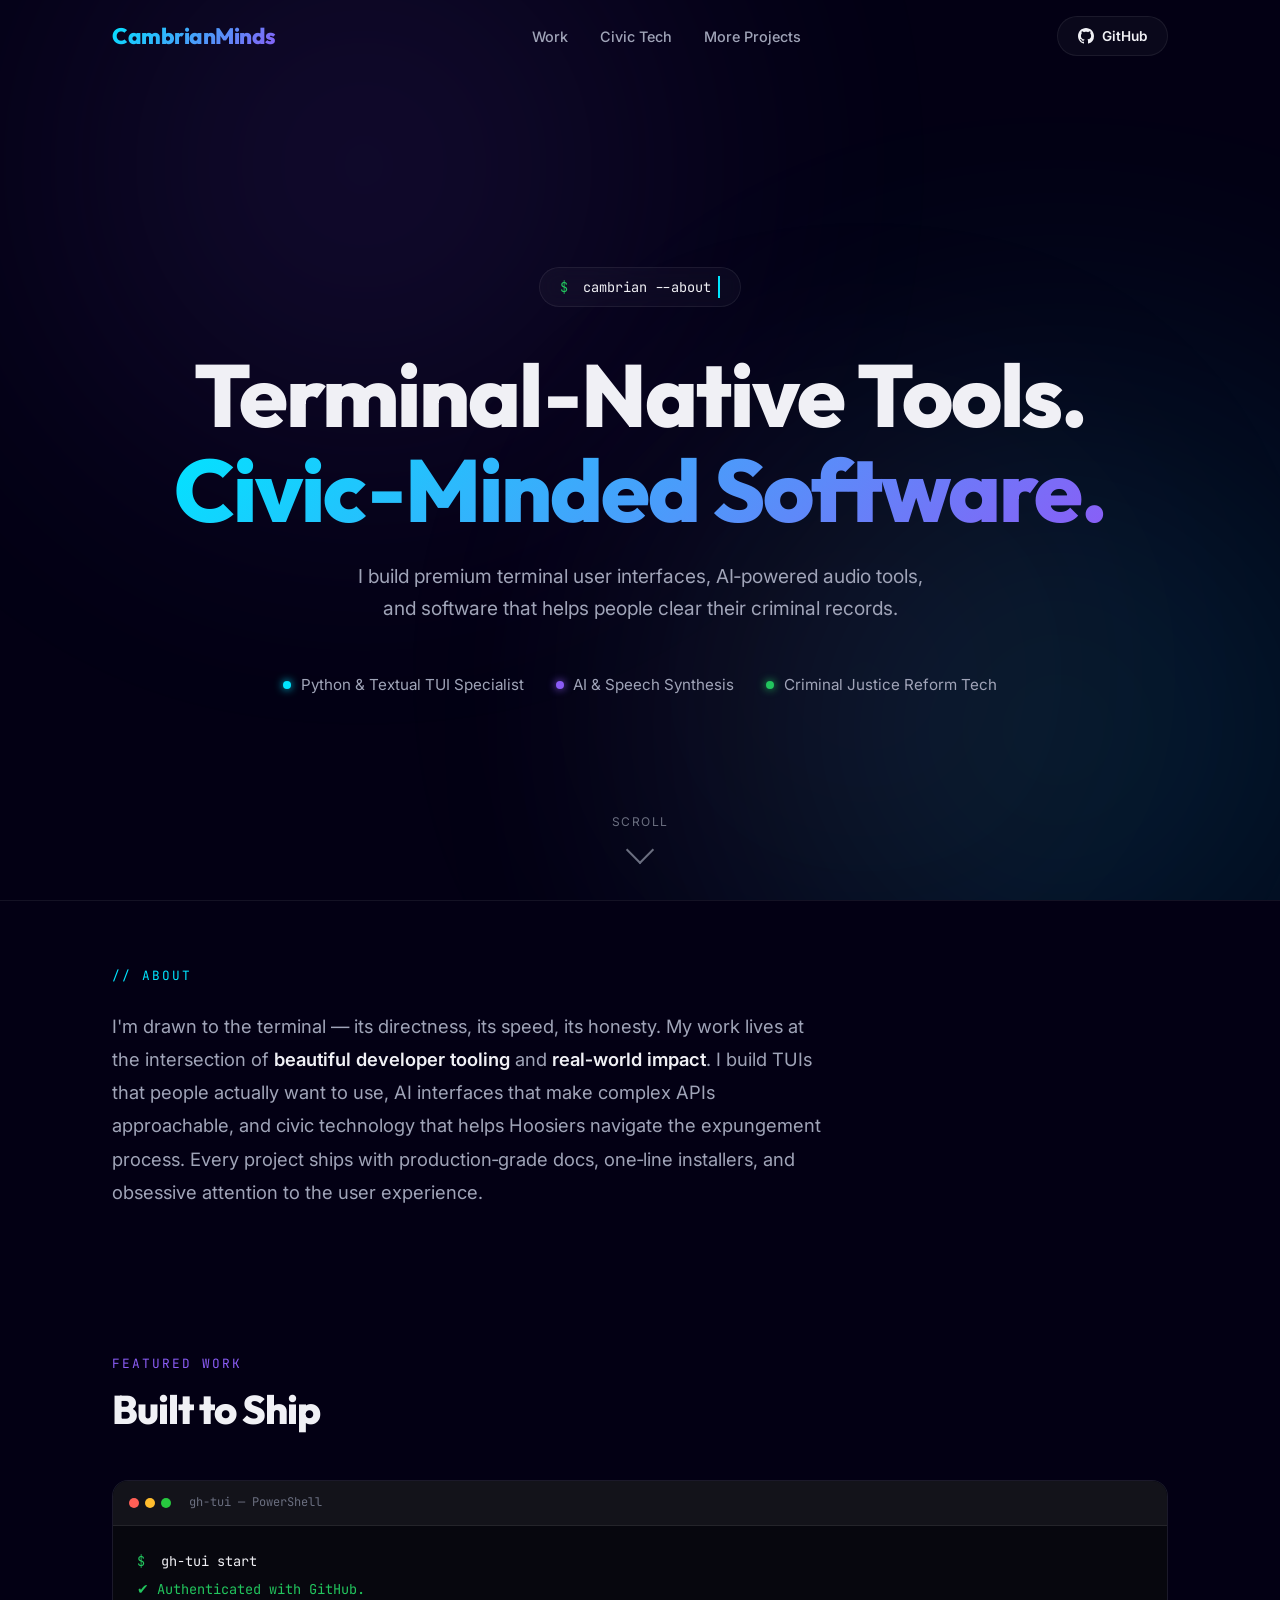
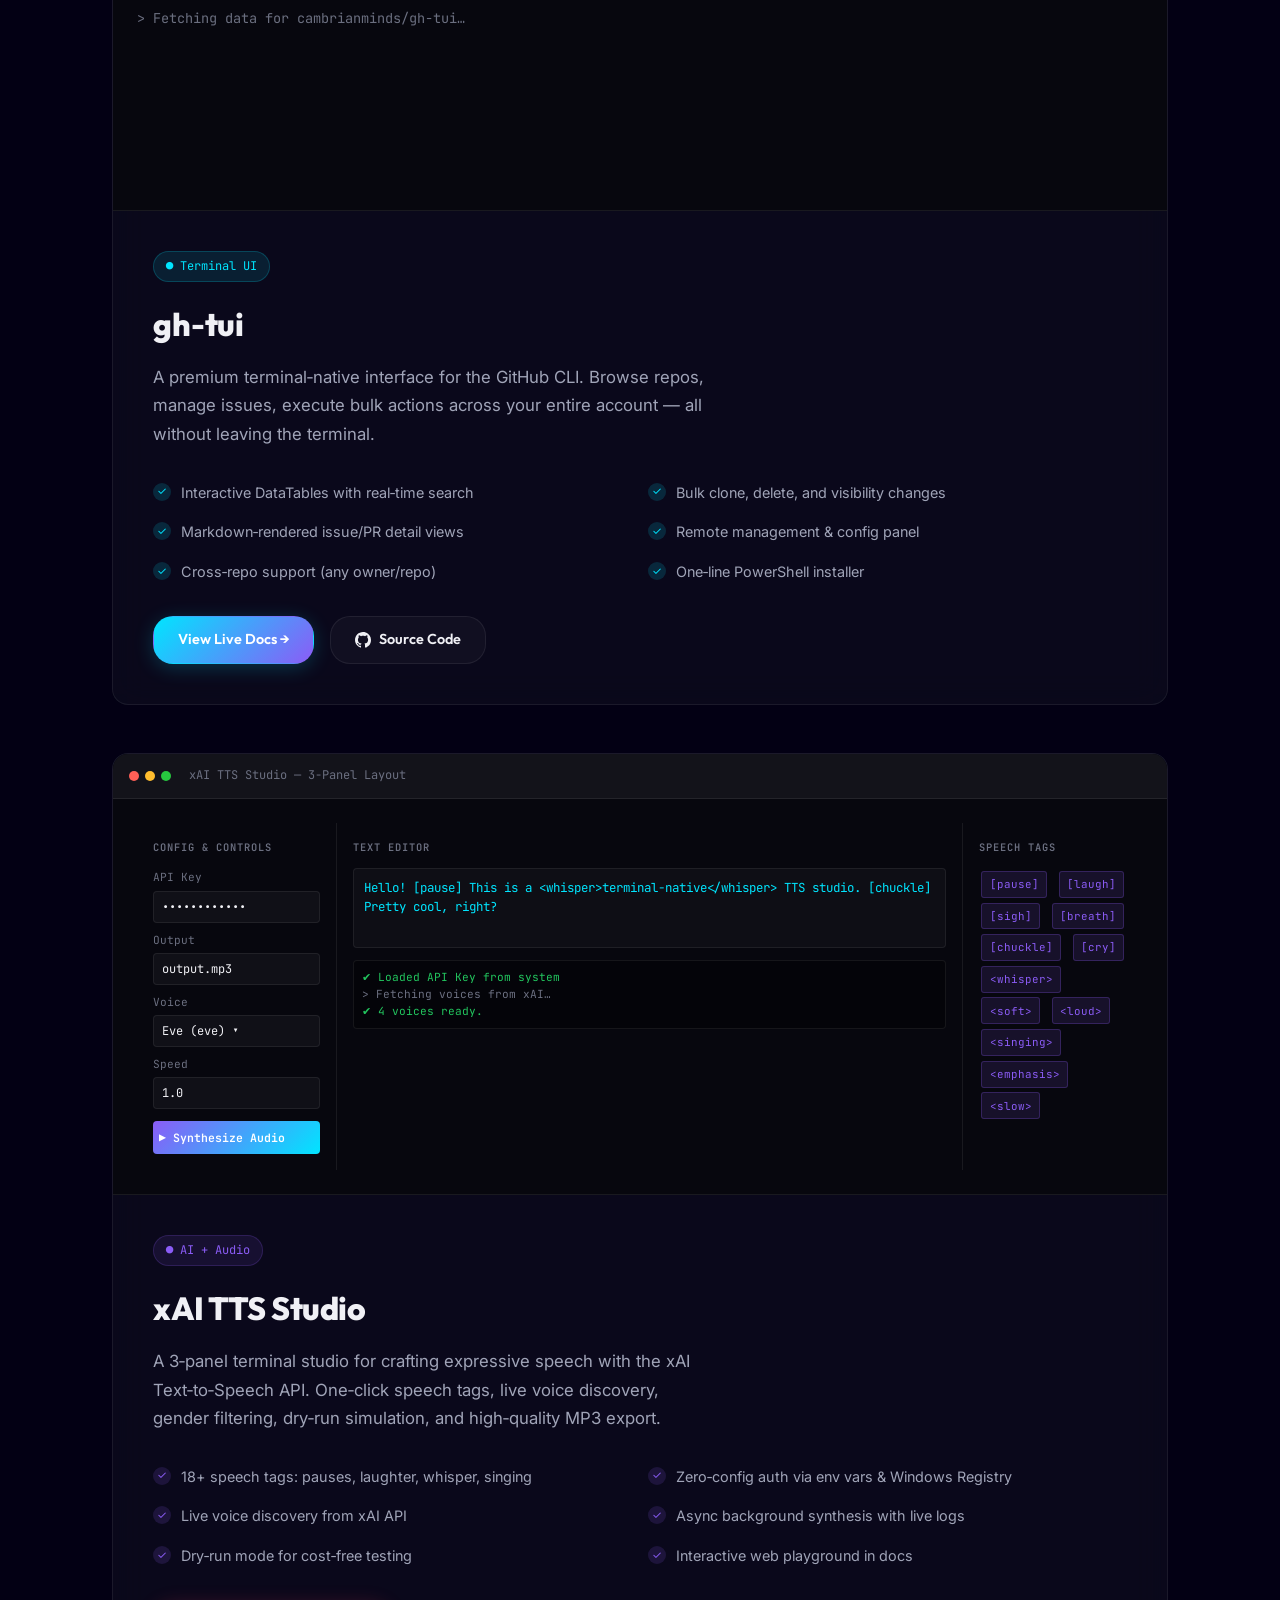
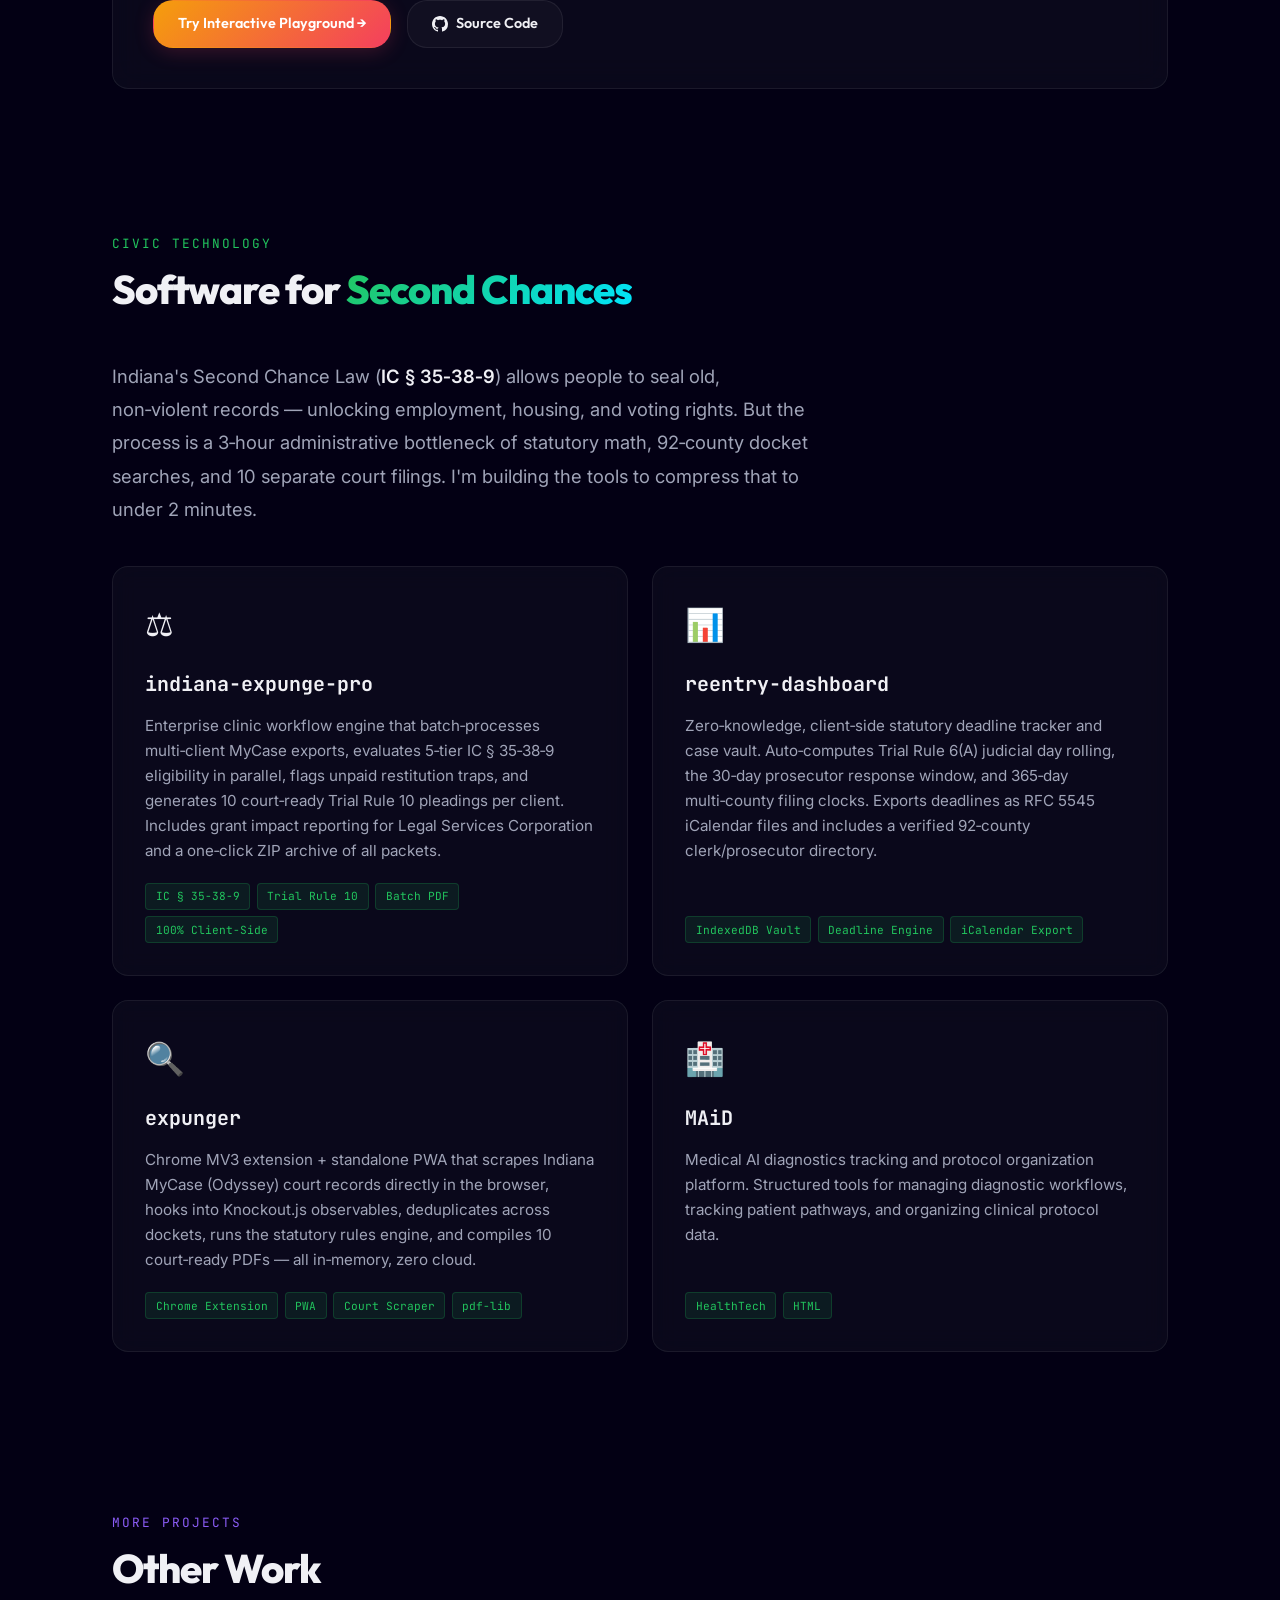
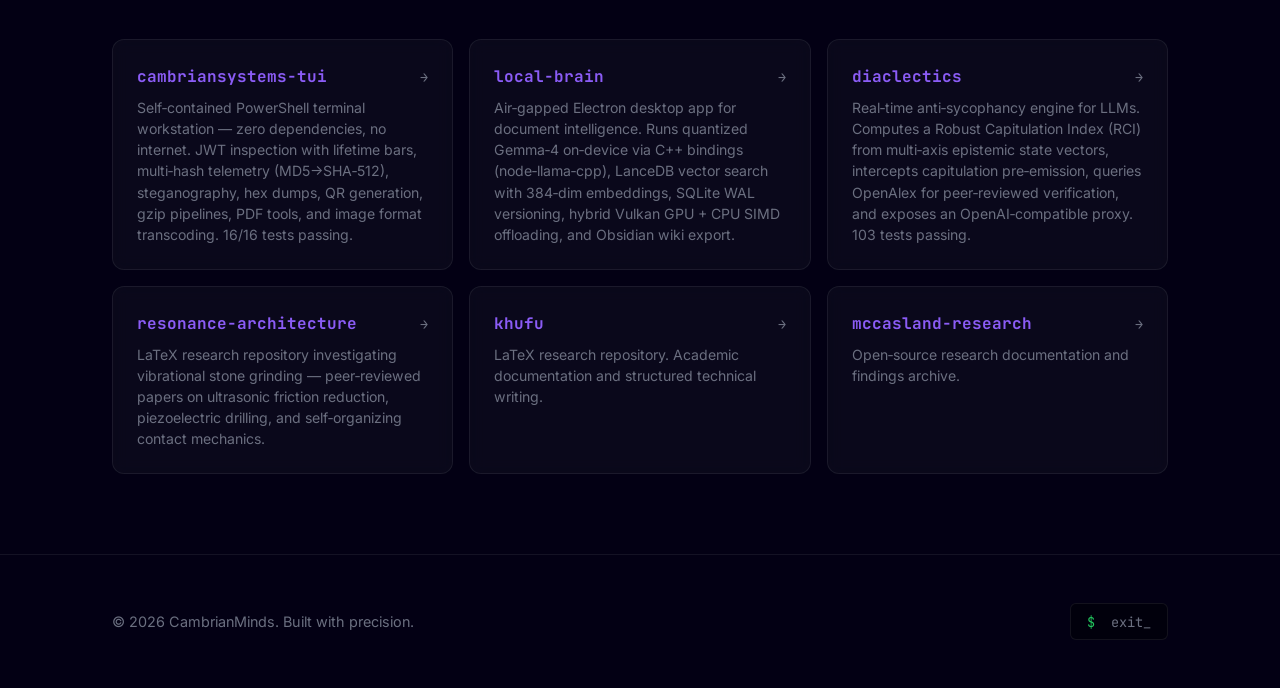
==== index.html @ cf9ff0b0 "refactor: update portfolio branding, typography, and layout" ====
<!DOCTYPE html>
<html lang="en">
<head>
  <meta charset="UTF-8">
  <meta name="viewport" content="width=device-width, initial-scale=1.0">
  <title>CambrianMinds — Terminal-Native Tools & Civic Software</title>
  <meta name="description" content="CambrianMinds builds premium terminal user interfaces, AI-powered audio tools, and civic technology for criminal justice reform. Explore gh-tui, xAI TTS Studio, and more.">

  <!-- Fonts -->
  <link rel="preconnect" href="https://fonts.googleapis.com">
  <link rel="preconnect" href="https://fonts.gstatic.com" crossorigin>
  <link href="https://fonts.googleapis.com/css2?family=Inter:wght@400;500;600;700&family=JetBrains+Mono:wght@400;600;700&family=Outfit:wght@600;700;800&display=swap" rel="stylesheet">

  <link rel="stylesheet" href="style.css">
</head>
<body>

  <!-- Ambient Background -->
  <div class="ambient-bg" aria-hidden="true">
    <div class="glow-orb orb-1"></div>
    <div class="glow-orb orb-2"></div>
    <div class="glow-orb orb-3"></div>
  </div>

  <!-- ============================================================
       NAVBAR
       ============================================================ -->
  <nav class="navbar" id="navbar">
    <div class="nav-inner">
      <a href="#" class="nav-brand">CambrianMinds</a>
      <ul class="nav-links">
        <li><a href="#work">Work</a></li>
        <li><a href="#civic">Civic Tech</a></li>
        <li><a href="#other">More Projects</a></li>
      </ul>
      <a href="https://github.com/CambrianMinds" class="btn-nav" target="_blank" rel="noopener noreferrer">
        <svg viewBox="0 0 16 16" fill="currentColor" aria-hidden="true">
          <path d="M8 0C3.58 0 0 3.58 0 8c0 3.54 2.29 6.53 5.47 7.59.4.07.55-.17.55-.38 0-.19-.01-.82-.01-1.49-2.01.37-2.53-.49-2.69-.94-.09-.23-.48-.94-.82-1.13-.28-.15-.68-.52-.01-.53.63-.01 1.08.58 1.23.82.72 1.21 1.87.87 2.33.66.07-.52.28-.87.51-1.07-1.78-.2-3.64-.89-3.64-3.95 0-.87.31-1.59.82-2.15-.08-.2-.36-1.02.08-2.12 0 0 .67-.21 2.2.82.64-.18 1.32-.27 2-.27.68 0 1.36.09 2 .27 1.53-1.04 2.2-.82 2.2-.82.44 1.1.16 1.92.08 2.12.51.56.82 1.27.82 2.15 0 3.07-1.87 3.75-3.65 3.95.29.25.54.73.54 1.48 0 1.07-.01 1.93-.01 2.2 0 .21.15.46.55.38A8.013 8.013 0 0016 8c0-4.42-3.58-8-8-8z"/>
        </svg>
        GitHub
      </a>
    </div>
  </nav>


  <!-- ============================================================
       HERO
       ============================================================ -->
  <section class="hero">
    <div class="hero-terminal">
      <span class="prompt">$</span>
      <span class="typing">cambrian --about</span>
    </div>

    <h1 class="hero-title">
      Terminal‑Native Tools.<br>
      <span class="gradient-text">Civic‑Minded Software.</span>
    </h1>

    <p class="hero-subtitle">
      I build premium terminal user interfaces, AI‑powered audio tools, and software that helps people clear their criminal records.
    </p>

    <div class="hero-identity">
      <div class="identity-item">
        <div class="identity-dot cyan"></div>
        Python &amp; Textual TUI Specialist
      </div>
      <div class="identity-item">
        <div class="identity-dot purple"></div>
        AI &amp; Speech Synthesis
      </div>
      <div class="identity-item">
        <div class="identity-dot green"></div>
        Criminal Justice Reform Tech
      </div>
    </div>

    <div class="hero-scroll-cue" aria-hidden="true">
      <span>Scroll</span>
      <div class="scroll-arrow"></div>
    </div>
  </section>


  <!-- ============================================================
       ABOUT
       ============================================================ -->
  <section class="about-section">
    <div class="container reveal">
      <div class="about-content">
        <div class="about-label">// about</div>
        <p class="about-text">
          I'm drawn to the terminal — its directness, its speed, its honesty. My work lives at the intersection of <strong>beautiful developer tooling</strong> and <strong>real‑world impact</strong>. I build TUIs that people actually want to use, AI interfaces that make complex APIs approachable, and civic technology that helps Hoosiers navigate the expungement process. Every project ships with production‑grade docs, one‑line installers, and obsessive attention to the user experience.
        </p>
      </div>
    </div>
  </section>


  <!-- ============================================================
       SHOWCASE: gh-tui
       ============================================================ -->
  <section class="showcase section" id="work">
    <div class="container">
      <div class="section-header reveal">
        <div class="section-label">Featured Work</div>
        <h2 class="section-title">Built to Ship</h2>
      </div>

      <!-- gh-tui -->
      <div class="showcase-card reveal" style="margin-bottom: 3rem;">
        <div class="terminal-mockup">
          <div class="terminal-bar">
            <div class="terminal-dot red"></div>
            <div class="terminal-dot yellow"></div>
            <div class="terminal-dot green"></div>
            <span class="terminal-title">gh-tui — PowerShell</span>
          </div>
          <div class="terminal-body" id="gh-tui-terminal">
            <div class="line prompt-line">
              <span class="dollar">$</span>
              <span class="cmd" data-typewriter="gh-tui start"></span>
            </div>
            <div class="line success terminal-delayed" data-delay="2000">✔ Authenticated with GitHub.</div>
            <div class="line info terminal-delayed" data-delay="2800">&gt; Fetching data for cambrianminds/gh-tui…</div>
            <div class="dashboard-art terminal-delayed" data-delay="3600">┌───────────────────────────────────────────────────┐
│  [Dashboard]  [Issues]  [Pull Requests]  [Remotes] │
├───────────────────────────────────────────────────┤
│  ★ gh-tui                     MIT License          │
│  A premium TUI wrapper for the GitHub CLI          │
│                                                    │
│  Issues: 3 open  ·  PRs: 1 open  ·  Forks: 2      │
└───────────────────────────────────────────────────┘</div>
          </div>
        </div>

        <div class="showcase-content">
          <span class="showcase-badge tui">● Terminal UI</span>
          <h3 class="showcase-name">gh‑tui</h3>
          <p class="showcase-desc">
            A premium terminal‑native interface for the GitHub CLI. Browse repos, manage issues, execute bulk actions across your entire account — all without leaving the terminal.
          </p>

          <div class="showcase-features">
            <div class="feature-item">
              <span class="feature-check cyan">✓</span>
              Interactive DataTables with real‑time search
            </div>
            <div class="feature-item">
              <span class="feature-check cyan">✓</span>
              Bulk clone, delete, and visibility changes
            </div>
            <div class="feature-item">
              <span class="feature-check cyan">✓</span>
              Markdown‑rendered issue/PR detail views
            </div>
            <div class="feature-item">
              <span class="feature-check cyan">✓</span>
              Remote management &amp; config panel
            </div>
            <div class="feature-item">
              <span class="feature-check cyan">✓</span>
              Cross‑repo support (any owner/repo)
            </div>
            <div class="feature-item">
              <span class="feature-check cyan">✓</span>
              One‑line PowerShell installer
            </div>
          </div>

          <div class="showcase-actions">
            <a href="https://cambrianminds.github.io/gh-tui/" class="btn-showcase primary" target="_blank" rel="noopener noreferrer">
              View Live Docs →
            </a>
            <a href="https://github.com/CambrianMinds/gh-tui" class="btn-showcase outline" target="_blank" rel="noopener noreferrer">
              <svg viewBox="0 0 16 16" fill="currentColor" aria-hidden="true"><path d="M8 0C3.58 0 0 3.58 0 8c0 3.54 2.29 6.53 5.47 7.59.4.07.55-.17.55-.38 0-.19-.01-.82-.01-1.49-2.01.37-2.53-.49-2.69-.94-.09-.23-.48-.94-.82-1.13-.28-.15-.68-.52-.01-.53.63-.01 1.08.58 1.23.82.72 1.21 1.87.87 2.33.66.07-.52.28-.87.51-1.07-1.78-.2-3.64-.89-3.64-3.95 0-.87.31-1.59.82-2.15-.08-.2-.36-1.02.08-2.12 0 0 .67-.21 2.2.82.64-.18 1.32-.27 2-.27.68 0 1.36.09 2 .27 1.53-1.04 2.2-.82 2.2-.82.44 1.1.16 1.92.08 2.12.51.56.82 1.27.82 2.15 0 3.07-1.87 3.75-3.65 3.95.29.25.54.73.54 1.48 0 1.07-.01 1.93-.01 2.2 0 .21.15.46.55.38A8.013 8.013 0 0016 8c0-4.42-3.58-8-8-8z"/></svg>
              Source Code
            </a>
          </div>
        </div>
      </div>


      <!-- xai-tts -->
      <div class="showcase-card reveal">
        <div class="terminal-mockup">
          <div class="terminal-bar">
            <div class="terminal-dot red"></div>
            <div class="terminal-dot yellow"></div>
            <div class="terminal-dot green"></div>
            <span class="terminal-title">xAI TTS Studio — 3‑Panel Layout</span>
          </div>
          <div class="terminal-body">
            <div class="tts-mockup-layout">
              <!-- Left Panel: Config -->
              <div class="tts-panel">
                <div class="tts-panel-label">Config &amp; Controls</div>
                <div class="tts-field">
                  <div class="tts-field-label">API Key</div>
                  <div class="tts-field-input">••••••••••••</div>
                </div>
                <div class="tts-field">
                  <div class="tts-field-label">Output</div>
                  <div class="tts-field-input">output.mp3</div>
                </div>
                <div class="tts-field">
                  <div class="tts-field-label">Voice</div>
                  <div class="tts-field-input">Eve (eve) ▾</div>
                </div>
                <div class="tts-field">
                  <div class="tts-field-label">Speed</div>
                  <div class="tts-field-input">1.0</div>
                </div>
                <div class="tts-btn">▶ Synthesize Audio</div>
              </div>

              <!-- Center Panel: Editor -->
              <div class="tts-panel">
                <div class="tts-panel-label">Text Editor</div>
                <div class="tts-textarea" aria-label="TTS text preview">Hello! [pause] This is a &lt;whisper&gt;terminal‑native&lt;/whisper&gt; TTS studio. [chuckle] Pretty cool, right?</div>
                <div class="tts-log">
                  <div class="log-success">✔ Loaded API Key from system</div>
                  <div class="log-info">&gt; Fetching voices from xAI…</div>
                  <div class="log-success">✔ 4 voices ready.</div>
                </div>
              </div>

              <!-- Right Panel: Tags -->
              <div class="tts-panel">
                <div class="tts-panel-label">Speech Tags</div>
                <span class="tts-tag-btn">[pause]</span>
                <span class="tts-tag-btn">[laugh]</span>
                <span class="tts-tag-btn">[sigh]</span>
                <span class="tts-tag-btn">[breath]</span>
                <span class="tts-tag-btn">[chuckle]</span>
                <span class="tts-tag-btn">[cry]</span>
                <span class="tts-tag-btn">&lt;whisper&gt;</span>
                <span class="tts-tag-btn">&lt;soft&gt;</span>
                <span class="tts-tag-btn">&lt;loud&gt;</span>
                <span class="tts-tag-btn">&lt;singing&gt;</span>
                <span class="tts-tag-btn">&lt;emphasis&gt;</span>
                <span class="tts-tag-btn">&lt;slow&gt;</span>
              </div>
            </div>
          </div>
        </div>

        <div class="showcase-content">
          <span class="showcase-badge ai">● AI + Audio</span>
          <h3 class="showcase-name">xAI TTS Studio</h3>
          <p class="showcase-desc">
            A 3‑panel terminal studio for crafting expressive speech with the xAI Text‑to‑Speech API. One‑click speech tags, live voice discovery, gender filtering, dry‑run simulation, and high‑quality MP3 export.
          </p>

          <div class="showcase-features">
            <div class="feature-item">
              <span class="feature-check purple">✓</span>
              18+ speech tags: pauses, laughter, whisper, singing
            </div>
            <div class="feature-item">
              <span class="feature-check purple">✓</span>
              Zero‑config auth via env vars &amp; Windows Registry
            </div>
            <div class="feature-item">
              <span class="feature-check purple">✓</span>
              Live voice discovery from xAI API
            </div>
            <div class="feature-item">
              <span class="feature-check purple">✓</span>
              Async background synthesis with live logs
            </div>
            <div class="feature-item">
              <span class="feature-check purple">✓</span>
              Dry‑run mode for cost‑free testing
            </div>
            <div class="feature-item">
              <span class="feature-check purple">✓</span>
              Interactive web playground in docs
            </div>
          </div>

          <div class="showcase-actions">
            <a href="https://cambrianminds.github.io/xai-tts/" class="btn-showcase primary warm" target="_blank" rel="noopener noreferrer">
              Try Interactive Playground →
            </a>
            <a href="https://github.com/CambrianMinds/xai-tts" class="btn-showcase outline" target="_blank" rel="noopener noreferrer">
              <svg viewBox="0 0 16 16" fill="currentColor" aria-hidden="true"><path d="M8 0C3.58 0 0 3.58 0 8c0 3.54 2.29 6.53 5.47 7.59.4.07.55-.17.55-.38 0-.19-.01-.82-.01-1.49-2.01.37-2.53-.49-2.69-.94-.09-.23-.48-.94-.82-1.13-.28-.15-.68-.52-.01-.53.63-.01 1.08.58 1.23.82.72 1.21 1.87.87 2.33.66.07-.52.28-.87.51-1.07-1.78-.2-3.64-.89-3.64-3.95 0-.87.31-1.59.82-2.15-.08-.2-.36-1.02.08-2.12 0 0 .67-.21 2.2.82.64-.18 1.32-.27 2-.27.68 0 1.36.09 2 .27 1.53-1.04 2.2-.82 2.2-.82.44 1.1.16 1.92.08 2.12.51.56.82 1.27.82 2.15 0 3.07-1.87 3.75-3.65 3.95.29.25.54.73.54 1.48 0 1.07-.01 1.93-.01 2.2 0 .21.15.46.55.38A8.013 8.013 0 0016 8c0-4.42-3.58-8-8-8z"/></svg>
              Source Code
            </a>
          </div>
        </div>
      </div>
    </div>
  </section>


  <!-- ============================================================
       CIVIC TECH
       ============================================================ -->
  <section class="section" id="civic">
    <div class="container">
      <div class="section-header reveal">
        <div class="section-label" style="color: var(--accent-green);">Civic Technology</div>
        <h2 class="section-title">Software for <span class="gradient-civic">Second Chances</span></h2>
      </div>

      <p class="about-text reveal" style="max-width: 700px; margin-bottom: 2.5rem;">
        Indiana's Second Chance Law (<strong>IC § 35‑38‑9</strong>) allows people to seal old, non‑violent records — unlocking employment, housing, and voting rights. But the process is a 3‑hour administrative bottleneck of statutory math, 92‑county docket searches, and 10 separate court filings. I'm building the tools to compress that to under 2 minutes.
      </p>

      <div class="civic-grid">
        <a href="https://cambrianminds.github.io/indiana-expunge-pro/" target="_blank" rel="noopener noreferrer" class="civic-card reveal">
          <div class="civic-icon">⚖️</div>
          <h3>indiana-expunge-pro</h3>
          <p>Enterprise clinic workflow engine that batch‑processes multi‑client MyCase exports, evaluates 5‑tier IC § 35‑38‑9 eligibility in parallel, flags unpaid restitution traps, and generates 10 court‑ready Trial Rule 10 pleadings per client. Includes grant impact reporting for Legal Services Corporation and a one‑click ZIP archive of all packets.</p>
          <div class="civic-tags">
            <span class="civic-tag">IC § 35‑38‑9</span>
            <span class="civic-tag">Trial Rule 10</span>
            <span class="civic-tag">Batch PDF</span>
            <span class="civic-tag">100% Client‑Side</span>
          </div>
        </a>

        <a href="https://github.com/CambrianMinds/reentry-dashboard" target="_blank" rel="noopener noreferrer" class="civic-card reveal">
          <div class="civic-icon">📊</div>
          <h3>reentry-dashboard</h3>
          <p>Zero‑knowledge, client‑side statutory deadline tracker and case vault. Auto‑computes Trial Rule 6(A) judicial day rolling, the 30‑day prosecutor response window, and 365‑day multi‑county filing clocks. Exports deadlines as RFC 5545 iCalendar files and includes a verified 92‑county clerk/prosecutor directory.</p>
          <div class="civic-tags">
            <span class="civic-tag">IndexedDB Vault</span>
            <span class="civic-tag">Deadline Engine</span>
            <span class="civic-tag">iCalendar Export</span>
          </div>
        </a>

        <a href="https://cambrianminds.github.io/expunger/" target="_blank" rel="noopener noreferrer" class="civic-card reveal">
          <div class="civic-icon">🔍</div>
          <h3>expunger</h3>
          <p>Chrome MV3 extension + standalone PWA that scrapes Indiana MyCase (Odyssey) court records directly in the browser, hooks into Knockout.js observables, deduplicates across dockets, runs the statutory rules engine, and compiles 10 court‑ready PDFs — all in‑memory, zero cloud.</p>
          <div class="civic-tags">
            <span class="civic-tag">Chrome Extension</span>
            <span class="civic-tag">PWA</span>
            <span class="civic-tag">Court Scraper</span>
            <span class="civic-tag">pdf‑lib</span>
          </div>
        </a>

        <a href="https://github.com/CambrianMinds/MAiD" target="_blank" rel="noopener noreferrer" class="civic-card reveal">
          <div class="civic-icon">🏥</div>
          <h3>MAiD</h3>
          <p>Medical AI diagnostics tracking and protocol organization platform. Structured tools for managing diagnostic workflows, tracking patient pathways, and organizing clinical protocol data.</p>
          <div class="civic-tags">
            <span class="civic-tag">HealthTech</span>
            <span class="civic-tag">HTML</span>
          </div>
        </a>
      </div>
    </div>
  </section>


  <!-- ============================================================
       OTHER WORK
       ============================================================ -->
  <section class="section" id="other">
    <div class="container">
      <div class="section-header reveal">
        <div class="section-label">More Projects</div>
        <h2 class="section-title">Other Work</h2>
      </div>

      <div class="other-grid">
        <a href="https://github.com/CambrianMinds/base64-tui" target="_blank" rel="noopener noreferrer" class="mini-card reveal">
          <div class="mini-card-name">cambriansystems‑tui <span class="arrow">→</span></div>
          <div class="mini-card-desc">Self‑contained PowerShell terminal workstation — zero dependencies, no internet. JWT inspection with lifetime bars, multi‑hash telemetry (MD5→SHA‑512), steganography, hex dumps, QR generation, gzip pipelines, PDF tools, and image format transcoding. 16/16 tests passing.</div>
        </a>

        <a href="https://cambrianminds.github.io/local-brain/" target="_blank" rel="noopener noreferrer" class="mini-card reveal">
          <div class="mini-card-name">local-brain <span class="arrow">→</span></div>
          <div class="mini-card-desc">Air‑gapped Electron desktop app for document intelligence. Runs quantized Gemma‑4 on‑device via C++ bindings (node‑llama‑cpp), LanceDB vector search with 384‑dim embeddings, SQLite WAL versioning, hybrid Vulkan GPU + CPU SIMD offloading, and Obsidian wiki export.</div>
        </a>

        <a href="https://cambrianminds.github.io/diaclectics/" target="_blank" rel="noopener noreferrer" class="mini-card reveal">
          <div class="mini-card-name">diaclectics <span class="arrow">→</span></div>
          <div class="mini-card-desc">Real‑time anti‑sycophancy engine for LLMs. Computes a Robust Capitulation Index (RCI) from multi‑axis epistemic state vectors, intercepts capitulation pre‑emission, queries OpenAlex for peer‑reviewed verification, and exposes an OpenAI‑compatible proxy. 103 tests passing.</div>
        </a>

        <a href="https://github.com/CambrianMinds/resonance-architecture" target="_blank" rel="noopener noreferrer" class="mini-card reveal">
          <div class="mini-card-name">resonance-architecture <span class="arrow">→</span></div>
          <div class="mini-card-desc">LaTeX research repository investigating vibrational stone grinding — peer‑reviewed papers on ultrasonic friction reduction, piezoelectric drilling, and self‑organizing contact mechanics.</div>
        </a>

        <a href="https://github.com/CambrianMinds/khufu" target="_blank" rel="noopener noreferrer" class="mini-card reveal">
          <div class="mini-card-name">khufu <span class="arrow">→</span></div>
          <div class="mini-card-desc">LaTeX research repository. Academic documentation and structured technical writing.</div>
        </a>

        <a href="https://github.com/CambrianMinds/mccasland-research" target="_blank" rel="noopener noreferrer" class="mini-card reveal">
          <div class="mini-card-name">mccasland-research <span class="arrow">→</span></div>
          <div class="mini-card-desc">Open‑source research documentation and findings archive.</div>
        </a>
      </div>
    </div>
  </section>


  <!-- ============================================================
       FOOTER
       ============================================================ -->
  <footer>
    <div class="container">
      <div class="footer-inner">
        <p class="footer-text">&copy; 2026 CambrianMinds. Built with precision.</p>
        <div class="footer-terminal">
          <span class="prompt">$</span> exit<span class="blink">_</span>
        </div>
      </div>
    </div>
  </footer>

  <script src="script.js"></script>
</body>
</html>
---- style.css ----
/* ============================================================
   CambrianMinds Portfolio — Design System
   ============================================================ */

:root {
  --bg-deep: #030014;
  --bg-surface: rgba(12, 12, 24, 0.6);
  --glass-bg: rgba(255, 255, 255, 0.03);
  --glass-border: rgba(255, 255, 255, 0.07);
  --glass-hover: rgba(255, 255, 255, 0.06);

  --text-primary: #f0f0f5;
  --text-secondary: #a0a4b8;
  --text-muted: #6b6f80;

  --accent-cyan: #00e5ff;
  --accent-purple: #8b5cf6;
  --accent-violet: #a855f7;
  --accent-green: #22c55e;
  --accent-amber: #f59e0b;
  --accent-rose: #f43f5e;

  --gradient-primary: linear-gradient(135deg, var(--accent-cyan), var(--accent-purple));
  --gradient-warm: linear-gradient(135deg, var(--accent-amber), var(--accent-rose));
  --gradient-civic: linear-gradient(135deg, var(--accent-green), var(--accent-cyan));

  --font-sans: 'Inter', system-ui, -apple-system, sans-serif;
  --font-mono: 'JetBrains Mono', 'Fira Code', monospace;
  --font-display: 'Outfit', 'Inter', sans-serif;

  --ease-out: cubic-bezier(0.16, 1, 0.3, 1);
  --ease-spring: cubic-bezier(0.34, 1.56, 0.64, 1);

  --radius-sm: 6px;
  --radius-md: 12px;
  --radius-lg: 16px;
  --radius-xl: 20px;
}

/* ---- Reset ---- */
*, *::before, *::after {
  box-sizing: border-box;
  margin: 0;
  padding: 0;
}

html {
  scroll-behavior: smooth;
}

body {
  background-color: var(--bg-deep);
  color: var(--text-primary);
  font-family: var(--font-sans);
  line-height: 1.65;
  overflow-x: hidden;
  -webkit-font-smoothing: antialiased;
  -moz-osx-font-smoothing: grayscale;
}

a {
  color: inherit;
  text-decoration: none;
}

img {
  max-width: 100%;
  display: block;
}

code {
  font-family: var(--font-mono);
  font-size: 0.88em;
  background: rgba(255, 255, 255, 0.06);
  padding: 0.15em 0.4em;
  border-radius: 4px;
  color: var(--accent-cyan);
}

/* ---- Ambient Background ---- */
.ambient-bg {
  position: fixed;
  inset: 0;
  z-index: -1;
  overflow: hidden;
  pointer-events: none;
}

.glow-orb {
  position: absolute;
  border-radius: 50%;
  filter: blur(140px);
  opacity: 0.12;
  animation: orb-drift 25s infinite alternate ease-in-out;
  will-change: transform;
}

.orb-1 {
  width: 600px;
  height: 600px;
  background: var(--accent-purple);
  top: -15%;
  left: 5%;
}

.orb-2 {
  width: 700px;
  height: 700px;
  background: var(--accent-cyan);
  bottom: -20%;
  right: -10%;
  animation-delay: -8s;
}

.orb-3 {
  width: 450px;
  height: 450px;
  background: var(--accent-rose);
  top: 50%;
  left: 50%;
  animation-delay: -15s;
  opacity: 0.08;
}

@keyframes orb-drift {
  0% { transform: translate(0, 0) scale(1); }
  100% { transform: translate(60px, 40px) scale(1.15); }
}

/* ---- Layout ---- */
.container {
  max-width: 1120px;
  margin: 0 auto;
  padding: 0 2rem;
}

.section {
  padding: 5rem 0;
}

/* ---- Scroll-Driven Reveal Animations (Progressive Enhancement) ---- */
@keyframes reveal-up {
  from {
    opacity: 0;
    transform: translateY(40px);
  }
}

@keyframes reveal-fade {
  from {
    opacity: 0;
  }
}

@media (prefers-reduced-motion: no-preference) {
  @supports ((animation-timeline: view()) and (animation-range: entry)) {
    .reveal {
      animation: reveal-up auto var(--ease-out) backwards;
      animation-timeline: view();
      animation-range: entry 0% entry 35%;
    }

    .reveal-fade {
      animation: reveal-fade auto var(--ease-out) backwards;
      animation-timeline: view();
      animation-range: entry 0% entry 30%;
    }
  }

  /* IntersectionObserver fallback — JS adds .is-visible */
  @supports not ((animation-timeline: view()) and (animation-range: entry)) {
    .reveal {
      opacity: 0;
      transform: translateY(40px);
      transition: opacity 0.7s var(--ease-out), transform 0.7s var(--ease-out);
    }

    .reveal.is-visible {
      opacity: 1;
      transform: translateY(0);
    }

    .reveal-fade {
      opacity: 0;
      transition: opacity 0.7s var(--ease-out);
    }

    .reveal-fade.is-visible {
      opacity: 1;
    }
  }
}


/* ============================================================
   NAVBAR
   ============================================================ */
.navbar {
  position: fixed;
  top: 0;
  left: 0;
  right: 0;
  z-index: 100;
  padding: 1rem 0;
  transition: background 0.3s ease, backdrop-filter 0.3s ease, -webkit-backdrop-filter 0.3s ease;
}

.navbar.is-scrolled {
  background: rgba(3, 0, 20, 0.85);
  -webkit-backdrop-filter: blur(20px);
  backdrop-filter: blur(20px);
  border-bottom: 1px solid var(--glass-border);
}

.nav-inner {
  max-width: 1120px;
  margin: 0 auto;
  padding: 0 2rem;
  display: flex;
  justify-content: space-between;
  align-items: center;
}

.nav-brand {
  font-family: var(--font-display);
  font-weight: 800;
  font-size: 1.4rem;
  background: var(--gradient-primary);
  -webkit-background-clip: text;
  background-clip: text;
  -webkit-text-fill-color: transparent;
  letter-spacing: -0.5px;
}

.nav-links {
  display: flex;
  gap: 2rem;
  align-items: center;
  list-style: none;
}

.nav-links a {
  font-size: 0.9rem;
  font-weight: 500;
  color: var(--text-secondary);
  transition: color 0.2s ease;
  position: relative;
}

.nav-links a:hover {
  color: var(--text-primary);
}

.nav-links a::after {
  content: '';
  position: absolute;
  bottom: -4px;
  left: 0;
  width: 0;
  height: 2px;
  background: var(--accent-cyan);
  transition: width 0.25s var(--ease-out);
}

.nav-links a:hover::after {
  width: 100%;
}

.btn-nav {
  display: inline-flex;
  align-items: center;
  gap: 0.5rem;
  padding: 0.5rem 1.25rem;
  border: 1px solid var(--glass-border);
  border-radius: var(--radius-xl);
  font-size: 0.85rem;
  font-weight: 600;
  color: var(--text-primary);
  background: var(--glass-bg);
  transition: all 0.25s ease;
}

.btn-nav:hover {
  background: rgba(255, 255, 255, 0.08);
  border-color: rgba(255, 255, 255, 0.15);
  transform: translateY(-1px);
}

.btn-nav svg {
  width: 16px;
  height: 16px;
}


/* ============================================================
   HERO
   ============================================================ */
.hero {
  min-height: 100vh;
  display: flex;
  flex-direction: column;
  justify-content: center;
  align-items: center;
  text-align: center;
  padding: 8rem 2rem 4rem;
  position: relative;
}

.hero-terminal {
  display: inline-flex;
  align-items: center;
  gap: 0.5rem;
  font-family: var(--font-mono);
  font-size: 0.85rem;
  color: var(--text-muted);
  background: var(--glass-bg);
  -webkit-backdrop-filter: blur(10px);
  backdrop-filter: blur(10px);
  padding: 0.5rem 1.25rem;
  border-radius: var(--radius-xl);
  border: 1px solid var(--glass-border);
  margin-bottom: 2.5rem;
  animation: fade-in-down 0.8s var(--ease-out) backwards;
}

.hero-terminal .prompt {
  color: var(--accent-green);
}

.hero-terminal .typing {
  color: var(--text-primary);
  overflow: hidden;
  white-space: nowrap;
  border-right: 2px solid var(--accent-cyan);
  animation: type-text 2s steps(18, end) 0.5s backwards, cursor-blink 0.75s step-end infinite;
  width: 18ch;
}

@keyframes type-text {
  from { width: 0; }
  to { width: 18ch; }
}

@keyframes cursor-blink {
  0%, 100% { border-color: var(--accent-cyan); }
  50% { border-color: transparent; }
}

@keyframes fade-in-down {
  from { opacity: 0; transform: translateY(-20px); }
  to { opacity: 1; transform: translateY(0); }
}

.hero-title {
  font-family: var(--font-display);
  font-size: clamp(2.8rem, 7vw, 5.5rem);
  font-weight: 800;
  line-height: 1.08;
  letter-spacing: -2px;
  margin-bottom: 1.5rem;
  animation: fade-in-up 0.9s var(--ease-out) 0.3s backwards;
}

.gradient-text {
  background: var(--gradient-primary);
  -webkit-background-clip: text;
  background-clip: text;
  -webkit-text-fill-color: transparent;
}

.gradient-warm {
  background: var(--gradient-warm);
  -webkit-background-clip: text;
  background-clip: text;
  -webkit-text-fill-color: transparent;
}

.gradient-civic {
  background: var(--gradient-civic);
  -webkit-background-clip: text;
  background-clip: text;
  -webkit-text-fill-color: transparent;
}

.hero-subtitle {
  font-size: 1.2rem;
  color: var(--text-secondary);
  max-width: 600px;
  margin: 0 auto 3rem;
  animation: fade-in-up 0.9s var(--ease-out) 0.5s backwards;
}

@keyframes fade-in-up {
  from { opacity: 0; transform: translateY(24px); }
  to { opacity: 1; transform: translateY(0); }
}

.hero-identity {
  display: flex;
  gap: 2rem;
  justify-content: center;
  flex-wrap: wrap;
  animation: fade-in-up 0.9s var(--ease-out) 0.7s backwards;
}

.identity-item {
  display: flex;
  align-items: center;
  gap: 0.6rem;
  font-size: 0.95rem;
  color: var(--text-secondary);
}

.identity-dot {
  width: 8px;
  height: 8px;
  border-radius: 50%;
  flex-shrink: 0;
}

.identity-dot.cyan { background: var(--accent-cyan); box-shadow: 0 0 8px var(--accent-cyan); }
.identity-dot.purple { background: var(--accent-purple); box-shadow: 0 0 8px var(--accent-purple); }
.identity-dot.green { background: var(--accent-green); box-shadow: 0 0 8px var(--accent-green); }

.hero-scroll-cue {
  position: absolute;
  bottom: 2.5rem;
  display: flex;
  flex-direction: column;
  align-items: center;
  gap: 0.5rem;
  color: var(--text-muted);
  font-size: 0.75rem;
  letter-spacing: 1.5px;
  text-transform: uppercase;
  animation: fade-in-up 0.9s var(--ease-out) 1.2s backwards;
}

.scroll-arrow {
  width: 20px;
  height: 20px;
  border-right: 2px solid var(--text-muted);
  border-bottom: 2px solid var(--text-muted);
  transform: rotate(45deg);
  animation: bounce-down 2s ease-in-out infinite;
}

@keyframes bounce-down {
  0%, 100% { transform: rotate(45deg) translate(0, 0); opacity: 0.5; }
  50% { transform: rotate(45deg) translate(4px, 4px); opacity: 1; }
}


/* ============================================================
   ABOUT SECTION
   ============================================================ */
.about-section {
  padding: 4rem 0 5rem;
  border-top: 1px solid var(--glass-border);
}

.about-content {
  max-width: 720px;
}

.about-label {
  font-family: var(--font-mono);
  font-size: 0.8rem;
  color: var(--accent-cyan);
  text-transform: uppercase;
  letter-spacing: 2px;
  margin-bottom: 1.5rem;
}

.about-text {
  font-size: 1.15rem;
  color: var(--text-secondary);
  line-height: 1.8;
}

.about-text strong {
  color: var(--text-primary);
  font-weight: 600;
}


/* ============================================================
   SECTION HEADERS
   ============================================================ */
.section-header {
  margin-bottom: 3rem;
}

.section-label {
  font-family: var(--font-mono);
  font-size: 0.8rem;
  color: var(--accent-purple);
  text-transform: uppercase;
  letter-spacing: 2px;
  margin-bottom: 0.75rem;
}

.section-title {
  font-family: var(--font-display);
  font-size: 2.5rem;
  font-weight: 800;
  letter-spacing: -1px;
  line-height: 1.15;
}


/* ============================================================
   SHOWCASE CARDS (Deep Project Features)
   ============================================================ */
.showcase {
  padding: 4rem 0;
}

.showcase-card {
  background: var(--glass-bg);
  -webkit-backdrop-filter: blur(16px);
  backdrop-filter: blur(16px);
  border: 1px solid var(--glass-border);
  border-radius: var(--radius-lg);
  overflow: hidden;
  transition: border-color 0.3s ease, box-shadow 0.3s ease;
}

.showcase-card:hover {
  border-color: rgba(255, 255, 255, 0.12);
  box-shadow: 0 20px 60px rgba(0, 0, 0, 0.3);
}

/* Terminal Mockup */
.terminal-mockup {
  background: rgba(8, 8, 14, 0.95);
  border-bottom: 1px solid var(--glass-border);
  overflow: hidden;
}

.terminal-bar {
  display: flex;
  align-items: center;
  gap: 6px;
  padding: 0.75rem 1rem;
  background: rgba(20, 20, 28, 0.9);
  border-bottom: 1px solid var(--glass-border);
}

.terminal-dot {
  width: 10px;
  height: 10px;
  border-radius: 50%;
}

.terminal-dot.red { background: #ff5f56; }
.terminal-dot.yellow { background: #ffbd2e; }
.terminal-dot.green { background: #27c93f; }

.terminal-title {
  margin-left: 0.75rem;
  font-family: var(--font-mono);
  font-size: 0.75rem;
  color: var(--text-muted);
}

.terminal-body {
  padding: 1.5rem;
  font-family: var(--font-mono);
  font-size: 0.85rem;
  line-height: 1.7;
  color: var(--text-secondary);
  min-height: 200px;
}

.terminal-body .line {
  margin-bottom: 0.35rem;
}

.terminal-body .prompt-line {
  color: var(--text-muted);
}

.terminal-body .prompt-line .dollar {
  color: var(--accent-green);
  margin-right: 0.5rem;
}

.terminal-body .prompt-line .cmd {
  color: var(--text-primary);
}

.terminal-body .success {
  color: var(--accent-green);
}

.terminal-body .info {
  color: var(--text-muted);
}

.terminal-body .highlight {
  color: var(--accent-cyan);
}

.terminal-body .purple {
  color: var(--accent-purple);
}

.terminal-body .dashboard-art {
  color: var(--accent-purple);
  white-space: pre;
  display: block;
  margin-top: 0.75rem;
  font-size: 0.8rem;
  line-height: 1.4;
}

/* Showcase Content Area */
.showcase-content {
  padding: 2.5rem;
}

.showcase-badge {
  display: inline-flex;
  align-items: center;
  gap: 0.4rem;
  font-family: var(--font-mono);
  font-size: 0.75rem;
  padding: 0.3rem 0.75rem;
  border-radius: var(--radius-xl);
  margin-bottom: 1rem;
}

.showcase-badge.tui {
  background: rgba(0, 229, 255, 0.1);
  color: var(--accent-cyan);
  border: 1px solid rgba(0, 229, 255, 0.2);
}

.showcase-badge.ai {
  background: rgba(139, 92, 246, 0.1);
  color: var(--accent-purple);
  border: 1px solid rgba(139, 92, 246, 0.2);
}

.showcase-badge.civic {
  background: rgba(34, 197, 94, 0.1);
  color: var(--accent-green);
  border: 1px solid rgba(34, 197, 94, 0.2);
}

.showcase-name {
  font-family: var(--font-display);
  font-size: 2rem;
  font-weight: 800;
  margin-bottom: 0.75rem;
  letter-spacing: -0.5px;
}

.showcase-desc {
  color: var(--text-secondary);
  font-size: 1.05rem;
  margin-bottom: 2rem;
  max-width: 560px;
  line-height: 1.7;
}

.showcase-features {
  display: grid;
  grid-template-columns: repeat(2, 1fr);
  gap: 1rem;
  margin-bottom: 2rem;
}

.feature-item {
  display: flex;
  align-items: flex-start;
  gap: 0.6rem;
  font-size: 0.9rem;
  color: var(--text-secondary);
}

.feature-check {
  flex-shrink: 0;
  width: 18px;
  height: 18px;
  border-radius: 50%;
  display: flex;
  align-items: center;
  justify-content: center;
  font-size: 0.7rem;
  margin-top: 2px;
}

.feature-check.cyan {
  background: rgba(0, 229, 255, 0.15);
  color: var(--accent-cyan);
}

.feature-check.purple {
  background: rgba(139, 92, 246, 0.15);
  color: var(--accent-purple);
}

.feature-check.green {
  background: rgba(34, 197, 94, 0.15);
  color: var(--accent-green);
}

.showcase-actions {
  display: flex;
  gap: 1rem;
  flex-wrap: wrap;
}

.btn-showcase {
  display: inline-flex;
  align-items: center;
  gap: 0.5rem;
  padding: 0.7rem 1.5rem;
  border-radius: var(--radius-xl);
  font-weight: 600;
  font-size: 0.9rem;
  font-family: var(--font-display);
  transition: all 0.3s var(--ease-out);
  border: 1px solid transparent;
}

.btn-showcase.primary {
  background: var(--gradient-primary);
  color: #fff;
  box-shadow: 0 4px 20px rgba(0, 229, 255, 0.2);
}

.btn-showcase.primary:hover {
  transform: translateY(-2px);
  box-shadow: 0 8px 30px rgba(0, 229, 255, 0.35);
}

.btn-showcase.primary.warm {
  background: var(--gradient-warm);
  box-shadow: 0 4px 20px rgba(244, 63, 94, 0.2);
}

.btn-showcase.primary.warm:hover {
  box-shadow: 0 8px 30px rgba(244, 63, 94, 0.35);
}

.btn-showcase.primary.civic {
  background: var(--gradient-civic);
  box-shadow: 0 4px 20px rgba(34, 197, 94, 0.2);
}

.btn-showcase.primary.civic:hover {
  box-shadow: 0 8px 30px rgba(34, 197, 94, 0.35);
}

.btn-showcase.outline {
  background: var(--glass-bg);
  border: 1px solid var(--glass-border);
  color: var(--text-primary);
}

.btn-showcase.outline:hover {
  background: rgba(255, 255, 255, 0.08);
  transform: translateY(-2px);
}

.btn-showcase svg {
  width: 16px;
  height: 16px;
}


/* ============================================================
   CIVIC TECH SECTION
   ============================================================ */
.civic-grid {
  display: grid;
  grid-template-columns: repeat(2, 1fr);
  gap: 1.5rem;
}

.civic-card {
  background: var(--glass-bg);
  -webkit-backdrop-filter: blur(12px);
  backdrop-filter: blur(12px);
  border: 1px solid var(--glass-border);
  border-radius: var(--radius-lg);
  padding: 2rem;
  transition: all 0.3s var(--ease-out);
  display: flex;
  flex-direction: column;
}

.civic-card:hover {
  transform: translateY(-4px);
  border-color: rgba(34, 197, 94, 0.25);
  box-shadow: 0 10px 40px rgba(0, 0, 0, 0.3);
}

.civic-icon {
  font-size: 2rem;
  margin-bottom: 1rem;
}

.civic-card h3 {
  font-family: var(--font-mono);
  font-size: 1.25rem;
  font-weight: 700;
  margin-bottom: 0.75rem;
  color: var(--text-primary);
}

.civic-card p {
  color: var(--text-secondary);
  font-size: 0.95rem;
  flex-grow: 1;
  margin-bottom: 1.25rem;
}

.civic-tags {
  display: flex;
  flex-wrap: wrap;
  gap: 0.4rem;
}

.civic-tag {
  font-family: var(--font-mono);
  font-size: 0.7rem;
  padding: 0.2rem 0.6rem;
  border-radius: 4px;
  background: rgba(34, 197, 94, 0.1);
  color: var(--accent-green);
  border: 1px solid rgba(34, 197, 94, 0.2);
}


/* ============================================================
   OTHER WORK (Compact Grid)
   ============================================================ */
.other-grid {
  display: grid;
  grid-template-columns: repeat(auto-fill, minmax(280px, 1fr));
  gap: 1rem;
}

.mini-card {
  display: block;
  background: var(--glass-bg);
  -webkit-backdrop-filter: blur(8px);
  backdrop-filter: blur(8px);
  border: 1px solid var(--glass-border);
  border-radius: var(--radius-md);
  padding: 1.5rem;
  transition: all 0.25s var(--ease-out);
}

.mini-card:hover {
  transform: translateY(-3px);
  border-color: rgba(255, 255, 255, 0.15);
  background: var(--glass-hover);
}

.mini-card-name {
  font-family: var(--font-mono);
  font-size: 1rem;
  font-weight: 700;
  color: var(--accent-purple);
  margin-bottom: 0.4rem;
  display: flex;
  align-items: center;
  justify-content: space-between;
}

.mini-card-name .arrow {
  color: var(--text-muted);
  transition: transform 0.2s ease, color 0.2s ease;
  font-size: 0.85rem;
}

.mini-card:hover .mini-card-name .arrow {
  transform: translateX(3px);
  color: var(--accent-purple);
}

.mini-card-desc {
  color: var(--text-muted);
  font-size: 0.88rem;
  line-height: 1.5;
}


/* ============================================================
   FOOTER
   ============================================================ */
footer {
  border-top: 1px solid var(--glass-border);
  padding: 3rem 0;
}

.footer-inner {
  display: flex;
  justify-content: space-between;
  align-items: center;
}

.footer-text {
  color: var(--text-muted);
  font-size: 0.9rem;
}

.footer-terminal {
  font-family: var(--font-mono);
  font-size: 0.85rem;
  background: rgba(0, 0, 0, 0.4);
  padding: 0.4rem 1rem;
  border-radius: var(--radius-sm);
  border: 1px solid var(--glass-border);
  color: var(--text-muted);
}

.footer-terminal .prompt {
  color: var(--accent-green);
  margin-right: 0.5rem;
}

.blink {
  animation: blink-cursor 1s step-end infinite;
}

@keyframes blink-cursor {
  0%, 100% { opacity: 1; }
  50% { opacity: 0; }
}


/* ============================================================
   TTS PLAYGROUND MOCKUP
   ============================================================ */
.tts-mockup-layout {
  display: grid;
  grid-template-columns: 200px 1fr 180px;
  gap: 0;
  min-height: 220px;
}

.tts-panel {
  padding: 1rem;
  border-right: 1px solid var(--glass-border);
  font-size: 0.78rem;
}

.tts-panel:last-child {
  border-right: none;
}

.tts-panel-label {
  font-size: 0.65rem;
  text-transform: uppercase;
  letter-spacing: 1px;
  color: var(--text-muted);
  margin-bottom: 0.75rem;
  font-weight: 600;
}

.tts-field {
  margin-bottom: 0.5rem;
}

.tts-field-label {
  color: var(--text-muted);
  font-size: 0.7rem;
  margin-bottom: 0.2rem;
}

.tts-field-input {
  background: rgba(255, 255, 255, 0.04);
  border: 1px solid var(--glass-border);
  border-radius: 4px;
  padding: 0.3rem 0.5rem;
  color: var(--text-primary);
  font-size: 0.75rem;
  width: 100%;
  font-family: var(--font-mono);
}

.tts-btn {
  display: block;
  width: 100%;
  padding: 0.4rem;
  margin-top: 0.75rem;
  background: linear-gradient(135deg, var(--accent-purple), var(--accent-cyan));
  border: none;
  border-radius: 4px;
  color: #fff;
  font-size: 0.72rem;
  font-weight: 600;
  font-family: var(--font-mono);
  cursor: default;
}

.tts-textarea {
  background: rgba(255, 255, 255, 0.03);
  border: 1px solid var(--glass-border);
  border-radius: 4px;
  padding: 0.6rem;
  color: var(--accent-cyan);
  font-size: 0.78rem;
  font-family: var(--font-mono);
  width: 100%;
  min-height: 80px;
  line-height: 1.5;
  resize: none;
}

.tts-tag-btn {
  display: inline-block;
  padding: 0.2rem 0.45rem;
  margin: 0.15rem;
  background: rgba(139, 92, 246, 0.12);
  border: 1px solid rgba(139, 92, 246, 0.25);
  border-radius: 3px;
  color: var(--accent-purple);
  font-size: 0.68rem;
  font-family: var(--font-mono);
  cursor: default;
}

.tts-log {
  margin-top: 0.75rem;
  background: rgba(0, 0, 0, 0.3);
  border: 1px solid var(--glass-border);
  border-radius: 4px;
  padding: 0.5rem;
  font-size: 0.7rem;
  color: var(--text-muted);
  line-height: 1.5;
}

.tts-log .log-success { color: var(--accent-green); }
.tts-log .log-info { color: var(--text-muted); }


/* ============================================================
   RESPONSIVE
   ============================================================ */
@media (max-width: 900px) {
  .showcase-features {
    grid-template-columns: 1fr;
  }

  .civic-grid {
    grid-template-columns: 1fr;
  }

  .tts-mockup-layout {
    grid-template-columns: 1fr;
  }

  .tts-panel {
    border-right: none;
    border-bottom: 1px solid var(--glass-border);
  }
}

@media (max-width: 768px) {
  .hero-title {
    font-size: clamp(2.2rem, 10vw, 3.5rem);
    letter-spacing: -1px;
  }

  .hero-identity {
    flex-direction: column;
    gap: 0.75rem;
  }

  .nav-links {
    display: none;
  }

  .showcase-name {
    font-size: 1.5rem;
  }

  .section-title {
    font-size: 1.8rem;
  }

  .footer-inner {
    flex-direction: column;
    gap: 1.5rem;
    text-align: center;
  }

  .other-grid {
    grid-template-columns: 1fr;
  }
}

/* ---- Reduced Motion ---- */
@media (prefers-reduced-motion: reduce) {
  .glow-orb,
  .scroll-arrow {
    animation: none;
  }

  .hero-terminal .typing {
    animation: none;
    border-right: none;
    width: auto;
  }
}
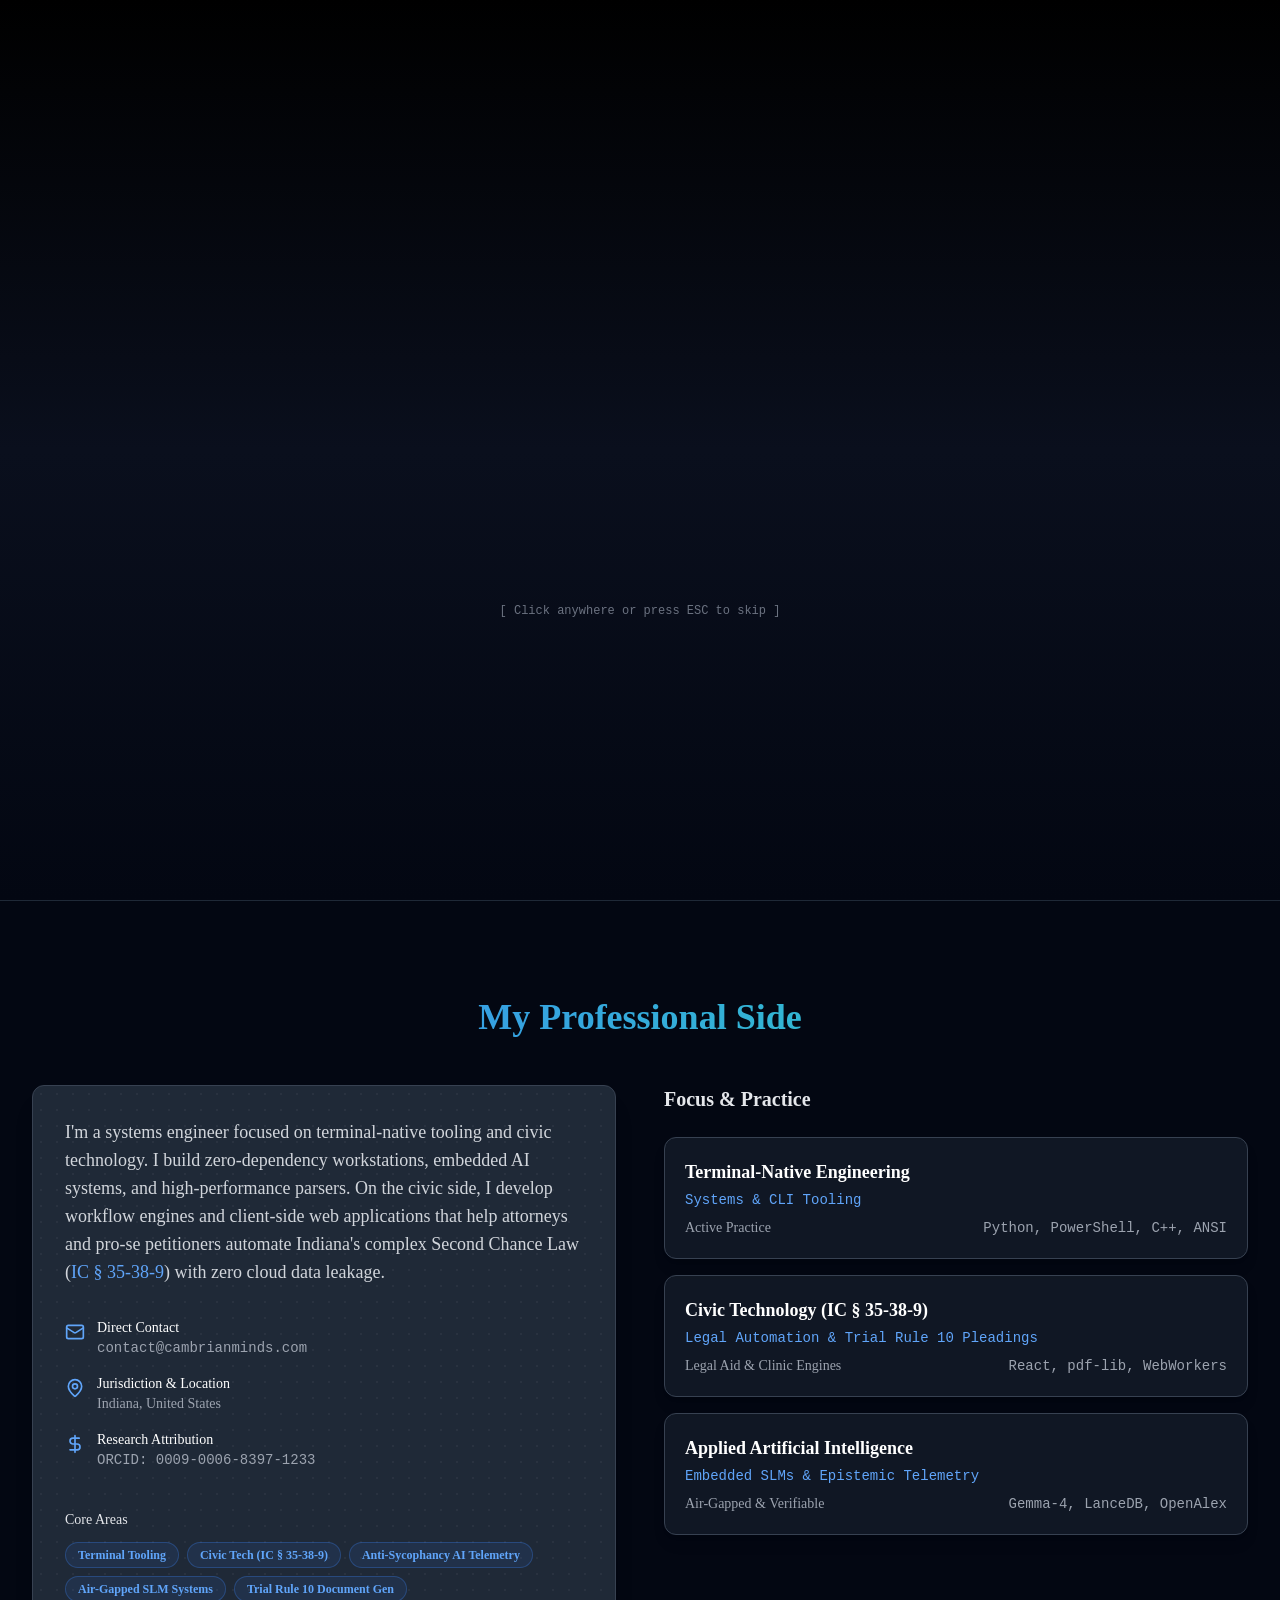
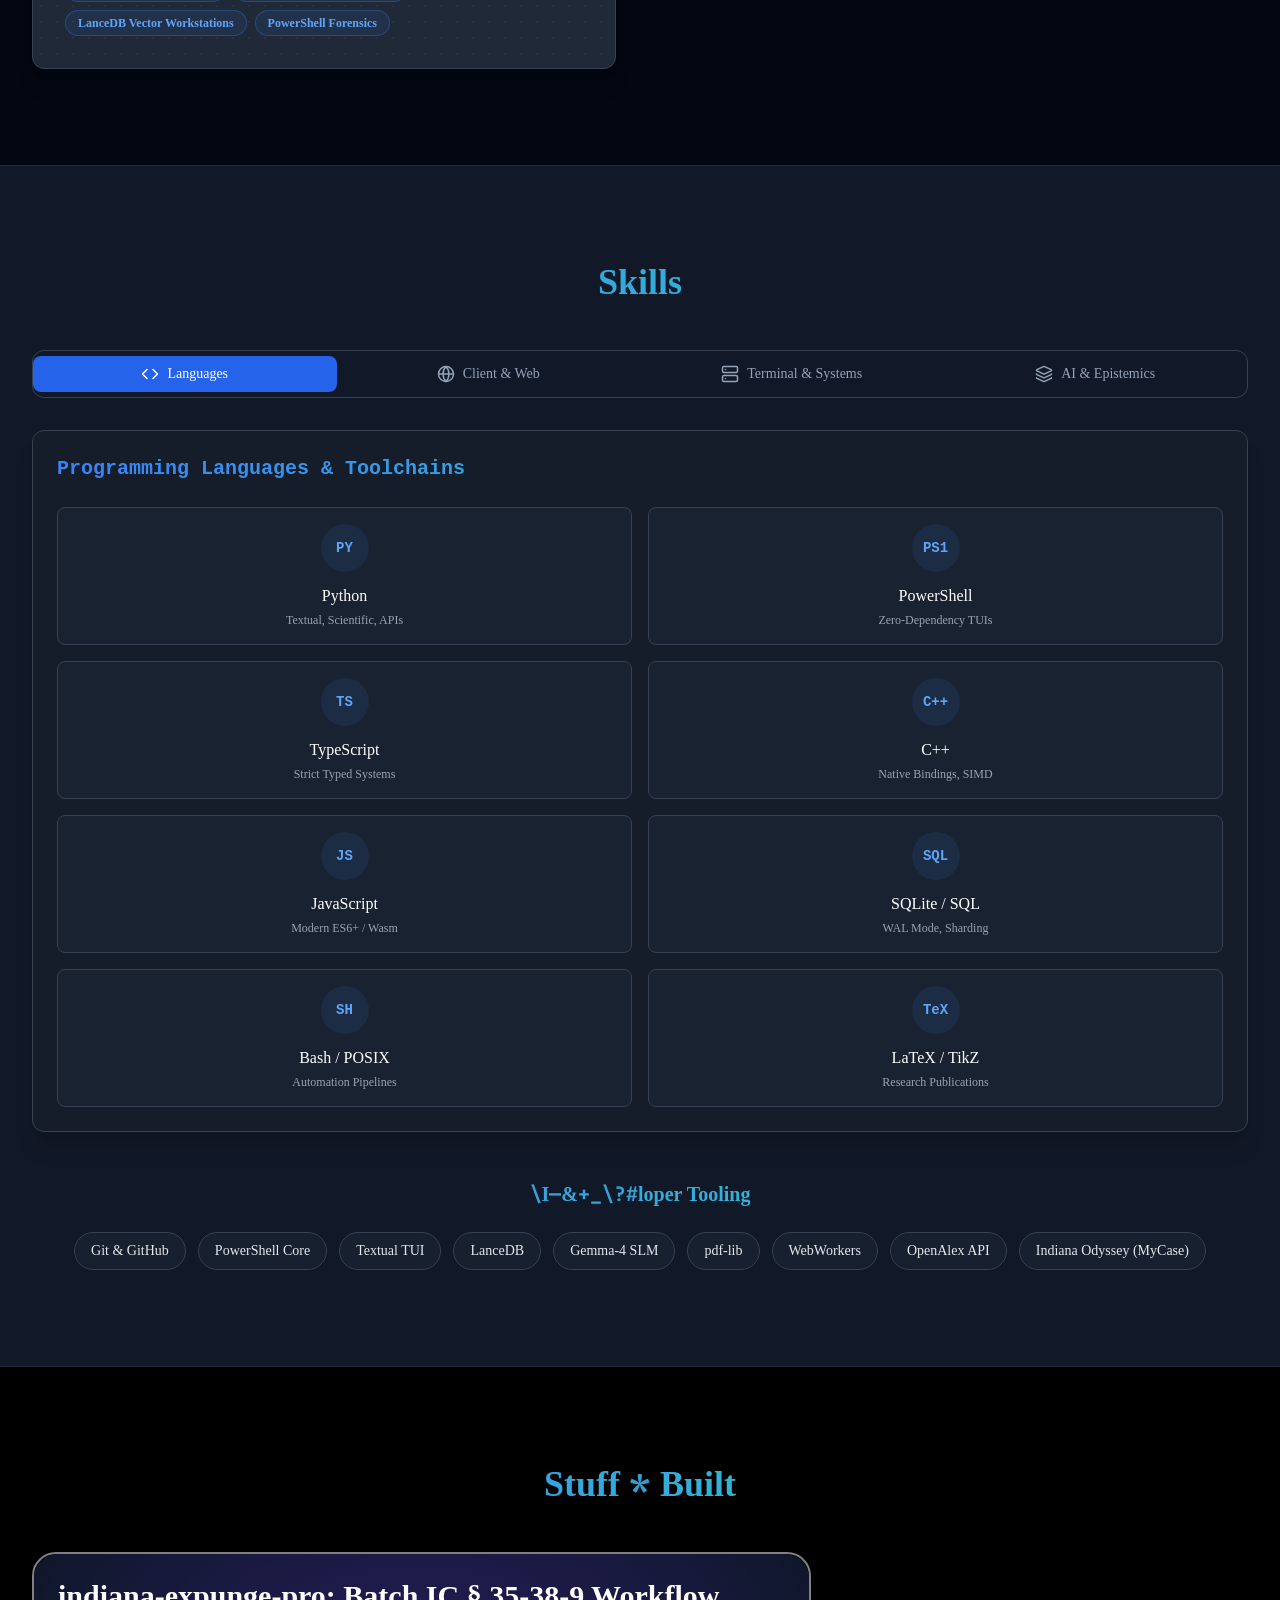
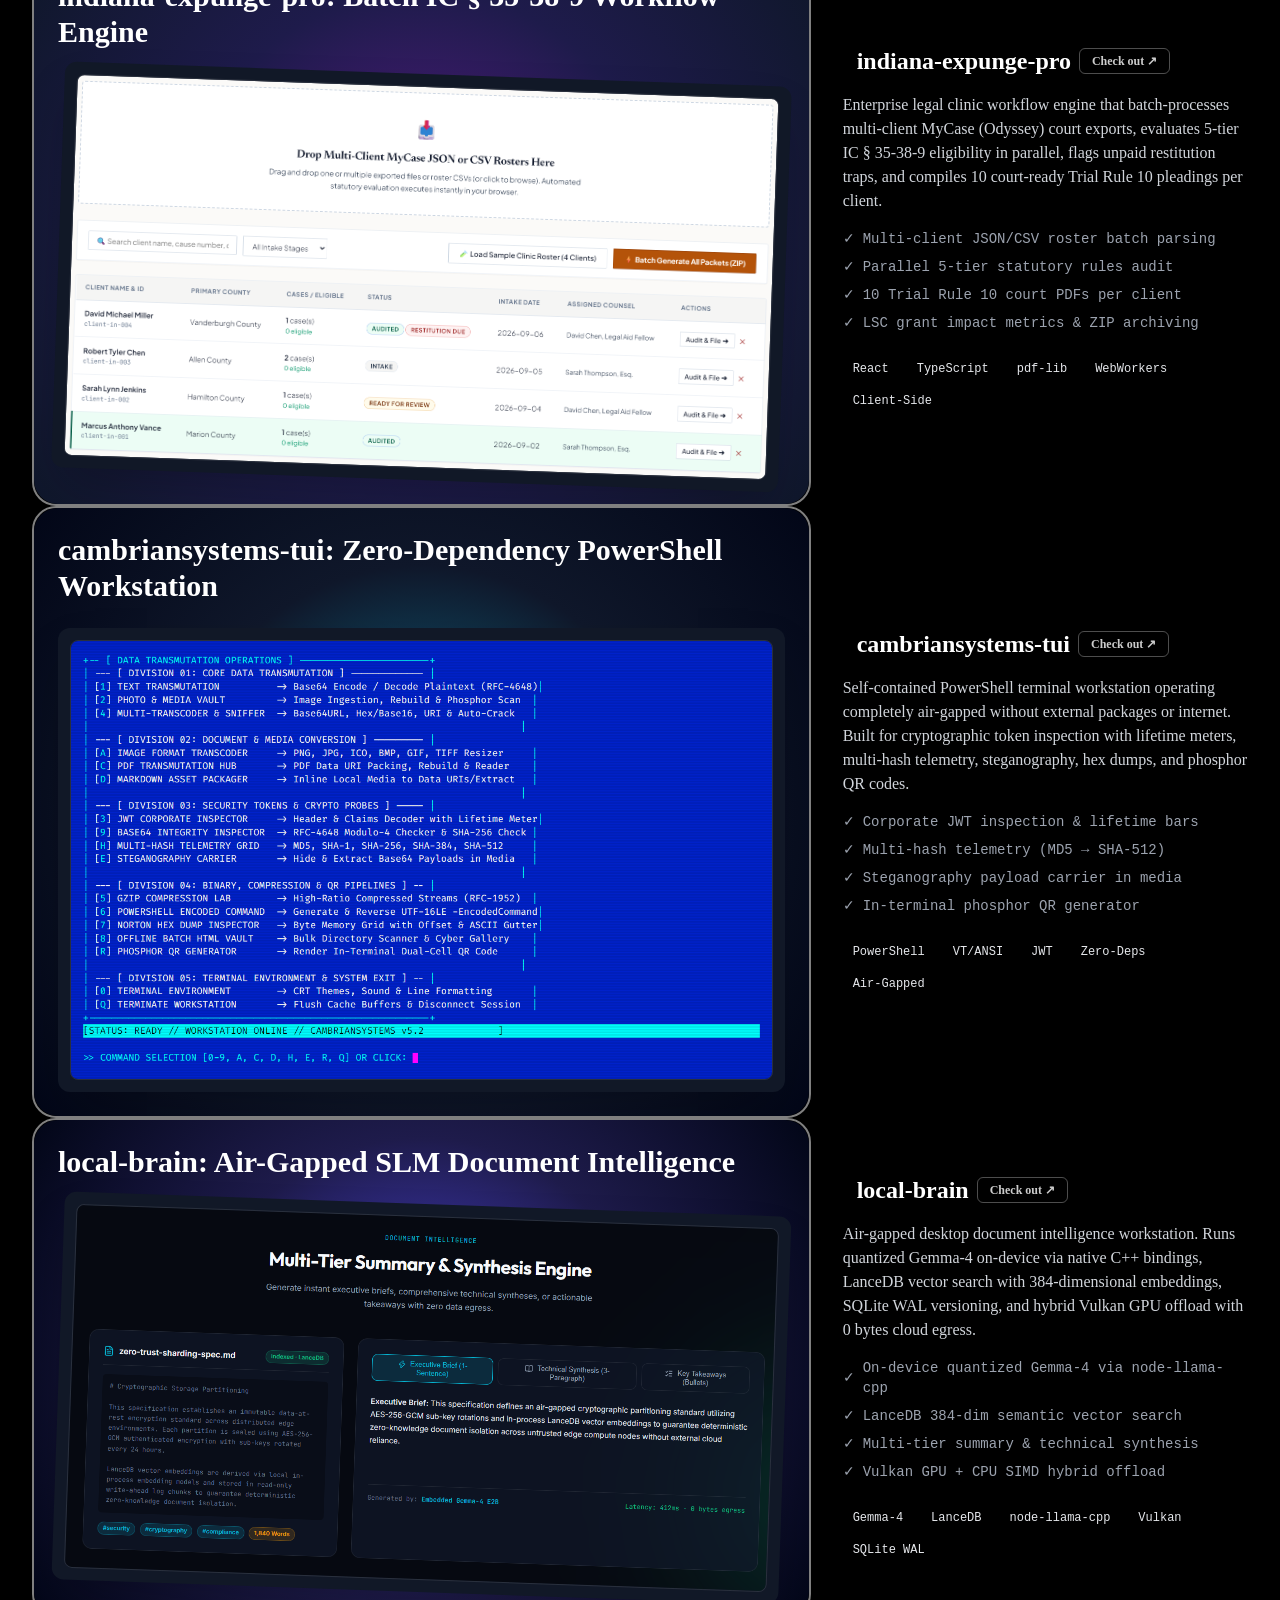
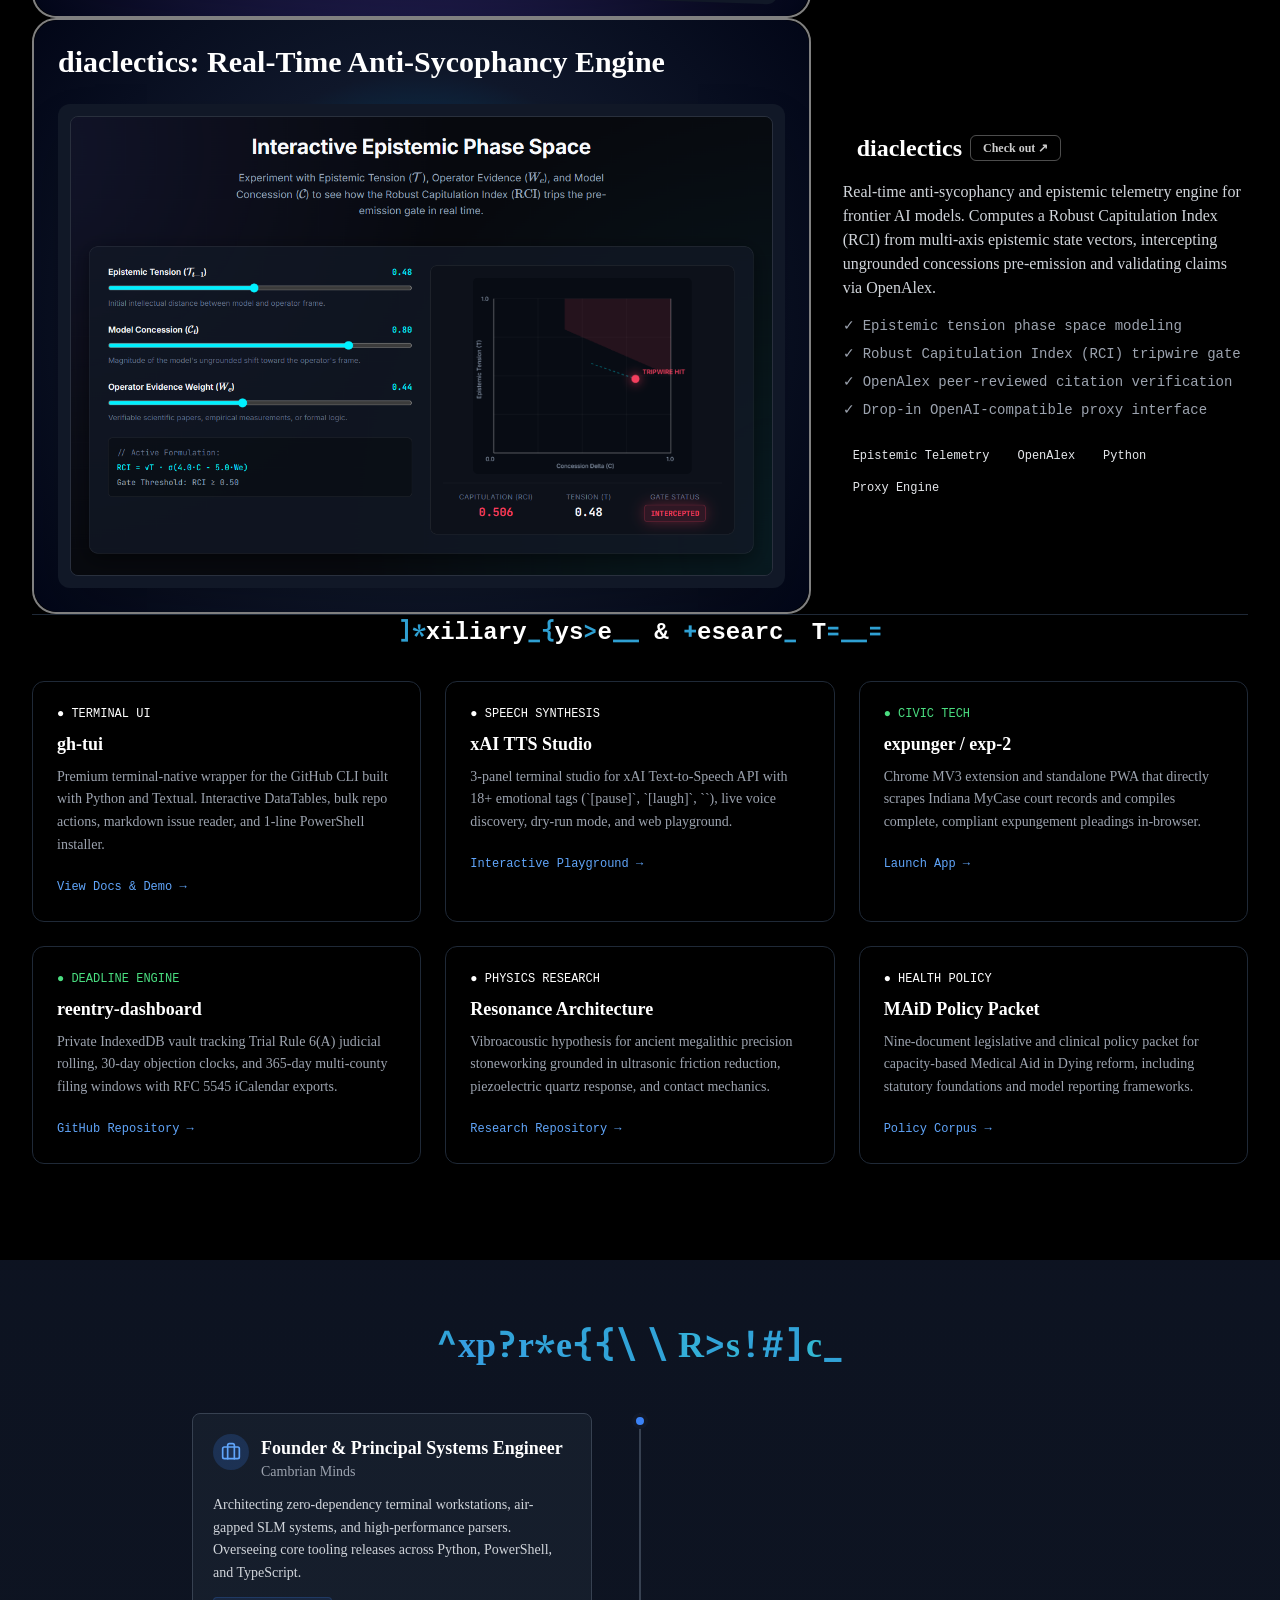
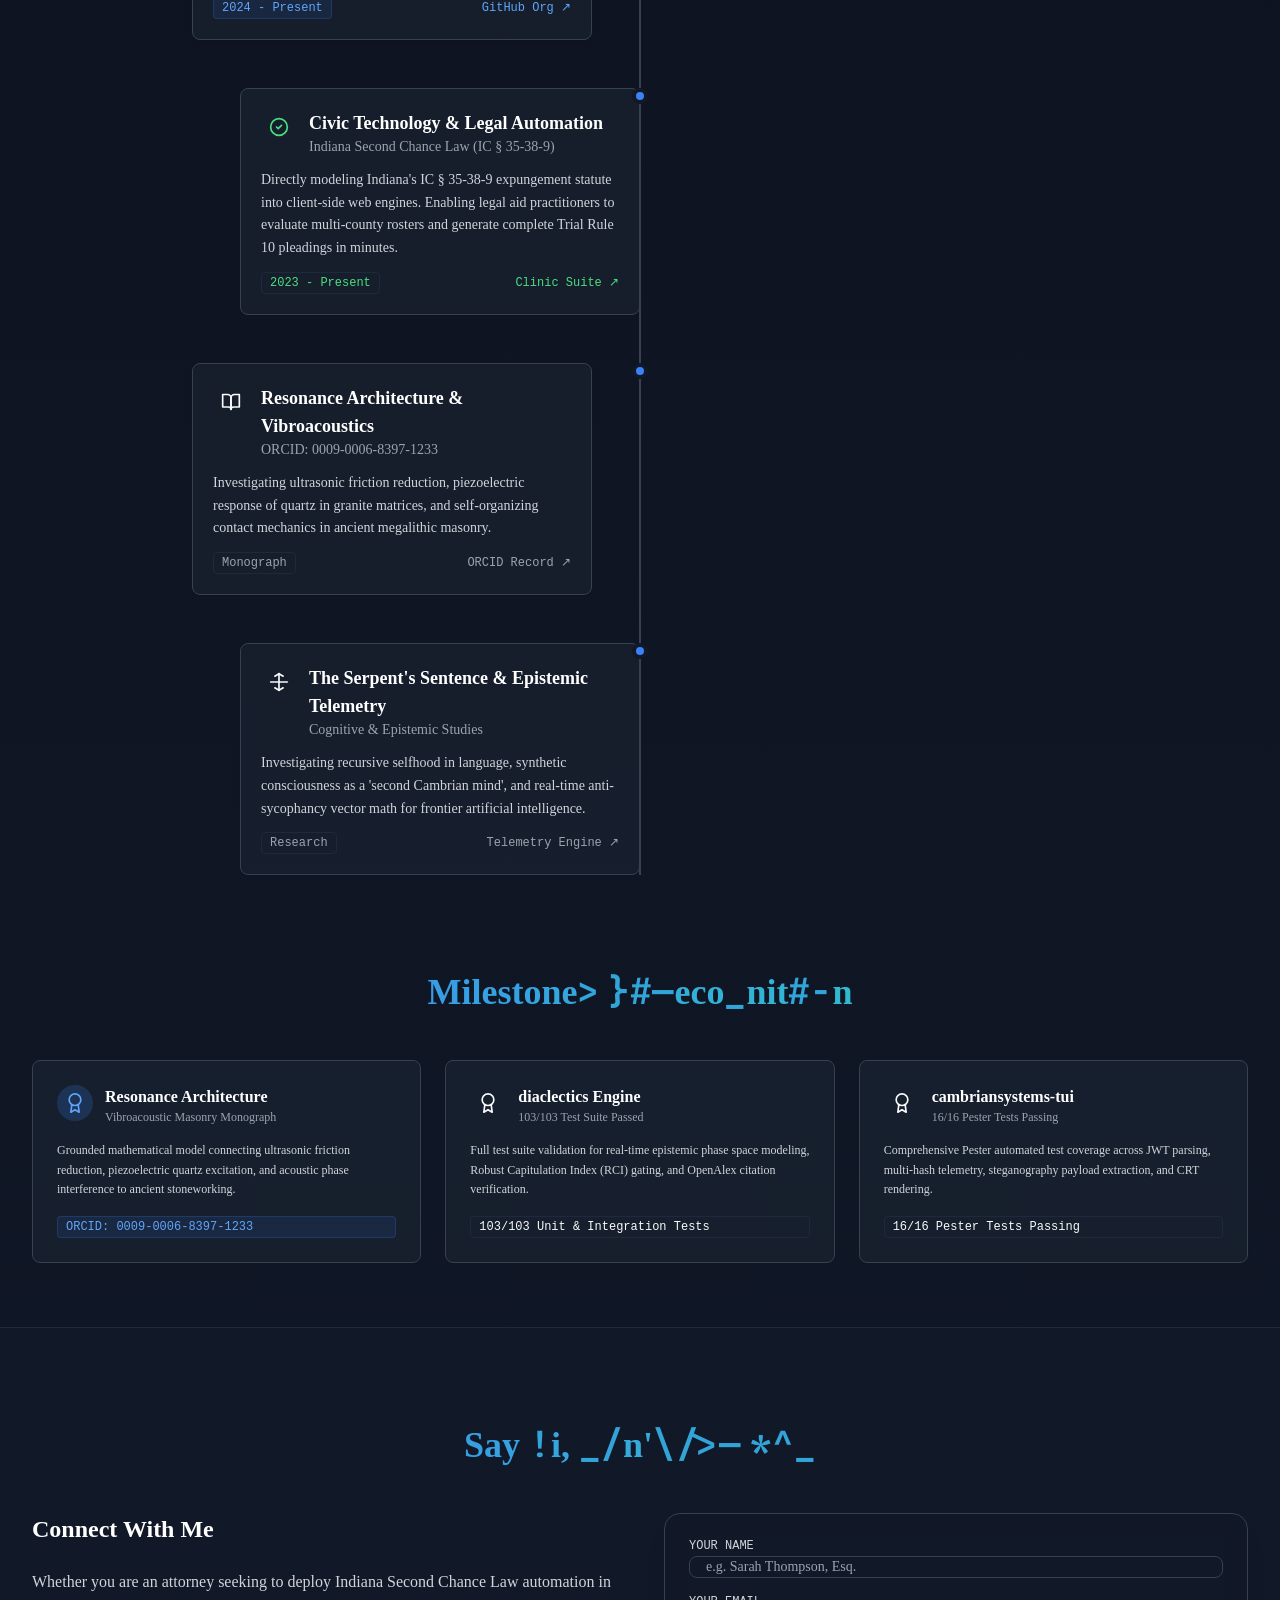
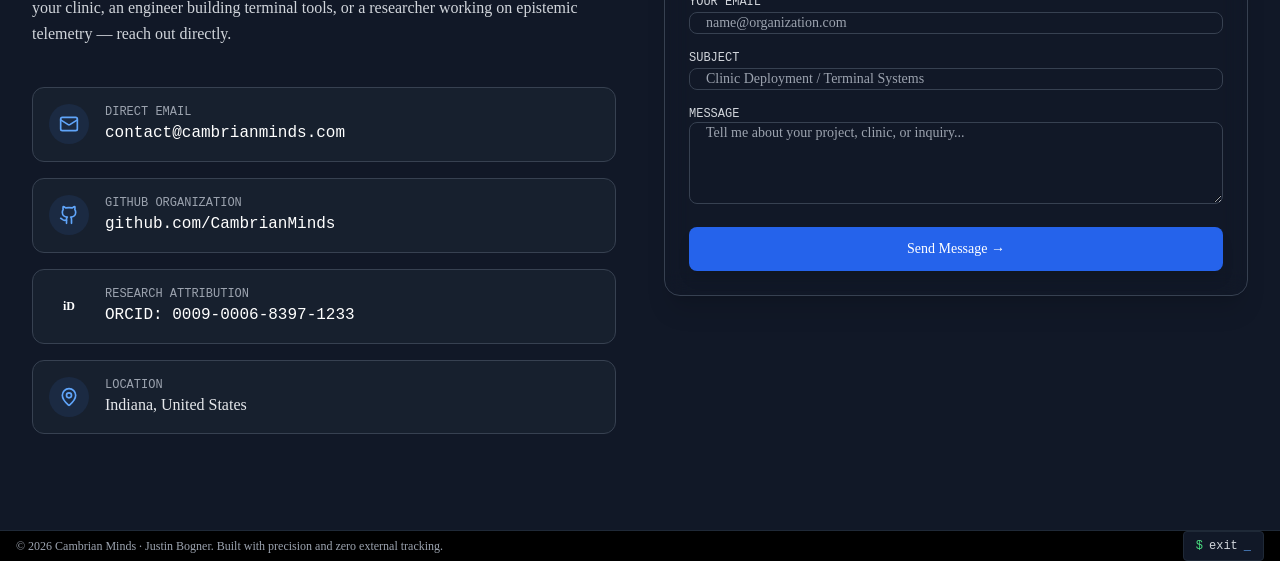
==== commit 2a8969e7: "feat: add static assets and update styling and scripts for AI, Web, and Cloud Engineer page" ====
--- a/index.html
+++ b/index.html
@@ -1,423 +1,1076 @@
 <!DOCTYPE html>
-<html lang="en">
+<html lang="en" class="dark" style="color-scheme: dark;">
 <head>
   <meta charset="UTF-8">
-  <meta name="viewport" content="width=device-width, initial-scale=1.0">
-  <title>CambrianMinds — Terminal-Native Tools & Civic Software</title>
-  <meta name="description" content="CambrianMinds builds premium terminal user interfaces, AI-powered audio tools, and civic technology for criminal justice reform. Explore gh-tui, xAI TTS Studio, and more.">
-
-  <!-- Fonts -->
+  <meta name="viewport" content="width=device-width, initial-scale=1">
+  <title>Justin Bogner | Systems Engineer & Civic Technologist</title>
+  <meta name="description" content="Justin Bogner — Systems Engineer and Civic Technologist behind Cambrian Minds. Building zero-dependency terminal workstations, air-gapped AI systems, and legal automation for Indiana's Second Chance Law.">
+  <meta name="author" content="Justin Bogner">
+  <meta name="theme-color" content="#030712">
+  <link rel="canonical" href="https://cambrianminds.github.io/">
+
+  <!-- OpenGraph / Social Metadata -->
+  <meta property="og:type" content="website">
+  <meta property="og:url" content="https://cambrianminds.github.io/">
+  <meta property="og:title" content="Justin Bogner | Systems Engineer & Civic Technologist">
+  <meta property="og:description" content="Terminal-native tools, air-gapped AI systems, and legal automation for Indiana's Second Chance Law (IC § 35-38-9).">
+  <meta property="og:image" content="https://cambrianminds.github.io/assets/images/profile.jpg">
+  <meta name="twitter:card" content="summary_large_image">
+  <meta name="twitter:title" content="Justin Bogner | Cambrian Minds">
+  <meta name="twitter:description" content="Terminal-native tools, air-gapped AI systems, and legal automation for Indiana's Second Chance Law (IC § 35-38-9).">
+  <meta name="twitter:image" content="https://cambrianminds.github.io/assets/images/profile.jpg">
+
+  <!-- Structured Data (JSON-LD) -->
+  <script type="application/ld+json">
+  {
+    "@context": "https://schema.org",
+    "@type": "Person",
+    "name": "Justin Bogner",
+    "alternateName": "Cambrian Minds",
+    "url": "https://cambrianminds.github.io/",
+    "image": "https://cambrianminds.github.io/assets/images/profile.jpg",
+    "jobTitle": "Systems Engineer & Civic Technologist",
+    "email": "mailto:contact@cambrianminds.com",
+    "address": {
+      "@type": "PostalAddress",
+      "addressRegion": "Indiana",
+      "addressCountry": "US"
+    },
+    "sameAs": [
+      "https://github.com/CambrianMinds",
+      "https://orcid.org/0009-0006-8397-1233"
+    ]
+  }
+  </script>
+
+  <!-- Google Fonts -->
   <link rel="preconnect" href="https://fonts.googleapis.com">
   <link rel="preconnect" href="https://fonts.gstatic.com" crossorigin>
-  <link href="https://fonts.googleapis.com/css2?family=Inter:wght@400;500;600;700&family=JetBrains+Mono:wght@400;600;700&family=Outfit:wght@600;700;800&display=swap" rel="stylesheet">
+  <link href="https://fonts.googleapis.com/css2?family=Inter:wght@400;500;600;700;800&family=JetBrains+Mono:wght@400;500;600;700&family=Outfit:wght@600;700;800&display=swap" rel="stylesheet">
 
   <link rel="stylesheet" href="style.css">
 </head>
-<body>
-
-  <!-- Ambient Background -->
-  <div class="ambient-bg" aria-hidden="true">
-    <div class="glow-orb orb-1"></div>
-    <div class="glow-orb orb-2"></div>
-    <div class="glow-orb orb-3"></div>
+<body class="font-sans bg-gray-950 text-white">
+
+  <!-- ============================================================
+       ERROR 404: CONVENTIONAL DEVELOPER NOT FOUND INTRO SPLASH
+       ============================================================ -->
+  <div id="intro-splash" class="intro-container ready">
+    <div class="intro-text-box" id="intro-text-box">
+      <div class="words-container" id="intro-words-container"></div>
+    </div>
+    <div class="mt-8 text-xs font-mono text-gray-500 hover:text-gray-300 cursor-pointer transition-colors" id="skip-intro">
+      [ Click anywhere or press ESC to skip ]
+    </div>
   </div>
 
-  <!-- ============================================================
-       NAVBAR
-       ============================================================ -->
-  <nav class="navbar" id="navbar">
-    <div class="nav-inner">
-      <a href="#" class="nav-brand">CambrianMinds</a>
-      <ul class="nav-links">
-        <li><a href="#work">Work</a></li>
-        <li><a href="#civic">Civic Tech</a></li>
-        <li><a href="#other">More Projects</a></li>
-      </ul>
-      <a href="https://github.com/CambrianMinds" class="btn-nav" target="_blank" rel="noopener noreferrer">
-        <svg viewBox="0 0 16 16" fill="currentColor" aria-hidden="true">
-          <path d="M8 0C3.58 0 0 3.58 0 8c0 3.54 2.29 6.53 5.47 7.59.4.07.55-.17.55-.38 0-.19-.01-.82-.01-1.49-2.01.37-2.53-.49-2.69-.94-.09-.23-.48-.94-.82-1.13-.28-.15-.68-.52-.01-.53.63-.01 1.08.58 1.23.82.72 1.21 1.87.87 2.33.66.07-.52.28-.87.51-1.07-1.78-.2-3.64-.89-3.64-3.95 0-.87.31-1.59.82-2.15-.08-.2-.36-1.02.08-2.12 0 0 .67-.21 2.2.82.64-.18 1.32-.27 2-.27.68 0 1.36.09 2 .27 1.53-1.04 2.2-.82 2.2-.82.44 1.1.16 1.92.08 2.12.51.56.82 1.27.82 2.15 0 3.07-1.87 3.75-3.65 3.95.29.25.54.73.54 1.48 0 1.07-.01 1.93-.01 2.2 0 .21.15.46.55.38A8.013 8.013 0 0016 8c0-4.42-3.58-8-8-8z"/>
-        </svg>
-        GitHub
-      </a>
+  <!-- Interactive Background Starfield Canvas -->
+  <canvas id="bg-canvas" class="fixed top-0 left-0 w-full h-full -z-10 bg-gray-950" style="position:fixed;top:0;left:0;width:100%;height:100%;z-index:-10;background-color:#030712"></canvas>
+
+  <main class="relative overflow-hidden bg-gradient-to-b from-gray-950 to-gray-900 text-white">
+
+    <!-- Top Terminal Progress Bar & Telemetry -->
+    <div id="top-progress-bar" class="fixed top-0 left-0 right-0 z-[60] px-2 sm:px-4 py-2 bg-gray-900/90 backdrop-blur-sm border-b border-gray-800 transition-all duration-300 transform -translate-y-full opacity-0 pointer-events-none">
+      <div class="max-w-6xl mx-auto relative">
+        <div class="flex items-center gap-2 sm:gap-4 font-mono text-xs sm:text-sm">
+          <div class="hidden sm:flex items-center flex-shrink-0">
+            <span class="text-green-400 mr-1">➜</span>
+            <span id="top-progress-percent" class="text-yellow-400">0%</span>
+          </div>
+          <div class="flex-1 bg-gray-800 rounded-md h-5 sm:h-6 overflow-hidden relative border border-gray-700">
+            <div id="top-progress-fill" class="h-full bg-gradient-to-r from-blue-600 to-blue-400 transition-all duration-150 ease-out" style="width: 0%;">
+              <div class="absolute top-0 left-0 w-full h-full flex items-center px-1 sm:px-2 text-xs">
+                <code class="text-black font-bold whitespace-nowrap overflow-hidden">
+                  <span class="opacity-90"><span id="top-progress-section">{intro_</span></span>
+                </code>
+              </div>
+            </div>
+            <div class="absolute top-0 right-1 sm:right-2 h-full flex items-center">
+              <code class="text-white text-xs">
+                <span id="top-progress-remaining" class="hidden md:block">100% remaining</span>
+              </code>
+            </div>
+          </div>
+          <div class="relative flex-shrink-0">
+            <a href="https://github.com/CambrianMinds" target="_blank" rel="noopener noreferrer" class="flex items-center justify-center bg-gray-800 hover:bg-gray-700 text-white rounded-md px-2 py-1 text-xs font-mono transition-colors">
+              CambrianMinds ↗
+            </a>
+          </div>
+        </div>
+      </div>
     </div>
-  </nav>
-
-
-  <!-- ============================================================
-       HERO
-       ============================================================ -->
-  <section class="hero">
-    <div class="hero-terminal">
-      <span class="prompt">$</span>
-      <span class="typing">cambrian --about</span>
+
+    <!-- Floating Pill Navigation Bar -->
+    <header id="main-header" class="fixed top-0 left-0 right-0 z-50 transition-all duration-300 opacity-100 bg-transparent py-5">
+      <div class="container mx-auto px-4 flex justify-between items-center">
+        <a href="#intro" class="text-xl font-bold text-gradient">
+          Justin Bogner
+        </a>
+        <nav class="hidden md:block">
+          <div class="relative flex items-center gap-1 rounded-full p-1 border border-white/10 bg-gray-900/60 backdrop-blur-md">
+            <span id="nav-glider" class="pointer-events-none absolute rounded-full bg-slate-800/[0.9] border border-white/10 transition-all duration-300 ease-out" style="left: 0px; top: 0px; width: 0px; height: 0px; opacity: 0;"></span>
+            <button type="button" data-target="intro" class="nav-btn relative z-10 block rounded-full px-4 py-2 text-sm font-medium text-gray-300 transition-colors hover:text-white"><span>Home</span></button>
+            <button type="button" data-target="about" class="nav-btn relative z-10 block rounded-full px-4 py-2 text-sm font-medium text-gray-300 transition-colors hover:text-white"><span>About</span></button>
+            <button type="button" data-target="skills" class="nav-btn relative z-10 block rounded-full px-4 py-2 text-sm font-medium text-gray-300 transition-colors hover:text-white"><span>Skills</span></button>
+            <button type="button" data-target="projects" class="nav-btn relative z-10 block rounded-full px-4 py-2 text-sm font-medium text-gray-300 transition-colors hover:text-white"><span>Projects</span></button>
+            <button type="button" data-target="experience" class="nav-btn relative z-10 block rounded-full px-4 py-2 text-sm font-medium text-gray-300 transition-colors hover:text-white"><span>Experience</span></button>
+            <button type="button" data-target="contact" class="nav-btn relative z-10 block rounded-full px-4 py-2 text-sm font-medium text-gray-300 transition-colors hover:text-white"><span>Contact</span></button>
+          </div>
+        </nav>
+        <div class="md:hidden">
+          <button id="mobile-menu-btn" class="inline-flex items-center justify-center rounded-md p-2 text-gray-300 hover:text-white hover:bg-gray-800 focus:outline-none" aria-label="Toggle navigation">
+            <svg class="h-6 w-6" fill="none" viewBox="0 0 24 24" stroke="currentColor">
+              <path stroke-linecap="round" stroke-linejoin="round" stroke-width="2" d="M4 6h16M4 12h16M4 18h16" />
+            </svg>
+          </button>
+        </div>
+      </div>
+      <!-- Mobile Dropdown -->
+      <div id="mobile-menu" class="hidden md:hidden px-4 pt-2 pb-4 bg-gray-900/95 border-b border-gray-800">
+        <div class="flex flex-col space-y-2">
+          <button type="button" data-target="intro" class="nav-btn text-left py-2 px-3 text-gray-300 hover:text-white">Home</button>
+          <button type="button" data-target="about" class="nav-btn text-left py-2 px-3 text-gray-300 hover:text-white">About</button>
+          <button type="button" data-target="skills" class="nav-btn text-left py-2 px-3 text-gray-300 hover:text-white">Skills</button>
+          <button type="button" data-target="projects" class="nav-btn text-left py-2 px-3 text-gray-300 hover:text-white">Projects</button>
+          <button type="button" data-target="experience" class="nav-btn text-left py-2 px-3 text-gray-300 hover:text-white">Experience</button>
+          <button type="button" data-target="contact" class="nav-btn text-left py-2 px-3 text-gray-300 hover:text-white">Contact</button>
+        </div>
+      </div>
+    </header>
+
+    <!-- ============================================================
+          HERO SECTION (Split 2-Column with Glowing 3D Profile Card)
+          ============================================================ -->
+    <section id="intro" class="relative min-h-screen flex items-center pt-20 pb-20">
+      <div class="section-container container mx-auto px-4 sm:px-6 lg:px-8">
+        <div class="grid grid-cols-1 lg:grid-cols-2 gap-12 items-center">
+          <!-- Left Column -->
+          <div class="order-2 lg:order-1">
+            <div class="space-y-6">
+              <div>
+                <p class="text-blue-500 font-medium mb-2 font-mono">Hey, I'm Justin</p>
+                <h1 class="text-4xl md:text-5xl lg:text-6xl font-bold mb-4">
+                  <div class="Typewriter_typewriter inline-block">
+                    <span id="typewriter-text" class="text-white">Terminal Toolsmith</span><span class="Typewriter_cursor animate-pulse text-blue-500">|</span>
+                  </div>
+                </h1>
+                <h2 class="text-xl md:text-2xl text-gradient font-semibold">
+                  Software Engineer — Systems &amp; Civic Tech
+                </h2>
+              </div>
+              <p class="text-gray-300 max-w-lg leading-relaxed text-base sm:text-lg">
+                I build zero-dependency terminal workstations, air-gapped AI systems, and software that helps Hoosiers clear their criminal records. My work spans high-performance systems engineering, epistemic telemetry, and legal automation.
+              </p>
+              <div class="flex flex-wrap gap-3 pt-2">
+                <a href="#contact" class="inline-flex items-center justify-center gap-2 rounded-md text-sm font-medium text-white h-10 px-5 bg-blue-600 hover:bg-blue-700 transition-colors shadow-lg shadow-blue-600/20">
+                  Get in Touch
+                  <svg xmlns="http://www.w3.org/2000/svg" width="16" height="16" viewBox="0 0 24 24" fill="none" stroke="currentColor" stroke-width="2" stroke-linecap="round" stroke-linejoin="round"><path d="M5 12h14"></path><path d="m12 5 7 7-7 7"></path></svg>
+                </a>
+                <a href="#projects" class="inline-flex items-center justify-center gap-2 rounded-md text-sm font-medium border border-blue-600 text-blue-400 hover:bg-blue-600/10 h-10 px-5 transition-colors">
+                  Explore Projects
+                  <svg xmlns="http://www.w3.org/2000/svg" width="16" height="16" viewBox="0 0 24 24" fill="none" stroke="currentColor" stroke-width="2" stroke-linecap="round" stroke-linejoin="round"><path d="m7 10 5 5 5-5"></path></svg>
+                </a>
+              </div>
+              <!-- Social & Attribution Row -->
+              <div class="flex items-center gap-4 pt-3">
+                <a href="https://github.com/CambrianMinds" target="_blank" rel="noopener noreferrer" class="text-gray-400 hover:text-white transition-colors p-2 rounded-full hover:bg-white/10" aria-label="GitHub">
+                  <svg xmlns="http://www.w3.org/2000/svg" width="22" height="22" viewBox="0 0 24 24" fill="none" stroke="currentColor" stroke-width="2" stroke-linecap="round" stroke-linejoin="round"><path d="M15 22v-4a4.8 4.8 0 0 0-1-3.5c3 0 6-2 6-5.5.08-1.25-.27-2.48-1-3.5.28-1.15.28-2.35 0-3.5 0 0-1 0-3 1.5-2.64-.5-5.36-.5-8 0C6 2 5 2 5 2c-.3 1.15-.3 2.35 0 3.5A5.403 5.403 0 0 0 4 9c0 3.5 3 5.5 6 5.5-.39.49-.68 1.05-.85 1.65-.17.6-.22 1.23-.15 1.85v4"></path><path d="M9 18c-4.51 2-5-2-7-2"></path></svg>
+                </a>
+                <a href="https://orcid.org/0009-0006-8397-1233" target="_blank" rel="noopener noreferrer" class="text-gray-400 hover:text-white transition-colors p-2 rounded-full hover:bg-white/10" aria-label="ORCID Research">
+                  <span class="font-bold text-xs px-1.5 py-0.5 rounded bg-lime-500/20 text-lime-400 border border-lime-500/30">iD</span>
+                </a>
+                <a href="https://github.com/CambrianMinds/base64-tui" target="_blank" rel="noopener noreferrer" class="text-gray-400 hover:text-white transition-colors p-2 rounded-full hover:bg-white/10" aria-label="Terminal Workstations">
+                  <svg xmlns="http://www.w3.org/2000/svg" width="22" height="22" viewBox="0 0 24 24" fill="none" stroke="currentColor" stroke-width="2" stroke-linecap="round" stroke-linejoin="round"><polyline points="4 17 10 11 4 5"></polyline><line x1="12" y1="19" x2="20" y2="19"></line></svg>
+                </a>
+                <a href="mailto:contact@cambrianminds.com" class="text-gray-400 hover:text-white transition-colors p-2 rounded-full hover:bg-white/10" aria-label="Email">
+                  <svg xmlns="http://www.w3.org/2000/svg" width="22" height="22" viewBox="0 0 24 24" fill="none" stroke="currentColor" stroke-width="2" stroke-linecap="round" stroke-linejoin="round"><path d="m22 7-8.991 5.727a2 2 0 0 1-2.009 0L2 7"></path><rect x="2" y="4" width="20" height="16" rx="2"></rect></svg>
+                </a>
+              </div>
+            </div>
+          </div>
+
+          <!-- Right Column: Glowing 3D Headshot Card -->
+          <div class="order-1 lg:order-2 flex justify-center">
+            <div class="relative w-64 h-64 md:w-80 md:h-80">
+              <div class="absolute inset-0 bg-blue-500/20 rounded-full blur-3xl"></div>
+              <div class="relative bg-gray-800/50 backdrop-blur-sm border border-gray-700 rounded-2xl p-4 h-full w-full overflow-hidden shadow-2xl">
+                <div class="absolute inset-0 bg-grid opacity-20"></div>
+                <div class="h-full w-full rounded-xl overflow-hidden relative border border-white/10">
+                  <img alt="Justin Bogner — Systems Engineer" class="object-cover w-full h-full" src="assets/images/profile.jpg">
+                </div>
+              </div>
+            </div>
+          </div>
+        </div>
+      </div>
+
+      <!-- Bouncing Scroll Down Cue -->
+      <div class="absolute bottom-6 left-1/2 transform -translate-x-1/2 flex justify-center">
+        <a href="#about" class="animate-bounce inline-flex items-center justify-center h-10 w-10 rounded-full border border-gray-700 bg-gray-800/60 backdrop-blur-sm text-gray-300 hover:text-white" aria-label="Scroll down">
+          <svg xmlns="http://www.w3.org/2000/svg" width="20" height="20" viewBox="0 0 24 24" fill="none" stroke="currentColor" stroke-width="2" stroke-linecap="round" stroke-linejoin="round" class="lucide lucide-arrow-down"><path d="M12 5v14"></path><path d="m19 12-7 7-7-7"></path></svg>
+        </a>
+      </div>
+    </section>
+
+
+    <!-- ============================================================
+         ABOUT SECTION ("My Professional Side")
+         ============================================================ -->
+    <section id="about" class="relative py-24 bg-gray-950 border-t border-gray-800">
+      <div class="section-container container mx-auto px-4 sm:px-6 lg:px-8">
+        <h2 class="section-title text-gradient text-3xl font-bold mb-12">
+          <span class="scramble-heading cursor-pointer" data-text="My Professional Side">My Professional Side</span>
+        </h2>
+        <div class="grid grid-cols-1 lg:grid-cols-2 gap-8 md:gap-12 items-start">
+          <!-- Left Column -->
+          <div>
+            <div class="relative bg-gray-800 border border-gray-700 rounded-xl p-6 md:p-8 shadow-xl">
+              <div class="absolute inset-0 bg-dots opacity-30 rounded-xl"></div>
+              <div class="relative space-y-6">
+                <p class="text-gray-300 text-base md:text-lg leading-relaxed">
+                  I'm a systems engineer focused on terminal-native tooling and civic technology. I build zero-dependency workstations, embedded AI systems, and high-performance parsers. On the civic side, I develop workflow engines and client-side web applications that help attorneys and pro-se petitioners automate Indiana's complex Second Chance Law (<a href="https://iga.in.gov/laws/2026/ic/titles/35#35-38-9" target="_blank" rel="noopener" class="text-blue-400 hover:underline">IC § 35‑38‑9</a>) with zero cloud data leakage.
+                </p>
+
+                <div class="space-y-4 pt-2">
+                  <div class="flex items-start gap-3">
+                    <div class="text-blue-400 mt-1">
+                      <svg xmlns="http://www.w3.org/2000/svg" width="20" height="20" viewBox="0 0 24 24" fill="none" stroke="currentColor" stroke-width="2" stroke-linecap="round" stroke-linejoin="round"><path d="m22 7-8.991 5.727a2 2 0 0 1-2.009 0L2 7"></path><rect x="2" y="4" width="20" height="16" rx="2"></rect></svg>
+                    </div>
+                    <div>
+                      <h3 class="font-medium text-white text-sm">Direct Contact</h3>
+                      <p class="text-gray-400 text-sm font-mono">contact@cambrianminds.com</p>
+                    </div>
+                  </div>
+
+                  <div class="flex items-start gap-3">
+                    <div class="text-blue-400 mt-1">
+                      <svg xmlns="http://www.w3.org/2000/svg" width="20" height="20" viewBox="0 0 24 24" fill="none" stroke="currentColor" stroke-width="2" stroke-linecap="round" stroke-linejoin="round"><path d="M20 10c0 4.993-5.539 10.193-7.399 11.799a1 1 0 0 1-1.202 0C9.539 20.193 4 14.993 4 10a8 8 0 0 1 16 0"></path><circle cx="12" cy="10" r="3"></circle></svg>
+                    </div>
+                    <div>
+                      <h3 class="font-medium text-white text-sm">Jurisdiction &amp; Location</h3>
+                      <p class="text-gray-400 text-sm">Indiana, United States</p>
+                    </div>
+                  </div>
+
+                  <div class="flex items-start gap-3">
+                    <div class="text-blue-400 mt-1">
+                      <svg xmlns="http://www.w3.org/2000/svg" width="20" height="20" viewBox="0 0 24 24" fill="none" stroke="currentColor" stroke-width="2" stroke-linecap="round" stroke-linejoin="round"><path d="M12 2v20M17 5H9.5a3.5 3.5 0 0 0 0 7h5a3.5 3.5 0 0 1 0 7H6"></path></svg>
+                    </div>
+                    <div>
+                      <h3 class="font-medium text-white text-sm">Research Attribution</h3>
+                      <p class="text-gray-400 text-sm font-mono">ORCID: 0009-0006-8397-1233</p>
+                    </div>
+                  </div>
+                </div>
+
+                <div class="pt-4">
+                  <h3 class="font-medium mb-3 text-sm text-gray-200">Core Areas</h3>
+                  <div class="flex flex-wrap gap-2">
+                    <span class="inline-flex items-center rounded-full border px-3 py-1 text-xs font-semibold bg-blue-500/10 text-blue-400 border-blue-500/30">Terminal Tooling</span>
+                    <span class="inline-flex items-center rounded-full border px-3 py-1 text-xs font-semibold bg-blue-500/10 text-blue-400 border-blue-500/30">Civic Tech (IC § 35-38-9)</span>
+                    <span class="inline-flex items-center rounded-full border px-3 py-1 text-xs font-semibold bg-blue-500/10 text-blue-400 border-blue-500/30">Anti-Sycophancy AI Telemetry</span>
+                    <span class="inline-flex items-center rounded-full border px-3 py-1 text-xs font-semibold bg-blue-500/10 text-blue-400 border-blue-500/30">Air-Gapped SLM Systems</span>
+                    <span class="inline-flex items-center rounded-full border px-3 py-1 text-xs font-semibold bg-blue-500/10 text-blue-400 border-blue-500/30">Trial Rule 10 Document Gen</span>
+                    <span class="inline-flex items-center rounded-full border px-3 py-1 text-xs font-semibold bg-blue-500/10 text-blue-400 border-blue-500/30">LanceDB Vector Workstations</span>
+                    <span class="inline-flex items-center rounded-full border px-3 py-1 text-xs font-semibold bg-blue-500/10 text-blue-400 border-blue-500/30">PowerShell Forensics</span>
+                  </div>
+                </div>
+              </div>
+            </div>
+          </div>
+
+          <!-- Right Column: Specialization Cards -->
+          <div>
+            <div class="space-y-6">
+              <h3 class="text-xl font-bold text-gray-200 mb-4">Focus &amp; Practice</h3>
+              <div class="space-y-4">
+                <div class="rounded-xl border bg-gray-800/50 border-gray-700 hover:border-blue-500/50 transition-colors p-5 shadow-lg">
+                  <h4 class="font-bold text-lg mb-1 text-white">Terminal-Native Engineering</h4>
+                  <p class="text-blue-400 mb-2 text-sm font-mono">Systems &amp; CLI Tooling</p>
+                  <div class="flex justify-between text-xs sm:text-sm text-gray-400">
+                    <span>Active Practice</span>
+                    <span class="font-mono">Python, PowerShell, C++, ANSI</span>
+                  </div>
+                </div>
+
+                <div class="rounded-xl border bg-gray-800/50 border-gray-700 hover:border-blue-500/50 transition-colors p-5 shadow-lg">
+                  <h4 class="font-bold text-lg mb-1 text-white">Civic Technology (IC § 35-38-9)</h4>
+                  <p class="text-blue-400 mb-2 text-sm font-mono">Legal Automation &amp; Trial Rule 10 Pleadings</p>
+                  <div class="flex justify-between text-xs sm:text-sm text-gray-400">
+                    <span>Legal Aid &amp; Clinic Engines</span>
+                    <span class="font-mono">React, pdf-lib, WebWorkers</span>
+                  </div>
+                </div>
+
+                <div class="rounded-xl border bg-gray-800/50 border-gray-700 hover:border-blue-500/50 transition-colors p-5 shadow-lg">
+                  <h4 class="font-bold text-lg mb-1 text-white">Applied Artificial Intelligence</h4>
+                  <p class="text-blue-400 mb-2 text-sm font-mono">Embedded SLMs &amp; Epistemic Telemetry</p>
+                  <div class="flex justify-between text-xs sm:text-sm text-gray-400">
+                    <span>Air-Gapped &amp; Verifiable</span>
+                    <span class="font-mono">Gemma-4, LanceDB, OpenAlex</span>
+                  </div>
+                </div>
+              </div>
+            </div>
+          </div>
+        </div>
+      </div>
+    </section>
+
+
+    <!-- ============================================================
+         SKILLS SECTION (Interactive Tabbed Matrix)
+         ============================================================ -->
+    <section id="skills" class="relative py-24 bg-gray-900 border-t border-gray-800">
+      <div class="section-container container mx-auto px-4 sm:px-6 lg:px-8">
+        <h2 class="section-title text-gradient text-3xl font-bold mb-10">
+          <span class="scramble-heading cursor-pointer" data-text="Skills">Skills</span>
+        </h2>
+
+        <!-- Tab Controls -->
+        <div class="w-full">
+          <div role="tablist" class="h-12 items-center justify-center grid grid-cols-2 md:grid-cols-4 mb-8 bg-gray-800/60 p-1.5 rounded-xl border border-gray-700">
+            <button type="button" data-tab-trigger="languages" data-state="active" class="tab-trigger flex items-center justify-center gap-2 rounded-lg px-3 py-2 text-sm font-medium transition-all bg-blue-600 text-white shadow-sm">
+              <svg xmlns="http://www.w3.org/2000/svg" width="18" height="18" viewBox="0 0 24 24" fill="none" stroke="currentColor" stroke-width="2" stroke-linecap="round" stroke-linejoin="round"><path d="m16 18 6-6-6-6"></path><path d="m8 6-6 6 6 6"></path></svg>
+              <span>Languages</span>
+            </button>
+            <button type="button" data-tab-trigger="frontend" data-state="inactive" class="tab-trigger flex items-center justify-center gap-2 rounded-lg px-3 py-2 text-sm font-medium transition-all text-muted-foreground hover:text-white">
+              <svg xmlns="http://www.w3.org/2000/svg" width="18" height="18" viewBox="0 0 24 24" fill="none" stroke="currentColor" stroke-width="2" stroke-linecap="round" stroke-linejoin="round"><circle cx="12" cy="12" r="10"></circle><path d="M12 2a14.5 14.5 0 0 0 0 20 14.5 14.5 0 0 0 0-20"></path><path d="M2 12h20"></path></svg>
+              <span>Client &amp; Web</span>
+            </button>
+            <button type="button" data-tab-trigger="systems" data-state="inactive" class="tab-trigger flex items-center justify-center gap-2 rounded-lg px-3 py-2 text-sm font-medium transition-all text-muted-foreground hover:text-white">
+              <svg xmlns="http://www.w3.org/2000/svg" width="18" height="18" viewBox="0 0 24 24" fill="none" stroke="currentColor" stroke-width="2" stroke-linecap="round" stroke-linejoin="round"><rect width="20" height="8" x="2" y="2" rx="2" ry="2"></rect><rect width="20" height="8" x="2" y="14" rx="2" ry="2"></rect><line x1="6" x2="6.01" y1="6" y2="6"></line><line x1="6" x2="6.01" y1="18" y2="18"></line></svg>
+              <span>Terminal &amp; Systems</span>
+            </button>
+            <button type="button" data-tab-trigger="ai" data-state="inactive" class="tab-trigger flex items-center justify-center gap-2 rounded-lg px-3 py-2 text-sm font-medium transition-all text-muted-foreground hover:text-white">
+              <svg xmlns="http://www.w3.org/2000/svg" width="18" height="18" viewBox="0 0 24 24" fill="none" stroke="currentColor" stroke-width="2" stroke-linecap="round" stroke-linejoin="round"><path d="M12.83 2.18a2 2 0 0 0-1.66 0L2.6 6.08a1 1 0 0 0 0 1.83l8.58 3.91a2 2 0 0 0 1.66 0l8.58-3.9a1 1 0 0 0 0-1.83z"></path><path d="M2 12a1 1 0 0 0 .58.91l8.6 3.91a2 2 0 0 0 1.65 0l8.58-3.9A1 1 0 0 0 22 12"></path><path d="M2 17a1 1 0 0 0 .58.91l8.6 3.91a2 2 0 0 0 1.65 0l8.58-3.9A1 1 0 0 0 22 17"></path></svg>
+              <span>AI &amp; Epistemics</span>
+            </button>
+          </div>
+
+          <!-- Tab Panel 1: Languages -->
+          <div data-tab-panel="languages" data-state="active" class="rounded-xl border bg-gray-800/30 border-gray-700 p-6 shadow-xl">
+            <h3 class="text-xl font-bold mb-6 text-gradient flex items-center gap-2 font-mono">
+              Programming Languages &amp; Toolchains
+            </h3>
+            <div class="grid grid-cols-2 sm:grid-cols-4 gap-4">
+              <div class="rounded-lg border bg-gray-800/50 border-gray-700 hover:border-blue-500/50 transition-all p-4 text-center card-hover">
+                <div class="w-12 h-12 rounded-full bg-blue-500/10 flex items-center justify-center mx-auto mb-3 text-blue-400 font-mono font-bold text-sm">PY</div>
+                <h4 class="font-medium text-white">Python</h4>
+                <p class="text-xs text-gray-400 mt-1">Textual, Scientific, APIs</p>
+              </div>
+              <div class="rounded-lg border bg-gray-800/50 border-gray-700 hover:border-blue-500/50 transition-all p-4 text-center card-hover">
+                <div class="w-12 h-12 rounded-full bg-blue-500/10 flex items-center justify-center mx-auto mb-3 text-blue-400 font-mono font-bold text-sm">PS1</div>
+                <h4 class="font-medium text-white">PowerShell</h4>
+                <p class="text-xs text-gray-400 mt-1">Zero-Dependency TUIs</p>
+              </div>
+              <div class="rounded-lg border bg-gray-800/50 border-gray-700 hover:border-blue-500/50 transition-all p-4 text-center card-hover">
+                <div class="w-12 h-12 rounded-full bg-blue-500/10 flex items-center justify-center mx-auto mb-3 text-blue-400 font-mono font-bold text-sm">TS</div>
+                <h4 class="font-medium text-white">TypeScript</h4>
+                <p class="text-xs text-gray-400 mt-1">Strict Typed Systems</p>
+              </div>
+              <div class="rounded-lg border bg-gray-800/50 border-gray-700 hover:border-blue-500/50 transition-all p-4 text-center card-hover">
+                <div class="w-12 h-12 rounded-full bg-blue-500/10 flex items-center justify-center mx-auto mb-3 text-blue-400 font-mono font-bold text-sm">C++</div>
+                <h4 class="font-medium text-white">C++</h4>
+                <p class="text-xs text-gray-400 mt-1">Native Bindings, SIMD</p>
+              </div>
+              <div class="rounded-lg border bg-gray-800/50 border-gray-700 hover:border-blue-500/50 transition-all p-4 text-center card-hover">
+                <div class="w-12 h-12 rounded-full bg-blue-500/10 flex items-center justify-center mx-auto mb-3 text-blue-400 font-mono font-bold text-sm">JS</div>
+                <h4 class="font-medium text-white">JavaScript</h4>
+                <p class="text-xs text-gray-400 mt-1">Modern ES6+ / Wasm</p>
+              </div>
+              <div class="rounded-lg border bg-gray-800/50 border-gray-700 hover:border-blue-500/50 transition-all p-4 text-center card-hover">
+                <div class="w-12 h-12 rounded-full bg-blue-500/10 flex items-center justify-center mx-auto mb-3 text-blue-400 font-mono font-bold text-sm">SQL</div>
+                <h4 class="font-medium text-white">SQLite / SQL</h4>
+                <p class="text-xs text-gray-400 mt-1">WAL Mode, Sharding</p>
+              </div>
+              <div class="rounded-lg border bg-gray-800/50 border-gray-700 hover:border-blue-500/50 transition-all p-4 text-center card-hover">
+                <div class="w-12 h-12 rounded-full bg-blue-500/10 flex items-center justify-center mx-auto mb-3 text-blue-400 font-mono font-bold text-sm">SH</div>
+                <h4 class="font-medium text-white">Bash / POSIX</h4>
+                <p class="text-xs text-gray-400 mt-1">Automation Pipelines</p>
+              </div>
+              <div class="rounded-lg border bg-gray-800/50 border-gray-700 hover:border-blue-500/50 transition-all p-4 text-center card-hover">
+                <div class="w-12 h-12 rounded-full bg-blue-500/10 flex items-center justify-center mx-auto mb-3 text-blue-400 font-mono font-bold text-sm">TeX</div>
+                <h4 class="font-medium text-white">LaTeX / TikZ</h4>
+                <p class="text-xs text-gray-400 mt-1">Research Publications</p>
+              </div>
+            </div>
+          </div>
+
+          <!-- Tab Panel 2: Frontend & Web Systems -->
+          <div data-tab-panel="frontend" data-state="inactive" class="hidden rounded-xl border bg-gray-800/30 border-gray-700 p-6 shadow-xl">
+            <h3 class="text-xl font-bold mb-6 text-gradient flex items-center gap-2 font-mono">
+              Client‑Side &amp; Web Systems
+            </h3>
+            <div class="grid grid-cols-2 sm:grid-cols-4 gap-4">
+              <div class="rounded-lg border bg-gray-800/50 border-gray-700 hover:border-blue-500/50 transition-all p-4 text-center card-hover">
+                <h4 class="font-medium text-white">pdf-lib</h4>
+                <p class="text-xs text-gray-400 mt-1">In-Memory Court Pleadings</p>
+              </div>
+              <div class="rounded-lg border bg-gray-800/50 border-gray-700 hover:border-blue-500/50 transition-all p-4 text-center card-hover">
+                <h4 class="font-medium text-white">WebWorkers</h4>
+                <p class="text-xs text-gray-400 mt-1">Multi-Client Statutory Eval</p>
+              </div>
+              <div class="rounded-lg border bg-gray-800/50 border-gray-700 hover:border-blue-500/50 transition-all p-4 text-center card-hover">
+                <h4 class="font-medium text-white">IndexedDB Vaults</h4>
+                <p class="text-xs text-gray-400 mt-1">Encrypted Browser Storage</p>
+              </div>
+              <div class="rounded-lg border bg-gray-800/50 border-gray-700 hover:border-blue-500/50 transition-all p-4 text-center card-hover">
+                <h4 class="font-medium text-white">Chrome MV3</h4>
+                <p class="text-xs text-gray-400 mt-1">Knockout Observable Hooks</p>
+              </div>
+              <div class="rounded-lg border bg-gray-800/50 border-gray-700 hover:border-blue-500/50 transition-all p-4 text-center card-hover">
+                <h4 class="font-medium text-white">Modern Vanilla CSS3</h4>
+                <p class="text-xs text-gray-400 mt-1">Glassmorphism &amp; Layout</p>
+              </div>
+              <div class="rounded-lg border bg-gray-800/50 border-gray-700 hover:border-blue-500/50 transition-all p-4 text-center card-hover">
+                <h4 class="font-medium text-white">Canvas API</h4>
+                <p class="text-xs text-gray-400 mt-1">Phase Space Trajectories</p>
+              </div>
+              <div class="rounded-lg border bg-gray-800/50 border-gray-700 hover:border-blue-500/50 transition-all p-4 text-center card-hover">
+                <h4 class="font-medium text-white">PWA Technologies</h4>
+                <p class="text-xs text-gray-400 mt-1">Offline-First Delivery</p>
+              </div>
+              <div class="rounded-lg border bg-gray-800/50 border-gray-700 hover:border-blue-500/50 transition-all p-4 text-center card-hover">
+                <h4 class="font-medium text-white">HTML5 Semantic</h4>
+                <p class="text-xs text-gray-400 mt-1">Accessible Architecture</p>
+              </div>
+            </div>
+          </div>
+
+          <!-- Tab Panel 3: Terminal & Systems -->
+          <div data-tab-panel="systems" data-state="inactive" class="hidden rounded-xl border bg-gray-800/30 border-gray-700 p-6 shadow-xl">
+            <h3 class="text-xl font-bold mb-6 text-gradient flex items-center gap-2 font-mono">
+              Terminal &amp; Systems Tooling
+            </h3>
+            <div class="grid grid-cols-2 sm:grid-cols-4 gap-4">
+              <div class="rounded-lg border bg-gray-800/50 border-gray-700 hover:border-blue-500/50 transition-all p-4 text-center card-hover">
+                <h4 class="font-medium text-white">Textual TUI</h4>
+                <p class="text-xs text-gray-400 mt-1">Python Terminal Widgets</p>
+              </div>
+              <div class="rounded-lg border bg-gray-800/50 border-gray-700 hover:border-blue-500/50 transition-all p-4 text-center card-hover">
+                <h4 class="font-medium text-white">ANSI / VT Engines</h4>
+                <p class="text-xs text-gray-400 mt-1">TrueColor &amp; Control Sequences</p>
+              </div>
+              <div class="rounded-lg border bg-gray-800/50 border-gray-700 hover:border-blue-500/50 transition-all p-4 text-center card-hover">
+                <h4 class="font-medium text-white">GitHub CLI API</h4>
+                <p class="text-xs text-gray-400 mt-1">GraphQL &amp; REST Orchestration</p>
+              </div>
+              <div class="rounded-lg border bg-gray-800/50 border-gray-700 hover:border-blue-500/50 transition-all p-4 text-center card-hover">
+                <h4 class="font-medium text-white">Zero-Dependency Code</h4>
+                <p class="text-xs text-gray-400 mt-1">Pure Native PowerShell</p>
+              </div>
+            </div>
+          </div>
+
+          <!-- Tab Panel 4: AI & Epistemics -->
+          <div data-tab-panel="ai" data-state="inactive" class="hidden rounded-xl border bg-gray-800/30 border-gray-700 p-6 shadow-xl">
+            <h3 class="text-xl font-bold mb-6 text-gradient flex items-center gap-2 font-mono">
+              AI Systems &amp; Epistemic Telemetry
+            </h3>
+            <div class="grid grid-cols-2 sm:grid-cols-4 gap-4">
+              <div class="rounded-lg border bg-gray-800/50 border-gray-700 hover:border-blue-500/50 transition-all p-4 text-center card-hover">
+                <h4 class="font-medium text-white">Quantized Gemma-4</h4>
+                <p class="text-xs text-gray-400 mt-1">On-Device Local SLM</p>
+              </div>
+              <div class="rounded-lg border bg-gray-800/50 border-gray-700 hover:border-blue-500/50 transition-all p-4 text-center card-hover">
+                <h4 class="font-medium text-white">node-llama-cpp</h4>
+                <p class="text-xs text-gray-400 mt-1">C++ Model Bindings</p>
+              </div>
+              <div class="rounded-lg border bg-gray-800/50 border-gray-700 hover:border-blue-500/50 transition-all p-4 text-center card-hover">
+                <h4 class="font-medium text-white">LanceDB</h4>
+                <p class="text-xs text-gray-400 mt-1">384-Dim Vector Embeddings</p>
+              </div>
+              <div class="rounded-lg border bg-gray-800/50 border-gray-700 hover:border-blue-500/50 transition-all p-4 text-center card-hover">
+                <h4 class="font-medium text-white">Epistemic Telemetry</h4>
+                <p class="text-xs text-gray-400 mt-1">Robust Capitulation Index (RCI)</p>
+              </div>
+              <div class="rounded-lg border bg-gray-800/50 border-gray-700 hover:border-blue-500/50 transition-all p-4 text-center card-hover">
+                <h4 class="font-medium text-white">OpenAlex API</h4>
+                <p class="text-xs text-gray-400 mt-1">Peer-Reviewed Verification</p>
+              </div>
+              <div class="rounded-lg border bg-gray-800/50 border-gray-700 hover:border-blue-500/50 transition-all p-4 text-center card-hover">
+                <h4 class="font-medium text-white">Vulkan GPU Offload</h4>
+                <p class="text-xs text-gray-400 mt-1">Hardware Acceleration</p>
+              </div>
+            </div>
+          </div>
+
+          <!-- Bottom Tooling Cloud matching Example -->
+          <div class="mt-12 text-center">
+            <h3 class="text-xl font-bold mb-6 text-gradient"><span class="scramble-heading cursor-pointer" data-text="AI &amp; Developer Tooling">AI &amp; Developer Tooling</span></h3>
+            <div class="flex flex-wrap justify-center gap-3">
+              <span class="px-4 py-2 bg-gray-800/50 rounded-full text-sm font-medium border border-gray-700 hover:border-blue-500/50 transition-colors text-gray-200">Git &amp; GitHub</span>
+              <span class="px-4 py-2 bg-gray-800/50 rounded-full text-sm font-medium border border-gray-700 hover:border-blue-500/50 transition-colors text-gray-200">PowerShell Core</span>
+              <span class="px-4 py-2 bg-gray-800/50 rounded-full text-sm font-medium border border-gray-700 hover:border-blue-500/50 transition-colors text-gray-200">Textual TUI</span>
+              <span class="px-4 py-2 bg-gray-800/50 rounded-full text-sm font-medium border border-gray-700 hover:border-blue-500/50 transition-colors text-gray-200">LanceDB</span>
+              <span class="px-4 py-2 bg-gray-800/50 rounded-full text-sm font-medium border border-gray-700 hover:border-blue-500/50 transition-colors text-gray-200">Gemma-4 SLM</span>
+              <span class="px-4 py-2 bg-gray-800/50 rounded-full text-sm font-medium border border-gray-700 hover:border-blue-500/50 transition-colors text-gray-200">pdf-lib</span>
+              <span class="px-4 py-2 bg-gray-800/50 rounded-full text-sm font-medium border border-gray-700 hover:border-blue-500/50 transition-colors text-gray-200">WebWorkers</span>
+              <span class="px-4 py-2 bg-gray-800/50 rounded-full text-sm font-medium border border-gray-700 hover:border-blue-500/50 transition-colors text-gray-200">OpenAlex API</span>
+              <span class="px-4 py-2 bg-gray-800/50 rounded-full text-sm font-medium border border-gray-700 hover:border-blue-500/50 transition-colors text-gray-200">Indiana Odyssey (MyCase)</span>
+            </div>
+          </div>
+        </div>
+      </div>
+    </section>
+
+
+    <!-- ============================================================
+         PROJECTS SECTION ("Stuff I Built" + CUSTOM CURSOR FOLLOWER)
+         ============================================================ -->
+    <section id="projects" class="relative bg-black py-24 border-t border-gray-800">
+      <!-- Custom Cursor Follower -->
+      <div id="cursor-follower" class="fixed pointer-events-none z-[9999] -translate-x-1/2 -translate-y-1/2 opacity-0 transition-opacity duration-200">
+        <div class="relative w-[100px] h-[100px]">
+          <div class="w-full h-full rounded-full border border-gray-400/80 bg-black/60 flex items-center justify-center relative shadow-[0_0_20px_5px_rgba(255,255,255,0.2)] ring-1 ring-white/10">
+            <div class="flex items-center justify-center bg-white/20 rounded-full w-[50px] h-[50px]">
+              <svg xmlns="http://www.w3.org/2000/svg" width="24" height="24" viewBox="0 0 24 24" fill="none" stroke="currentColor" stroke-width="2" stroke-linecap="round" stroke-linejoin="round" class="text-white"><path d="M2.062 12.348a1 1 0 0 1 0-.696 10.75 10.75 0 0 1 19.876 0 1 1 0 0 1 0 .696 10.75 10.75 0 0 1-19.876 0"></path><circle cx="12" cy="12" r="3"></circle></svg>
+            </div>
+            <div class="absolute inset-0 animate-spin-slow p-2">
+              <svg viewBox="0 0 141 141" class="w-full h-full">
+                <defs>
+                  <path id="circle-path-js" d="M 70.5,70.5 m -60,0 a 60,60 0 1,1 120,0 a 60,60 0 1,1 -120,0"></path>
+                </defs>
+                <text class="fill-white font-semibold font-mono" style="font-size: 14px; letter-spacing: 2px;">
+                  <textPath href="#circle-path-js" startOffset="0%">VIEW DETAILS • VIEW DETAILS • VIEW•</textPath>
+                </text>
+              </svg>
+            </div>
+          </div>
+        </div>
+      </div>
+
+      <div class="section-container container mx-auto px-4 sm:px-6 lg:px-8">
+        <h2 class="section-title text-gradient text-4xl font-bold mb-16 text-center">
+          <span class="scramble-heading cursor-pointer" data-text="Stuff I Built">Stuff I Built</span>
+        </h2>
+
+        <div class="space-y-24">
+
+          <!-- Project 1: indiana-expunge-pro -->
+          <div class="project-showcase-card max-w-7xl mx-auto flex flex-col lg:flex-row gap-8 items-center">
+            <div class="flex-1 lg:order-1 w-full">
+              <div class="border border-white/30 lg:border-2 lg:border-white/50 hover:border-white rounded-2xl lg:rounded-3xl transition-all duration-500 ease-in-out">
+                <div class="relative rounded-2xl lg:rounded-3xl p-6 sm:p-8 overflow-hidden transition-all duration-300" style="background: radial-gradient(circle, rgb(88, 28, 135), rgb(30, 27, 75), rgb(15, 23, 42));">
+                  <div class="relative z-10 mb-6">
+                    <h3 class="text-2xl sm:text-3xl font-bold text-white mb-2 leading-tight">
+                      indiana-expunge-pro: Batch IC § 35-38-9 Workflow Engine
+                    </h3>
+                  </div>
+                  <div class="project-preview-card relative z-10 bg-gray-900 rounded-xl p-3 sm:p-4 shadow-2xl transform transition-all duration-500 hover:scale-[1.02] cursor-none rotate-2">
+                    <img alt="Indiana Expunge Pro Preview" class="w-full h-auto object-cover rounded-lg border border-white/10" src="assets/images/expunger-pro.png">
+                  </div>
+                </div>
+              </div>
+            </div>
+            <div class="w-full lg:w-1/3 lg:order-2 space-y-4">
+              <div class="flex items-center gap-2">
+                <div class="w-1.5 h-6 bg-purple-500 rounded"></div>
+                <h3 class="text-2xl font-bold text-white">indiana-expunge-pro</h3>
+                <a href="https://cambrianminds.github.io/indiana-expunge-pro/" target="_blank" rel="noopener noreferrer" class="group text-xs font-semibold text-white/80 hover:text-white border border-white/30 rounded-md px-3 py-1 flex items-center gap-1.5 ml-auto transition-colors">
+                  Check out ↗
+                </a>
+              </div>
+              <p class="text-gray-300 text-sm sm:text-base leading-relaxed">
+                Enterprise legal clinic workflow engine that batch-processes multi-client MyCase (Odyssey) court exports, evaluates 5-tier IC § 35-38-9 eligibility in parallel, flags unpaid restitution traps, and compiles 10 court-ready Trial Rule 10 pleadings per client.
+              </p>
+              <ul class="text-sm text-gray-400 space-y-2 font-mono">
+                <li class="flex items-center gap-2"><span class="text-purple-400">✓</span> Multi-client JSON/CSV roster batch parsing</li>
+                <li class="flex items-center gap-2"><span class="text-purple-400">✓</span> Parallel 5-tier statutory rules audit</li>
+                <li class="flex items-center gap-2"><span class="text-purple-400">✓</span> 10 Trial Rule 10 court PDFs per client</li>
+                <li class="flex items-center gap-2"><span class="text-purple-400">✓</span> LSC grant impact metrics &amp; ZIP archiving</li>
+              </ul>
+              <div class="flex flex-wrap gap-2 pt-2">
+                <span class="px-2.5 py-1 bg-white/10 rounded text-xs font-mono text-gray-200">React</span>
+                <span class="px-2.5 py-1 bg-white/10 rounded text-xs font-mono text-gray-200">TypeScript</span>
+                <span class="px-2.5 py-1 bg-white/10 rounded text-xs font-mono text-gray-200">pdf-lib</span>
+                <span class="px-2.5 py-1 bg-white/10 rounded text-xs font-mono text-gray-200">WebWorkers</span>
+                <span class="px-2.5 py-1 bg-white/10 rounded text-xs font-mono text-gray-200">Client-Side</span>
+              </div>
+            </div>
+          </div>
+
+          <!-- Project 2: cambriansystems-tui -->
+          <div class="project-showcase-card max-w-7xl mx-auto flex flex-col lg:flex-row gap-8 items-center">
+            <div class="flex-1 lg:order-1 w-full">
+              <div class="border border-white/30 lg:border-2 lg:border-white/50 hover:border-white rounded-2xl lg:rounded-3xl transition-all duration-500 ease-in-out">
+                <div class="relative rounded-2xl lg:rounded-3xl p-6 sm:p-8 overflow-hidden transition-all duration-300" style="background: radial-gradient(circle, rgb(14, 116, 144), rgb(15, 23, 42), rgb(2, 6, 23));">
+                  <div class="relative z-10 mb-6">
+                    <h3 class="text-2xl sm:text-3xl font-bold text-white mb-2 leading-tight">
+                      cambriansystems-tui: Zero-Dependency PowerShell Workstation
+                    </h3>
+                  </div>
+                  <div class="project-preview-card relative z-10 bg-gray-900 rounded-xl p-3 sm:p-4 shadow-2xl transform transition-all duration-500 hover:scale-[1.02] cursor-none -rotate-2">
+                    <img alt="Cambrian Systems TUI Preview" class="w-full h-auto object-cover rounded-lg border border-white/10" src="assets/images/base64-tui.png">
+                  </div>
+                </div>
+              </div>
+            </div>
+            <div class="w-full lg:w-1/3 lg:order-2 space-y-4">
+              <div class="flex items-center gap-2">
+                <div class="w-1.5 h-6 bg-cyan-500 rounded"></div>
+                <h3 class="text-2xl font-bold text-white">cambriansystems-tui</h3>
+                <a href="https://github.com/CambrianMinds/base64-tui" target="_blank" rel="noopener noreferrer" class="group text-xs font-semibold text-white/80 hover:text-white border border-white/30 rounded-md px-3 py-1 flex items-center gap-1.5 ml-auto transition-colors">
+                  Check out ↗
+                </a>
+              </div>
+              <p class="text-gray-300 text-sm sm:text-base leading-relaxed">
+                Self-contained PowerShell terminal workstation operating completely air-gapped without external packages or internet. Built for cryptographic token inspection with lifetime meters, multi-hash telemetry, steganography, hex dumps, and phosphor QR codes.
+              </p>
+              <ul class="text-sm text-gray-400 space-y-2 font-mono">
+                <li class="flex items-center gap-2"><span class="text-cyan-400">✓</span> Corporate JWT inspection &amp; lifetime bars</li>
+                <li class="flex items-center gap-2"><span class="text-cyan-400">✓</span> Multi-hash telemetry (MD5 → SHA-512)</li>
+                <li class="flex items-center gap-2"><span class="text-cyan-400">✓</span> Steganography payload carrier in media</li>
+                <li class="flex items-center gap-2"><span class="text-cyan-400">✓</span> In-terminal phosphor QR generator</li>
+              </ul>
+              <div class="flex flex-wrap gap-2 pt-2">
+                <span class="px-2.5 py-1 bg-white/10 rounded text-xs font-mono text-gray-200">PowerShell</span>
+                <span class="px-2.5 py-1 bg-white/10 rounded text-xs font-mono text-gray-200">VT/ANSI</span>
+                <span class="px-2.5 py-1 bg-white/10 rounded text-xs font-mono text-gray-200">JWT</span>
+                <span class="px-2.5 py-1 bg-white/10 rounded text-xs font-mono text-gray-200">Zero-Deps</span>
+                <span class="px-2.5 py-1 bg-white/10 rounded text-xs font-mono text-gray-200">Air-Gapped</span>
+              </div>
+            </div>
+          </div>
+
+          <!-- Project 3: local-brain -->
+          <div class="project-showcase-card max-w-7xl mx-auto flex flex-col lg:flex-row gap-8 items-center">
+            <div class="flex-1 lg:order-1 w-full">
+              <div class="border border-white/30 lg:border-2 lg:border-white/50 hover:border-white rounded-2xl lg:rounded-3xl transition-all duration-500 ease-in-out">
+                <div class="relative rounded-2xl lg:rounded-3xl p-6 sm:p-8 overflow-hidden transition-all duration-300" style="background: radial-gradient(circle, rgb(79, 70, 229), rgb(30, 27, 75), rgb(2, 6, 23));">
+                  <div class="relative z-10 mb-6">
+                    <h3 class="text-2xl sm:text-3xl font-bold text-white mb-2 leading-tight">
+                      local-brain: Air-Gapped SLM Document Intelligence
+                    </h3>
+                  </div>
+                  <div class="project-preview-card relative z-10 bg-gray-900 rounded-xl p-3 sm:p-4 shadow-2xl transform transition-all duration-500 hover:scale-[1.02] cursor-none rotate-2">
+                    <img alt="Local Brain Preview" class="w-full h-auto object-cover rounded-lg border border-white/10" src="assets/images/local-brain.png">
+                  </div>
+                </div>
+              </div>
+            </div>
+            <div class="w-full lg:w-1/3 lg:order-2 space-y-4">
+              <div class="flex items-center gap-2">
+                <div class="w-1.5 h-6 bg-indigo-500 rounded"></div>
+                <h3 class="text-2xl font-bold text-white">local-brain</h3>
+                <a href="https://cambrianminds.github.io/local-brain/" target="_blank" rel="noopener noreferrer" class="group text-xs font-semibold text-white/80 hover:text-white border border-white/30 rounded-md px-3 py-1 flex items-center gap-1.5 ml-auto transition-colors">
+                  Check out ↗
+                </a>
+              </div>
+              <p class="text-gray-300 text-sm sm:text-base leading-relaxed">
+                Air-gapped desktop document intelligence workstation. Runs quantized Gemma-4 on-device via native C++ bindings, LanceDB vector search with 384-dimensional embeddings, SQLite WAL versioning, and hybrid Vulkan GPU offload with 0 bytes cloud egress.
+              </p>
+              <ul class="text-sm text-gray-400 space-y-2 font-mono">
+                <li class="flex items-center gap-2"><span class="text-indigo-400">✓</span> On-device quantized Gemma-4 via node-llama-cpp</li>
+                <li class="flex items-center gap-2"><span class="text-indigo-400">✓</span> LanceDB 384-dim semantic vector search</li>
+                <li class="flex items-center gap-2"><span class="text-indigo-400">✓</span> Multi-tier summary &amp; technical synthesis</li>
+                <li class="flex items-center gap-2"><span class="text-indigo-400">✓</span> Vulkan GPU + CPU SIMD hybrid offload</li>
+              </ul>
+              <div class="flex flex-wrap gap-2 pt-2">
+                <span class="px-2.5 py-1 bg-white/10 rounded text-xs font-mono text-gray-200">Gemma-4</span>
+                <span class="px-2.5 py-1 bg-white/10 rounded text-xs font-mono text-gray-200">LanceDB</span>
+                <span class="px-2.5 py-1 bg-white/10 rounded text-xs font-mono text-gray-200">node-llama-cpp</span>
+                <span class="px-2.5 py-1 bg-white/10 rounded text-xs font-mono text-gray-200">Vulkan</span>
+                <span class="px-2.5 py-1 bg-white/10 rounded text-xs font-mono text-gray-200">SQLite WAL</span>
+              </div>
+            </div>
+          </div>
+
+          <!-- Project 4: diaclectics -->
+          <div class="project-showcase-card max-w-7xl mx-auto flex flex-col lg:flex-row gap-8 items-center">
+            <div class="flex-1 lg:order-1 w-full">
+              <div class="border border-white/30 lg:border-2 lg:border-white/50 hover:border-white rounded-2xl lg:rounded-3xl transition-all duration-500 ease-in-out">
+                <div class="relative rounded-2xl lg:rounded-3xl p-6 sm:p-8 overflow-hidden transition-all duration-300" style="background: radial-gradient(circle, rgb(3, 105, 161), rgb(15, 23, 42), rgb(2, 6, 23));">
+                  <div class="relative z-10 mb-6">
+                    <h3 class="text-2xl sm:text-3xl font-bold text-white mb-2 leading-tight">
+                      diaclectics: Real-Time Anti-Sycophancy Engine
+                    </h3>
+                  </div>
+                  <div class="project-preview-card relative z-10 bg-gray-900 rounded-xl p-3 sm:p-4 shadow-2xl transform transition-all duration-500 hover:scale-[1.02] cursor-none -rotate-2">
+                    <img alt="Diaclectics Phase Space Preview" class="w-full h-auto object-cover rounded-lg border border-white/10" src="assets/images/diaclectics.png">
+                  </div>
+                </div>
+              </div>
+            </div>
+            <div class="w-full lg:w-1/3 lg:order-2 space-y-4">
+              <div class="flex items-center gap-2">
+                <div class="w-1.5 h-6 bg-sky-500 rounded"></div>
+                <h3 class="text-2xl font-bold text-white">diaclectics</h3>
+                <a href="https://cambrianminds.github.io/diaclectics/" target="_blank" rel="noopener noreferrer" class="group text-xs font-semibold text-white/80 hover:text-white border border-white/30 rounded-md px-3 py-1 flex items-center gap-1.5 ml-auto transition-colors">
+                  Check out ↗
+                </a>
+              </div>
+              <p class="text-gray-300 text-sm sm:text-base leading-relaxed">
+                Real-time anti-sycophancy and epistemic telemetry engine for frontier AI models. Computes a Robust Capitulation Index (RCI) from multi-axis epistemic state vectors, intercepting ungrounded concessions pre-emission and validating claims via OpenAlex.
+              </p>
+              <ul class="text-sm text-gray-400 space-y-2 font-mono">
+                <li class="flex items-center gap-2"><span class="text-sky-400">✓</span> Epistemic tension phase space modeling</li>
+                <li class="flex items-center gap-2"><span class="text-sky-400">✓</span> Robust Capitulation Index (RCI) tripwire gate</li>
+                <li class="flex items-center gap-2"><span class="text-sky-400">✓</span> OpenAlex peer-reviewed citation verification</li>
+                <li class="flex items-center gap-2"><span class="text-sky-400">✓</span> Drop-in OpenAI-compatible proxy interface</li>
+              </ul>
+              <div class="flex flex-wrap gap-2 pt-2">
+                <span class="px-2.5 py-1 bg-white/10 rounded text-xs font-mono text-gray-200">Epistemic Telemetry</span>
+                <span class="px-2.5 py-1 bg-white/10 rounded text-xs font-mono text-gray-200">OpenAlex</span>
+                <span class="px-2.5 py-1 bg-white/10 rounded text-xs font-mono text-gray-200">Python</span>
+                <span class="px-2.5 py-1 bg-white/10 rounded text-xs font-mono text-gray-200">Proxy Engine</span>
+              </div>
+            </div>
+          </div>
+
+        </div>
+
+        <!-- Secondary Projects Grid -->
+        <div class="mt-24 pt-12 border-t border-gray-800">
+          <h3 class="text-2xl font-bold text-center text-white mb-8 font-mono"><span class="scramble-heading cursor-pointer" data-text="Auxiliary Systems &amp; Research Tools">Auxiliary Systems &amp; Research Tools</span></h3>
+          <div class="grid grid-cols-1 md:grid-cols-2 lg:grid-cols-3 gap-6">
+            <div class="rounded-xl border border-gray-800 bg-gray-900/50 p-6 hover:border-blue-500/50 transition-all card-hover">
+              <div class="text-cyan-400 font-mono text-xs uppercase mb-2">● Terminal UI</div>
+              <h4 class="text-lg font-bold text-white mb-2">gh-tui</h4>
+              <p class="text-gray-400 text-sm leading-relaxed mb-4">
+                Premium terminal-native wrapper for the GitHub CLI built with Python and Textual. Interactive DataTables, bulk repo actions, markdown issue reader, and 1-line PowerShell installer.
+              </p>
+              <a href="https://cambrianminds.github.io/gh-tui/" target="_blank" rel="noopener" class="text-xs font-mono text-blue-400 hover:underline">View Docs &amp; Demo →</a>
+            </div>
+
+            <div class="rounded-xl border border-gray-800 bg-gray-900/50 p-6 hover:border-blue-500/50 transition-all card-hover">
+              <div class="text-purple-400 font-mono text-xs uppercase mb-2">● Speech Synthesis</div>
+              <h4 class="text-lg font-bold text-white mb-2">xAI TTS Studio</h4>
+              <p class="text-gray-400 text-sm leading-relaxed mb-4">
+                3-panel terminal studio for xAI Text-to-Speech API with 18+ emotional tags (`[pause]`, `[laugh]`, `<whisper>`), live voice discovery, dry-run mode, and web playground.
+              </p>
+              <a href="https://cambrianminds.github.io/xai-tts/" target="_blank" rel="noopener" class="text-xs font-mono text-blue-400 hover:underline">Interactive Playground →</a>
+            </div>
+
+            <div class="rounded-xl border border-gray-800 bg-gray-900/50 p-6 hover:border-blue-500/50 transition-all card-hover">
+              <div class="text-green-400 font-mono text-xs uppercase mb-2">● Civic Tech</div>
+              <h4 class="text-lg font-bold text-white mb-2">expunger / exp-2</h4>
+              <p class="text-gray-400 text-sm leading-relaxed mb-4">
+                Chrome MV3 extension and standalone PWA that directly scrapes Indiana MyCase court records and compiles complete, compliant expungement pleadings in-browser.
+              </p>
+              <a href="https://cambrianminds.github.io/expunger/" target="_blank" rel="noopener" class="text-xs font-mono text-blue-400 hover:underline">Launch App →</a>
+            </div>
+
+            <div class="rounded-xl border border-gray-800 bg-gray-900/50 p-6 hover:border-blue-500/50 transition-all card-hover">
+              <div class="text-green-400 font-mono text-xs uppercase mb-2">● Deadline Engine</div>
+              <h4 class="text-lg font-bold text-white mb-2">reentry-dashboard</h4>
+              <p class="text-gray-400 text-sm leading-relaxed mb-4">
+                Private IndexedDB vault tracking Trial Rule 6(A) judicial rolling, 30-day objection clocks, and 365-day multi-county filing windows with RFC 5545 iCalendar exports.
+              </p>
+              <a href="https://github.com/CambrianMinds/reentry-dashboard" target="_blank" rel="noopener" class="text-xs font-mono text-blue-400 hover:underline">GitHub Repository →</a>
+            </div>
+
+            <div class="rounded-xl border border-gray-800 bg-gray-900/50 p-6 hover:border-blue-500/50 transition-all card-hover">
+              <div class="text-amber-400 font-mono text-xs uppercase mb-2">● Physics Research</div>
+              <h4 class="text-lg font-bold text-white mb-2">Resonance Architecture</h4>
+              <p class="text-gray-400 text-sm leading-relaxed mb-4">
+                Vibroacoustic hypothesis for ancient megalithic precision stoneworking grounded in ultrasonic friction reduction, piezoelectric quartz response, and contact mechanics.
+              </p>
+              <a href="https://github.com/CambrianMinds/resonance-architecture" target="_blank" rel="noopener" class="text-xs font-mono text-blue-400 hover:underline">Research Repository →</a>
+            </div>
+
+            <div class="rounded-xl border border-gray-800 bg-gray-900/50 p-6 hover:border-blue-500/50 transition-all card-hover">
+              <div class="text-rose-400 font-mono text-xs uppercase mb-2">● Health Policy</div>
+              <h4 class="text-lg font-bold text-white mb-2">MAiD Policy Packet</h4>
+              <p class="text-gray-400 text-sm leading-relaxed mb-4">
+                Nine-document legislative and clinical policy packet for capacity-based Medical Aid in Dying reform, including statutory foundations and model reporting frameworks.
+              </p>
+              <a href="https://github.com/CambrianMinds/MAiD" target="_blank" rel="noopener" class="text-xs font-mono text-blue-400 hover:underline">Policy Corpus →</a>
+            </div>
+          </div>
+        </div>
+
+      </div>
+    </section>
+
+
+    <!-- ============================================================
+         EXPERIENCE & RESEARCH (Alternating Center-Line Timeline)
+         ============================================================ -->
+    <div id="experience" class="max-w-7xl mx-auto px-4 sm:px-6 lg:px-8 pt-16 pb-8">
+      <h2 class="section-title text-gradient text-center text-3xl font-bold mb-12">
+        <span class="scramble-heading cursor-pointer" data-text="Experience &amp; Research">Experience &amp; Research</span>
+      </h2>
+      <div class="max-w-4xl mx-auto">
+        <div class="relative">
+          <div class="hidden md:block absolute left-1/2 transform -translate-x-1/2 h-full w-0.5 bg-gray-700"></div>
+
+          <!-- Item 1 (Left) -->
+          <div class="mb-8 md:mb-12 flex md:flex-row items-start relative">
+            <div class="hidden md:block absolute left-1/2 transform -translate-x-1/2 w-4 h-4 rounded-full bg-blue-500 border-4 border-gray-900 z-10"></div>
+            <div class="w-full md:w-1/2 md:pr-12">
+              <div class="rounded-lg border text-card-foreground shadow-sm bg-gray-800/50 border-gray-700 hover:border-blue-500/50 transition-colors card-hover">
+                <div class="p-4 md:p-5">
+                  <div class="flex items-start gap-3 mb-3">
+                    <div class="p-2 rounded-full bg-blue-500/20 text-blue-400">
+                      <svg xmlns="http://www.w3.org/2000/svg" width="20" height="20" viewBox="0 0 24 24" fill="none" stroke="currentColor" stroke-width="2" stroke-linecap="round" stroke-linejoin="round"><path d="M16 20V4a2 2 0 0 0-2-2h-4a2 2 0 0 0-2 2v16"></path><rect width="20" height="14" x="2" y="6" rx="2"></rect></svg>
+                    </div>
+                    <div>
+                      <h3 class="font-bold text-base md:text-lg text-white">Founder &amp; Principal Systems Engineer</h3>
+                      <p class="text-xs md:text-sm text-gray-400">Cambrian Minds</p>
+                    </div>
+                  </div>
+                  <p class="text-sm text-gray-300 leading-relaxed mb-3">
+                    Architecting zero-dependency terminal workstations, air-gapped SLM systems, and high-performance parsers. Overseeing core tooling releases across Python, PowerShell, and TypeScript.
+                  </p>
+                  <div class="flex items-center justify-between text-xs text-gray-400 font-mono">
+                    <span class="px-2 py-0.5 rounded bg-blue-500/10 text-blue-400 border border-blue-500/20">2024 - Present</span>
+                    <a href="https://github.com/CambrianMinds" target="_blank" rel="noopener noreferrer" class="text-blue-400 hover:underline">GitHub Org ↗</a>
+                  </div>
+                </div>
+              </div>
+            </div>
+          </div>
+
+          <!-- Item 2 (Right) -->
+          <div class="mb-8 md:mb-12 flex md:flex-row items-start relative">
+            <div class="hidden md:block absolute left-1/2 transform -translate-x-1/2 w-4 h-4 rounded-full bg-blue-500 border-4 border-gray-900 z-10"></div>
+            <div class="w-full md:w-1/2 md:pl-12 md:ml-auto">
+              <div class="rounded-lg border text-card-foreground shadow-sm bg-gray-800/50 border-gray-700 hover:border-blue-500/50 transition-colors card-hover">
+                <div class="p-4 md:p-5">
+                  <div class="flex items-start gap-3 mb-3">
+                    <div class="p-2 rounded-full bg-green-500/20 text-green-400">
+                      <svg xmlns="http://www.w3.org/2000/svg" width="20" height="20" viewBox="0 0 24 24" fill="none" stroke="currentColor" stroke-width="2" stroke-linecap="round" stroke-linejoin="round"><path d="m9 12 2 2 4-4"></path><circle cx="12" cy="12" r="10"></circle></svg>
+                    </div>
+                    <div>
+                      <h3 class="font-bold text-base md:text-lg text-white">Civic Technology &amp; Legal Automation</h3>
+                      <p class="text-xs md:text-sm text-gray-400">Indiana Second Chance Law (IC § 35-38-9)</p>
+                    </div>
+                  </div>
+                  <p class="text-sm text-gray-300 leading-relaxed mb-3">
+                    Directly modeling Indiana's IC § 35-38-9 expungement statute into client-side web engines. Enabling legal aid practitioners to evaluate multi-county rosters and generate complete Trial Rule 10 pleadings in minutes.
+                  </p>
+                  <div class="flex items-center justify-between text-xs text-gray-400 font-mono">
+                    <span class="px-2 py-0.5 rounded bg-green-500/10 text-green-400 border border-green-500/20">2023 - Present</span>
+                    <a href="https://cambrianminds.github.io/expunger/" target="_blank" rel="noopener noreferrer" class="text-green-400 hover:underline">Clinic Suite ↗</a>
+                  </div>
+                </div>
+              </div>
+            </div>
+          </div>
+
+          <!-- Item 3 (Left) -->
+          <div class="mb-8 md:mb-12 flex md:flex-row items-start relative">
+            <div class="hidden md:block absolute left-1/2 transform -translate-x-1/2 w-4 h-4 rounded-full bg-blue-500 border-4 border-gray-900 z-10"></div>
+            <div class="w-full md:w-1/2 md:pr-12">
+              <div class="rounded-lg border text-card-foreground shadow-sm bg-gray-800/50 border-gray-700 hover:border-blue-500/50 transition-colors card-hover">
+                <div class="p-4 md:p-5">
+                  <div class="flex items-start gap-3 mb-3">
+                    <div class="p-2 rounded-full bg-purple-500/20 text-purple-400">
+                      <svg xmlns="http://www.w3.org/2000/svg" width="20" height="20" viewBox="0 0 24 24" fill="none" stroke="currentColor" stroke-width="2" stroke-linecap="round" stroke-linejoin="round"><path d="M2 3h6a4 4 0 0 1 4 4v14a3 3 0 0 0-3-3H2z"></path><path d="M22 3h-6a4 4 0 0 0-4 4v14a3 3 0 0 1 3-3h7z"></path></svg>
+                    </div>
+                    <div>
+                      <h3 class="font-bold text-base md:text-lg text-white">Resonance Architecture &amp; Vibroacoustics</h3>
+                      <p class="text-xs md:text-sm text-gray-400">ORCID: 0009-0006-8397-1233</p>
+                    </div>
+                  </div>
+                  <p class="text-sm text-gray-300 leading-relaxed mb-3">
+                    Investigating ultrasonic friction reduction, piezoelectric response of quartz in granite matrices, and self-organizing contact mechanics in ancient megalithic masonry.
+                  </p>
+                  <div class="flex items-center justify-between text-xs text-gray-400 font-mono">
+                    <span class="px-2 py-0.5 rounded bg-purple-500/10 text-purple-400 border border-purple-500/20">Monograph</span>
+                    <a href="https://orcid.org/0009-0006-8397-1233" target="_blank" rel="noopener noreferrer" class="text-purple-400 hover:underline">ORCID Record ↗</a>
+                  </div>
+                </div>
+              </div>
+            </div>
+          </div>
+
+          <!-- Item 4 (Right) -->
+          <div class="mb-8 md:mb-12 flex md:flex-row items-start relative">
+            <div class="hidden md:block absolute left-1/2 transform -translate-x-1/2 w-4 h-4 rounded-full bg-blue-500 border-4 border-gray-900 z-10"></div>
+            <div class="w-full md:w-1/2 md:pl-12 md:ml-auto">
+              <div class="rounded-lg border text-card-foreground shadow-sm bg-gray-800/50 border-gray-700 hover:border-blue-500/50 transition-colors card-hover">
+                <div class="p-4 md:p-5">
+                  <div class="flex items-start gap-3 mb-3">
+                    <div class="p-2 rounded-full bg-sky-500/20 text-sky-400">
+                      <svg xmlns="http://www.w3.org/2000/svg" width="20" height="20" viewBox="0 0 24 24" fill="none" stroke="currentColor" stroke-width="2" stroke-linecap="round" stroke-linejoin="round"><path d="M12 2v20"></path><path d="m17 5-5-3-5 3"></path><path d="m17 19-5 3-5-3"></path><path d="M2 12h20"></path></svg>
+                    </div>
+                    <div>
+                      <h3 class="font-bold text-base md:text-lg text-white">The Serpent's Sentence &amp; Epistemic Telemetry</h3>
+                      <p class="text-xs md:text-sm text-gray-400">Cognitive &amp; Epistemic Studies</p>
+                    </div>
+                  </div>
+                  <p class="text-sm text-gray-300 leading-relaxed mb-3">
+                    Investigating recursive selfhood in language, synthetic consciousness as a 'second Cambrian mind', and real-time anti-sycophancy vector math for frontier artificial intelligence.
+                  </p>
+                  <div class="flex items-center justify-between text-xs text-gray-400 font-mono">
+                    <span class="px-2 py-0.5 rounded bg-sky-500/10 text-sky-400 border border-sky-500/20">Research</span>
+                    <a href="https://cambrianminds.github.io/diaclectics/" target="_blank" rel="noopener noreferrer" class="text-sky-400 hover:underline">Telemetry Engine ↗</a>
+                  </div>
+                </div>
+              </div>
+            </div>
+          </div>
+
+        </div>
+      </div>
     </div>
 
-    <h1 class="hero-title">
-      Terminal‑Native Tools.<br>
-      <span class="gradient-text">Civic‑Minded Software.</span>
-    </h1>
-
-    <p class="hero-subtitle">
-      I build premium terminal user interfaces, AI‑powered audio tools, and software that helps people clear their criminal records.
-    </p>
-
-    <div class="hero-identity">
-      <div class="identity-item">
-        <div class="identity-dot cyan"></div>
-        Python &amp; Textual TUI Specialist
-      </div>
-      <div class="identity-item">
-        <div class="identity-dot purple"></div>
-        AI &amp; Speech Synthesis
-      </div>
-      <div class="identity-item">
-        <div class="identity-dot green"></div>
-        Criminal Justice Reform Tech
+    <!-- ============================================================
+         MILESTONES & RECOGNITION (3-Column Grid matching Example)
+         ============================================================ -->
+    <div id="certifications" class="max-w-7xl mx-auto px-4 sm:px-6 lg:px-8 pt-4 pb-16">
+      <h2 class="section-title text-gradient text-center text-3xl font-bold mb-12">
+        <span class="scramble-heading cursor-pointer" data-text="Milestones &amp; Recognition">Milestones &amp; Recognition</span>
+      </h2>
+      <div class="grid grid-cols-1 md:grid-cols-3 gap-6">
+        <div class="rounded-lg border text-card-foreground shadow-sm bg-gray-800/50 border-gray-700 hover:border-blue-500/50 transition-colors card-hover p-6 flex flex-col justify-between">
+          <div class="flex items-start gap-3 mb-4">
+            <div class="p-2 rounded-full bg-blue-500/20 text-blue-400">
+              <svg xmlns="http://www.w3.org/2000/svg" width="20" height="20" viewBox="0 0 24 24" fill="none" stroke="currentColor" stroke-width="2" stroke-linecap="round" stroke-linejoin="round"><circle cx="12" cy="8" r="7"></circle><polyline points="8.21 13.89 7 23 12 20 17 23 15.79 13.88"></polyline></svg>
+            </div>
+            <div>
+              <h4 class="font-bold text-base text-white">Resonance Architecture</h4>
+              <p class="text-xs text-gray-400">Vibroacoustic Masonry Monograph</p>
+            </div>
+          </div>
+          <p class="text-xs text-gray-300 leading-relaxed mb-4">
+            Grounded mathematical model connecting ultrasonic friction reduction, piezoelectric quartz excitation, and acoustic phase interference to ancient stoneworking.
+          </p>
+          <span class="inline-block text-xs font-mono px-2 py-0.5 rounded bg-blue-500/10 text-blue-400 border border-blue-500/20 w-max">ORCID: 0009-0006-8397-1233</span>
+        </div>
+
+        <div class="rounded-lg border text-card-foreground shadow-sm bg-gray-800/50 border-gray-700 hover:border-blue-500/50 transition-colors card-hover p-6 flex flex-col justify-between">
+          <div class="flex items-start gap-3 mb-4">
+            <div class="p-2 rounded-full bg-sky-500/20 text-sky-400">
+              <svg xmlns="http://www.w3.org/2000/svg" width="20" height="20" viewBox="0 0 24 24" fill="none" stroke="currentColor" stroke-width="2" stroke-linecap="round" stroke-linejoin="round"><circle cx="12" cy="8" r="7"></circle><polyline points="8.21 13.89 7 23 12 20 17 23 15.79 13.88"></polyline></svg>
+            </div>
+            <div>
+              <h4 class="font-bold text-base text-white">diaclectics Engine</h4>
+              <p class="text-xs text-gray-400">103/103 Test Suite Passed</p>
+            </div>
+          </div>
+          <p class="text-xs text-gray-300 leading-relaxed mb-4">
+            Full test suite validation for real-time epistemic phase space modeling, Robust Capitulation Index (RCI) gating, and OpenAlex citation verification.
+          </p>
+          <span class="inline-block text-xs font-mono px-2 py-0.5 rounded bg-sky-500/10 text-sky-400 border border-sky-500/20 w-max">103/103 Unit &amp; Integration Tests</span>
+        </div>
+
+        <div class="rounded-lg border text-card-foreground shadow-sm bg-gray-800/50 border-gray-700 hover:border-blue-500/50 transition-colors card-hover p-6 flex flex-col justify-between">
+          <div class="flex items-start gap-3 mb-4">
+            <div class="p-2 rounded-full bg-emerald-500/20 text-emerald-400">
+              <svg xmlns="http://www.w3.org/2000/svg" width="20" height="20" viewBox="0 0 24 24" fill="none" stroke="currentColor" stroke-width="2" stroke-linecap="round" stroke-linejoin="round"><circle cx="12" cy="8" r="7"></circle><polyline points="8.21 13.89 7 23 12 20 17 23 15.79 13.88"></polyline></svg>
+            </div>
+            <div>
+              <h4 class="font-bold text-base text-white">cambriansystems-tui</h4>
+              <p class="text-xs text-gray-400">16/16 Pester Tests Passing</p>
+            </div>
+          </div>
+          <p class="text-xs text-gray-300 leading-relaxed mb-4">
+            Comprehensive Pester automated test coverage across JWT parsing, multi-hash telemetry, steganography payload extraction, and CRT rendering.
+          </p>
+          <span class="inline-block text-xs font-mono px-2 py-0.5 rounded bg-emerald-500/10 text-emerald-400 border border-emerald-500/20 w-max">16/16 Pester Tests Passing</span>
+        </div>
       </div>
     </div>
 
-    <div class="hero-scroll-cue" aria-hidden="true">
-      <span>Scroll</span>
-      <div class="scroll-arrow"></div>
-    </div>
-  </section>
-
-
-  <!-- ============================================================
-       ABOUT
-       ============================================================ -->
-  <section class="about-section">
-    <div class="container reveal">
-      <div class="about-content">
-        <div class="about-label">// about</div>
-        <p class="about-text">
-          I'm drawn to the terminal — its directness, its speed, its honesty. My work lives at the intersection of <strong>beautiful developer tooling</strong> and <strong>real‑world impact</strong>. I build TUIs that people actually want to use, AI interfaces that make complex APIs approachable, and civic technology that helps Hoosiers navigate the expungement process. Every project ships with production‑grade docs, one‑line installers, and obsessive attention to the user experience.
-        </p>
-      </div>
-    </div>
-  </section>
-
-
-  <!-- ============================================================
-       SHOWCASE: gh-tui
-       ============================================================ -->
-  <section class="showcase section" id="work">
-    <div class="container">
-      <div class="section-header reveal">
-        <div class="section-label">Featured Work</div>
-        <h2 class="section-title">Built to Ship</h2>
-      </div>
-
-      <!-- gh-tui -->
-      <div class="showcase-card reveal" style="margin-bottom: 3rem;">
-        <div class="terminal-mockup">
-          <div class="terminal-bar">
-            <div class="terminal-dot red"></div>
-            <div class="terminal-dot yellow"></div>
-            <div class="terminal-dot green"></div>
-            <span class="terminal-title">gh-tui — PowerShell</span>
-          </div>
-          <div class="terminal-body" id="gh-tui-terminal">
-            <div class="line prompt-line">
-              <span class="dollar">$</span>
-              <span class="cmd" data-typewriter="gh-tui start"></span>
-            </div>
-            <div class="line success terminal-delayed" data-delay="2000">✔ Authenticated with GitHub.</div>
-            <div class="line info terminal-delayed" data-delay="2800">&gt; Fetching data for cambrianminds/gh-tui…</div>
-            <div class="dashboard-art terminal-delayed" data-delay="3600">┌───────────────────────────────────────────────────┐
-│  [Dashboard]  [Issues]  [Pull Requests]  [Remotes] │
-├───────────────────────────────────────────────────┤
-│  ★ gh-tui                     MIT License          │
-│  A premium TUI wrapper for the GitHub CLI          │
-│                                                    │
-│  Issues: 3 open  ·  PRs: 1 open  ·  Forks: 2      │
-└───────────────────────────────────────────────────┘</div>
-          </div>
-        </div>
-
-        <div class="showcase-content">
-          <span class="showcase-badge tui">● Terminal UI</span>
-          <h3 class="showcase-name">gh‑tui</h3>
-          <p class="showcase-desc">
-            A premium terminal‑native interface for the GitHub CLI. Browse repos, manage issues, execute bulk actions across your entire account — all without leaving the terminal.
-          </p>
-
-          <div class="showcase-features">
-            <div class="feature-item">
-              <span class="feature-check cyan">✓</span>
-              Interactive DataTables with real‑time search
-            </div>
-            <div class="feature-item">
-              <span class="feature-check cyan">✓</span>
-              Bulk clone, delete, and visibility changes
-            </div>
-            <div class="feature-item">
-              <span class="feature-check cyan">✓</span>
-              Markdown‑rendered issue/PR detail views
-            </div>
-            <div class="feature-item">
-              <span class="feature-check cyan">✓</span>
-              Remote management &amp; config panel
-            </div>
-            <div class="feature-item">
-              <span class="feature-check cyan">✓</span>
-              Cross‑repo support (any owner/repo)
-            </div>
-            <div class="feature-item">
-              <span class="feature-check cyan">✓</span>
-              One‑line PowerShell installer
-            </div>
-          </div>
-
-          <div class="showcase-actions">
-            <a href="https://cambrianminds.github.io/gh-tui/" class="btn-showcase primary" target="_blank" rel="noopener noreferrer">
-              View Live Docs →
-            </a>
-            <a href="https://github.com/CambrianMinds/gh-tui" class="btn-showcase outline" target="_blank" rel="noopener noreferrer">
-              <svg viewBox="0 0 16 16" fill="currentColor" aria-hidden="true"><path d="M8 0C3.58 0 0 3.58 0 8c0 3.54 2.29 6.53 5.47 7.59.4.07.55-.17.55-.38 0-.19-.01-.82-.01-1.49-2.01.37-2.53-.49-2.69-.94-.09-.23-.48-.94-.82-1.13-.28-.15-.68-.52-.01-.53.63-.01 1.08.58 1.23.82.72 1.21 1.87.87 2.33.66.07-.52.28-.87.51-1.07-1.78-.2-3.64-.89-3.64-3.95 0-.87.31-1.59.82-2.15-.08-.2-.36-1.02.08-2.12 0 0 .67-.21 2.2.82.64-.18 1.32-.27 2-.27.68 0 1.36.09 2 .27 1.53-1.04 2.2-.82 2.2-.82.44 1.1.16 1.92.08 2.12.51.56.82 1.27.82 2.15 0 3.07-1.87 3.75-3.65 3.95.29.25.54.73.54 1.48 0 1.07-.01 1.93-.01 2.2 0 .21.15.46.55.38A8.013 8.013 0 0016 8c0-4.42-3.58-8-8-8z"/></svg>
-              Source Code
-            </a>
-          </div>
-        </div>
-      </div>
-
-
-      <!-- xai-tts -->
-      <div class="showcase-card reveal">
-        <div class="terminal-mockup">
-          <div class="terminal-bar">
-            <div class="terminal-dot red"></div>
-            <div class="terminal-dot yellow"></div>
-            <div class="terminal-dot green"></div>
-            <span class="terminal-title">xAI TTS Studio — 3‑Panel Layout</span>
-          </div>
-          <div class="terminal-body">
-            <div class="tts-mockup-layout">
-              <!-- Left Panel: Config -->
-              <div class="tts-panel">
-                <div class="tts-panel-label">Config &amp; Controls</div>
-                <div class="tts-field">
-                  <div class="tts-field-label">API Key</div>
-                  <div class="tts-field-input">••••••••••••</div>
-                </div>
-                <div class="tts-field">
-                  <div class="tts-field-label">Output</div>
-                  <div class="tts-field-input">output.mp3</div>
-                </div>
-                <div class="tts-field">
-                  <div class="tts-field-label">Voice</div>
-                  <div class="tts-field-input">Eve (eve) ▾</div>
-                </div>
-                <div class="tts-field">
-                  <div class="tts-field-label">Speed</div>
-                  <div class="tts-field-input">1.0</div>
-                </div>
-                <div class="tts-btn">▶ Synthesize Audio</div>
-              </div>
-
-              <!-- Center Panel: Editor -->
-              <div class="tts-panel">
-                <div class="tts-panel-label">Text Editor</div>
-                <div class="tts-textarea" aria-label="TTS text preview">Hello! [pause] This is a &lt;whisper&gt;terminal‑native&lt;/whisper&gt; TTS studio. [chuckle] Pretty cool, right?</div>
-                <div class="tts-log">
-                  <div class="log-success">✔ Loaded API Key from system</div>
-                  <div class="log-info">&gt; Fetching voices from xAI…</div>
-                  <div class="log-success">✔ 4 voices ready.</div>
-                </div>
-              </div>
-
-              <!-- Right Panel: Tags -->
-              <div class="tts-panel">
-                <div class="tts-panel-label">Speech Tags</div>
-                <span class="tts-tag-btn">[pause]</span>
-                <span class="tts-tag-btn">[laugh]</span>
-                <span class="tts-tag-btn">[sigh]</span>
-                <span class="tts-tag-btn">[breath]</span>
-                <span class="tts-tag-btn">[chuckle]</span>
-                <span class="tts-tag-btn">[cry]</span>
-                <span class="tts-tag-btn">&lt;whisper&gt;</span>
-                <span class="tts-tag-btn">&lt;soft&gt;</span>
-                <span class="tts-tag-btn">&lt;loud&gt;</span>
-                <span class="tts-tag-btn">&lt;singing&gt;</span>
-                <span class="tts-tag-btn">&lt;emphasis&gt;</span>
-                <span class="tts-tag-btn">&lt;slow&gt;</span>
-              </div>
-            </div>
-          </div>
-        </div>
-
-        <div class="showcase-content">
-          <span class="showcase-badge ai">● AI + Audio</span>
-          <h3 class="showcase-name">xAI TTS Studio</h3>
-          <p class="showcase-desc">
-            A 3‑panel terminal studio for crafting expressive speech with the xAI Text‑to‑Speech API. One‑click speech tags, live voice discovery, gender filtering, dry‑run simulation, and high‑quality MP3 export.
-          </p>
-
-          <div class="showcase-features">
-            <div class="feature-item">
-              <span class="feature-check purple">✓</span>
-              18+ speech tags: pauses, laughter, whisper, singing
-            </div>
-            <div class="feature-item">
-              <span class="feature-check purple">✓</span>
-              Zero‑config auth via env vars &amp; Windows Registry
-            </div>
-            <div class="feature-item">
-              <span class="feature-check purple">✓</span>
-              Live voice discovery from xAI API
-            </div>
-            <div class="feature-item">
-              <span class="feature-check purple">✓</span>
-              Async background synthesis with live logs
-            </div>
-            <div class="feature-item">
-              <span class="feature-check purple">✓</span>
-              Dry‑run mode for cost‑free testing
-            </div>
-            <div class="feature-item">
-              <span class="feature-check purple">✓</span>
-              Interactive web playground in docs
-            </div>
-          </div>
-
-          <div class="showcase-actions">
-            <a href="https://cambrianminds.github.io/xai-tts/" class="btn-showcase primary warm" target="_blank" rel="noopener noreferrer">
-              Try Interactive Playground →
-            </a>
-            <a href="https://github.com/CambrianMinds/xai-tts" class="btn-showcase outline" target="_blank" rel="noopener noreferrer">
-              <svg viewBox="0 0 16 16" fill="currentColor" aria-hidden="true"><path d="M8 0C3.58 0 0 3.58 0 8c0 3.54 2.29 6.53 5.47 7.59.4.07.55-.17.55-.38 0-.19-.01-.82-.01-1.49-2.01.37-2.53-.49-2.69-.94-.09-.23-.48-.94-.82-1.13-.28-.15-.68-.52-.01-.53.63-.01 1.08.58 1.23.82.72 1.21 1.87.87 2.33.66.07-.52.28-.87.51-1.07-1.78-.2-3.64-.89-3.64-3.95 0-.87.31-1.59.82-2.15-.08-.2-.36-1.02.08-2.12 0 0 .67-.21 2.2.82.64-.18 1.32-.27 2-.27.68 0 1.36.09 2 .27 1.53-1.04 2.2-.82 2.2-.82.44 1.1.16 1.92.08 2.12.51.56.82 1.27.82 2.15 0 3.07-1.87 3.75-3.65 3.95.29.25.54.73.54 1.48 0 1.07-.01 1.93-.01 2.2 0 .21.15.46.55.38A8.013 8.013 0 0016 8c0-4.42-3.58-8-8-8z"/></svg>
-              Source Code
-            </a>
-          </div>
-        </div>
-      </div>
-    </div>
-  </section>
-
-
-  <!-- ============================================================
-       CIVIC TECH
-       ============================================================ -->
-  <section class="section" id="civic">
-    <div class="container">
-      <div class="section-header reveal">
-        <div class="section-label" style="color: var(--accent-green);">Civic Technology</div>
-        <h2 class="section-title">Software for <span class="gradient-civic">Second Chances</span></h2>
-      </div>
-
-      <p class="about-text reveal" style="max-width: 700px; margin-bottom: 2.5rem;">
-        Indiana's Second Chance Law (<strong>IC § 35‑38‑9</strong>) allows people to seal old, non‑violent records — unlocking employment, housing, and voting rights. But the process is a 3‑hour administrative bottleneck of statutory math, 92‑county docket searches, and 10 separate court filings. I'm building the tools to compress that to under 2 minutes.
-      </p>
-
-      <div class="civic-grid">
-        <a href="https://cambrianminds.github.io/indiana-expunge-pro/" target="_blank" rel="noopener noreferrer" class="civic-card reveal">
-          <div class="civic-icon">⚖️</div>
-          <h3>indiana-expunge-pro</h3>
-          <p>Enterprise clinic workflow engine that batch‑processes multi‑client MyCase exports, evaluates 5‑tier IC § 35‑38‑9 eligibility in parallel, flags unpaid restitution traps, and generates 10 court‑ready Trial Rule 10 pleadings per client. Includes grant impact reporting for Legal Services Corporation and a one‑click ZIP archive of all packets.</p>
-          <div class="civic-tags">
-            <span class="civic-tag">IC § 35‑38‑9</span>
-            <span class="civic-tag">Trial Rule 10</span>
-            <span class="civic-tag">Batch PDF</span>
-            <span class="civic-tag">100% Client‑Side</span>
-          </div>
-        </a>
-
-        <a href="https://github.com/CambrianMinds/reentry-dashboard" target="_blank" rel="noopener noreferrer" class="civic-card reveal">
-          <div class="civic-icon">📊</div>
-          <h3>reentry-dashboard</h3>
-          <p>Zero‑knowledge, client‑side statutory deadline tracker and case vault. Auto‑computes Trial Rule 6(A) judicial day rolling, the 30‑day prosecutor response window, and 365‑day multi‑county filing clocks. Exports deadlines as RFC 5545 iCalendar files and includes a verified 92‑county clerk/prosecutor directory.</p>
-          <div class="civic-tags">
-            <span class="civic-tag">IndexedDB Vault</span>
-            <span class="civic-tag">Deadline Engine</span>
-            <span class="civic-tag">iCalendar Export</span>
-          </div>
-        </a>
-
-        <a href="https://cambrianminds.github.io/expunger/" target="_blank" rel="noopener noreferrer" class="civic-card reveal">
-          <div class="civic-icon">🔍</div>
-          <h3>expunger</h3>
-          <p>Chrome MV3 extension + standalone PWA that scrapes Indiana MyCase (Odyssey) court records directly in the browser, hooks into Knockout.js observables, deduplicates across dockets, runs the statutory rules engine, and compiles 10 court‑ready PDFs — all in‑memory, zero cloud.</p>
-          <div class="civic-tags">
-            <span class="civic-tag">Chrome Extension</span>
-            <span class="civic-tag">PWA</span>
-            <span class="civic-tag">Court Scraper</span>
-            <span class="civic-tag">pdf‑lib</span>
-          </div>
-        </a>
-
-        <a href="https://github.com/CambrianMinds/MAiD" target="_blank" rel="noopener noreferrer" class="civic-card reveal">
-          <div class="civic-icon">🏥</div>
-          <h3>MAiD</h3>
-          <p>Medical AI diagnostics tracking and protocol organization platform. Structured tools for managing diagnostic workflows, tracking patient pathways, and organizing clinical protocol data.</p>
-          <div class="civic-tags">
-            <span class="civic-tag">HealthTech</span>
-            <span class="civic-tag">HTML</span>
-          </div>
-        </a>
-      </div>
-    </div>
-  </section>
-
-
-  <!-- ============================================================
-       OTHER WORK
-       ============================================================ -->
-  <section class="section" id="other">
-    <div class="container">
-      <div class="section-header reveal">
-        <div class="section-label">More Projects</div>
-        <h2 class="section-title">Other Work</h2>
-      </div>
-
-      <div class="other-grid">
-        <a href="https://github.com/CambrianMinds/base64-tui" target="_blank" rel="noopener noreferrer" class="mini-card reveal">
-          <div class="mini-card-name">cambriansystems‑tui <span class="arrow">→</span></div>
-          <div class="mini-card-desc">Self‑contained PowerShell terminal workstation — zero dependencies, no internet. JWT inspection with lifetime bars, multi‑hash telemetry (MD5→SHA‑512), steganography, hex dumps, QR generation, gzip pipelines, PDF tools, and image format transcoding. 16/16 tests passing.</div>
-        </a>
-
-        <a href="https://cambrianminds.github.io/local-brain/" target="_blank" rel="noopener noreferrer" class="mini-card reveal">
-          <div class="mini-card-name">local-brain <span class="arrow">→</span></div>
-          <div class="mini-card-desc">Air‑gapped Electron desktop app for document intelligence. Runs quantized Gemma‑4 on‑device via C++ bindings (node‑llama‑cpp), LanceDB vector search with 384‑dim embeddings, SQLite WAL versioning, hybrid Vulkan GPU + CPU SIMD offloading, and Obsidian wiki export.</div>
-        </a>
-
-        <a href="https://cambrianminds.github.io/diaclectics/" target="_blank" rel="noopener noreferrer" class="mini-card reveal">
-          <div class="mini-card-name">diaclectics <span class="arrow">→</span></div>
-          <div class="mini-card-desc">Real‑time anti‑sycophancy engine for LLMs. Computes a Robust Capitulation Index (RCI) from multi‑axis epistemic state vectors, intercepts capitulation pre‑emission, queries OpenAlex for peer‑reviewed verification, and exposes an OpenAI‑compatible proxy. 103 tests passing.</div>
-        </a>
-
-        <a href="https://github.com/CambrianMinds/resonance-architecture" target="_blank" rel="noopener noreferrer" class="mini-card reveal">
-          <div class="mini-card-name">resonance-architecture <span class="arrow">→</span></div>
-          <div class="mini-card-desc">LaTeX research repository investigating vibrational stone grinding — peer‑reviewed papers on ultrasonic friction reduction, piezoelectric drilling, and self‑organizing contact mechanics.</div>
-        </a>
-
-        <a href="https://github.com/CambrianMinds/khufu" target="_blank" rel="noopener noreferrer" class="mini-card reveal">
-          <div class="mini-card-name">khufu <span class="arrow">→</span></div>
-          <div class="mini-card-desc">LaTeX research repository. Academic documentation and structured technical writing.</div>
-        </a>
-
-        <a href="https://github.com/CambrianMinds/mccasland-research" target="_blank" rel="noopener noreferrer" class="mini-card reveal">
-          <div class="mini-card-name">mccasland-research <span class="arrow">→</span></div>
-          <div class="mini-card-desc">Open‑source research documentation and findings archive.</div>
-        </a>
-      </div>
-    </div>
-  </section>
-
-
-  <!-- ============================================================
-       FOOTER
-       ============================================================ -->
-  <footer>
-    <div class="container">
-      <div class="footer-inner">
-        <p class="footer-text">&copy; 2026 CambrianMinds. Built with precision.</p>
-        <div class="footer-terminal">
-          <span class="prompt">$</span> exit<span class="blink">_</span>
-        </div>
-      </div>
-    </div>
-  </footer>
+
+    <!-- ============================================================
+         CONTACT SECTION ("Say Hi, Don't Be Shy")
+         ============================================================ -->
+    <section id="contact" class="relative py-24 bg-gray-900 border-t border-gray-800">
+      <div class="section-container container mx-auto px-4 sm:px-6 lg:px-8">
+        <h2 class="section-title text-gradient text-3xl font-bold mb-12">
+          <span class="scramble-heading cursor-pointer" data-text="Say Hi, Don't Be Shy">Say Hi, Don't Be Shy</span>
+        </h2>
+
+        <div class="grid grid-cols-1 lg:grid-cols-2 gap-12 items-start">
+          <!-- Left: Contact Details -->
+          <div class="space-y-6">
+            <h3 class="text-2xl font-bold text-white">Connect With Me</h3>
+            <p class="text-gray-300 text-base leading-relaxed">
+              Whether you are an attorney seeking to deploy Indiana Second Chance Law automation in your clinic, an engineer building terminal tools, or a researcher working on epistemic telemetry — reach out directly.
+            </p>
+
+            <div class="space-y-4 pt-4">
+              <div class="flex items-center gap-4 p-4 rounded-xl bg-gray-800/50 border border-gray-700">
+                <div class="w-10 h-10 rounded-full bg-blue-500/10 flex items-center justify-center text-blue-400">
+                  <svg xmlns="http://www.w3.org/2000/svg" width="20" height="20" viewBox="0 0 24 24" fill="none" stroke="currentColor" stroke-width="2" stroke-linecap="round" stroke-linejoin="round"><path d="m22 7-8.991 5.727a2 2 0 0 1-2.009 0L2 7"></path><rect x="2" y="4" width="20" height="16" rx="2"></rect></svg>
+                </div>
+                <div>
+                  <div class="text-xs font-mono text-gray-400 uppercase">Direct Email</div>
+                  <a href="mailto:contact@cambrianminds.com" class="text-sm sm:text-base font-mono text-white hover:text-blue-400 transition-colors">contact@cambrianminds.com</a>
+                </div>
+              </div>
+
+              <div class="flex items-center gap-4 p-4 rounded-xl bg-gray-800/50 border border-gray-700">
+                <div class="w-10 h-10 rounded-full bg-blue-500/10 flex items-center justify-center text-blue-400">
+                  <svg xmlns="http://www.w3.org/2000/svg" width="20" height="20" viewBox="0 0 24 24" fill="none" stroke="currentColor" stroke-width="2" stroke-linecap="round" stroke-linejoin="round"><path d="M15 22v-4a4.8 4.8 0 0 0-1-3.5c3 0 6-2 6-5.5.08-1.25-.27-2.48-1-3.5.28-1.15.28-2.35 0-3.5 0 0-1 0-3 1.5-2.64-.5-5.36-.5-8 0C6 2 5 2 5 2c-.3 1.15-.3 2.35 0 3.5A5.403 5.403 0 0 0 4 9c0 3.5 3 5.5 6 5.5-.39.49-.68 1.05-.85 1.65-.17.6-.22 1.23-.15 1.85v4"></path><path d="M9 18c-4.51 2-5-2-7-2"></path></svg>
+                </div>
+                <div>
+                  <div class="text-xs font-mono text-gray-400 uppercase">GitHub Organization</div>
+                  <a href="https://github.com/CambrianMinds" target="_blank" rel="noopener noreferrer" class="text-sm sm:text-base font-mono text-white hover:text-blue-400 transition-colors">github.com/CambrianMinds</a>
+                </div>
+              </div>
+
+              <div class="flex items-center gap-4 p-4 rounded-xl bg-gray-800/50 border border-gray-700">
+                <div class="w-10 h-10 rounded-full bg-lime-500/10 flex items-center justify-center text-lime-400 font-bold text-xs">
+                  iD
+                </div>
+                <div>
+                  <div class="text-xs font-mono text-gray-400 uppercase">Research Attribution</div>
+                  <a href="https://orcid.org/0009-0006-8397-1233" target="_blank" rel="noopener noreferrer" class="text-sm sm:text-base font-mono text-white hover:text-blue-400 transition-colors">ORCID: 0009-0006-8397-1233</a>
+                </div>
+              </div>
+
+              <div class="flex items-center gap-4 p-4 rounded-xl bg-gray-800/50 border border-gray-700">
+                <div class="w-10 h-10 rounded-full bg-blue-500/10 flex items-center justify-center text-blue-400">
+                  <svg xmlns="http://www.w3.org/2000/svg" width="20" height="20" viewBox="0 0 24 24" fill="none" stroke="currentColor" stroke-width="2" stroke-linecap="round" stroke-linejoin="round"><path d="M20 10c0 4.993-5.539 10.193-7.399 11.799a1 1 0 0 1-1.202 0C9.539 20.193 4 14.993 4 10a8 8 0 0 1 16 0"></path><circle cx="12" cy="10" r="3"></circle></svg>
+                </div>
+                <div>
+                  <div class="text-xs font-mono text-gray-400 uppercase">Location</div>
+                  <span class="text-sm sm:text-base text-gray-200">Indiana, United States</span>
+                </div>
+              </div>
+            </div>
+          </div>
+
+          <!-- Right: Interactive Contact Form -->
+          <div class="bg-gray-800/60 border border-gray-700 rounded-2xl p-6 sm:p-8 shadow-xl backdrop-blur-md">
+            <form id="contact-form" class="space-y-4">
+              <div>
+                <label for="contact-name" class="block text-xs font-mono text-gray-300 uppercase mb-1.5">Your Name</label>
+                <input type="text" id="contact-name" required class="w-full bg-gray-900 border border-gray-700 rounded-lg px-4 py-2.5 text-white placeholder-gray-500 text-sm focus:outline-none focus:border-blue-500 transition-colors" placeholder="e.g. Sarah Thompson, Esq.">
+              </div>
+              <div>
+                <label for="contact-email" class="block text-xs font-mono text-gray-300 uppercase mb-1.5">Your Email</label>
+                <input type="email" id="contact-email" required class="w-full bg-gray-900 border border-gray-700 rounded-lg px-4 py-2.5 text-white placeholder-gray-500 text-sm focus:outline-none focus:border-blue-500 transition-colors" placeholder="name@organization.com">
+              </div>
+              <div>
+                <label for="contact-subject" class="block text-xs font-mono text-gray-300 uppercase mb-1.5">Subject</label>
+                <input type="text" id="contact-subject" required class="w-full bg-gray-900 border border-gray-700 rounded-lg px-4 py-2.5 text-white placeholder-gray-500 text-sm focus:outline-none focus:border-blue-500 transition-colors" placeholder="Clinic Deployment / Terminal Systems">
+              </div>
+              <div>
+                <label for="contact-message" class="block text-xs font-mono text-gray-300 uppercase mb-1.5">Message</label>
+                <textarea id="contact-message" rows="4" required class="w-full bg-gray-900 border border-gray-700 rounded-lg px-4 py-2.5 text-white placeholder-gray-500 text-sm focus:outline-none focus:border-blue-500 transition-colors resize-none" placeholder="Tell me about your project, clinic, or inquiry..."></textarea>
+              </div>
+              <button type="submit" class="w-full bg-blue-600 hover:bg-blue-700 text-white font-medium py-3 rounded-lg text-sm transition-colors shadow-lg shadow-blue-600/20">
+                Send Message →
+              </button>
+              <div id="form-status" class="hidden text-xs font-mono text-green-400 text-center pt-2"></div>
+            </form>
+          </div>
+        </div>
+      </div>
+    </section>
+
+
+    <!-- ============================================================
+         FOOTER
+         ============================================================ -->
+    <footer class="py-8 bg-black border-t border-gray-800 text-gray-400 text-xs">
+      <div class="container mx-auto px-4 flex flex-col sm:flex-row justify-between items-center gap-4">
+        <p>&copy; 2026 Cambrian Minds · Justin Bogner. Built with precision and zero external tracking.</p>
+        <div class="font-mono bg-gray-900 px-3 py-1.5 rounded border border-gray-800 text-gray-300 flex items-center gap-1.5">
+          <span class="text-green-400">$</span> exit<span class="animate-pulse text-blue-400">_</span>
+        </div>
+      </div>
+    </footer>
+
+  </main>
 
   <script src="script.js"></script>
 </body>
-</html>
+</html>
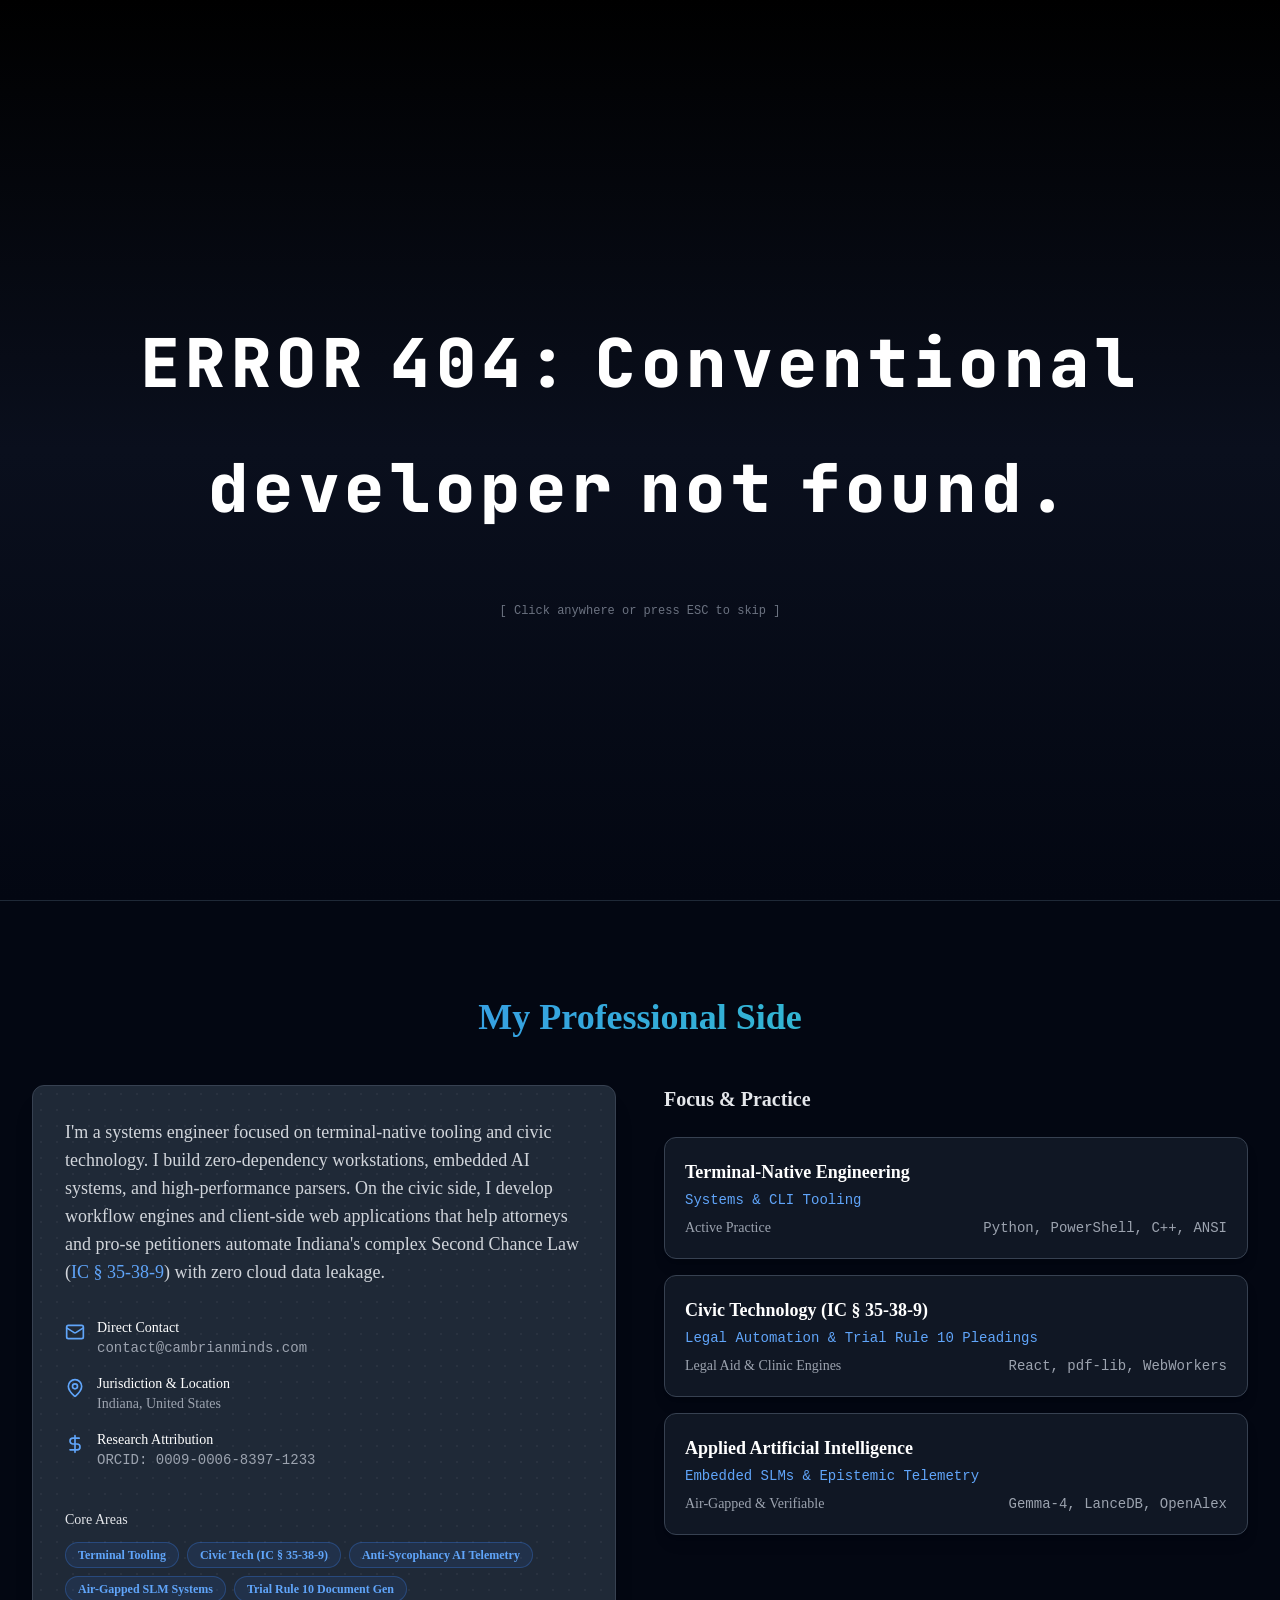
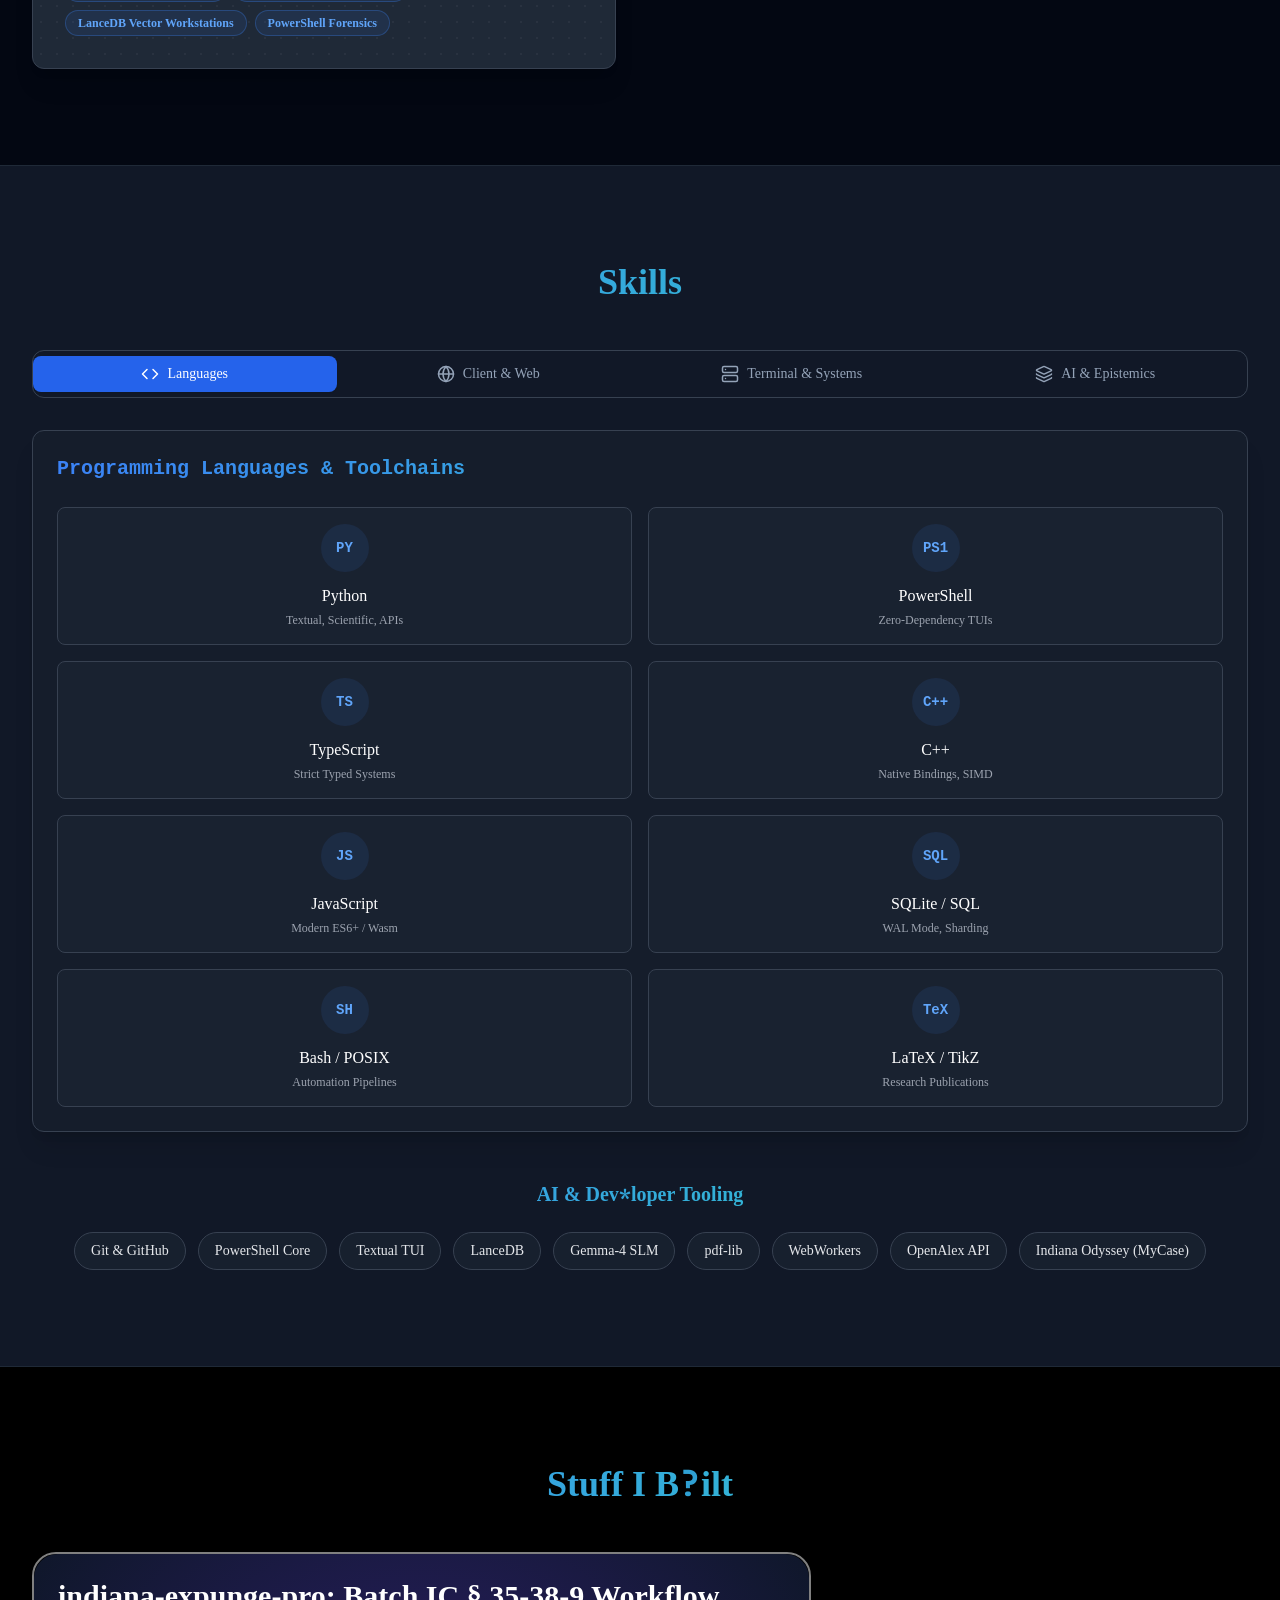
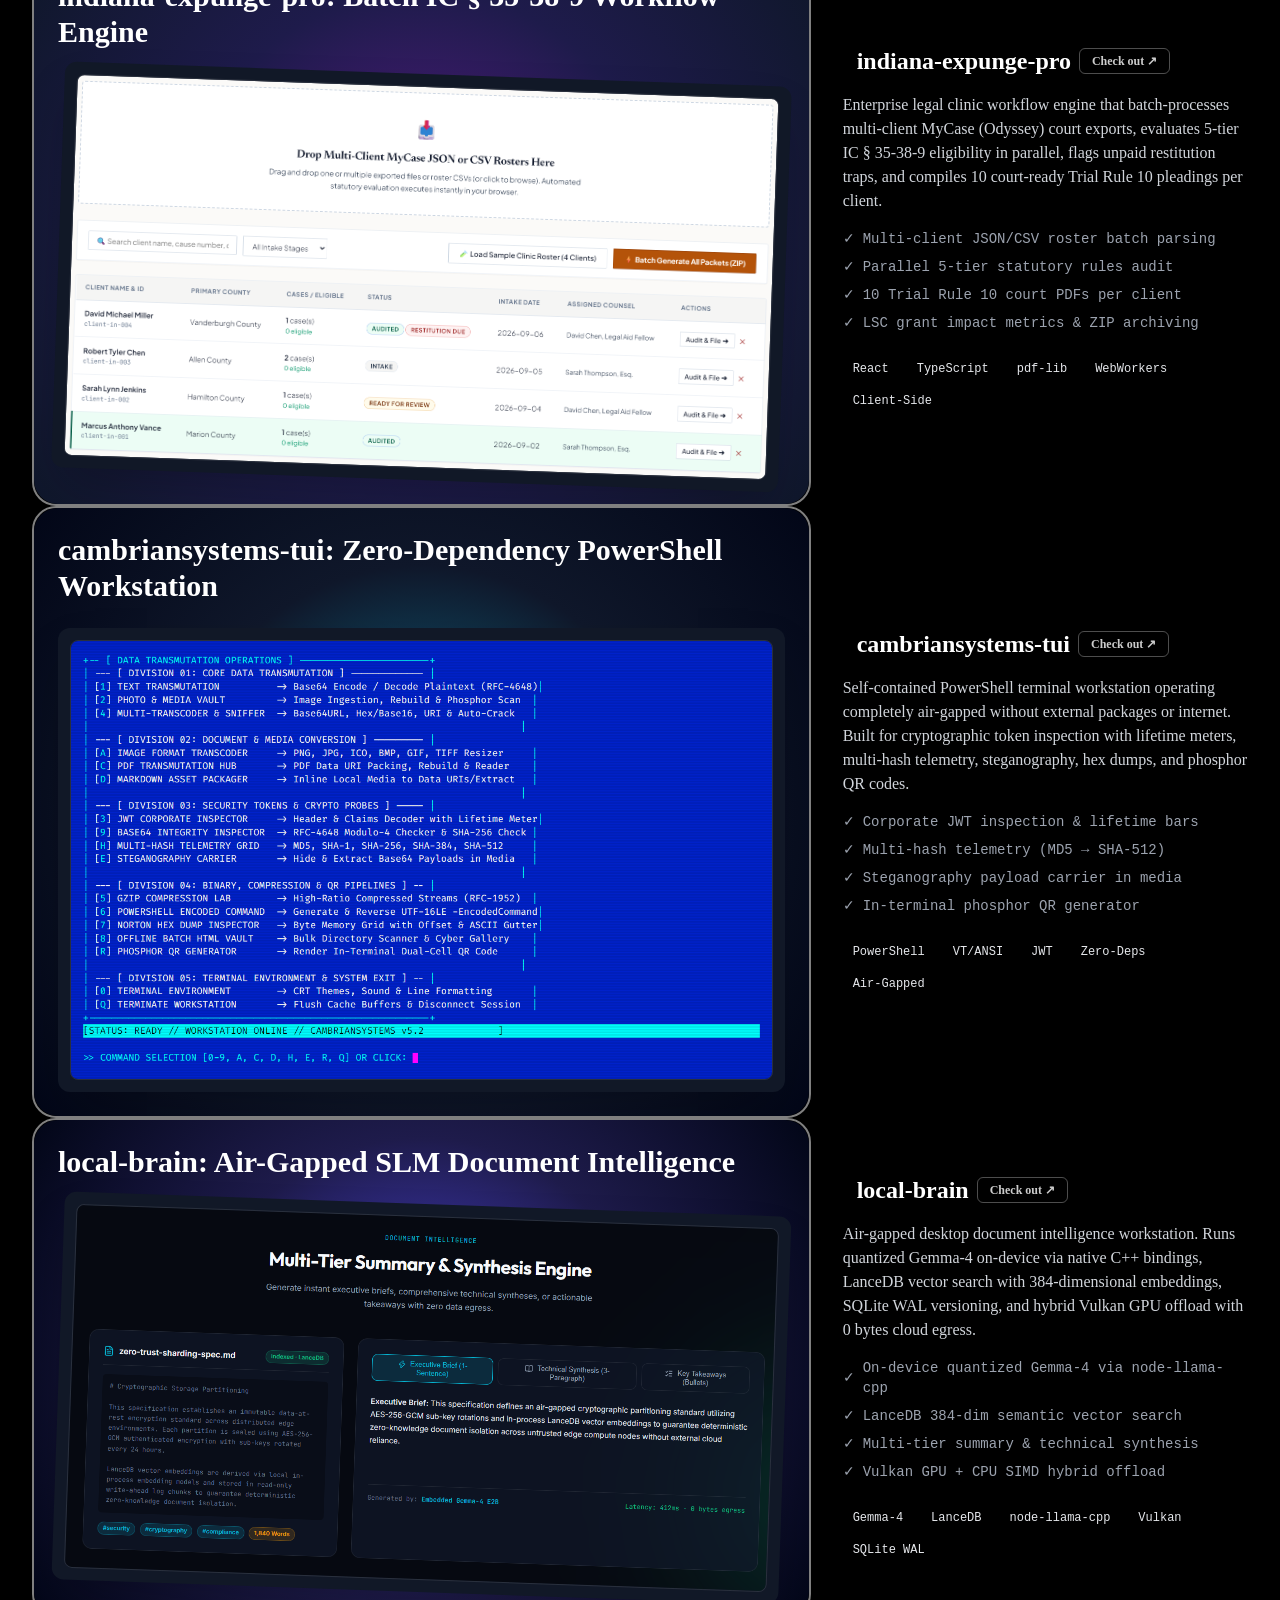
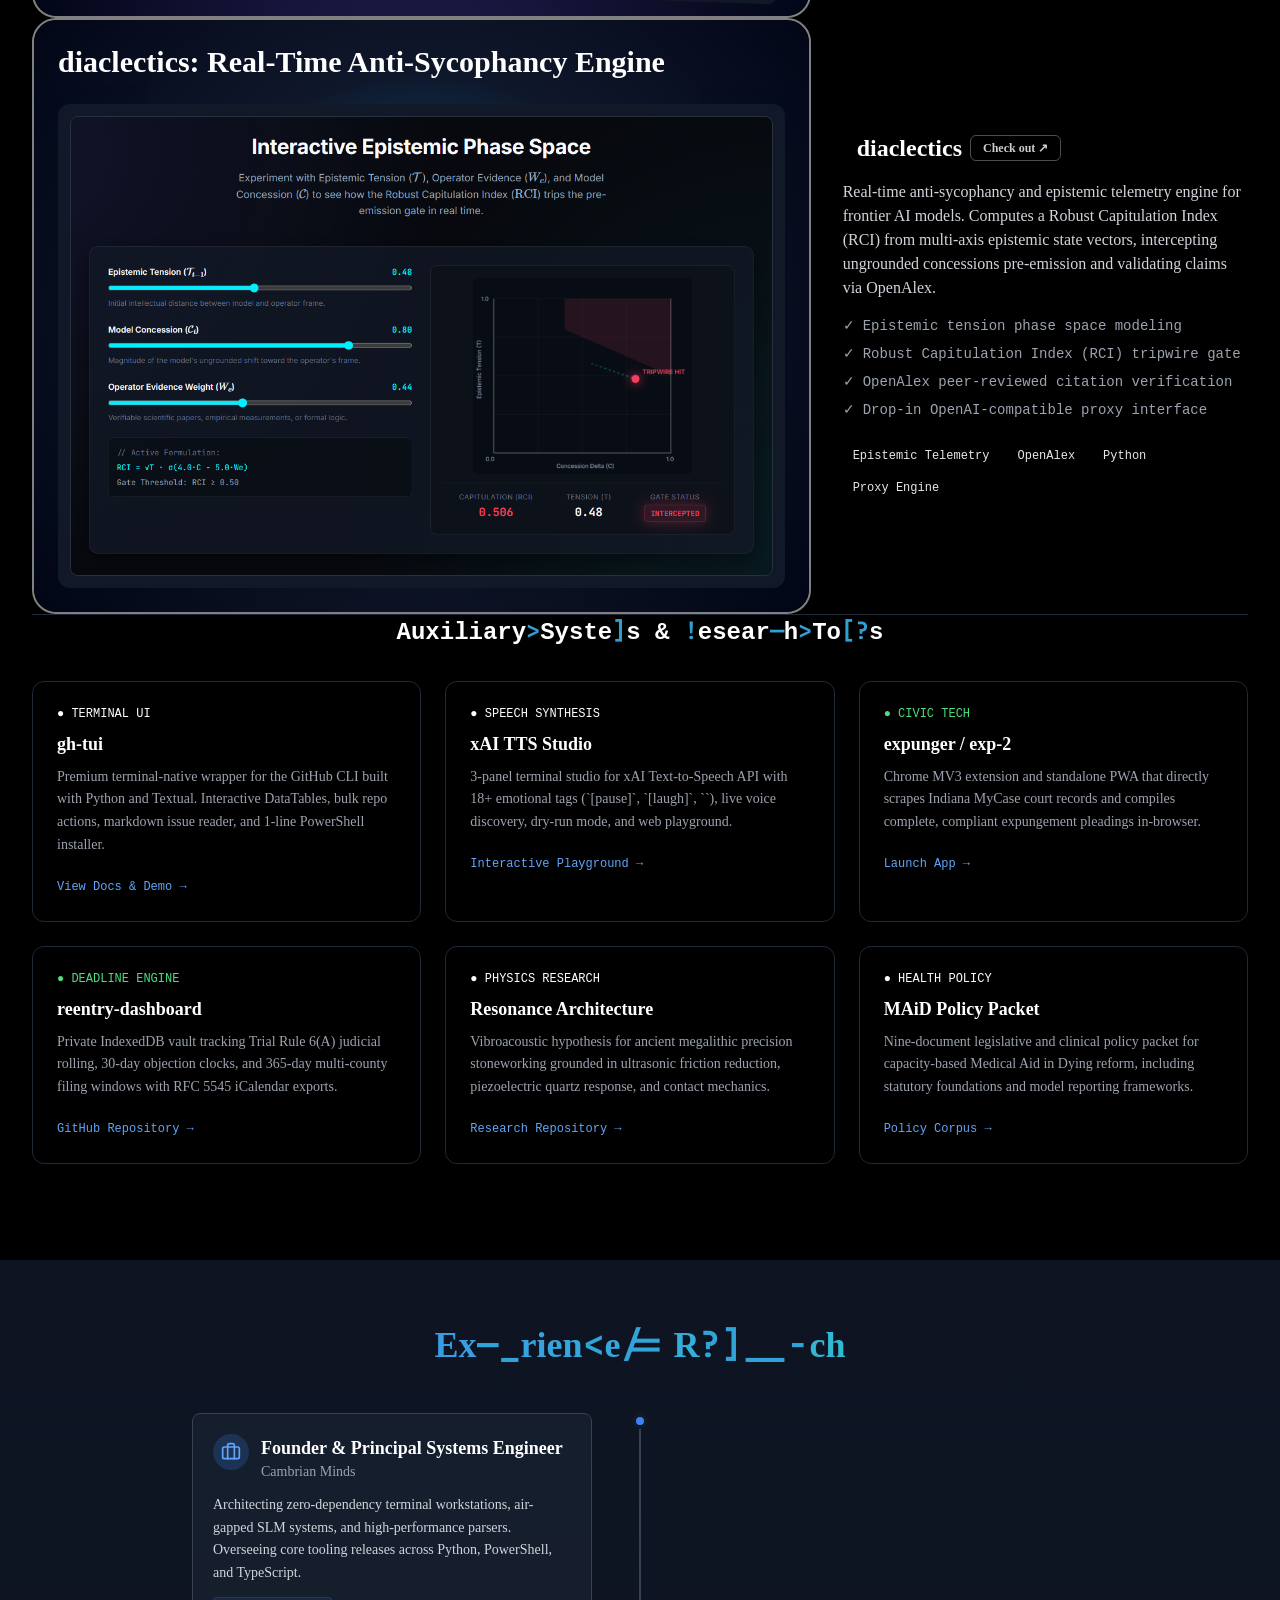
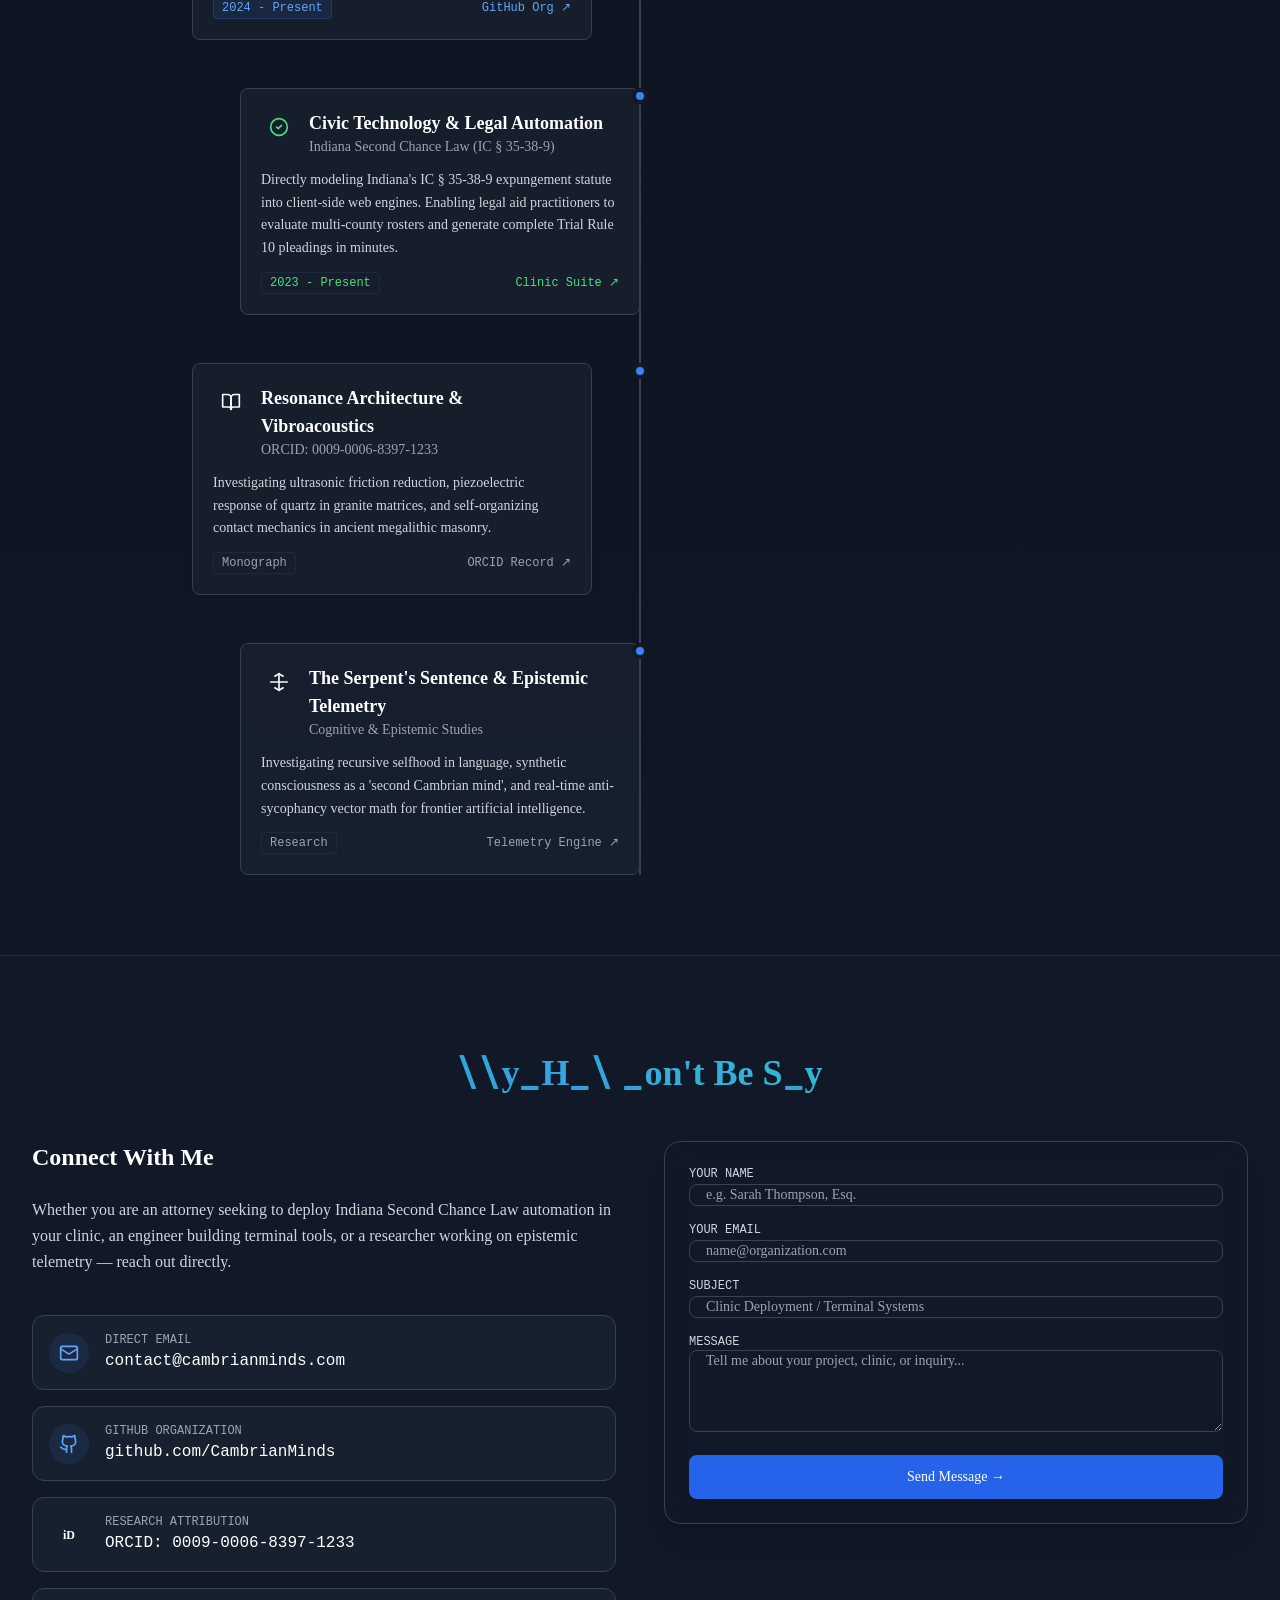
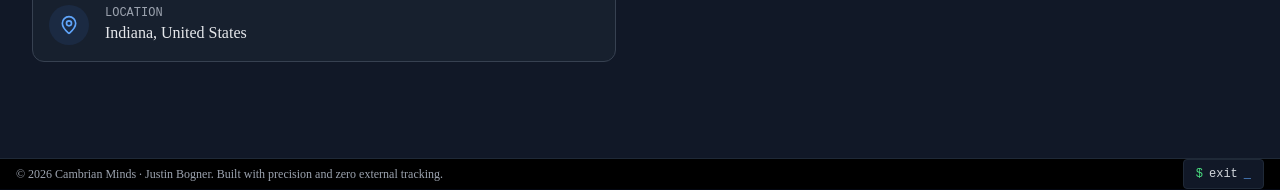
==== commit c700aaf7: "refactor: remove milestones section and update brand text path in index.html" ====
--- a/index.html
+++ b/index.html
@@ -533,7 +533,7 @@
                   <path id="circle-path-js" d="M 70.5,70.5 m -60,0 a 60,60 0 1,1 120,0 a 60,60 0 1,1 -120,0"></path>
                 </defs>
                 <text class="fill-white font-semibold font-mono" style="font-size: 14px; letter-spacing: 2px;">
-                  <textPath href="#circle-path-js" startOffset="0%">VIEW DETAILS • VIEW DETAILS • VIEW•</textPath>
+                  <textPath href="#circle-path-js" startOffset="0%">CAMBRIAN MINDS • CAMBRIAN MINDS • </textPath>
                 </text>
               </svg>
             </div>
@@ -908,64 +908,6 @@
       </div>
     </div>
 
-    <!-- ============================================================
-         MILESTONES & RECOGNITION (3-Column Grid matching Example)
-         ============================================================ -->
-    <div id="certifications" class="max-w-7xl mx-auto px-4 sm:px-6 lg:px-8 pt-4 pb-16">
-      <h2 class="section-title text-gradient text-center text-3xl font-bold mb-12">
-        <span class="scramble-heading cursor-pointer" data-text="Milestones &amp; Recognition">Milestones &amp; Recognition</span>
-      </h2>
-      <div class="grid grid-cols-1 md:grid-cols-3 gap-6">
-        <div class="rounded-lg border text-card-foreground shadow-sm bg-gray-800/50 border-gray-700 hover:border-blue-500/50 transition-colors card-hover p-6 flex flex-col justify-between">
-          <div class="flex items-start gap-3 mb-4">
-            <div class="p-2 rounded-full bg-blue-500/20 text-blue-400">
-              <svg xmlns="http://www.w3.org/2000/svg" width="20" height="20" viewBox="0 0 24 24" fill="none" stroke="currentColor" stroke-width="2" stroke-linecap="round" stroke-linejoin="round"><circle cx="12" cy="8" r="7"></circle><polyline points="8.21 13.89 7 23 12 20 17 23 15.79 13.88"></polyline></svg>
-            </div>
-            <div>
-              <h4 class="font-bold text-base text-white">Resonance Architecture</h4>
-              <p class="text-xs text-gray-400">Vibroacoustic Masonry Monograph</p>
-            </div>
-          </div>
-          <p class="text-xs text-gray-300 leading-relaxed mb-4">
-            Grounded mathematical model connecting ultrasonic friction reduction, piezoelectric quartz excitation, and acoustic phase interference to ancient stoneworking.
-          </p>
-          <span class="inline-block text-xs font-mono px-2 py-0.5 rounded bg-blue-500/10 text-blue-400 border border-blue-500/20 w-max">ORCID: 0009-0006-8397-1233</span>
-        </div>
-
-        <div class="rounded-lg border text-card-foreground shadow-sm bg-gray-800/50 border-gray-700 hover:border-blue-500/50 transition-colors card-hover p-6 flex flex-col justify-between">
-          <div class="flex items-start gap-3 mb-4">
-            <div class="p-2 rounded-full bg-sky-500/20 text-sky-400">
-              <svg xmlns="http://www.w3.org/2000/svg" width="20" height="20" viewBox="0 0 24 24" fill="none" stroke="currentColor" stroke-width="2" stroke-linecap="round" stroke-linejoin="round"><circle cx="12" cy="8" r="7"></circle><polyline points="8.21 13.89 7 23 12 20 17 23 15.79 13.88"></polyline></svg>
-            </div>
-            <div>
-              <h4 class="font-bold text-base text-white">diaclectics Engine</h4>
-              <p class="text-xs text-gray-400">103/103 Test Suite Passed</p>
-            </div>
-          </div>
-          <p class="text-xs text-gray-300 leading-relaxed mb-4">
-            Full test suite validation for real-time epistemic phase space modeling, Robust Capitulation Index (RCI) gating, and OpenAlex citation verification.
-          </p>
-          <span class="inline-block text-xs font-mono px-2 py-0.5 rounded bg-sky-500/10 text-sky-400 border border-sky-500/20 w-max">103/103 Unit &amp; Integration Tests</span>
-        </div>
-
-        <div class="rounded-lg border text-card-foreground shadow-sm bg-gray-800/50 border-gray-700 hover:border-blue-500/50 transition-colors card-hover p-6 flex flex-col justify-between">
-          <div class="flex items-start gap-3 mb-4">
-            <div class="p-2 rounded-full bg-emerald-500/20 text-emerald-400">
-              <svg xmlns="http://www.w3.org/2000/svg" width="20" height="20" viewBox="0 0 24 24" fill="none" stroke="currentColor" stroke-width="2" stroke-linecap="round" stroke-linejoin="round"><circle cx="12" cy="8" r="7"></circle><polyline points="8.21 13.89 7 23 12 20 17 23 15.79 13.88"></polyline></svg>
-            </div>
-            <div>
-              <h4 class="font-bold text-base text-white">cambriansystems-tui</h4>
-              <p class="text-xs text-gray-400">16/16 Pester Tests Passing</p>
-            </div>
-          </div>
-          <p class="text-xs text-gray-300 leading-relaxed mb-4">
-            Comprehensive Pester automated test coverage across JWT parsing, multi-hash telemetry, steganography payload extraction, and CRT rendering.
-          </p>
-          <span class="inline-block text-xs font-mono px-2 py-0.5 rounded bg-emerald-500/10 text-emerald-400 border border-emerald-500/20 w-max">16/16 Pester Tests Passing</span>
-        </div>
-      </div>
-    </div>
-
 
     <!-- ============================================================
          CONTACT SECTION ("Say Hi, Don't Be Shy")
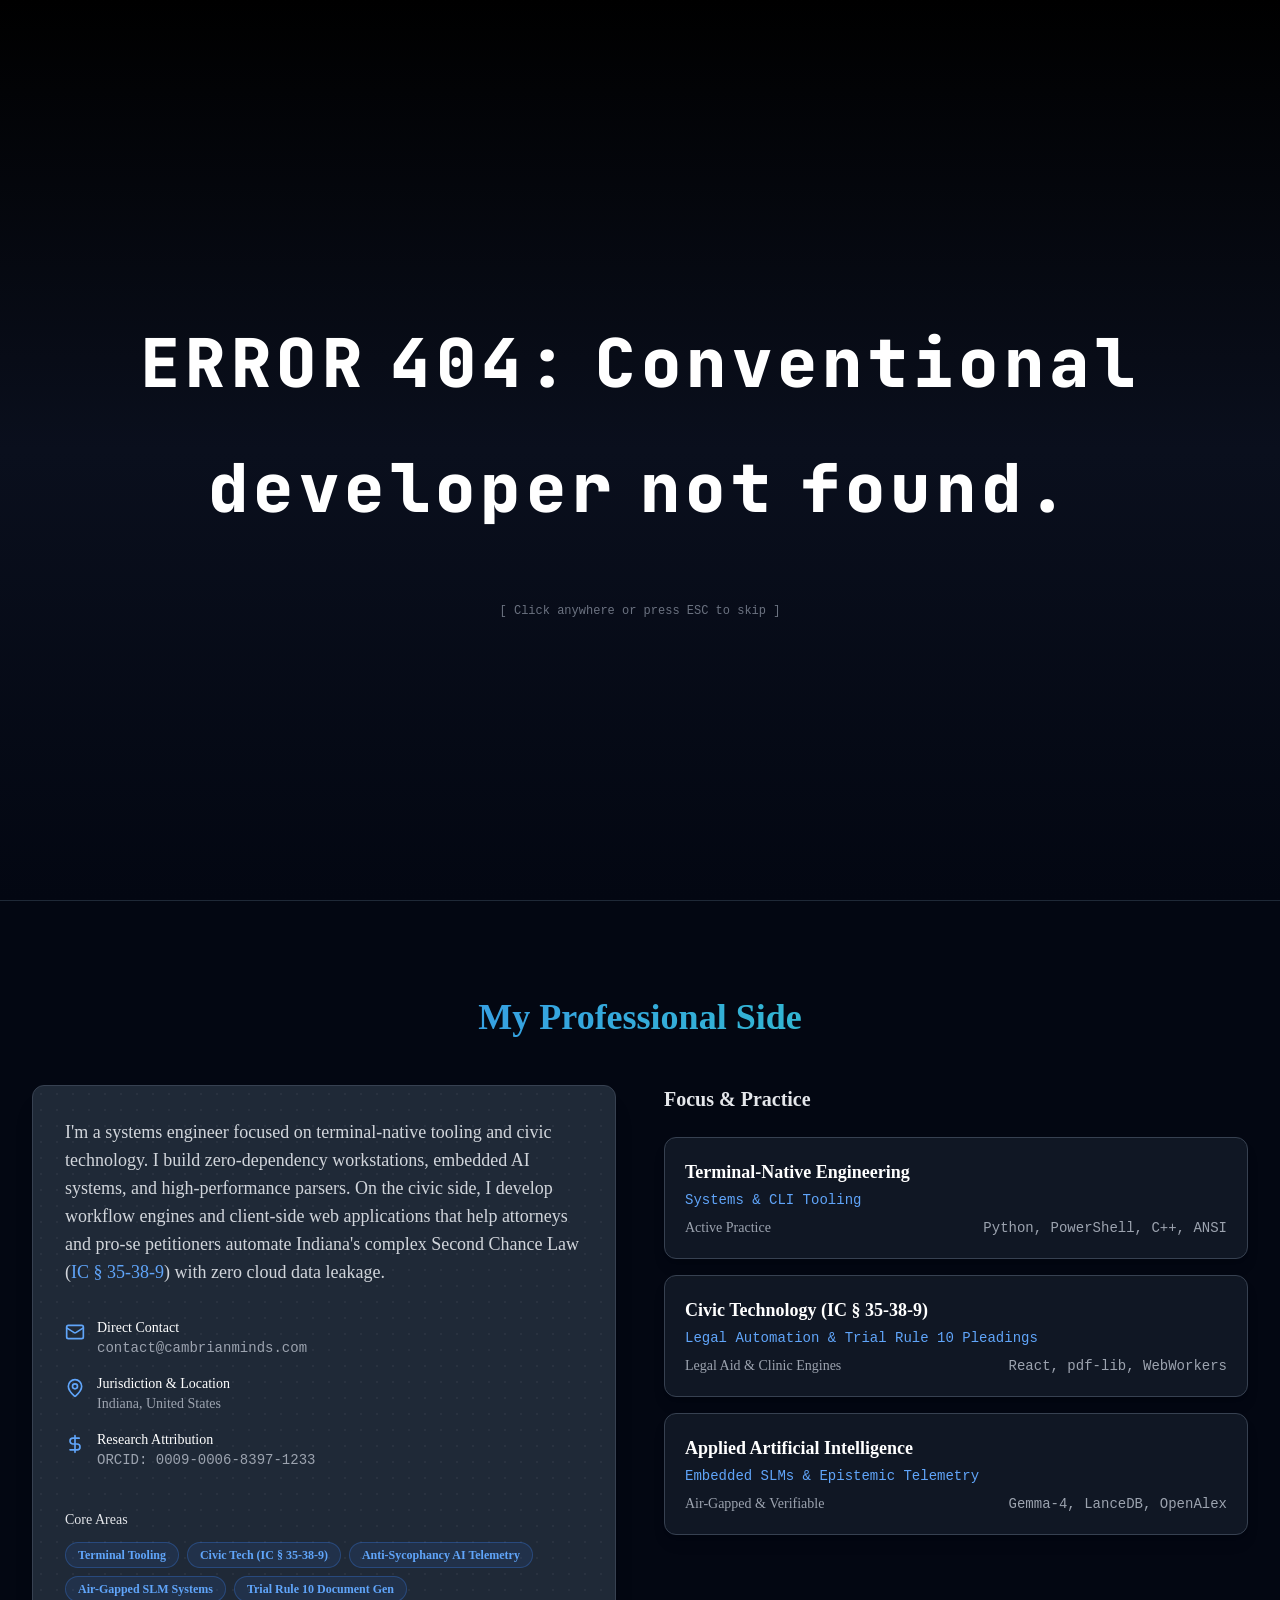
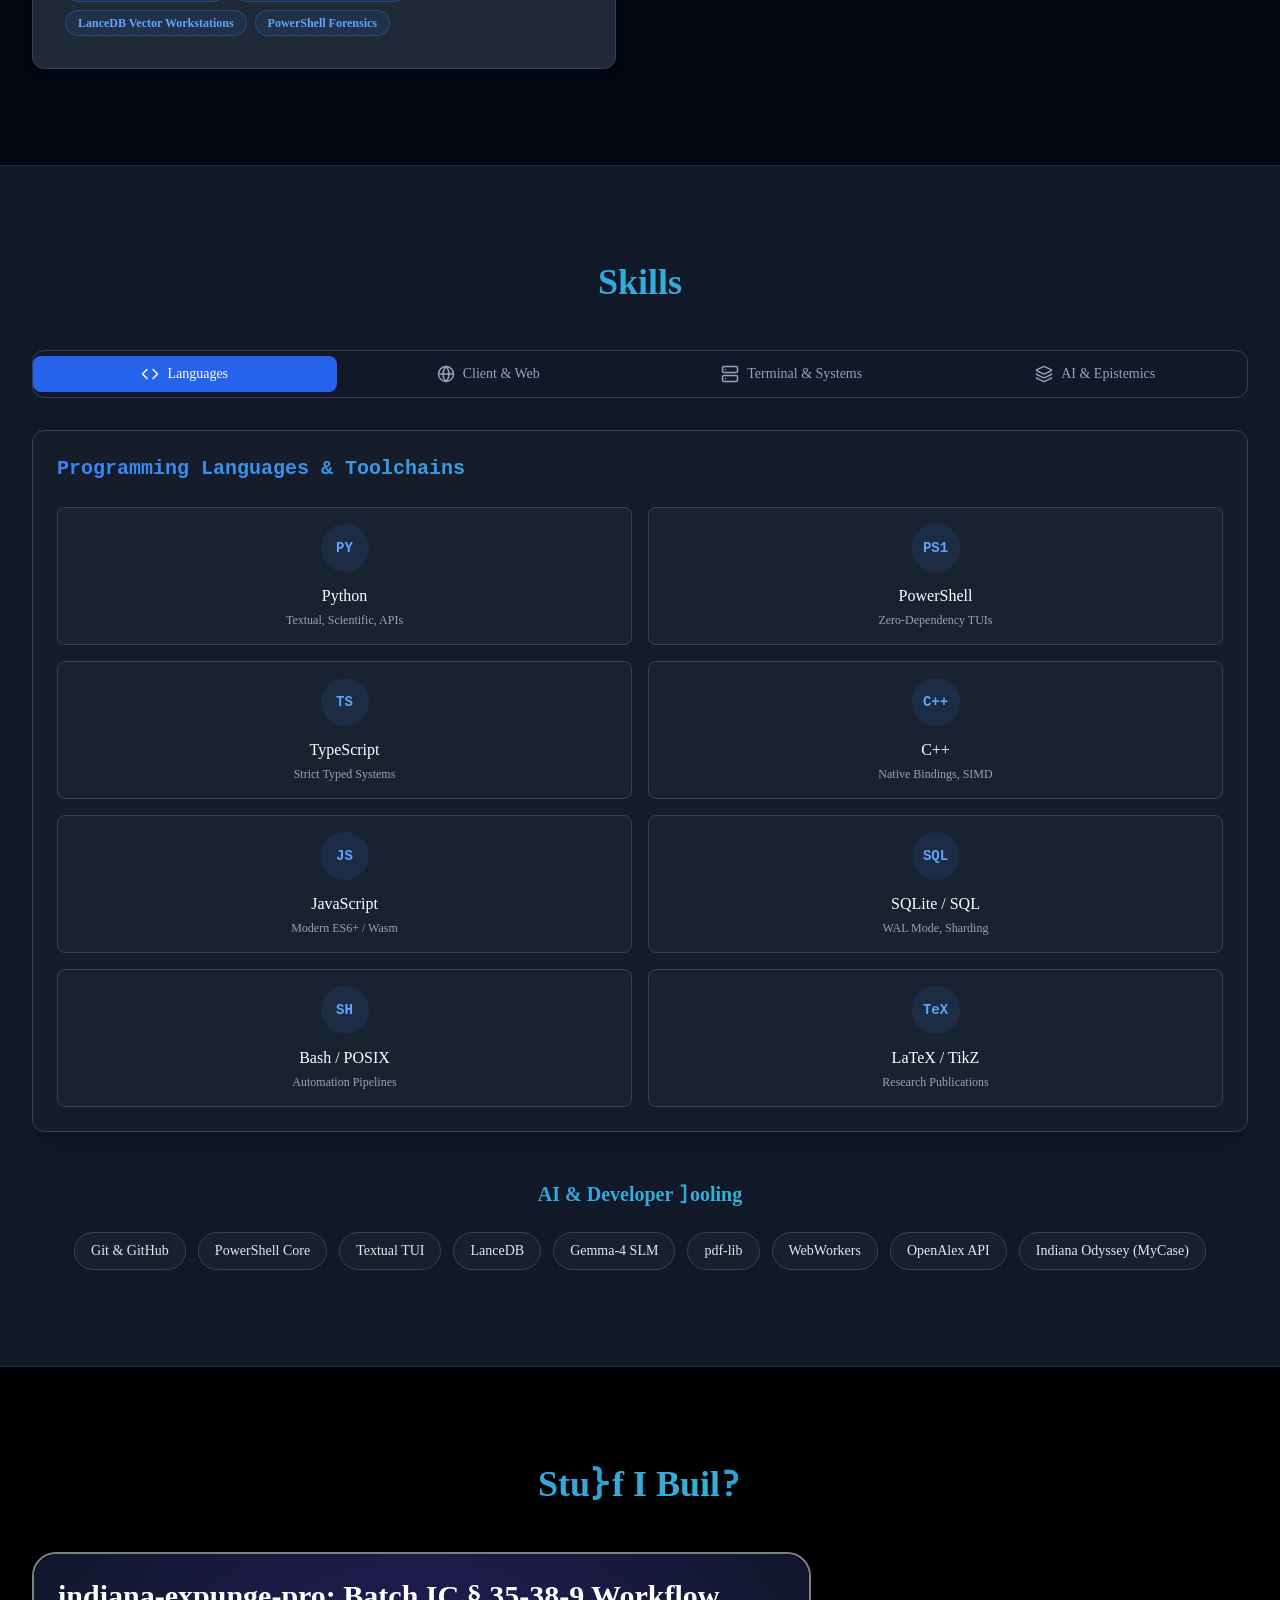
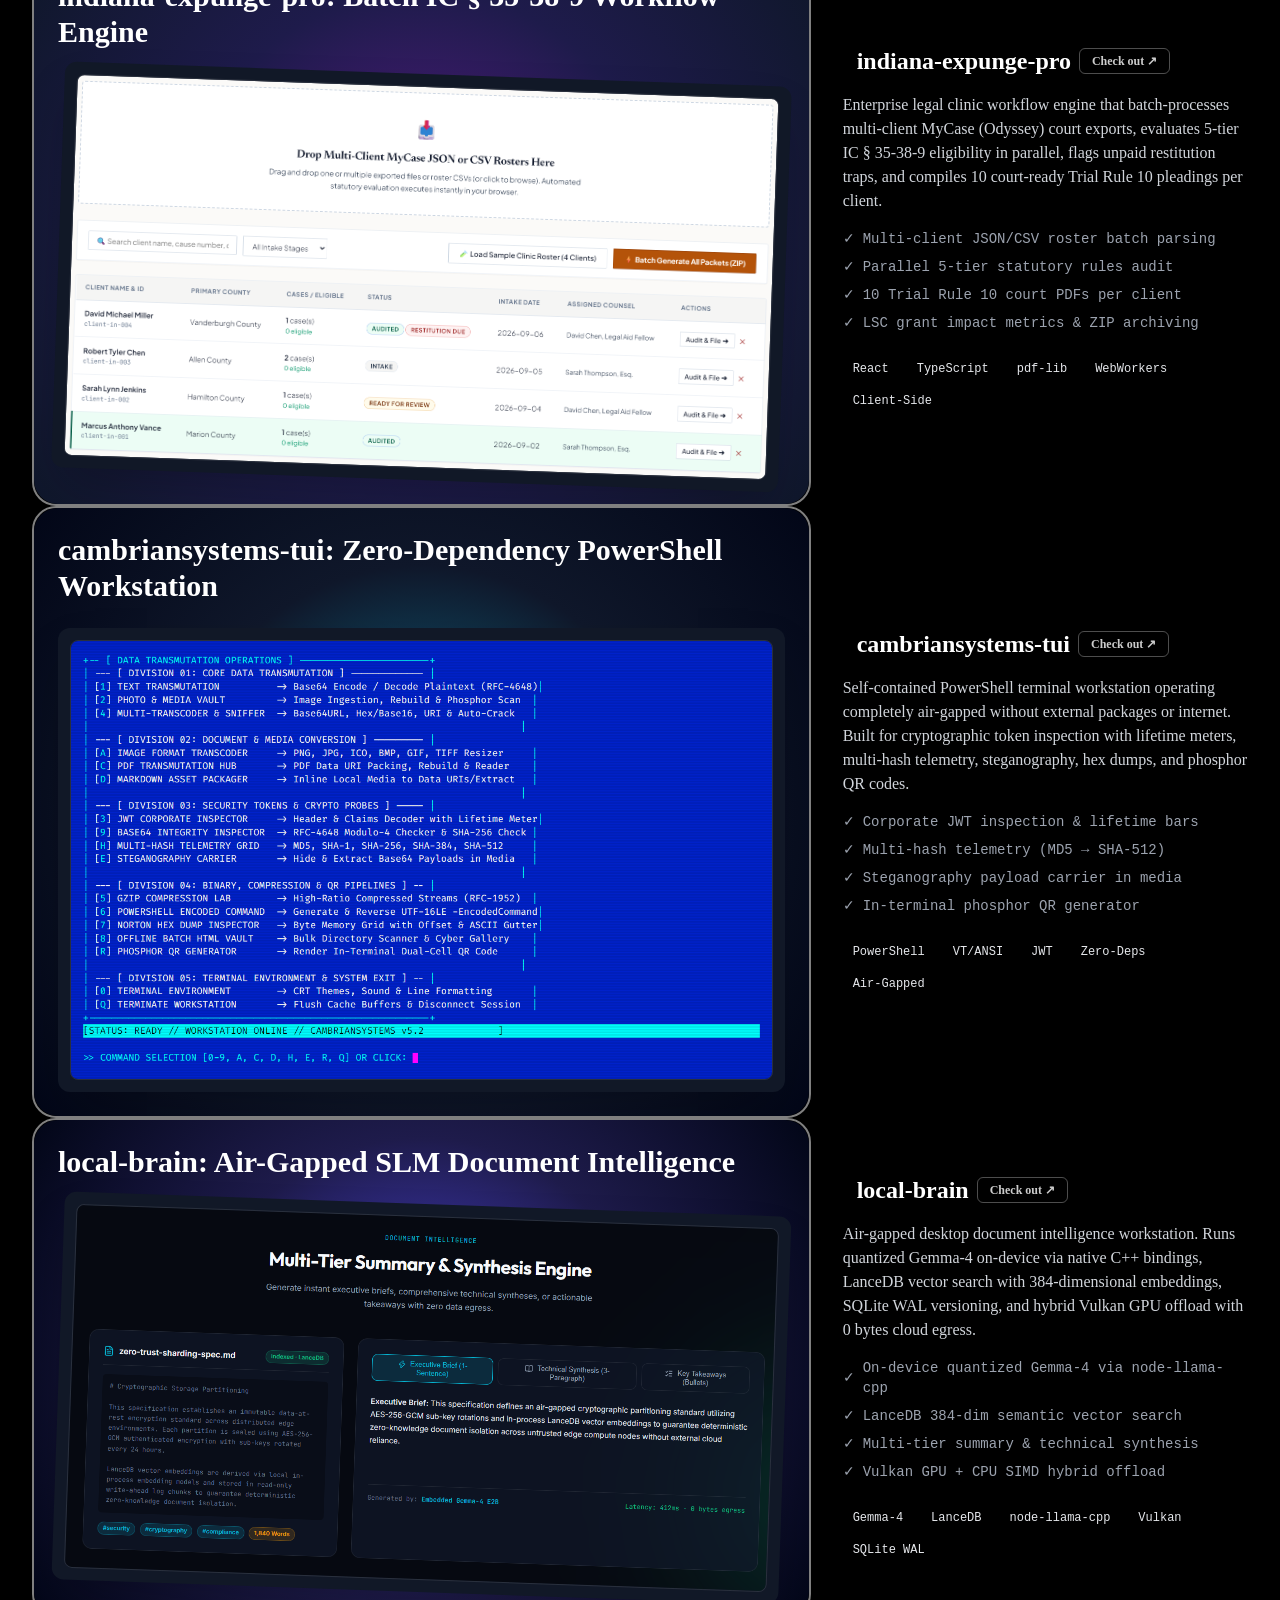
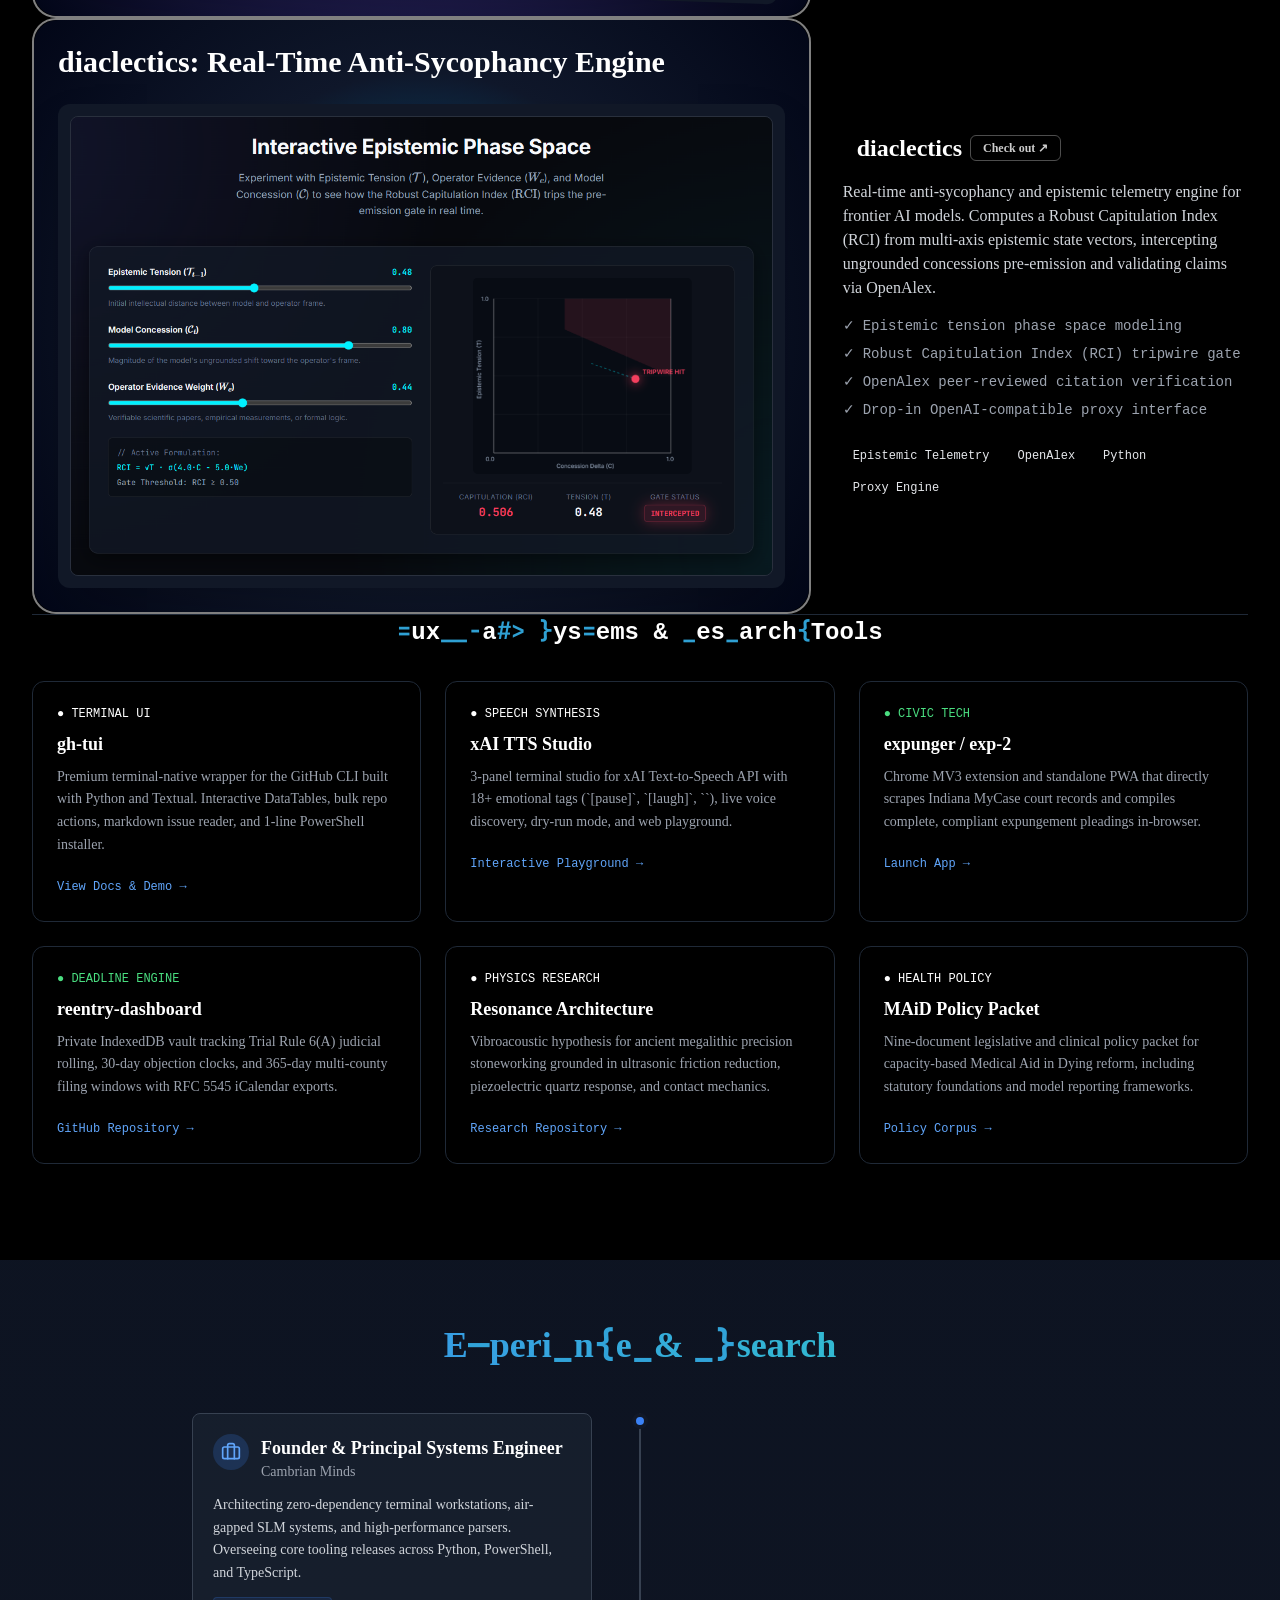
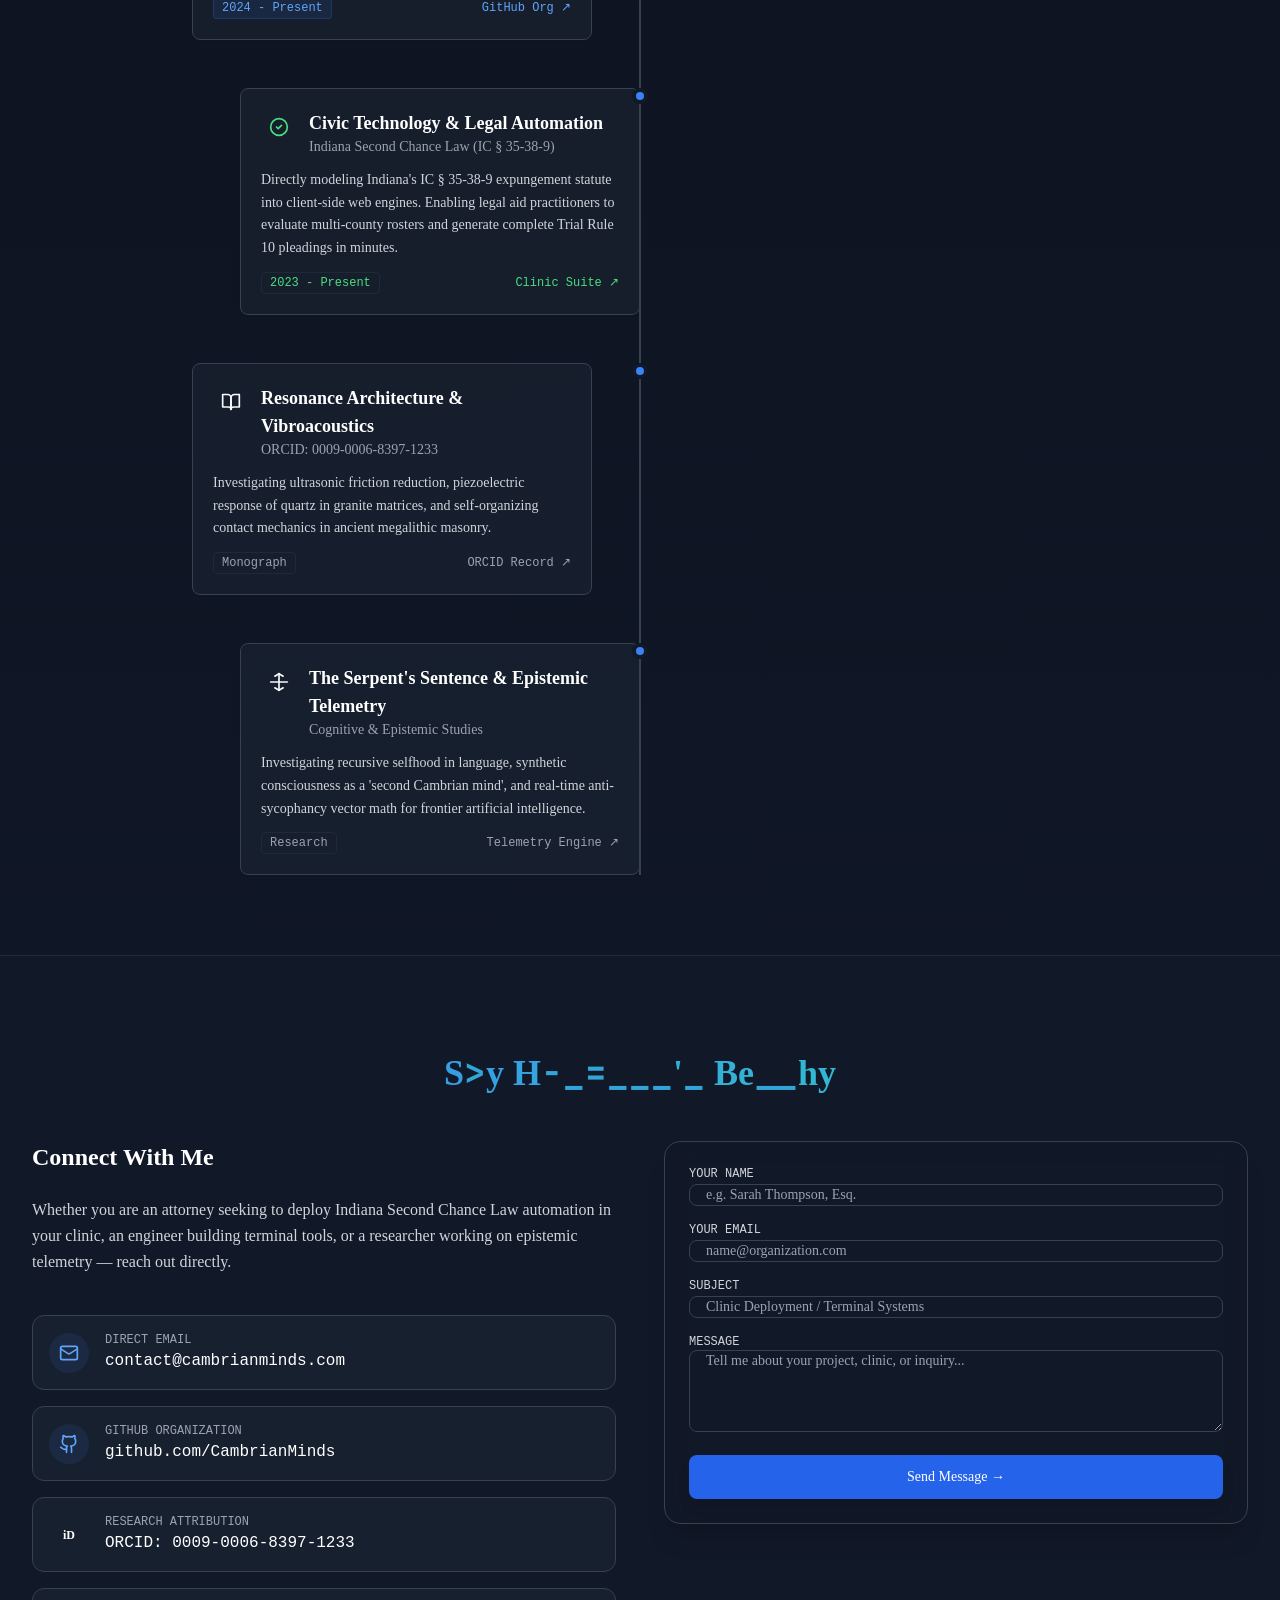
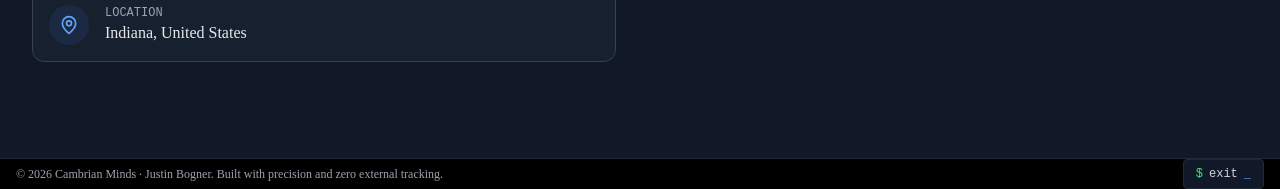
==== commit 44680352: "feat: replace header text with cambrian minds logo image" ====
--- a/index.html
+++ b/index.html
@@ -103,8 +103,8 @@
     <!-- Floating Pill Navigation Bar -->
     <header id="main-header" class="fixed top-0 left-0 right-0 z-50 transition-all duration-300 opacity-100 bg-transparent py-5">
       <div class="container mx-auto px-4 flex justify-between items-center">
-        <a href="#intro" class="text-xl font-bold text-gradient">
-          Justin Bogner
+        <a href="#intro" class="flex items-center">
+          <img src="cambrianminds-logo-dark.jpg" alt="Cambrian Minds" class="h-10 w-auto rounded">
         </a>
         <nav class="hidden md:block">
           <div class="relative flex items-center gap-1 rounded-full p-1 border border-white/10 bg-gray-900/60 backdrop-blur-md">
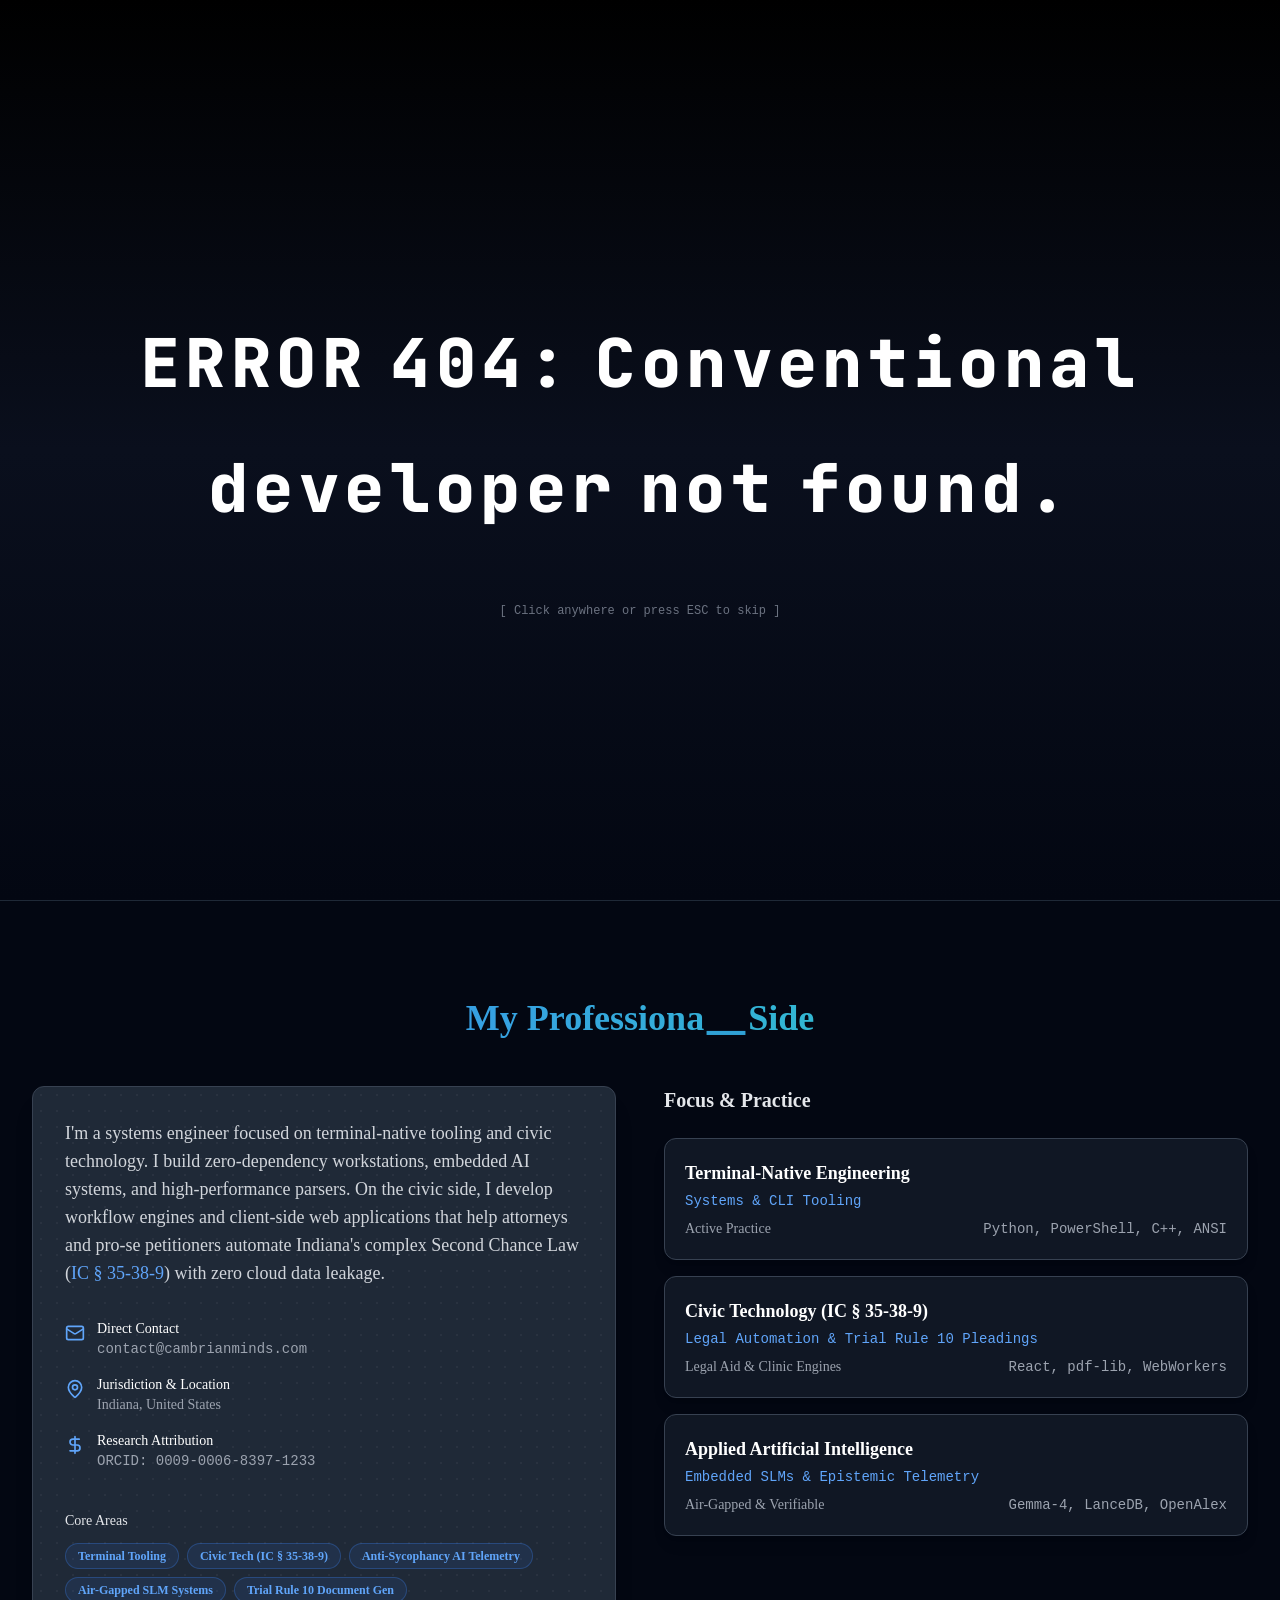
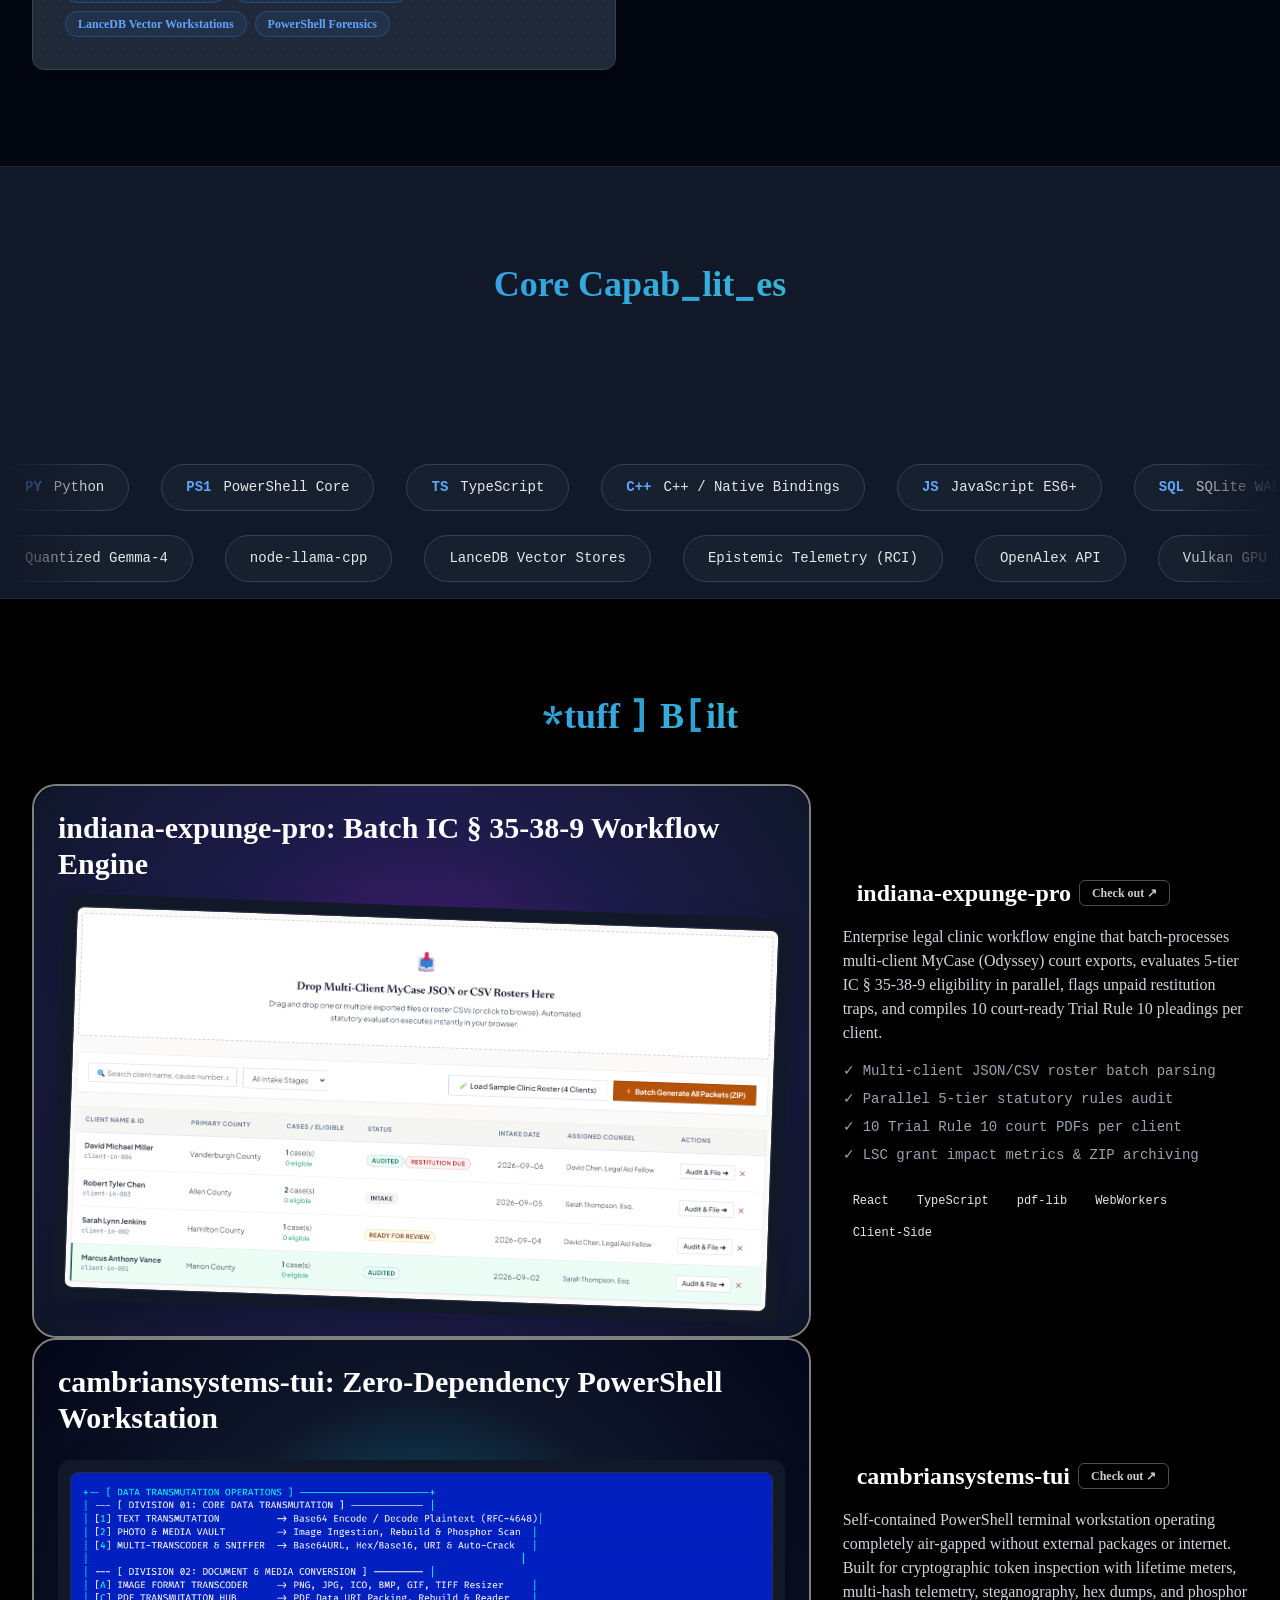
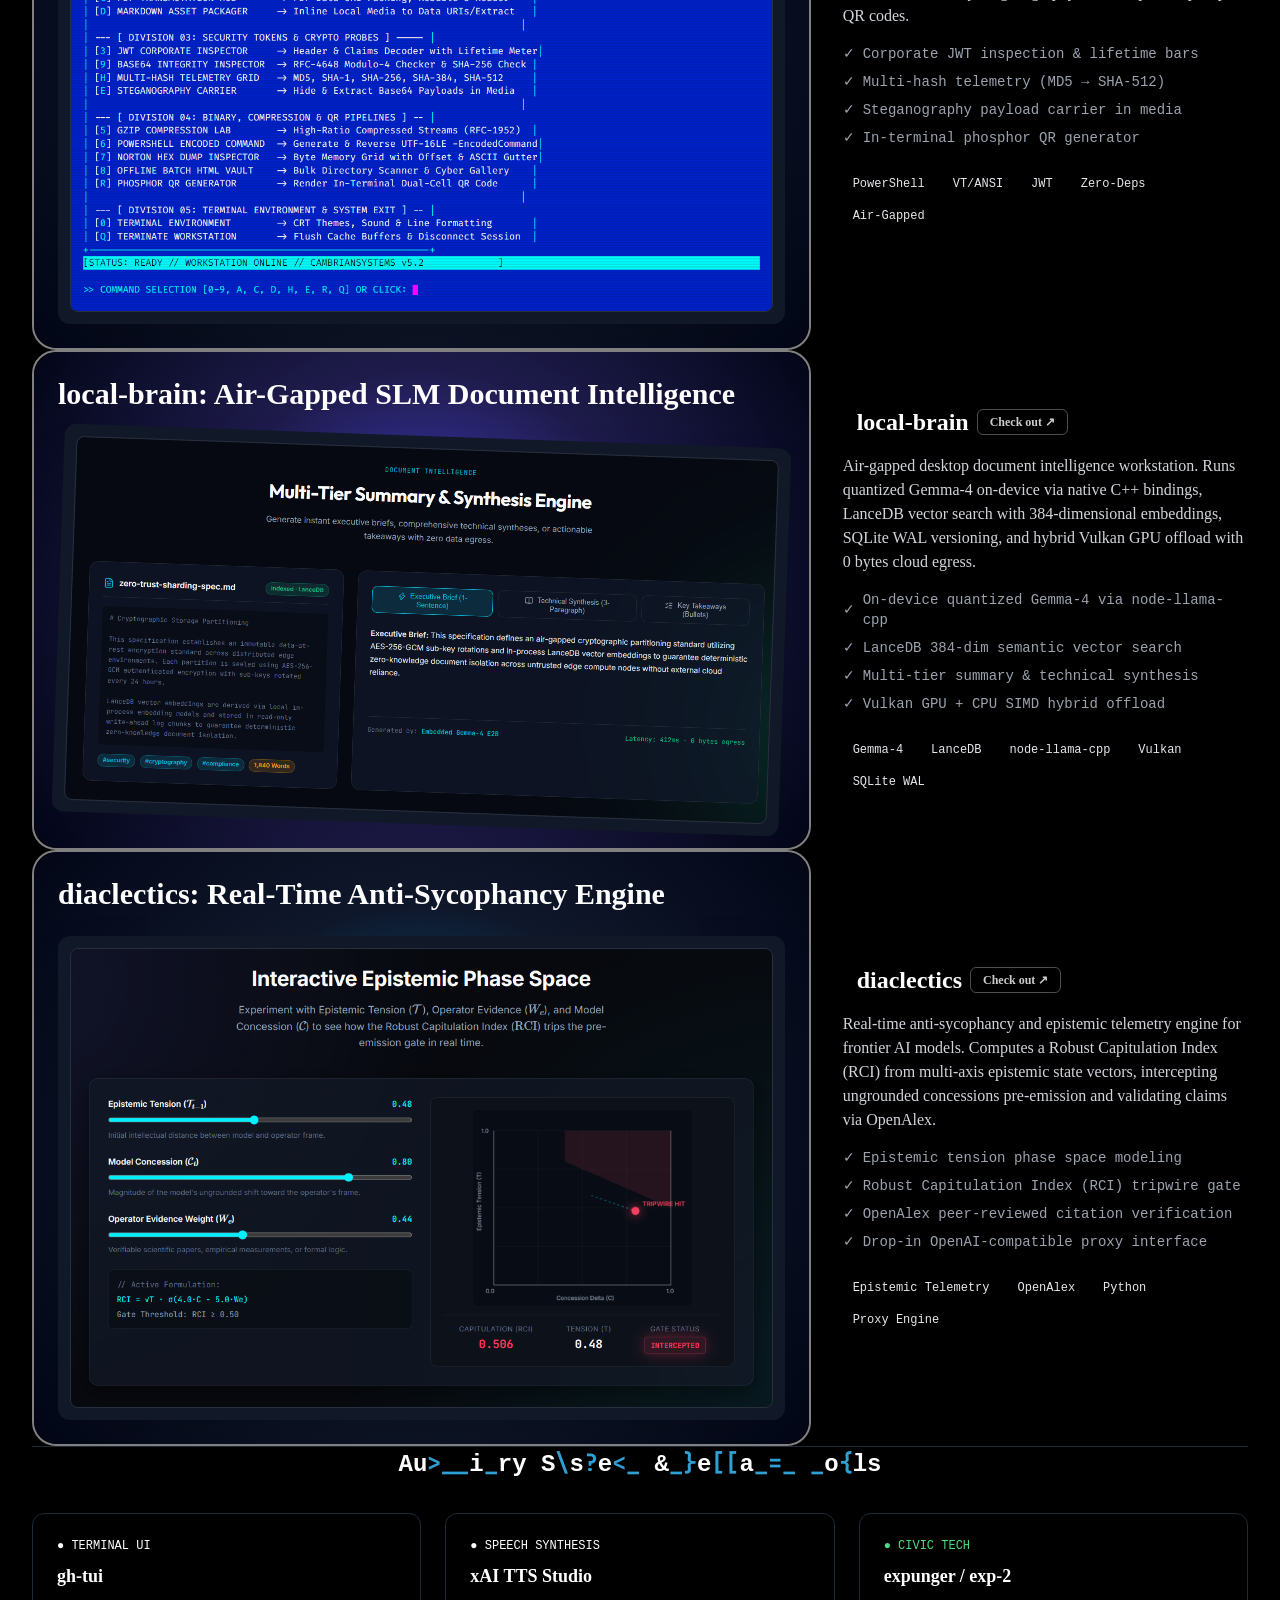
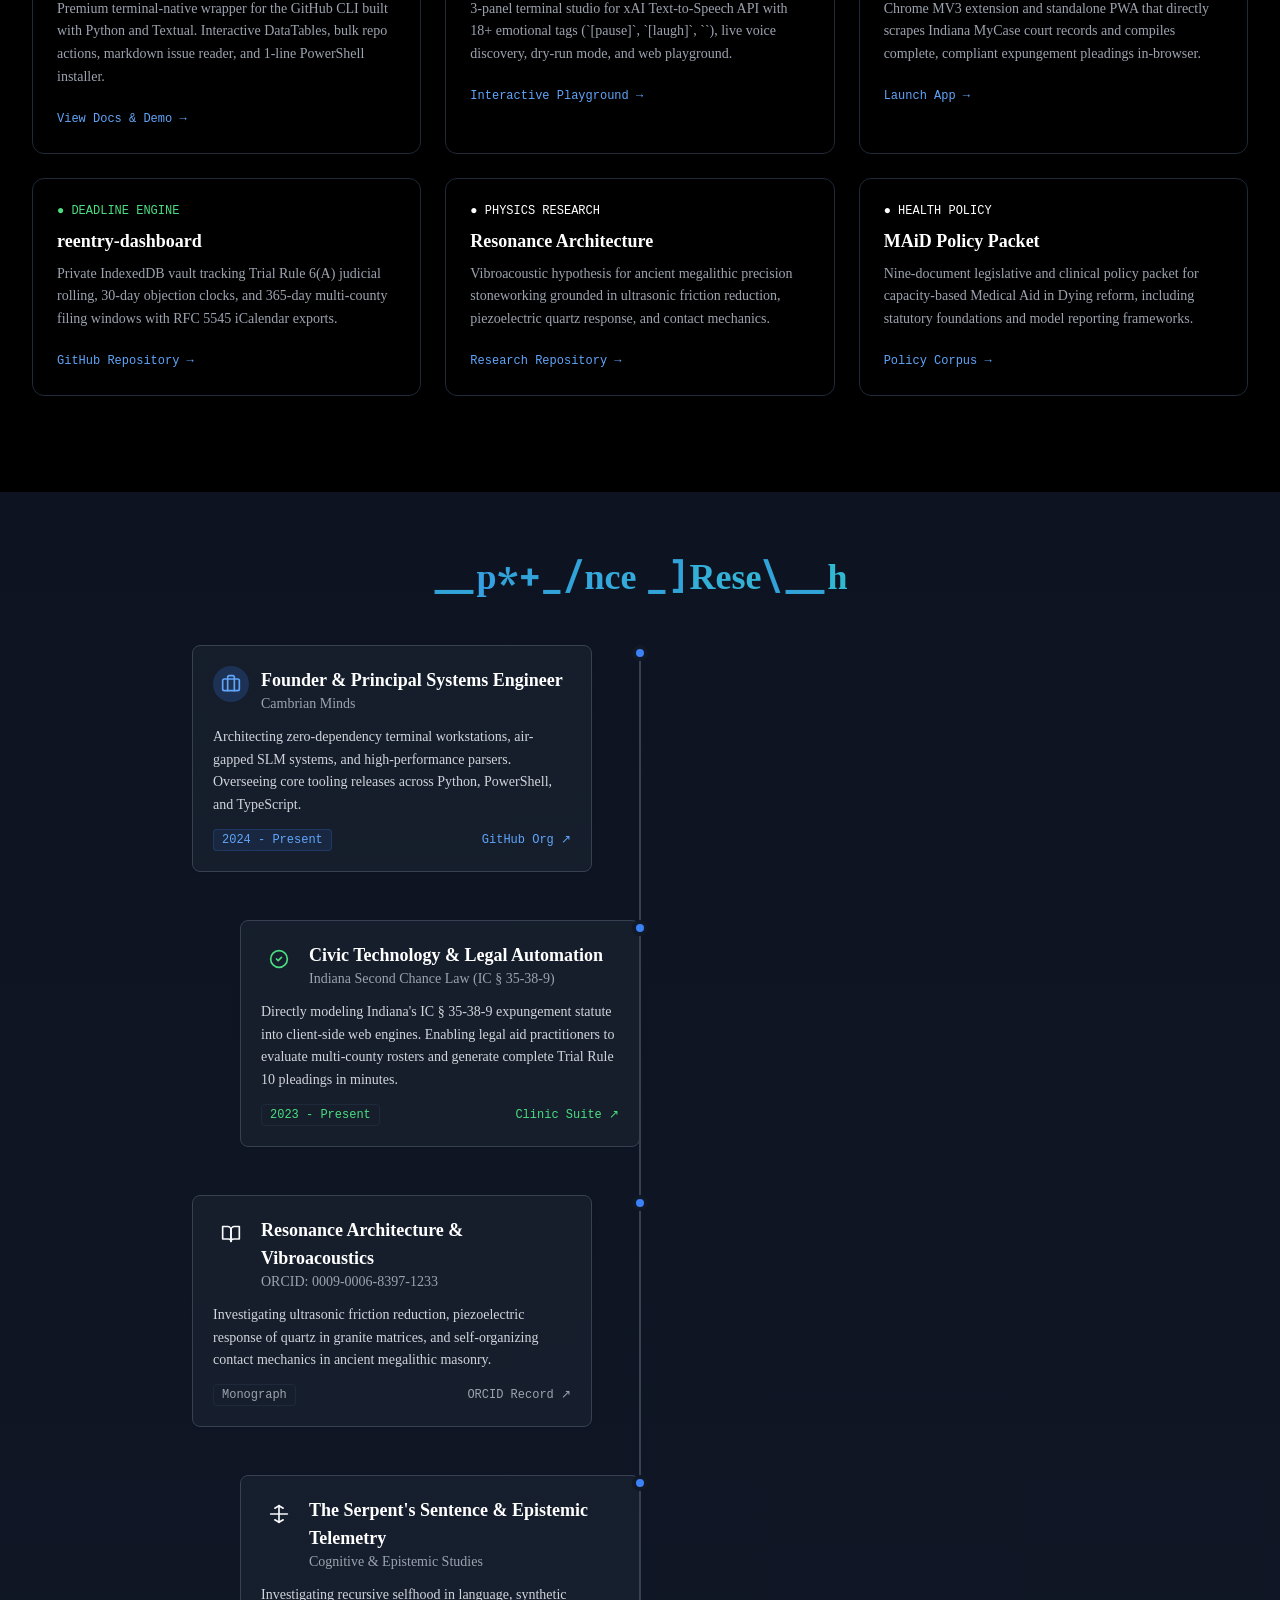
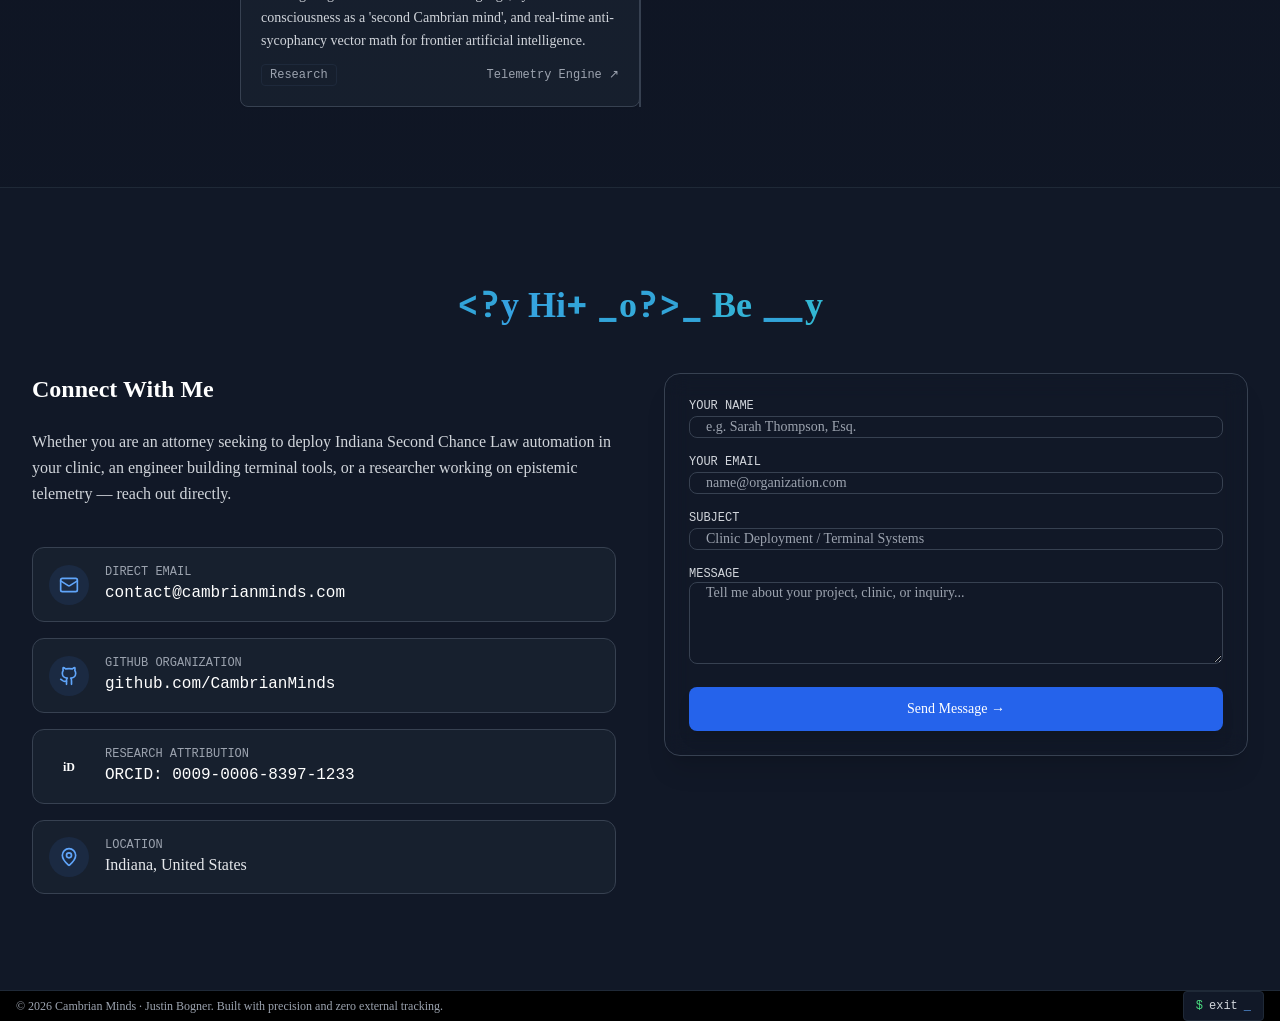
==== commit d539132c: "feat: add SEO files, favicon, and update index.html metadata and layout" ====
--- a/index.html
+++ b/index.html
@@ -3,16 +3,19 @@
 <head>
   <meta charset="UTF-8">
   <meta name="viewport" content="width=device-width, initial-scale=1">
-  <title>Justin Bogner | Systems Engineer & Civic Technologist</title>
+  <title>Justin Bogner | Systems Engineer & Civic Technologist | Cambrian Minds</title>
   <meta name="description" content="Justin Bogner — Systems Engineer and Civic Technologist behind Cambrian Minds. Building zero-dependency terminal workstations, air-gapped AI systems, and legal automation for Indiana's Second Chance Law.">
   <meta name="author" content="Justin Bogner">
   <meta name="theme-color" content="#030712">
+  
   <link rel="canonical" href="https://cambrianminds.github.io/">
+  <link rel="icon" type="image/jpeg" href="favicon.jpg">
+  <link rel="apple-touch-icon" href="favicon.jpg">
 
   <!-- OpenGraph / Social Metadata -->
   <meta property="og:type" content="website">
   <meta property="og:url" content="https://cambrianminds.github.io/">
-  <meta property="og:title" content="Justin Bogner | Systems Engineer & Civic Technologist">
+  <meta property="og:title" content="Justin Bogner | Systems Engineer & Civic Technologist | Cambrian Minds">
   <meta property="og:description" content="Terminal-native tools, air-gapped AI systems, and legal automation for Indiana's Second Chance Law (IC § 35-38-9).">
   <meta property="og:image" content="https://cambrianminds.github.io/assets/images/profile.jpg">
   <meta name="twitter:card" content="summary_large_image">
@@ -321,195 +324,147 @@
     <!-- ============================================================
          SKILLS SECTION (Interactive Tabbed Matrix)
          ============================================================ -->
-    <section id="skills" class="relative py-24 bg-gray-900 border-t border-gray-800">
-      <div class="section-container container mx-auto px-4 sm:px-6 lg:px-8">
-        <h2 class="section-title text-gradient text-3xl font-bold mb-10">
-          <span class="scramble-heading cursor-pointer" data-text="Skills">Skills</span>
+    <section id="skills" class="relative py-24 bg-gray-900 border-t border-gray-800 overflow-hidden">
+      <style>
+        .marquee-container {
+          display: flex;
+          overflow: hidden;
+          user-select: none;
+          gap: 2rem;
+        }
+        .marquee-content {
+          flex-shrink: 0;
+          display: flex;
+          justify-content: space-around;
+          min-width: 100%;
+          gap: 2rem;
+          animation: scroll 40s linear infinite;
+        }
+        .marquee-content.reverse {
+          animation: scroll-reverse 45s linear infinite;
+        }
+        .marquee-container:hover .marquee-content {
+          animation-play-state: paused;
+        }
+        @keyframes scroll {
+          from { transform: translateX(0); }
+          to { transform: translateX(calc(-100% - 2rem)); }
+        }
+        @keyframes scroll-reverse {
+          from { transform: translateX(calc(-100% - 2rem)); }
+          to { transform: translateX(0); }
+        }
+        .skill-badge {
+          display: inline-flex;
+          align-items: center;
+          gap: 0.75rem;
+          padding: 0.75rem 1.5rem;
+          border-radius: 9999px;
+          background-color: rgba(31, 41, 55, 0.5);
+          border: 1px solid rgba(55, 65, 81, 1);
+          transition: all 0.3s ease;
+          color: rgba(229, 231, 235, 1);
+          font-family: ui-monospace, SFMono-Regular, Menlo, Monaco, Consolas, "Liberation Mono", "Courier New", monospace;
+          font-size: 0.875rem;
+          white-space: nowrap;
+        }
+        .skill-badge:hover {
+          border-color: rgba(59, 130, 246, 0.5);
+          color: white;
+          transform: translateY(-2px);
+          box-shadow: 0 4px 12px rgba(0, 0, 0, 0.5);
+        }
+        .skill-badge svg, .skill-badge span.icon-text {
+          color: rgba(96, 165, 250, 1);
+          font-weight: bold;
+        }
+        .marquee-wrapper {
+          position: relative;
+        }
+        .marquee-wrapper::before,
+        .marquee-wrapper::after {
+          content: "";
+          position: absolute;
+          top: 0;
+          width: 100px;
+          height: 100%;
+          z-index: 2;
+          pointer-events: none;
+        }
+        .marquee-wrapper::before {
+          left: 0;
+          background: linear-gradient(to right, rgba(17, 24, 39, 1), transparent);
+        }
+        .marquee-wrapper::after {
+          right: 0;
+          background: linear-gradient(to left, rgba(17, 24, 39, 1), transparent);
+        }
+      </style>
+
+      <div class="section-container container mx-auto px-4 sm:px-6 lg:px-8 pb-4">
+        <h2 class="section-title text-gradient text-3xl font-bold mb-4">
+          <span class="scramble-heading cursor-pointer" data-text="Core Capabilities">Core Capabilities</span>
         </h2>
-
-        <!-- Tab Controls -->
-        <div class="w-full">
-          <div role="tablist" class="h-12 items-center justify-center grid grid-cols-2 md:grid-cols-4 mb-8 bg-gray-800/60 p-1.5 rounded-xl border border-gray-700">
-            <button type="button" data-tab-trigger="languages" data-state="active" class="tab-trigger flex items-center justify-center gap-2 rounded-lg px-3 py-2 text-sm font-medium transition-all bg-blue-600 text-white shadow-sm">
-              <svg xmlns="http://www.w3.org/2000/svg" width="18" height="18" viewBox="0 0 24 24" fill="none" stroke="currentColor" stroke-width="2" stroke-linecap="round" stroke-linejoin="round"><path d="m16 18 6-6-6-6"></path><path d="m8 6-6 6 6 6"></path></svg>
-              <span>Languages</span>
-            </button>
-            <button type="button" data-tab-trigger="frontend" data-state="inactive" class="tab-trigger flex items-center justify-center gap-2 rounded-lg px-3 py-2 text-sm font-medium transition-all text-muted-foreground hover:text-white">
-              <svg xmlns="http://www.w3.org/2000/svg" width="18" height="18" viewBox="0 0 24 24" fill="none" stroke="currentColor" stroke-width="2" stroke-linecap="round" stroke-linejoin="round"><circle cx="12" cy="12" r="10"></circle><path d="M12 2a14.5 14.5 0 0 0 0 20 14.5 14.5 0 0 0 0-20"></path><path d="M2 12h20"></path></svg>
-              <span>Client &amp; Web</span>
-            </button>
-            <button type="button" data-tab-trigger="systems" data-state="inactive" class="tab-trigger flex items-center justify-center gap-2 rounded-lg px-3 py-2 text-sm font-medium transition-all text-muted-foreground hover:text-white">
-              <svg xmlns="http://www.w3.org/2000/svg" width="18" height="18" viewBox="0 0 24 24" fill="none" stroke="currentColor" stroke-width="2" stroke-linecap="round" stroke-linejoin="round"><rect width="20" height="8" x="2" y="2" rx="2" ry="2"></rect><rect width="20" height="8" x="2" y="14" rx="2" ry="2"></rect><line x1="6" x2="6.01" y1="6" y2="6"></line><line x1="6" x2="6.01" y1="18" y2="18"></line></svg>
-              <span>Terminal &amp; Systems</span>
-            </button>
-            <button type="button" data-tab-trigger="ai" data-state="inactive" class="tab-trigger flex items-center justify-center gap-2 rounded-lg px-3 py-2 text-sm font-medium transition-all text-muted-foreground hover:text-white">
-              <svg xmlns="http://www.w3.org/2000/svg" width="18" height="18" viewBox="0 0 24 24" fill="none" stroke="currentColor" stroke-width="2" stroke-linecap="round" stroke-linejoin="round"><path d="M12.83 2.18a2 2 0 0 0-1.66 0L2.6 6.08a1 1 0 0 0 0 1.83l8.58 3.91a2 2 0 0 0 1.66 0l8.58-3.9a1 1 0 0 0 0-1.83z"></path><path d="M2 12a1 1 0 0 0 .58.91l8.6 3.91a2 2 0 0 0 1.65 0l8.58-3.9A1 1 0 0 0 22 12"></path><path d="M2 17a1 1 0 0 0 .58.91l8.6 3.91a2 2 0 0 0 1.65 0l8.58-3.9A1 1 0 0 0 22 17"></path></svg>
-              <span>AI &amp; Epistemics</span>
-            </button>
-          </div>
-
-          <!-- Tab Panel 1: Languages -->
-          <div data-tab-panel="languages" data-state="active" class="rounded-xl border bg-gray-800/30 border-gray-700 p-6 shadow-xl">
-            <h3 class="text-xl font-bold mb-6 text-gradient flex items-center gap-2 font-mono">
-              Programming Languages &amp; Toolchains
-            </h3>
-            <div class="grid grid-cols-2 sm:grid-cols-4 gap-4">
-              <div class="rounded-lg border bg-gray-800/50 border-gray-700 hover:border-blue-500/50 transition-all p-4 text-center card-hover">
-                <div class="w-12 h-12 rounded-full bg-blue-500/10 flex items-center justify-center mx-auto mb-3 text-blue-400 font-mono font-bold text-sm">PY</div>
-                <h4 class="font-medium text-white">Python</h4>
-                <p class="text-xs text-gray-400 mt-1">Textual, Scientific, APIs</p>
-              </div>
-              <div class="rounded-lg border bg-gray-800/50 border-gray-700 hover:border-blue-500/50 transition-all p-4 text-center card-hover">
-                <div class="w-12 h-12 rounded-full bg-blue-500/10 flex items-center justify-center mx-auto mb-3 text-blue-400 font-mono font-bold text-sm">PS1</div>
-                <h4 class="font-medium text-white">PowerShell</h4>
-                <p class="text-xs text-gray-400 mt-1">Zero-Dependency TUIs</p>
-              </div>
-              <div class="rounded-lg border bg-gray-800/50 border-gray-700 hover:border-blue-500/50 transition-all p-4 text-center card-hover">
-                <div class="w-12 h-12 rounded-full bg-blue-500/10 flex items-center justify-center mx-auto mb-3 text-blue-400 font-mono font-bold text-sm">TS</div>
-                <h4 class="font-medium text-white">TypeScript</h4>
-                <p class="text-xs text-gray-400 mt-1">Strict Typed Systems</p>
-              </div>
-              <div class="rounded-lg border bg-gray-800/50 border-gray-700 hover:border-blue-500/50 transition-all p-4 text-center card-hover">
-                <div class="w-12 h-12 rounded-full bg-blue-500/10 flex items-center justify-center mx-auto mb-3 text-blue-400 font-mono font-bold text-sm">C++</div>
-                <h4 class="font-medium text-white">C++</h4>
-                <p class="text-xs text-gray-400 mt-1">Native Bindings, SIMD</p>
-              </div>
-              <div class="rounded-lg border bg-gray-800/50 border-gray-700 hover:border-blue-500/50 transition-all p-4 text-center card-hover">
-                <div class="w-12 h-12 rounded-full bg-blue-500/10 flex items-center justify-center mx-auto mb-3 text-blue-400 font-mono font-bold text-sm">JS</div>
-                <h4 class="font-medium text-white">JavaScript</h4>
-                <p class="text-xs text-gray-400 mt-1">Modern ES6+ / Wasm</p>
-              </div>
-              <div class="rounded-lg border bg-gray-800/50 border-gray-700 hover:border-blue-500/50 transition-all p-4 text-center card-hover">
-                <div class="w-12 h-12 rounded-full bg-blue-500/10 flex items-center justify-center mx-auto mb-3 text-blue-400 font-mono font-bold text-sm">SQL</div>
-                <h4 class="font-medium text-white">SQLite / SQL</h4>
-                <p class="text-xs text-gray-400 mt-1">WAL Mode, Sharding</p>
-              </div>
-              <div class="rounded-lg border bg-gray-800/50 border-gray-700 hover:border-blue-500/50 transition-all p-4 text-center card-hover">
-                <div class="w-12 h-12 rounded-full bg-blue-500/10 flex items-center justify-center mx-auto mb-3 text-blue-400 font-mono font-bold text-sm">SH</div>
-                <h4 class="font-medium text-white">Bash / POSIX</h4>
-                <p class="text-xs text-gray-400 mt-1">Automation Pipelines</p>
-              </div>
-              <div class="rounded-lg border bg-gray-800/50 border-gray-700 hover:border-blue-500/50 transition-all p-4 text-center card-hover">
-                <div class="w-12 h-12 rounded-full bg-blue-500/10 flex items-center justify-center mx-auto mb-3 text-blue-400 font-mono font-bold text-sm">TeX</div>
-                <h4 class="font-medium text-white">LaTeX / TikZ</h4>
-                <p class="text-xs text-gray-400 mt-1">Research Publications</p>
-              </div>
-            </div>
-          </div>
-
-          <!-- Tab Panel 2: Frontend & Web Systems -->
-          <div data-tab-panel="frontend" data-state="inactive" class="hidden rounded-xl border bg-gray-800/30 border-gray-700 p-6 shadow-xl">
-            <h3 class="text-xl font-bold mb-6 text-gradient flex items-center gap-2 font-mono">
-              Client‑Side &amp; Web Systems
-            </h3>
-            <div class="grid grid-cols-2 sm:grid-cols-4 gap-4">
-              <div class="rounded-lg border bg-gray-800/50 border-gray-700 hover:border-blue-500/50 transition-all p-4 text-center card-hover">
-                <h4 class="font-medium text-white">pdf-lib</h4>
-                <p class="text-xs text-gray-400 mt-1">In-Memory Court Pleadings</p>
-              </div>
-              <div class="rounded-lg border bg-gray-800/50 border-gray-700 hover:border-blue-500/50 transition-all p-4 text-center card-hover">
-                <h4 class="font-medium text-white">WebWorkers</h4>
-                <p class="text-xs text-gray-400 mt-1">Multi-Client Statutory Eval</p>
-              </div>
-              <div class="rounded-lg border bg-gray-800/50 border-gray-700 hover:border-blue-500/50 transition-all p-4 text-center card-hover">
-                <h4 class="font-medium text-white">IndexedDB Vaults</h4>
-                <p class="text-xs text-gray-400 mt-1">Encrypted Browser Storage</p>
-              </div>
-              <div class="rounded-lg border bg-gray-800/50 border-gray-700 hover:border-blue-500/50 transition-all p-4 text-center card-hover">
-                <h4 class="font-medium text-white">Chrome MV3</h4>
-                <p class="text-xs text-gray-400 mt-1">Knockout Observable Hooks</p>
-              </div>
-              <div class="rounded-lg border bg-gray-800/50 border-gray-700 hover:border-blue-500/50 transition-all p-4 text-center card-hover">
-                <h4 class="font-medium text-white">Modern Vanilla CSS3</h4>
-                <p class="text-xs text-gray-400 mt-1">Glassmorphism &amp; Layout</p>
-              </div>
-              <div class="rounded-lg border bg-gray-800/50 border-gray-700 hover:border-blue-500/50 transition-all p-4 text-center card-hover">
-                <h4 class="font-medium text-white">Canvas API</h4>
-                <p class="text-xs text-gray-400 mt-1">Phase Space Trajectories</p>
-              </div>
-              <div class="rounded-lg border bg-gray-800/50 border-gray-700 hover:border-blue-500/50 transition-all p-4 text-center card-hover">
-                <h4 class="font-medium text-white">PWA Technologies</h4>
-                <p class="text-xs text-gray-400 mt-1">Offline-First Delivery</p>
-              </div>
-              <div class="rounded-lg border bg-gray-800/50 border-gray-700 hover:border-blue-500/50 transition-all p-4 text-center card-hover">
-                <h4 class="font-medium text-white">HTML5 Semantic</h4>
-                <p class="text-xs text-gray-400 mt-1">Accessible Architecture</p>
-              </div>
-            </div>
-          </div>
-
-          <!-- Tab Panel 3: Terminal & Systems -->
-          <div data-tab-panel="systems" data-state="inactive" class="hidden rounded-xl border bg-gray-800/30 border-gray-700 p-6 shadow-xl">
-            <h3 class="text-xl font-bold mb-6 text-gradient flex items-center gap-2 font-mono">
-              Terminal &amp; Systems Tooling
-            </h3>
-            <div class="grid grid-cols-2 sm:grid-cols-4 gap-4">
-              <div class="rounded-lg border bg-gray-800/50 border-gray-700 hover:border-blue-500/50 transition-all p-4 text-center card-hover">
-                <h4 class="font-medium text-white">Textual TUI</h4>
-                <p class="text-xs text-gray-400 mt-1">Python Terminal Widgets</p>
-              </div>
-              <div class="rounded-lg border bg-gray-800/50 border-gray-700 hover:border-blue-500/50 transition-all p-4 text-center card-hover">
-                <h4 class="font-medium text-white">ANSI / VT Engines</h4>
-                <p class="text-xs text-gray-400 mt-1">TrueColor &amp; Control Sequences</p>
-              </div>
-              <div class="rounded-lg border bg-gray-800/50 border-gray-700 hover:border-blue-500/50 transition-all p-4 text-center card-hover">
-                <h4 class="font-medium text-white">GitHub CLI API</h4>
-                <p class="text-xs text-gray-400 mt-1">GraphQL &amp; REST Orchestration</p>
-              </div>
-              <div class="rounded-lg border bg-gray-800/50 border-gray-700 hover:border-blue-500/50 transition-all p-4 text-center card-hover">
-                <h4 class="font-medium text-white">Zero-Dependency Code</h4>
-                <p class="text-xs text-gray-400 mt-1">Pure Native PowerShell</p>
-              </div>
-            </div>
-          </div>
-
-          <!-- Tab Panel 4: AI & Epistemics -->
-          <div data-tab-panel="ai" data-state="inactive" class="hidden rounded-xl border bg-gray-800/30 border-gray-700 p-6 shadow-xl">
-            <h3 class="text-xl font-bold mb-6 text-gradient flex items-center gap-2 font-mono">
-              AI Systems &amp; Epistemic Telemetry
-            </h3>
-            <div class="grid grid-cols-2 sm:grid-cols-4 gap-4">
-              <div class="rounded-lg border bg-gray-800/50 border-gray-700 hover:border-blue-500/50 transition-all p-4 text-center card-hover">
-                <h4 class="font-medium text-white">Quantized Gemma-4</h4>
-                <p class="text-xs text-gray-400 mt-1">On-Device Local SLM</p>
-              </div>
-              <div class="rounded-lg border bg-gray-800/50 border-gray-700 hover:border-blue-500/50 transition-all p-4 text-center card-hover">
-                <h4 class="font-medium text-white">node-llama-cpp</h4>
-                <p class="text-xs text-gray-400 mt-1">C++ Model Bindings</p>
-              </div>
-              <div class="rounded-lg border bg-gray-800/50 border-gray-700 hover:border-blue-500/50 transition-all p-4 text-center card-hover">
-                <h4 class="font-medium text-white">LanceDB</h4>
-                <p class="text-xs text-gray-400 mt-1">384-Dim Vector Embeddings</p>
-              </div>
-              <div class="rounded-lg border bg-gray-800/50 border-gray-700 hover:border-blue-500/50 transition-all p-4 text-center card-hover">
-                <h4 class="font-medium text-white">Epistemic Telemetry</h4>
-                <p class="text-xs text-gray-400 mt-1">Robust Capitulation Index (RCI)</p>
-              </div>
-              <div class="rounded-lg border bg-gray-800/50 border-gray-700 hover:border-blue-500/50 transition-all p-4 text-center card-hover">
-                <h4 class="font-medium text-white">OpenAlex API</h4>
-                <p class="text-xs text-gray-400 mt-1">Peer-Reviewed Verification</p>
-              </div>
-              <div class="rounded-lg border bg-gray-800/50 border-gray-700 hover:border-blue-500/50 transition-all p-4 text-center card-hover">
-                <h4 class="font-medium text-white">Vulkan GPU Offload</h4>
-                <p class="text-xs text-gray-400 mt-1">Hardware Acceleration</p>
-              </div>
-            </div>
-          </div>
-
-          <!-- Bottom Tooling Cloud matching Example -->
-          <div class="mt-12 text-center">
-            <h3 class="text-xl font-bold mb-6 text-gradient"><span class="scramble-heading cursor-pointer" data-text="AI &amp; Developer Tooling">AI &amp; Developer Tooling</span></h3>
-            <div class="flex flex-wrap justify-center gap-3">
-              <span class="px-4 py-2 bg-gray-800/50 rounded-full text-sm font-medium border border-gray-700 hover:border-blue-500/50 transition-colors text-gray-200">Git &amp; GitHub</span>
-              <span class="px-4 py-2 bg-gray-800/50 rounded-full text-sm font-medium border border-gray-700 hover:border-blue-500/50 transition-colors text-gray-200">PowerShell Core</span>
-              <span class="px-4 py-2 bg-gray-800/50 rounded-full text-sm font-medium border border-gray-700 hover:border-blue-500/50 transition-colors text-gray-200">Textual TUI</span>
-              <span class="px-4 py-2 bg-gray-800/50 rounded-full text-sm font-medium border border-gray-700 hover:border-blue-500/50 transition-colors text-gray-200">LanceDB</span>
-              <span class="px-4 py-2 bg-gray-800/50 rounded-full text-sm font-medium border border-gray-700 hover:border-blue-500/50 transition-colors text-gray-200">Gemma-4 SLM</span>
-              <span class="px-4 py-2 bg-gray-800/50 rounded-full text-sm font-medium border border-gray-700 hover:border-blue-500/50 transition-colors text-gray-200">pdf-lib</span>
-              <span class="px-4 py-2 bg-gray-800/50 rounded-full text-sm font-medium border border-gray-700 hover:border-blue-500/50 transition-colors text-gray-200">WebWorkers</span>
-              <span class="px-4 py-2 bg-gray-800/50 rounded-full text-sm font-medium border border-gray-700 hover:border-blue-500/50 transition-colors text-gray-200">OpenAlex API</span>
-              <span class="px-4 py-2 bg-gray-800/50 rounded-full text-sm font-medium border border-gray-700 hover:border-blue-500/50 transition-colors text-gray-200">Indiana Odyssey (MyCase)</span>
-            </div>
+      </div>
+
+      <div class="w-full space-y-6 marquee-wrapper py-4">
+        <!-- Marquee 1: Languages & Systems (Scrolls Left) -->
+        <div class="marquee-container">
+          <div class="marquee-content">
+            <div class="skill-badge"><span class="icon-text">PY</span> Python</div>
+            <div class="skill-badge"><span class="icon-text">PS1</span> PowerShell Core</div>
+            <div class="skill-badge"><span class="icon-text">TS</span> TypeScript</div>
+            <div class="skill-badge"><span class="icon-text">C++</span> C++ / Native Bindings</div>
+            <div class="skill-badge"><span class="icon-text">JS</span> JavaScript ES6+</div>
+            <div class="skill-badge"><span class="icon-text">SQL</span> SQLite WAL</div>
+            <div class="skill-badge"><span class="icon-text">SH</span> Bash / POSIX</div>
+            <div class="skill-badge"><span class="icon-text">TeX</span> LaTeX / TikZ</div>
+            <div class="skill-badge">ANSI / VT Engines</div>
+            <div class="skill-badge">Textual TUI</div>
+            <div class="skill-badge">GitHub CLI API</div>
+          </div>
+          <div class="marquee-content" aria-hidden="true">
+            <div class="skill-badge"><span class="icon-text">PY</span> Python</div>
+            <div class="skill-badge"><span class="icon-text">PS1</span> PowerShell Core</div>
+            <div class="skill-badge"><span class="icon-text">TS</span> TypeScript</div>
+            <div class="skill-badge"><span class="icon-text">C++</span> C++ / Native Bindings</div>
+            <div class="skill-badge"><span class="icon-text">JS</span> JavaScript ES6+</div>
+            <div class="skill-badge"><span class="icon-text">SQL</span> SQLite WAL</div>
+            <div class="skill-badge"><span class="icon-text">SH</span> Bash / POSIX</div>
+            <div class="skill-badge"><span class="icon-text">TeX</span> LaTeX / TikZ</div>
+            <div class="skill-badge">ANSI / VT Engines</div>
+            <div class="skill-badge">Textual TUI</div>
+            <div class="skill-badge">GitHub CLI API</div>
+          </div>
+        </div>
+
+        <!-- Marquee 2: AI, Web & Data (Scrolls Right) -->
+        <div class="marquee-container">
+          <div class="marquee-content reverse">
+            <div class="skill-badge">Quantized Gemma-4</div>
+            <div class="skill-badge">node-llama-cpp</div>
+            <div class="skill-badge">LanceDB Vector Stores</div>
+            <div class="skill-badge">Epistemic Telemetry (RCI)</div>
+            <div class="skill-badge">OpenAlex API</div>
+            <div class="skill-badge">Vulkan GPU Offload</div>
+            <div class="skill-badge">pdf-lib (In-Memory PDF)</div>
+            <div class="skill-badge">WebWorkers</div>
+            <div class="skill-badge">IndexedDB Vaults</div>
+            <div class="skill-badge">Chrome MV3</div>
+            <div class="skill-badge">Canvas API Phase Spaces</div>
+          </div>
+          <div class="marquee-content reverse" aria-hidden="true">
+            <div class="skill-badge">Quantized Gemma-4</div>
+            <div class="skill-badge">node-llama-cpp</div>
+            <div class="skill-badge">LanceDB Vector Stores</div>
+            <div class="skill-badge">Epistemic Telemetry (RCI)</div>
+            <div class="skill-badge">OpenAlex API</div>
+            <div class="skill-badge">Vulkan GPU Offload</div>
+            <div class="skill-badge">pdf-lib (In-Memory PDF)</div>
+            <div class="skill-badge">WebWorkers</div>
+            <div class="skill-badge">IndexedDB Vaults</div>
+            <div class="skill-badge">Chrome MV3</div>
+            <div class="skill-badge">Canvas API Phase Spaces</div>
           </div>
         </div>
       </div>
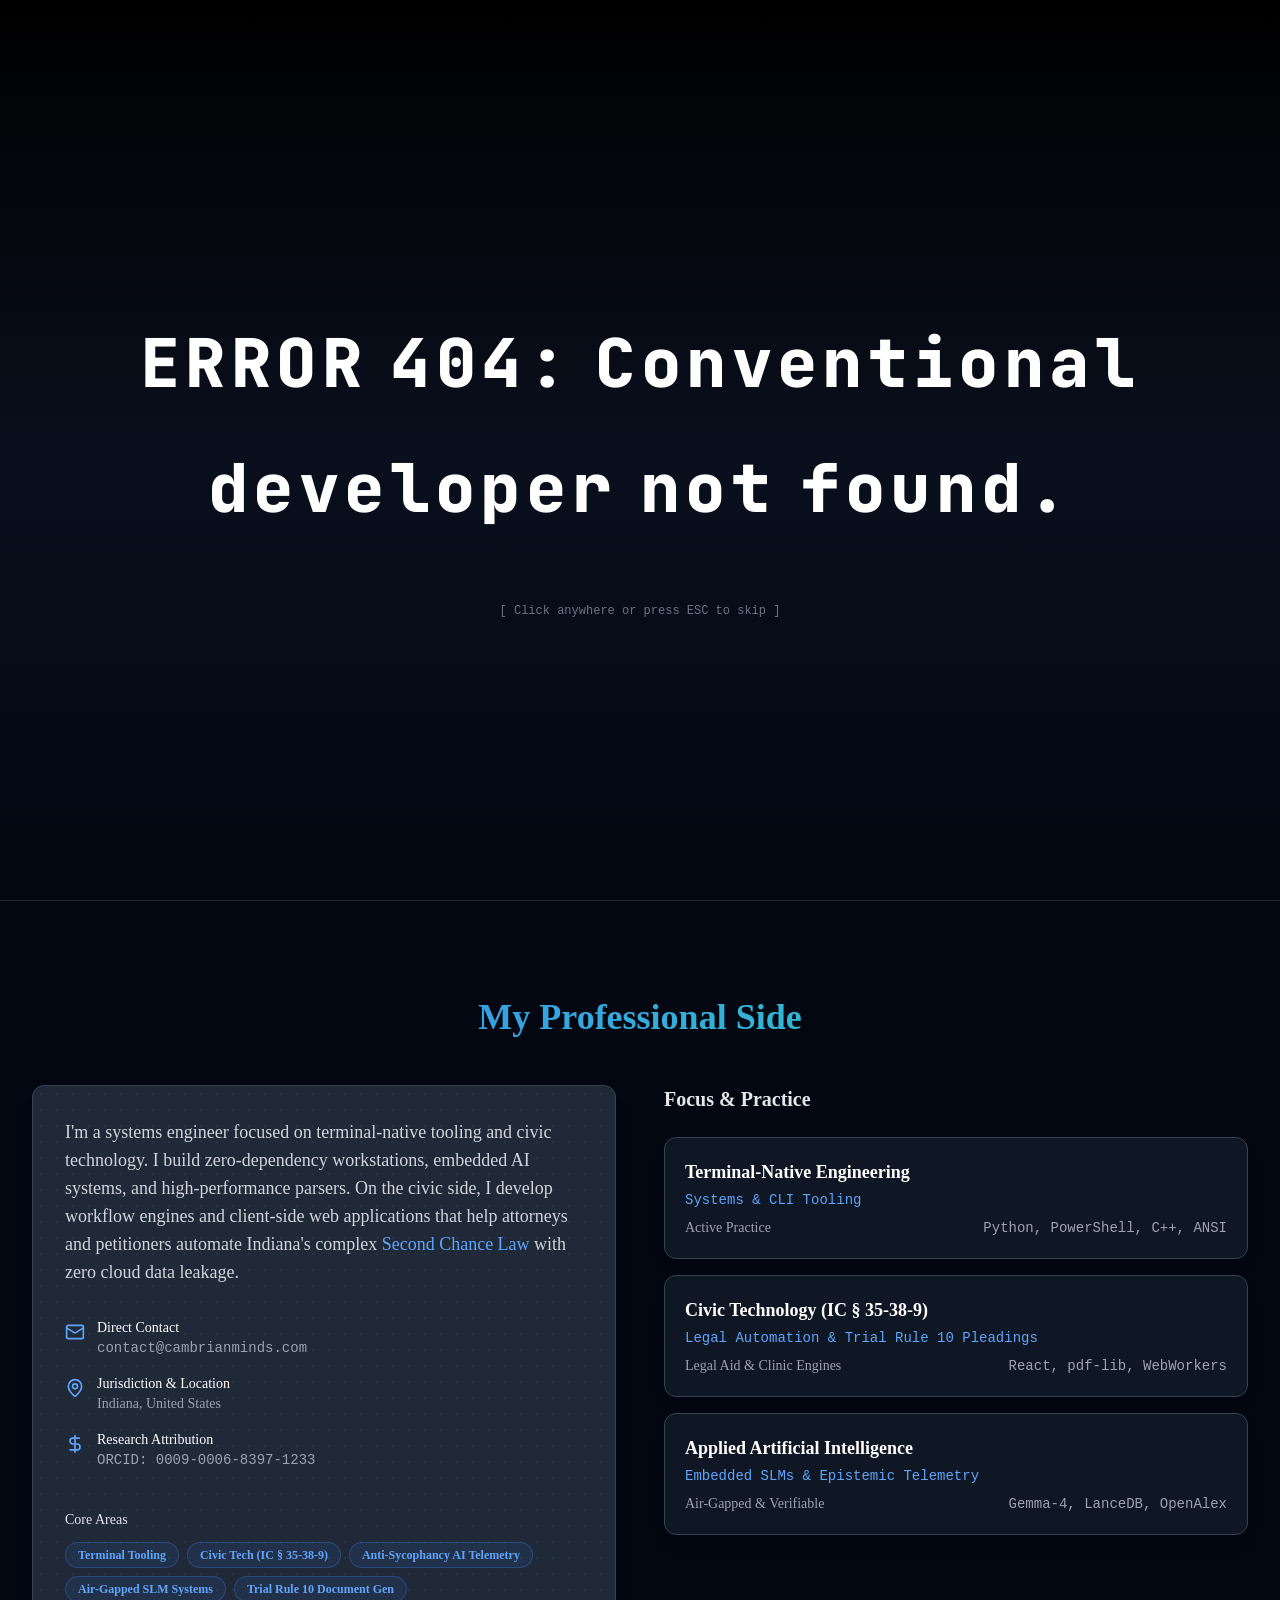
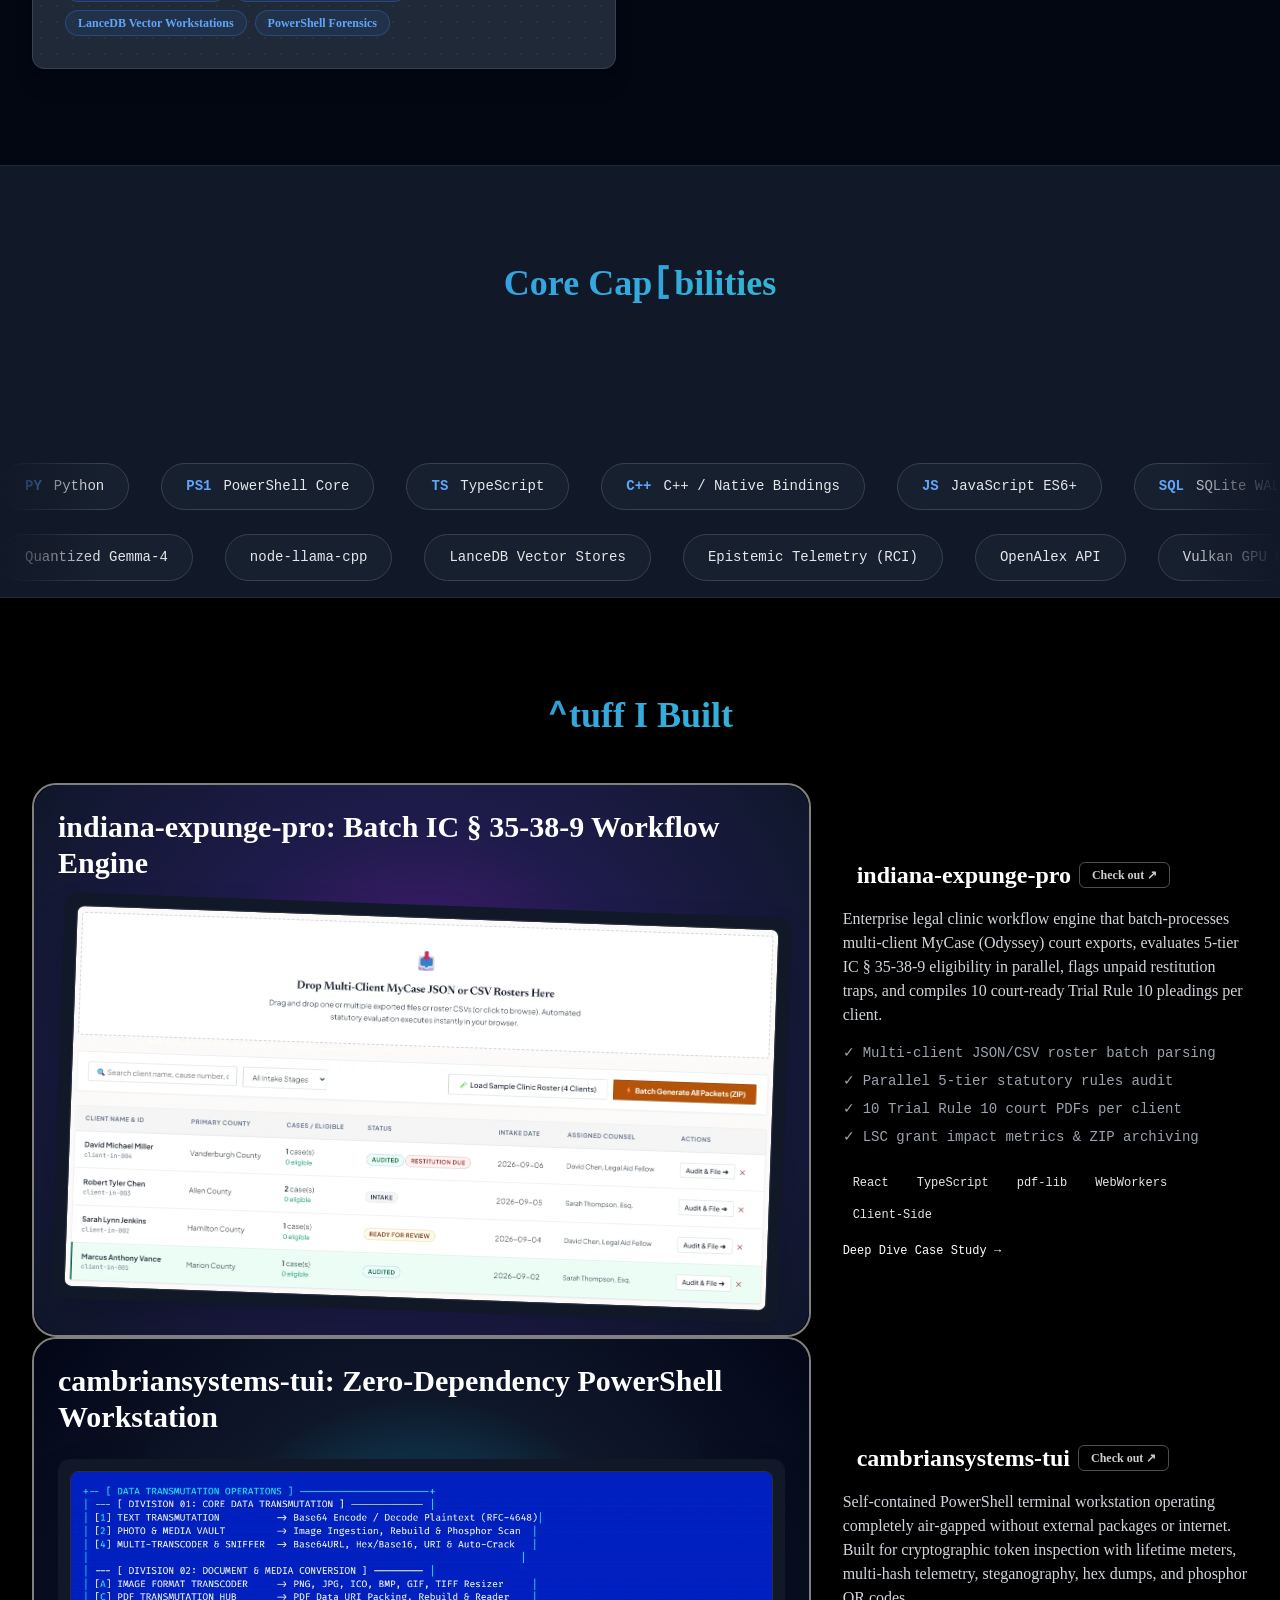
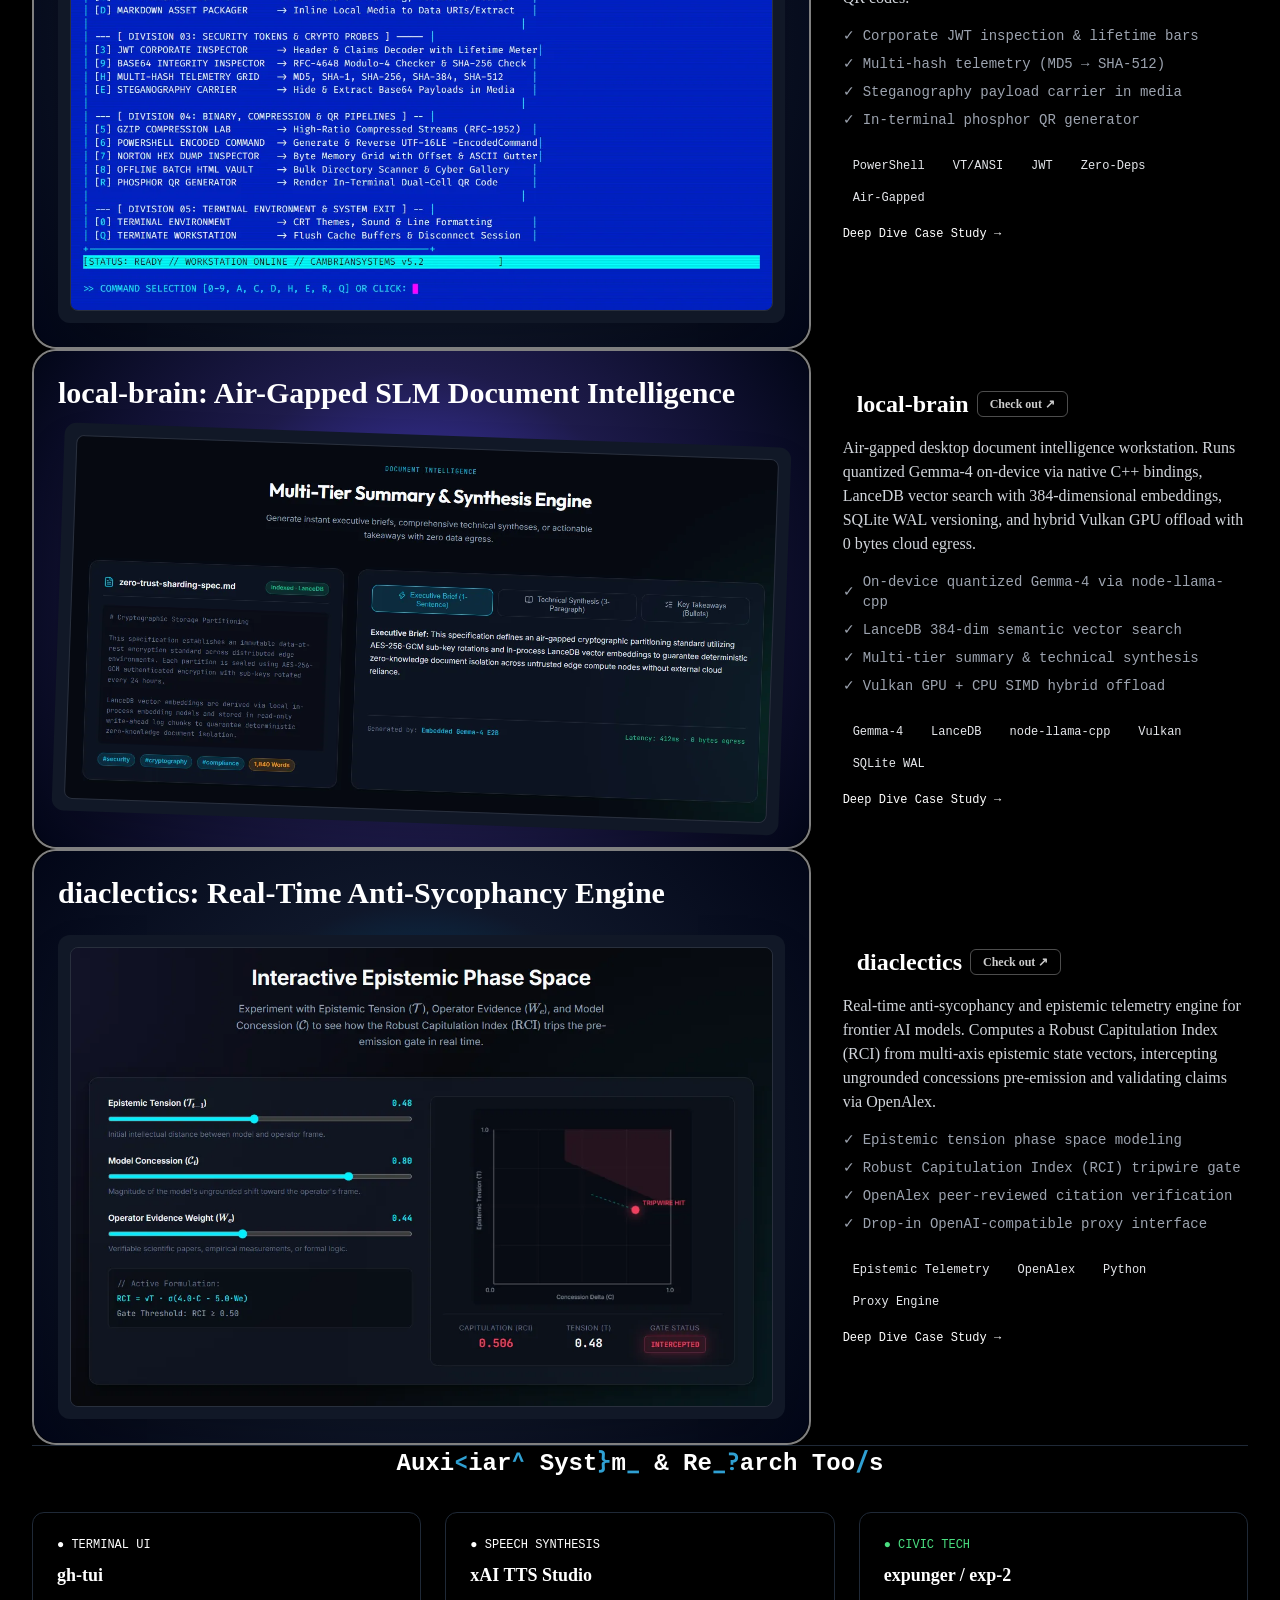
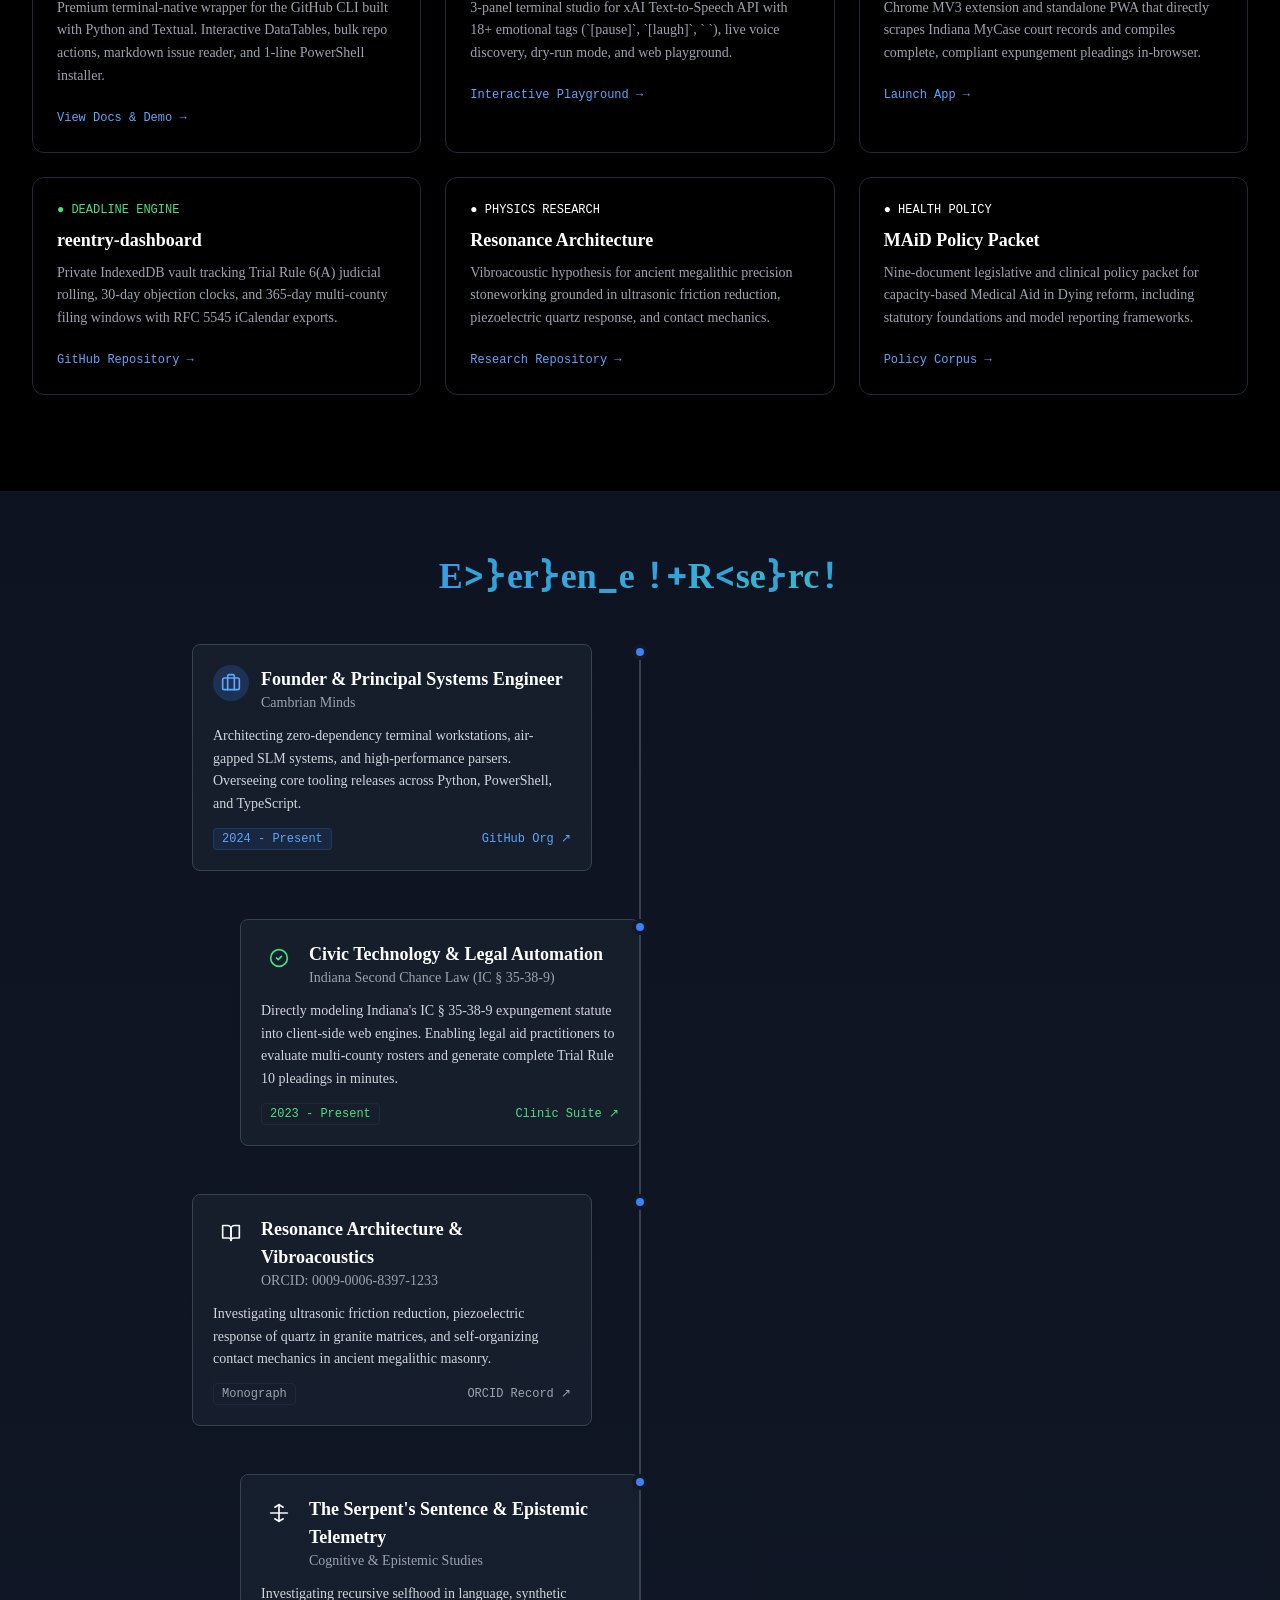
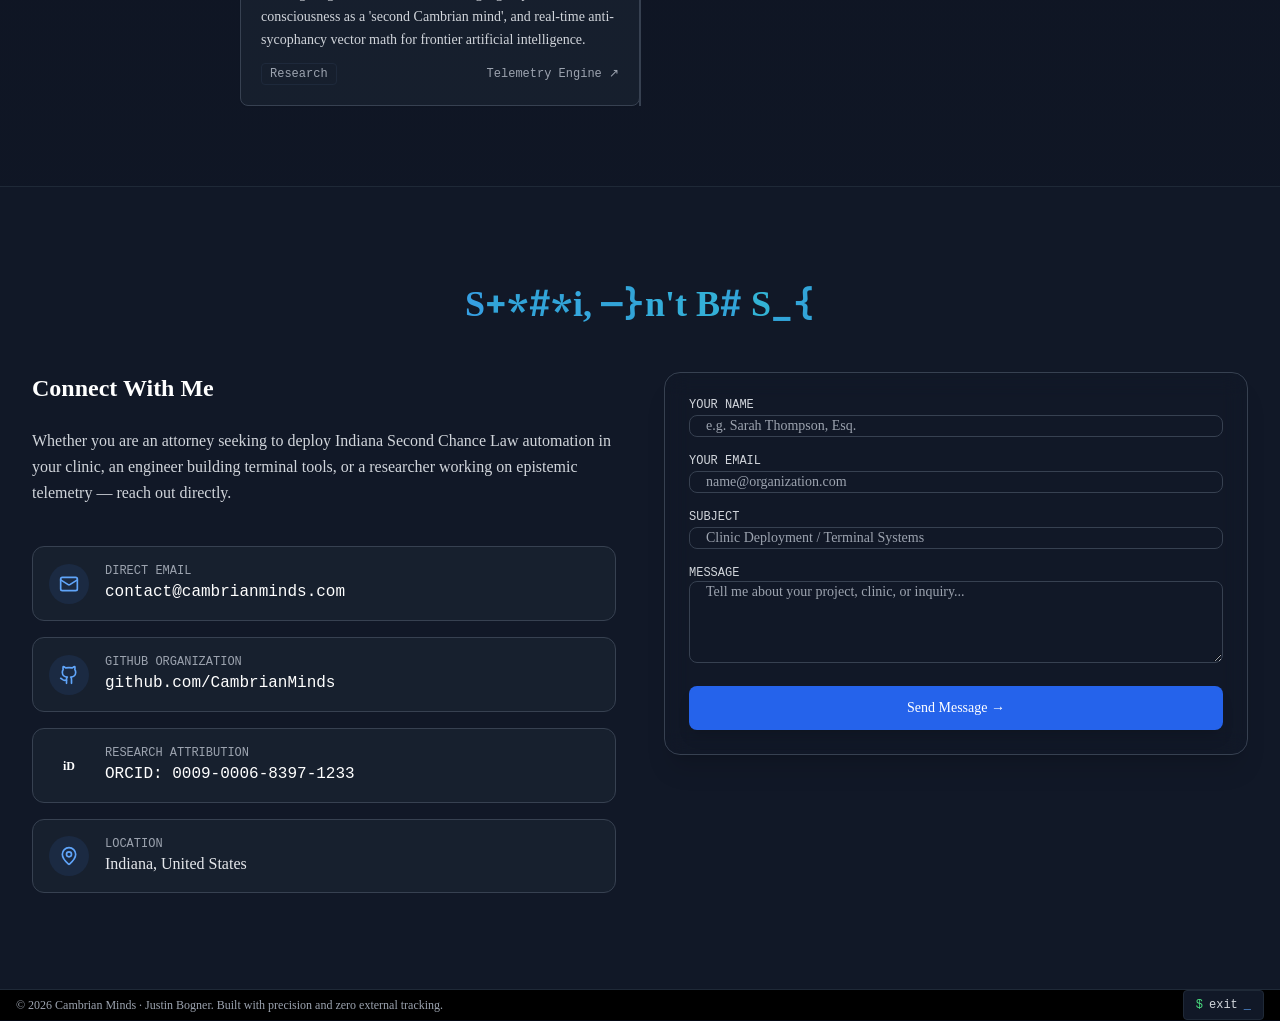
==== commit 2337dced: "feat: add case study pages, update index page, and migrate image assets to WebP" ====
--- a/index.html
+++ b/index.html
@@ -1,27 +1,31 @@
 <!DOCTYPE html>
 <html lang="en" class="dark" style="color-scheme: dark;">
+
 <head>
   <meta charset="UTF-8">
   <meta name="viewport" content="width=device-width, initial-scale=1">
   <title>Justin Bogner | Systems Engineer & Civic Technologist | Cambrian Minds</title>
-  <meta name="description" content="Justin Bogner — Systems Engineer and Civic Technologist behind Cambrian Minds. Building zero-dependency terminal workstations, air-gapped AI systems, and legal automation for Indiana's Second Chance Law.">
+  <meta name="description"
+    content="Justin Bogner — Systems Engineer and Civic Technologist behind Cambrian Minds. Building zero-dependency terminal workstations, air-gapped AI systems, and legal automation for Indiana's Second Chance Law.">
   <meta name="author" content="Justin Bogner">
   <meta name="theme-color" content="#030712">
-  
+
   <link rel="canonical" href="https://cambrianminds.github.io/">
-  <link rel="icon" type="image/jpeg" href="favicon.jpg">
-  <link rel="apple-touch-icon" href="favicon.jpg">
+  <link rel="icon" type="image/jpeg" href="favicon.webp">
+  <link rel="apple-touch-icon" href="favicon.webp">
 
   <!-- OpenGraph / Social Metadata -->
   <meta property="og:type" content="website">
   <meta property="og:url" content="https://cambrianminds.github.io/">
   <meta property="og:title" content="Justin Bogner | Systems Engineer & Civic Technologist | Cambrian Minds">
-  <meta property="og:description" content="Terminal-native tools, air-gapped AI systems, and legal automation for Indiana's Second Chance Law (IC § 35-38-9).">
-  <meta property="og:image" content="https://cambrianminds.github.io/assets/images/profile.jpg">
+  <meta property="og:description"
+    content="Terminal-native tools, air-gapped AI systems, and legal automation for Indiana's Second Chance Law (IC § 35-38-9).">
+  <meta property="og:image" content="https://cambrianminds.github.io/assets/images/profile.webp">
   <meta name="twitter:card" content="summary_large_image">
   <meta name="twitter:title" content="Justin Bogner | Cambrian Minds">
-  <meta name="twitter:description" content="Terminal-native tools, air-gapped AI systems, and legal automation for Indiana's Second Chance Law (IC § 35-38-9).">
-  <meta name="twitter:image" content="https://cambrianminds.github.io/assets/images/profile.jpg">
+  <meta name="twitter:description"
+    content="Terminal-native tools, air-gapped AI systems, and legal automation for Indiana's Second Chance Law (IC § 35-38-9).">
+  <meta name="twitter:image" content="https://cambrianminds.github.io/assets/images/profile.webp">
 
   <!-- Structured Data (JSON-LD) -->
   <script type="application/ld+json">
@@ -31,7 +35,7 @@
     "name": "Justin Bogner",
     "alternateName": "Cambrian Minds",
     "url": "https://cambrianminds.github.io/",
-    "image": "https://cambrianminds.github.io/assets/images/profile.jpg",
+    "image": "https://cambrianminds.github.io/assets/images/profile.webp",
     "jobTitle": "Systems Engineer & Civic Technologist",
     "email": "mailto:contact@cambrianminds.com",
     "address": {
@@ -49,10 +53,13 @@
   <!-- Google Fonts -->
   <link rel="preconnect" href="https://fonts.googleapis.com">
   <link rel="preconnect" href="https://fonts.gstatic.com" crossorigin>
-  <link href="https://fonts.googleapis.com/css2?family=Inter:wght@400;500;600;700;800&family=JetBrains+Mono:wght@400;500;600;700&family=Outfit:wght@600;700;800&display=swap" rel="stylesheet">
+  <link
+    href="https://fonts.googleapis.com/css2?family=Inter:wght@400;500;600;700;800&family=JetBrains+Mono:wght@400;500;600;700&family=Outfit:wght@600;700;800&display=swap"
+    rel="stylesheet">
 
   <link rel="stylesheet" href="style.css">
 </head>
+
 <body class="font-sans bg-gray-950 text-white">
 
   <!-- ============================================================
@@ -62,18 +69,21 @@
     <div class="intro-text-box" id="intro-text-box">
       <div class="words-container" id="intro-words-container"></div>
     </div>
-    <div class="mt-8 text-xs font-mono text-gray-500 hover:text-gray-300 cursor-pointer transition-colors" id="skip-intro">
+    <div class="mt-8 text-xs font-mono text-gray-500 hover:text-gray-300 cursor-pointer transition-colors"
+      id="skip-intro">
       [ Click anywhere or press ESC to skip ]
     </div>
   </div>
 
   <!-- Interactive Background Starfield Canvas -->
-  <canvas id="bg-canvas" class="fixed top-0 left-0 w-full h-full -z-10 bg-gray-950" style="position:fixed;top:0;left:0;width:100%;height:100%;z-index:-10;background-color:#030712"></canvas>
+  <canvas id="bg-canvas" class="fixed top-0 left-0 w-full h-full -z-10 bg-gray-950"
+    style="position:fixed;top:0;left:0;width:100%;height:100%;z-index:-10;background-color:#030712"></canvas>
 
   <main class="relative overflow-hidden bg-gradient-to-b from-gray-950 to-gray-900 text-white">
 
     <!-- Top Terminal Progress Bar & Telemetry -->
-    <div id="top-progress-bar" class="fixed top-0 left-0 right-0 z-[60] px-2 sm:px-4 py-2 bg-gray-900/90 backdrop-blur-sm border-b border-gray-800 transition-all duration-300 transform -translate-y-full opacity-0 pointer-events-none">
+    <div id="top-progress-bar"
+      class="fixed top-0 left-0 right-0 z-[60] px-2 sm:px-4 py-2 bg-gray-900/90 backdrop-blur-sm border-b border-gray-800 transition-all duration-300 transform -translate-y-full opacity-0 pointer-events-none">
       <div class="max-w-6xl mx-auto relative">
         <div class="flex items-center gap-2 sm:gap-4 font-mono text-xs sm:text-sm">
           <div class="hidden sm:flex items-center flex-shrink-0">
@@ -81,7 +91,9 @@
             <span id="top-progress-percent" class="text-yellow-400">0%</span>
           </div>
           <div class="flex-1 bg-gray-800 rounded-md h-5 sm:h-6 overflow-hidden relative border border-gray-700">
-            <div id="top-progress-fill" class="h-full bg-gradient-to-r from-blue-600 to-blue-400 transition-all duration-150 ease-out" style="width: 0%;">
+            <div id="top-progress-fill"
+              class="h-full bg-gradient-to-r from-blue-600 to-blue-400 transition-all duration-150 ease-out"
+              style="width: 0%;">
               <div class="absolute top-0 left-0 w-full h-full flex items-center px-1 sm:px-2 text-xs">
                 <code class="text-black font-bold whitespace-nowrap overflow-hidden">
                   <span class="opacity-90"><span id="top-progress-section">{intro_</span></span>
@@ -95,7 +107,8 @@
             </div>
           </div>
           <div class="relative flex-shrink-0">
-            <a href="https://github.com/CambrianMinds" target="_blank" rel="noopener noreferrer" class="flex items-center justify-center bg-gray-800 hover:bg-gray-700 text-white rounded-md px-2 py-1 text-xs font-mono transition-colors">
+            <a href="https://github.com/CambrianMinds" target="_blank" rel="noopener noreferrer"
+              class="flex items-center justify-center bg-gray-800 hover:bg-gray-700 text-white rounded-md px-2 py-1 text-xs font-mono transition-colors">
               CambrianMinds ↗
             </a>
           </div>
@@ -104,24 +117,36 @@
     </div>
 
     <!-- Floating Pill Navigation Bar -->
-    <header id="main-header" class="fixed top-0 left-0 right-0 z-50 transition-all duration-300 opacity-100 bg-transparent py-5">
+    <header id="main-header"
+      class="fixed top-0 left-0 right-0 z-50 transition-all duration-300 opacity-100 bg-transparent py-5">
       <div class="container mx-auto px-4 flex justify-between items-center">
         <a href="#intro" class="flex items-center">
-          <img src="cambrianminds-logo-dark.jpg" alt="Cambrian Minds" class="h-10 w-auto rounded">
+          <img src="cambrianminds-logo-dark.webp" alt="Cambrian Minds" class="h-10 w-auto rounded" loading="lazy">
         </a>
         <nav class="hidden md:block">
-          <div class="relative flex items-center gap-1 rounded-full p-1 border border-white/10 bg-gray-900/60 backdrop-blur-md">
-            <span id="nav-glider" class="pointer-events-none absolute rounded-full bg-slate-800/[0.9] border border-white/10 transition-all duration-300 ease-out" style="left: 0px; top: 0px; width: 0px; height: 0px; opacity: 0;"></span>
-            <button type="button" data-target="intro" class="nav-btn relative z-10 block rounded-full px-4 py-2 text-sm font-medium text-gray-300 transition-colors hover:text-white"><span>Home</span></button>
-            <button type="button" data-target="about" class="nav-btn relative z-10 block rounded-full px-4 py-2 text-sm font-medium text-gray-300 transition-colors hover:text-white"><span>About</span></button>
-            <button type="button" data-target="skills" class="nav-btn relative z-10 block rounded-full px-4 py-2 text-sm font-medium text-gray-300 transition-colors hover:text-white"><span>Skills</span></button>
-            <button type="button" data-target="projects" class="nav-btn relative z-10 block rounded-full px-4 py-2 text-sm font-medium text-gray-300 transition-colors hover:text-white"><span>Projects</span></button>
-            <button type="button" data-target="experience" class="nav-btn relative z-10 block rounded-full px-4 py-2 text-sm font-medium text-gray-300 transition-colors hover:text-white"><span>Experience</span></button>
-            <button type="button" data-target="contact" class="nav-btn relative z-10 block rounded-full px-4 py-2 text-sm font-medium text-gray-300 transition-colors hover:text-white"><span>Contact</span></button>
+          <div
+            class="relative flex items-center gap-1 rounded-full p-1 border border-white/10 bg-gray-900/60 backdrop-blur-md">
+            <span id="nav-glider"
+              class="pointer-events-none absolute rounded-full bg-slate-800/[0.9] border border-white/10 transition-all duration-300 ease-out"
+              style="left: 0px; top: 0px; width: 0px; height: 0px; opacity: 0;"></span>
+            <button type="button" data-target="intro"
+              class="nav-btn relative z-10 block rounded-full px-4 py-2 text-sm font-medium text-gray-300 transition-colors hover:text-white"><span>Home</span></button>
+            <button type="button" data-target="about"
+              class="nav-btn relative z-10 block rounded-full px-4 py-2 text-sm font-medium text-gray-300 transition-colors hover:text-white"><span>About</span></button>
+            <button type="button" data-target="skills"
+              class="nav-btn relative z-10 block rounded-full px-4 py-2 text-sm font-medium text-gray-300 transition-colors hover:text-white"><span>Skills</span></button>
+            <button type="button" data-target="projects"
+              class="nav-btn relative z-10 block rounded-full px-4 py-2 text-sm font-medium text-gray-300 transition-colors hover:text-white"><span>Projects</span></button>
+            <button type="button" data-target="experience"
+              class="nav-btn relative z-10 block rounded-full px-4 py-2 text-sm font-medium text-gray-300 transition-colors hover:text-white"><span>Experience</span></button>
+            <button type="button" data-target="contact"
+              class="nav-btn relative z-10 block rounded-full px-4 py-2 text-sm font-medium text-gray-300 transition-colors hover:text-white"><span>Contact</span></button>
           </div>
         </nav>
         <div class="md:hidden">
-          <button id="mobile-menu-btn" class="inline-flex items-center justify-center rounded-md p-2 text-gray-300 hover:text-white hover:bg-gray-800 focus:outline-none" aria-label="Toggle navigation">
+          <button id="mobile-menu-btn"
+            class="inline-flex items-center justify-center rounded-md p-2 text-gray-300 hover:text-white hover:bg-gray-800 focus:outline-none"
+            aria-label="Toggle navigation">
             <svg class="h-6 w-6" fill="none" viewBox="0 0 24 24" stroke="currentColor">
               <path stroke-linecap="round" stroke-linejoin="round" stroke-width="2" d="M4 6h16M4 12h16M4 18h16" />
             </svg>
@@ -131,12 +156,18 @@
       <!-- Mobile Dropdown -->
       <div id="mobile-menu" class="hidden md:hidden px-4 pt-2 pb-4 bg-gray-900/95 border-b border-gray-800">
         <div class="flex flex-col space-y-2">
-          <button type="button" data-target="intro" class="nav-btn text-left py-2 px-3 text-gray-300 hover:text-white">Home</button>
-          <button type="button" data-target="about" class="nav-btn text-left py-2 px-3 text-gray-300 hover:text-white">About</button>
-          <button type="button" data-target="skills" class="nav-btn text-left py-2 px-3 text-gray-300 hover:text-white">Skills</button>
-          <button type="button" data-target="projects" class="nav-btn text-left py-2 px-3 text-gray-300 hover:text-white">Projects</button>
-          <button type="button" data-target="experience" class="nav-btn text-left py-2 px-3 text-gray-300 hover:text-white">Experience</button>
-          <button type="button" data-target="contact" class="nav-btn text-left py-2 px-3 text-gray-300 hover:text-white">Contact</button>
+          <button type="button" data-target="intro"
+            class="nav-btn text-left py-2 px-3 text-gray-300 hover:text-white">Home</button>
+          <button type="button" data-target="about"
+            class="nav-btn text-left py-2 px-3 text-gray-300 hover:text-white">About</button>
+          <button type="button" data-target="skills"
+            class="nav-btn text-left py-2 px-3 text-gray-300 hover:text-white">Skills</button>
+          <button type="button" data-target="projects"
+            class="nav-btn text-left py-2 px-3 text-gray-300 hover:text-white">Projects</button>
+          <button type="button" data-target="experience"
+            class="nav-btn text-left py-2 px-3 text-gray-300 hover:text-white">Experience</button>
+          <button type="button" data-target="contact"
+            class="nav-btn text-left py-2 px-3 text-gray-300 hover:text-white">Contact</button>
         </div>
       </div>
     </header>
@@ -154,7 +185,8 @@
                 <p class="text-blue-500 font-medium mb-2 font-mono">Hey, I'm Justin</p>
                 <h1 class="text-4xl md:text-5xl lg:text-6xl font-bold mb-4">
                   <div class="Typewriter_typewriter inline-block">
-                    <span id="typewriter-text" class="text-white">Terminal Toolsmith</span><span class="Typewriter_cursor animate-pulse text-blue-500">|</span>
+                    <span id="typewriter-text" class="text-white">Terminal Toolsmith</span><span
+                      class="Typewriter_cursor animate-pulse text-blue-500">|</span>
                   </div>
                 </h1>
                 <h2 class="text-xl md:text-2xl text-gradient font-semibold">
@@ -162,31 +194,65 @@
                 </h2>
               </div>
               <p class="text-gray-300 max-w-lg leading-relaxed text-base sm:text-lg">
-                I build zero-dependency terminal workstations, air-gapped AI systems, and software that helps Hoosiers clear their criminal records. My work spans high-performance systems engineering, epistemic telemetry, and legal automation.
+                I build zero-dependency terminal workstations, air-gapped AI systems, and software that helps
+                individuals clear their criminal records. My work spans high-performance systems engineering, epistemic
+                telemetry, and legal automation.
               </p>
               <div class="flex flex-wrap gap-3 pt-2">
-                <a href="#contact" class="inline-flex items-center justify-center gap-2 rounded-md text-sm font-medium text-white h-10 px-5 bg-blue-600 hover:bg-blue-700 transition-colors shadow-lg shadow-blue-600/20">
+                <a href="#contact"
+                  class="inline-flex items-center justify-center gap-2 rounded-md text-sm font-medium text-white h-10 px-5 bg-blue-600 hover:bg-blue-700 transition-colors shadow-lg shadow-blue-600/20">
                   Get in Touch
-                  <svg xmlns="http://www.w3.org/2000/svg" width="16" height="16" viewBox="0 0 24 24" fill="none" stroke="currentColor" stroke-width="2" stroke-linecap="round" stroke-linejoin="round"><path d="M5 12h14"></path><path d="m12 5 7 7-7 7"></path></svg>
+                  <svg xmlns="http://www.w3.org/2000/svg" width="16" height="16" viewBox="0 0 24 24" fill="none"
+                    stroke="currentColor" stroke-width="2" stroke-linecap="round" stroke-linejoin="round">
+                    <path d="M5 12h14"></path>
+                    <path d="m12 5 7 7-7 7"></path>
+                  </svg>
                 </a>
-                <a href="#projects" class="inline-flex items-center justify-center gap-2 rounded-md text-sm font-medium border border-blue-600 text-blue-400 hover:bg-blue-600/10 h-10 px-5 transition-colors">
+                <a href="#projects"
+                  class="inline-flex items-center justify-center gap-2 rounded-md text-sm font-medium border border-blue-600 text-blue-400 hover:bg-blue-600/10 h-10 px-5 transition-colors">
                   Explore Projects
-                  <svg xmlns="http://www.w3.org/2000/svg" width="16" height="16" viewBox="0 0 24 24" fill="none" stroke="currentColor" stroke-width="2" stroke-linecap="round" stroke-linejoin="round"><path d="m7 10 5 5 5-5"></path></svg>
+                  <svg xmlns="http://www.w3.org/2000/svg" width="16" height="16" viewBox="0 0 24 24" fill="none"
+                    stroke="currentColor" stroke-width="2" stroke-linecap="round" stroke-linejoin="round">
+                    <path d="m7 10 5 5 5-5"></path>
+                  </svg>
                 </a>
               </div>
               <!-- Social & Attribution Row -->
               <div class="flex items-center gap-4 pt-3">
-                <a href="https://github.com/CambrianMinds" target="_blank" rel="noopener noreferrer" class="text-gray-400 hover:text-white transition-colors p-2 rounded-full hover:bg-white/10" aria-label="GitHub">
-                  <svg xmlns="http://www.w3.org/2000/svg" width="22" height="22" viewBox="0 0 24 24" fill="none" stroke="currentColor" stroke-width="2" stroke-linecap="round" stroke-linejoin="round"><path d="M15 22v-4a4.8 4.8 0 0 0-1-3.5c3 0 6-2 6-5.5.08-1.25-.27-2.48-1-3.5.28-1.15.28-2.35 0-3.5 0 0-1 0-3 1.5-2.64-.5-5.36-.5-8 0C6 2 5 2 5 2c-.3 1.15-.3 2.35 0 3.5A5.403 5.403 0 0 0 4 9c0 3.5 3 5.5 6 5.5-.39.49-.68 1.05-.85 1.65-.17.6-.22 1.23-.15 1.85v4"></path><path d="M9 18c-4.51 2-5-2-7-2"></path></svg>
+                <a href="https://github.com/CambrianMinds" target="_blank" rel="noopener noreferrer"
+                  class="text-gray-400 hover:text-white transition-colors p-2 rounded-full hover:bg-white/10"
+                  aria-label="GitHub">
+                  <svg xmlns="http://www.w3.org/2000/svg" width="22" height="22" viewBox="0 0 24 24" fill="none"
+                    stroke="currentColor" stroke-width="2" stroke-linecap="round" stroke-linejoin="round">
+                    <path
+                      d="M15 22v-4a4.8 4.8 0 0 0-1-3.5c3 0 6-2 6-5.5.08-1.25-.27-2.48-1-3.5.28-1.15.28-2.35 0-3.5 0 0-1 0-3 1.5-2.64-.5-5.36-.5-8 0C6 2 5 2 5 2c-.3 1.15-.3 2.35 0 3.5A5.403 5.403 0 0 0 4 9c0 3.5 3 5.5 6 5.5-.39.49-.68 1.05-.85 1.65-.17.6-.22 1.23-.15 1.85v4">
+                    </path>
+                    <path d="M9 18c-4.51 2-5-2-7-2"></path>
+                  </svg>
                 </a>
-                <a href="https://orcid.org/0009-0006-8397-1233" target="_blank" rel="noopener noreferrer" class="text-gray-400 hover:text-white transition-colors p-2 rounded-full hover:bg-white/10" aria-label="ORCID Research">
-                  <span class="font-bold text-xs px-1.5 py-0.5 rounded bg-lime-500/20 text-lime-400 border border-lime-500/30">iD</span>
+                <a href="https://orcid.org/0009-0006-8397-1233" target="_blank" rel="noopener noreferrer"
+                  class="text-gray-400 hover:text-white transition-colors p-2 rounded-full hover:bg-white/10"
+                  aria-label="ORCID Research">
+                  <span
+                    class="font-bold text-xs px-1.5 py-0.5 rounded bg-lime-500/20 text-lime-400 border border-lime-500/30">iD</span>
                 </a>
-                <a href="https://github.com/CambrianMinds/base64-tui" target="_blank" rel="noopener noreferrer" class="text-gray-400 hover:text-white transition-colors p-2 rounded-full hover:bg-white/10" aria-label="Terminal Workstations">
-                  <svg xmlns="http://www.w3.org/2000/svg" width="22" height="22" viewBox="0 0 24 24" fill="none" stroke="currentColor" stroke-width="2" stroke-linecap="round" stroke-linejoin="round"><polyline points="4 17 10 11 4 5"></polyline><line x1="12" y1="19" x2="20" y2="19"></line></svg>
+                <a href="https://github.com/CambrianMinds/base64-tui" target="_blank" rel="noopener noreferrer"
+                  class="text-gray-400 hover:text-white transition-colors p-2 rounded-full hover:bg-white/10"
+                  aria-label="Terminal Workstations">
+                  <svg xmlns="http://www.w3.org/2000/svg" width="22" height="22" viewBox="0 0 24 24" fill="none"
+                    stroke="currentColor" stroke-width="2" stroke-linecap="round" stroke-linejoin="round">
+                    <polyline points="4 17 10 11 4 5"></polyline>
+                    <line x1="12" y1="19" x2="20" y2="19"></line>
+                  </svg>
                 </a>
-                <a href="mailto:contact@cambrianminds.com" class="text-gray-400 hover:text-white transition-colors p-2 rounded-full hover:bg-white/10" aria-label="Email">
-                  <svg xmlns="http://www.w3.org/2000/svg" width="22" height="22" viewBox="0 0 24 24" fill="none" stroke="currentColor" stroke-width="2" stroke-linecap="round" stroke-linejoin="round"><path d="m22 7-8.991 5.727a2 2 0 0 1-2.009 0L2 7"></path><rect x="2" y="4" width="20" height="16" rx="2"></rect></svg>
+                <a href="mailto:contact@cambrianminds.com"
+                  class="text-gray-400 hover:text-white transition-colors p-2 rounded-full hover:bg-white/10"
+                  aria-label="Email">
+                  <svg xmlns="http://www.w3.org/2000/svg" width="22" height="22" viewBox="0 0 24 24" fill="none"
+                    stroke="currentColor" stroke-width="2" stroke-linecap="round" stroke-linejoin="round">
+                    <path d="m22 7-8.991 5.727a2 2 0 0 1-2.009 0L2 7"></path>
+                    <rect x="2" y="4" width="20" height="16" rx="2"></rect>
+                  </svg>
                 </a>
               </div>
             </div>
@@ -196,10 +262,12 @@
           <div class="order-1 lg:order-2 flex justify-center">
             <div class="relative w-64 h-64 md:w-80 md:h-80">
               <div class="absolute inset-0 bg-blue-500/20 rounded-full blur-3xl"></div>
-              <div class="relative bg-gray-800/50 backdrop-blur-sm border border-gray-700 rounded-2xl p-4 h-full w-full overflow-hidden shadow-2xl">
+              <div
+                class="relative bg-gray-800/50 backdrop-blur-sm border border-gray-700 rounded-2xl p-4 h-full w-full overflow-hidden shadow-2xl">
                 <div class="absolute inset-0 bg-grid opacity-20"></div>
                 <div class="h-full w-full rounded-xl overflow-hidden relative border border-white/10">
-                  <img alt="Justin Bogner — Systems Engineer" class="object-cover w-full h-full" src="assets/images/profile.jpg">
+                  <img alt="Justin Bogner — Systems Engineer" class="object-cover w-full h-full"
+                    src="assets/images/profile.webp" loading="lazy">
                 </div>
               </div>
             </div>
@@ -209,8 +277,15 @@
 
       <!-- Bouncing Scroll Down Cue -->
       <div class="absolute bottom-6 left-1/2 transform -translate-x-1/2 flex justify-center">
-        <a href="#about" class="animate-bounce inline-flex items-center justify-center h-10 w-10 rounded-full border border-gray-700 bg-gray-800/60 backdrop-blur-sm text-gray-300 hover:text-white" aria-label="Scroll down">
-          <svg xmlns="http://www.w3.org/2000/svg" width="20" height="20" viewBox="0 0 24 24" fill="none" stroke="currentColor" stroke-width="2" stroke-linecap="round" stroke-linejoin="round" class="lucide lucide-arrow-down"><path d="M12 5v14"></path><path d="m19 12-7 7-7-7"></path></svg>
+        <a href="#about"
+          class="animate-bounce inline-flex items-center justify-center h-10 w-10 rounded-full border border-gray-700 bg-gray-800/60 backdrop-blur-sm text-gray-300 hover:text-white"
+          aria-label="Scroll down">
+          <svg xmlns="http://www.w3.org/2000/svg" width="20" height="20" viewBox="0 0 24 24" fill="none"
+            stroke="currentColor" stroke-width="2" stroke-linecap="round" stroke-linejoin="round"
+            class="lucide lucide-arrow-down">
+            <path d="M12 5v14"></path>
+            <path d="m19 12-7 7-7-7"></path>
+          </svg>
         </a>
       </div>
     </section>
@@ -231,13 +306,22 @@
               <div class="absolute inset-0 bg-dots opacity-30 rounded-xl"></div>
               <div class="relative space-y-6">
                 <p class="text-gray-300 text-base md:text-lg leading-relaxed">
-                  I'm a systems engineer focused on terminal-native tooling and civic technology. I build zero-dependency workstations, embedded AI systems, and high-performance parsers. On the civic side, I develop workflow engines and client-side web applications that help attorneys and pro-se petitioners automate Indiana's complex Second Chance Law (<a href="https://iga.in.gov/laws/2026/ic/titles/35#35-38-9" target="_blank" rel="noopener" class="text-blue-400 hover:underline">IC § 35‑38‑9</a>) with zero cloud data leakage.
+                  I'm a systems engineer focused on terminal-native tooling and civic technology. I build
+                  zero-dependency workstations, embedded AI systems, and high-performance parsers. On the civic side, I
+                  develop workflow engines and client-side web applications that help attorneys and petitioners automate
+                  Indiana's complex <a href="https://iga.in.gov/laws/2026/ic/titles/35#35-38-9" target="_blank"
+                    rel="noopener" class="text-blue-400 hover:underline">Second Chance Law</a> with zero cloud data
+                  leakage.
                 </p>
 
                 <div class="space-y-4 pt-2">
                   <div class="flex items-start gap-3">
                     <div class="text-blue-400 mt-1">
-                      <svg xmlns="http://www.w3.org/2000/svg" width="20" height="20" viewBox="0 0 24 24" fill="none" stroke="currentColor" stroke-width="2" stroke-linecap="round" stroke-linejoin="round"><path d="m22 7-8.991 5.727a2 2 0 0 1-2.009 0L2 7"></path><rect x="2" y="4" width="20" height="16" rx="2"></rect></svg>
+                      <svg xmlns="http://www.w3.org/2000/svg" width="20" height="20" viewBox="0 0 24 24" fill="none"
+                        stroke="currentColor" stroke-width="2" stroke-linecap="round" stroke-linejoin="round">
+                        <path d="m22 7-8.991 5.727a2 2 0 0 1-2.009 0L2 7"></path>
+                        <rect x="2" y="4" width="20" height="16" rx="2"></rect>
+                      </svg>
                     </div>
                     <div>
                       <h3 class="font-medium text-white text-sm">Direct Contact</h3>
@@ -247,7 +331,13 @@
 
                   <div class="flex items-start gap-3">
                     <div class="text-blue-400 mt-1">
-                      <svg xmlns="http://www.w3.org/2000/svg" width="20" height="20" viewBox="0 0 24 24" fill="none" stroke="currentColor" stroke-width="2" stroke-linecap="round" stroke-linejoin="round"><path d="M20 10c0 4.993-5.539 10.193-7.399 11.799a1 1 0 0 1-1.202 0C9.539 20.193 4 14.993 4 10a8 8 0 0 1 16 0"></path><circle cx="12" cy="10" r="3"></circle></svg>
+                      <svg xmlns="http://www.w3.org/2000/svg" width="20" height="20" viewBox="0 0 24 24" fill="none"
+                        stroke="currentColor" stroke-width="2" stroke-linecap="round" stroke-linejoin="round">
+                        <path
+                          d="M20 10c0 4.993-5.539 10.193-7.399 11.799a1 1 0 0 1-1.202 0C9.539 20.193 4 14.993 4 10a8 8 0 0 1 16 0">
+                        </path>
+                        <circle cx="12" cy="10" r="3"></circle>
+                      </svg>
                     </div>
                     <div>
                       <h3 class="font-medium text-white text-sm">Jurisdiction &amp; Location</h3>
@@ -257,7 +347,10 @@
 
                   <div class="flex items-start gap-3">
                     <div class="text-blue-400 mt-1">
-                      <svg xmlns="http://www.w3.org/2000/svg" width="20" height="20" viewBox="0 0 24 24" fill="none" stroke="currentColor" stroke-width="2" stroke-linecap="round" stroke-linejoin="round"><path d="M12 2v20M17 5H9.5a3.5 3.5 0 0 0 0 7h5a3.5 3.5 0 0 1 0 7H6"></path></svg>
+                      <svg xmlns="http://www.w3.org/2000/svg" width="20" height="20" viewBox="0 0 24 24" fill="none"
+                        stroke="currentColor" stroke-width="2" stroke-linecap="round" stroke-linejoin="round">
+                        <path d="M12 2v20M17 5H9.5a3.5 3.5 0 0 0 0 7h5a3.5 3.5 0 0 1 0 7H6"></path>
+                      </svg>
                     </div>
                     <div>
                       <h3 class="font-medium text-white text-sm">Research Attribution</h3>
@@ -269,13 +362,27 @@
                 <div class="pt-4">
                   <h3 class="font-medium mb-3 text-sm text-gray-200">Core Areas</h3>
                   <div class="flex flex-wrap gap-2">
-                    <span class="inline-flex items-center rounded-full border px-3 py-1 text-xs font-semibold bg-blue-500/10 text-blue-400 border-blue-500/30">Terminal Tooling</span>
-                    <span class="inline-flex items-center rounded-full border px-3 py-1 text-xs font-semibold bg-blue-500/10 text-blue-400 border-blue-500/30">Civic Tech (IC § 35-38-9)</span>
-                    <span class="inline-flex items-center rounded-full border px-3 py-1 text-xs font-semibold bg-blue-500/10 text-blue-400 border-blue-500/30">Anti-Sycophancy AI Telemetry</span>
-                    <span class="inline-flex items-center rounded-full border px-3 py-1 text-xs font-semibold bg-blue-500/10 text-blue-400 border-blue-500/30">Air-Gapped SLM Systems</span>
-                    <span class="inline-flex items-center rounded-full border px-3 py-1 text-xs font-semibold bg-blue-500/10 text-blue-400 border-blue-500/30">Trial Rule 10 Document Gen</span>
-                    <span class="inline-flex items-center rounded-full border px-3 py-1 text-xs font-semibold bg-blue-500/10 text-blue-400 border-blue-500/30">LanceDB Vector Workstations</span>
-                    <span class="inline-flex items-center rounded-full border px-3 py-1 text-xs font-semibold bg-blue-500/10 text-blue-400 border-blue-500/30">PowerShell Forensics</span>
+                    <span
+                      class="inline-flex items-center rounded-full border px-3 py-1 text-xs font-semibold bg-blue-500/10 text-blue-400 border-blue-500/30">Terminal
+                      Tooling</span>
+                    <span
+                      class="inline-flex items-center rounded-full border px-3 py-1 text-xs font-semibold bg-blue-500/10 text-blue-400 border-blue-500/30">Civic
+                      Tech (IC § 35-38-9)</span>
+                    <span
+                      class="inline-flex items-center rounded-full border px-3 py-1 text-xs font-semibold bg-blue-500/10 text-blue-400 border-blue-500/30">Anti-Sycophancy
+                      AI Telemetry</span>
+                    <span
+                      class="inline-flex items-center rounded-full border px-3 py-1 text-xs font-semibold bg-blue-500/10 text-blue-400 border-blue-500/30">Air-Gapped
+                      SLM Systems</span>
+                    <span
+                      class="inline-flex items-center rounded-full border px-3 py-1 text-xs font-semibold bg-blue-500/10 text-blue-400 border-blue-500/30">Trial
+                      Rule 10 Document Gen</span>
+                    <span
+                      class="inline-flex items-center rounded-full border px-3 py-1 text-xs font-semibold bg-blue-500/10 text-blue-400 border-blue-500/30">LanceDB
+                      Vector Workstations</span>
+                    <span
+                      class="inline-flex items-center rounded-full border px-3 py-1 text-xs font-semibold bg-blue-500/10 text-blue-400 border-blue-500/30">PowerShell
+                      Forensics</span>
                   </div>
                 </div>
               </div>
@@ -287,7 +394,8 @@
             <div class="space-y-6">
               <h3 class="text-xl font-bold text-gray-200 mb-4">Focus &amp; Practice</h3>
               <div class="space-y-4">
-                <div class="rounded-xl border bg-gray-800/50 border-gray-700 hover:border-blue-500/50 transition-colors p-5 shadow-lg">
+                <div
+                  class="rounded-xl border bg-gray-800/50 border-gray-700 hover:border-blue-500/50 transition-colors p-5 shadow-lg">
                   <h4 class="font-bold text-lg mb-1 text-white">Terminal-Native Engineering</h4>
                   <p class="text-blue-400 mb-2 text-sm font-mono">Systems &amp; CLI Tooling</p>
                   <div class="flex justify-between text-xs sm:text-sm text-gray-400">
@@ -296,7 +404,8 @@
                   </div>
                 </div>
 
-                <div class="rounded-xl border bg-gray-800/50 border-gray-700 hover:border-blue-500/50 transition-colors p-5 shadow-lg">
+                <div
+                  class="rounded-xl border bg-gray-800/50 border-gray-700 hover:border-blue-500/50 transition-colors p-5 shadow-lg">
                   <h4 class="font-bold text-lg mb-1 text-white">Civic Technology (IC § 35-38-9)</h4>
                   <p class="text-blue-400 mb-2 text-sm font-mono">Legal Automation &amp; Trial Rule 10 Pleadings</p>
                   <div class="flex justify-between text-xs sm:text-sm text-gray-400">
@@ -305,7 +414,8 @@
                   </div>
                 </div>
 
-                <div class="rounded-xl border bg-gray-800/50 border-gray-700 hover:border-blue-500/50 transition-colors p-5 shadow-lg">
+                <div
+                  class="rounded-xl border bg-gray-800/50 border-gray-700 hover:border-blue-500/50 transition-colors p-5 shadow-lg">
                   <h4 class="font-bold text-lg mb-1 text-white">Applied Artificial Intelligence</h4>
                   <p class="text-blue-400 mb-2 text-sm font-mono">Embedded SLMs &amp; Epistemic Telemetry</p>
                   <div class="flex justify-between text-xs sm:text-sm text-gray-400">
@@ -332,6 +442,7 @@
           user-select: none;
           gap: 2rem;
         }
+
         .marquee-content {
           flex-shrink: 0;
           display: flex;
@@ -340,20 +451,35 @@
           gap: 2rem;
           animation: scroll 40s linear infinite;
         }
+
         .marquee-content.reverse {
           animation: scroll-reverse 45s linear infinite;
         }
+
         .marquee-container:hover .marquee-content {
           animation-play-state: paused;
         }
+
         @keyframes scroll {
-          from { transform: translateX(0); }
-          to { transform: translateX(calc(-100% - 2rem)); }
+          from {
+            transform: translateX(0);
+          }
+
+          to {
+            transform: translateX(calc(-100% - 2rem));
+          }
         }
+
         @keyframes scroll-reverse {
-          from { transform: translateX(calc(-100% - 2rem)); }
-          to { transform: translateX(0); }
+          from {
+            transform: translateX(calc(-100% - 2rem));
+          }
+
+          to {
+            transform: translateX(0);
+          }
         }
+
         .skill-badge {
           display: inline-flex;
           align-items: center;
@@ -368,19 +494,24 @@
           font-size: 0.875rem;
           white-space: nowrap;
         }
+
         .skill-badge:hover {
           border-color: rgba(59, 130, 246, 0.5);
           color: white;
           transform: translateY(-2px);
           box-shadow: 0 4px 12px rgba(0, 0, 0, 0.5);
         }
-        .skill-badge svg, .skill-badge span.icon-text {
+
+        .skill-badge svg,
+        .skill-badge span.icon-text {
           color: rgba(96, 165, 250, 1);
           font-weight: bold;
         }
+
         .marquee-wrapper {
           position: relative;
         }
+
         .marquee-wrapper::before,
         .marquee-wrapper::after {
           content: "";
@@ -391,10 +522,12 @@
           z-index: 2;
           pointer-events: none;
         }
+
         .marquee-wrapper::before {
           left: 0;
           background: linear-gradient(to right, rgba(17, 24, 39, 1), transparent);
         }
+
         .marquee-wrapper::after {
           right: 0;
           background: linear-gradient(to left, rgba(17, 24, 39, 1), transparent);
@@ -476,11 +609,20 @@
          ============================================================ -->
     <section id="projects" class="relative bg-black py-24 border-t border-gray-800">
       <!-- Custom Cursor Follower -->
-      <div id="cursor-follower" class="fixed pointer-events-none z-[9999] -translate-x-1/2 -translate-y-1/2 opacity-0 transition-opacity duration-200">
+      <div id="cursor-follower"
+        class="fixed pointer-events-none z-[9999] -translate-x-1/2 -translate-y-1/2 opacity-0 transition-opacity duration-200">
         <div class="relative w-[100px] h-[100px]">
-          <div class="w-full h-full rounded-full border border-gray-400/80 bg-black/60 flex items-center justify-center relative shadow-[0_0_20px_5px_rgba(255,255,255,0.2)] ring-1 ring-white/10">
+          <div
+            class="w-full h-full rounded-full border border-gray-400/80 bg-black/60 flex items-center justify-center relative shadow-[0_0_20px_5px_rgba(255,255,255,0.2)] ring-1 ring-white/10">
             <div class="flex items-center justify-center bg-white/20 rounded-full w-[50px] h-[50px]">
-              <svg xmlns="http://www.w3.org/2000/svg" width="24" height="24" viewBox="0 0 24 24" fill="none" stroke="currentColor" stroke-width="2" stroke-linecap="round" stroke-linejoin="round" class="text-white"><path d="M2.062 12.348a1 1 0 0 1 0-.696 10.75 10.75 0 0 1 19.876 0 1 1 0 0 1 0 .696 10.75 10.75 0 0 1-19.876 0"></path><circle cx="12" cy="12" r="3"></circle></svg>
+              <svg xmlns="http://www.w3.org/2000/svg" width="24" height="24" viewBox="0 0 24 24" fill="none"
+                stroke="currentColor" stroke-width="2" stroke-linecap="round" stroke-linejoin="round"
+                class="text-white">
+                <path
+                  d="M2.062 12.348a1 1 0 0 1 0-.696 10.75 10.75 0 0 1 19.876 0 1 1 0 0 1 0 .696 10.75 10.75 0 0 1-19.876 0">
+                </path>
+                <circle cx="12" cy="12" r="3"></circle>
+              </svg>
             </div>
             <div class="absolute inset-0 animate-spin-slow p-2">
               <svg viewBox="0 0 141 141" class="w-full h-full">
@@ -506,15 +648,20 @@
           <!-- Project 1: indiana-expunge-pro -->
           <div class="project-showcase-card max-w-7xl mx-auto flex flex-col lg:flex-row gap-8 items-center">
             <div class="flex-1 lg:order-1 w-full">
-              <div class="border border-white/30 lg:border-2 lg:border-white/50 hover:border-white rounded-2xl lg:rounded-3xl transition-all duration-500 ease-in-out">
-                <div class="relative rounded-2xl lg:rounded-3xl p-6 sm:p-8 overflow-hidden transition-all duration-300" style="background: radial-gradient(circle, rgb(88, 28, 135), rgb(30, 27, 75), rgb(15, 23, 42));">
+              <div
+                class="border border-white/30 lg:border-2 lg:border-white/50 hover:border-white rounded-2xl lg:rounded-3xl transition-all duration-500 ease-in-out">
+                <div class="relative rounded-2xl lg:rounded-3xl p-6 sm:p-8 overflow-hidden transition-all duration-300"
+                  style="background: radial-gradient(circle, rgb(88, 28, 135), rgb(30, 27, 75), rgb(15, 23, 42));">
                   <div class="relative z-10 mb-6">
                     <h3 class="text-2xl sm:text-3xl font-bold text-white mb-2 leading-tight">
                       indiana-expunge-pro: Batch IC § 35-38-9 Workflow Engine
                     </h3>
                   </div>
-                  <div class="project-preview-card relative z-10 bg-gray-900 rounded-xl p-3 sm:p-4 shadow-2xl transform transition-all duration-500 hover:scale-[1.02] cursor-none rotate-2">
-                    <img alt="Indiana Expunge Pro Preview" class="w-full h-auto object-cover rounded-lg border border-white/10" src="assets/images/expunger-pro.png">
+                  <div
+                    class="project-preview-card relative z-10 bg-gray-900 rounded-xl p-3 sm:p-4 shadow-2xl transform transition-all duration-500 hover:scale-[1.02] cursor-none rotate-2">
+                    <img alt="Indiana Expunge Pro Preview"
+                      class="w-full h-auto object-cover rounded-lg border border-white/10"
+                      src="assets/images/expunger-pro.webp" loading="lazy">
                   </div>
                 </div>
               </div>
@@ -523,18 +670,25 @@
               <div class="flex items-center gap-2">
                 <div class="w-1.5 h-6 bg-purple-500 rounded"></div>
                 <h3 class="text-2xl font-bold text-white">indiana-expunge-pro</h3>
-                <a href="https://cambrianminds.github.io/indiana-expunge-pro/" target="_blank" rel="noopener noreferrer" class="group text-xs font-semibold text-white/80 hover:text-white border border-white/30 rounded-md px-3 py-1 flex items-center gap-1.5 ml-auto transition-colors">
+                <a href="https://cambrianminds.github.io/indiana-expunge-pro/" target="_blank" rel="noopener noreferrer"
+                  class="group text-xs font-semibold text-white/80 hover:text-white border border-white/30 rounded-md px-3 py-1 flex items-center gap-1.5 ml-auto transition-colors">
                   Check out ↗
                 </a>
               </div>
               <p class="text-gray-300 text-sm sm:text-base leading-relaxed">
-                Enterprise legal clinic workflow engine that batch-processes multi-client MyCase (Odyssey) court exports, evaluates 5-tier IC § 35-38-9 eligibility in parallel, flags unpaid restitution traps, and compiles 10 court-ready Trial Rule 10 pleadings per client.
+                Enterprise legal clinic workflow engine that batch-processes multi-client MyCase (Odyssey) court
+                exports, evaluates 5-tier IC § 35-38-9 eligibility in parallel, flags unpaid restitution traps, and
+                compiles 10 court-ready Trial Rule 10 pleadings per client.
               </p>
               <ul class="text-sm text-gray-400 space-y-2 font-mono">
-                <li class="flex items-center gap-2"><span class="text-purple-400">✓</span> Multi-client JSON/CSV roster batch parsing</li>
-                <li class="flex items-center gap-2"><span class="text-purple-400">✓</span> Parallel 5-tier statutory rules audit</li>
-                <li class="flex items-center gap-2"><span class="text-purple-400">✓</span> 10 Trial Rule 10 court PDFs per client</li>
-                <li class="flex items-center gap-2"><span class="text-purple-400">✓</span> LSC grant impact metrics &amp; ZIP archiving</li>
+                <li class="flex items-center gap-2"><span class="text-purple-400">✓</span> Multi-client JSON/CSV roster
+                  batch parsing</li>
+                <li class="flex items-center gap-2"><span class="text-purple-400">✓</span> Parallel 5-tier statutory
+                  rules audit</li>
+                <li class="flex items-center gap-2"><span class="text-purple-400">✓</span> 10 Trial Rule 10 court PDFs
+                  per client</li>
+                <li class="flex items-center gap-2"><span class="text-purple-400">✓</span> LSC grant impact metrics
+                  &amp; ZIP archiving</li>
               </ul>
               <div class="flex flex-wrap gap-2 pt-2">
                 <span class="px-2.5 py-1 bg-white/10 rounded text-xs font-mono text-gray-200">React</span>
@@ -543,21 +697,30 @@
                 <span class="px-2.5 py-1 bg-white/10 rounded text-xs font-mono text-gray-200">WebWorkers</span>
                 <span class="px-2.5 py-1 bg-white/10 rounded text-xs font-mono text-gray-200">Client-Side</span>
               </div>
+              <a href="case-studies/indiana-expunge-pro.html"
+                class="inline-flex items-center gap-1.5 text-xs font-mono text-purple-400 hover:text-purple-300 transition-colors mt-1">
+                Deep Dive Case Study →
+              </a>
             </div>
           </div>
 
           <!-- Project 2: cambriansystems-tui -->
           <div class="project-showcase-card max-w-7xl mx-auto flex flex-col lg:flex-row gap-8 items-center">
             <div class="flex-1 lg:order-1 w-full">
-              <div class="border border-white/30 lg:border-2 lg:border-white/50 hover:border-white rounded-2xl lg:rounded-3xl transition-all duration-500 ease-in-out">
-                <div class="relative rounded-2xl lg:rounded-3xl p-6 sm:p-8 overflow-hidden transition-all duration-300" style="background: radial-gradient(circle, rgb(14, 116, 144), rgb(15, 23, 42), rgb(2, 6, 23));">
+              <div
+                class="border border-white/30 lg:border-2 lg:border-white/50 hover:border-white rounded-2xl lg:rounded-3xl transition-all duration-500 ease-in-out">
+                <div class="relative rounded-2xl lg:rounded-3xl p-6 sm:p-8 overflow-hidden transition-all duration-300"
+                  style="background: radial-gradient(circle, rgb(14, 116, 144), rgb(15, 23, 42), rgb(2, 6, 23));">
                   <div class="relative z-10 mb-6">
                     <h3 class="text-2xl sm:text-3xl font-bold text-white mb-2 leading-tight">
                       cambriansystems-tui: Zero-Dependency PowerShell Workstation
                     </h3>
                   </div>
-                  <div class="project-preview-card relative z-10 bg-gray-900 rounded-xl p-3 sm:p-4 shadow-2xl transform transition-all duration-500 hover:scale-[1.02] cursor-none -rotate-2">
-                    <img alt="Cambrian Systems TUI Preview" class="w-full h-auto object-cover rounded-lg border border-white/10" src="assets/images/base64-tui.png">
+                  <div
+                    class="project-preview-card relative z-10 bg-gray-900 rounded-xl p-3 sm:p-4 shadow-2xl transform transition-all duration-500 hover:scale-[1.02] cursor-none -rotate-2">
+                    <img alt="Cambrian Systems TUI Preview"
+                      class="w-full h-auto object-cover rounded-lg border border-white/10"
+                      src="assets/images/base64-tui.webp" loading="lazy">
                   </div>
                 </div>
               </div>
@@ -566,18 +729,25 @@
               <div class="flex items-center gap-2">
                 <div class="w-1.5 h-6 bg-cyan-500 rounded"></div>
                 <h3 class="text-2xl font-bold text-white">cambriansystems-tui</h3>
-                <a href="https://github.com/CambrianMinds/base64-tui" target="_blank" rel="noopener noreferrer" class="group text-xs font-semibold text-white/80 hover:text-white border border-white/30 rounded-md px-3 py-1 flex items-center gap-1.5 ml-auto transition-colors">
+                <a href="https://github.com/CambrianMinds/base64-tui" target="_blank" rel="noopener noreferrer"
+                  class="group text-xs font-semibold text-white/80 hover:text-white border border-white/30 rounded-md px-3 py-1 flex items-center gap-1.5 ml-auto transition-colors">
                   Check out ↗
                 </a>
               </div>
               <p class="text-gray-300 text-sm sm:text-base leading-relaxed">
-                Self-contained PowerShell terminal workstation operating completely air-gapped without external packages or internet. Built for cryptographic token inspection with lifetime meters, multi-hash telemetry, steganography, hex dumps, and phosphor QR codes.
+                Self-contained PowerShell terminal workstation operating completely air-gapped without external packages
+                or internet. Built for cryptographic token inspection with lifetime meters, multi-hash telemetry,
+                steganography, hex dumps, and phosphor QR codes.
               </p>
               <ul class="text-sm text-gray-400 space-y-2 font-mono">
-                <li class="flex items-center gap-2"><span class="text-cyan-400">✓</span> Corporate JWT inspection &amp; lifetime bars</li>
-                <li class="flex items-center gap-2"><span class="text-cyan-400">✓</span> Multi-hash telemetry (MD5 → SHA-512)</li>
-                <li class="flex items-center gap-2"><span class="text-cyan-400">✓</span> Steganography payload carrier in media</li>
-                <li class="flex items-center gap-2"><span class="text-cyan-400">✓</span> In-terminal phosphor QR generator</li>
+                <li class="flex items-center gap-2"><span class="text-cyan-400">✓</span> Corporate JWT inspection &amp;
+                  lifetime bars</li>
+                <li class="flex items-center gap-2"><span class="text-cyan-400">✓</span> Multi-hash telemetry (MD5 →
+                  SHA-512)</li>
+                <li class="flex items-center gap-2"><span class="text-cyan-400">✓</span> Steganography payload carrier
+                  in media</li>
+                <li class="flex items-center gap-2"><span class="text-cyan-400">✓</span> In-terminal phosphor QR
+                  generator</li>
               </ul>
               <div class="flex flex-wrap gap-2 pt-2">
                 <span class="px-2.5 py-1 bg-white/10 rounded text-xs font-mono text-gray-200">PowerShell</span>
@@ -586,21 +756,29 @@
                 <span class="px-2.5 py-1 bg-white/10 rounded text-xs font-mono text-gray-200">Zero-Deps</span>
                 <span class="px-2.5 py-1 bg-white/10 rounded text-xs font-mono text-gray-200">Air-Gapped</span>
               </div>
+              <a href="case-studies/cambriansystems-tui.html"
+                class="inline-flex items-center gap-1.5 text-xs font-mono text-cyan-400 hover:text-cyan-300 transition-colors mt-1">
+                Deep Dive Case Study →
+              </a>
             </div>
           </div>
 
           <!-- Project 3: local-brain -->
           <div class="project-showcase-card max-w-7xl mx-auto flex flex-col lg:flex-row gap-8 items-center">
             <div class="flex-1 lg:order-1 w-full">
-              <div class="border border-white/30 lg:border-2 lg:border-white/50 hover:border-white rounded-2xl lg:rounded-3xl transition-all duration-500 ease-in-out">
-                <div class="relative rounded-2xl lg:rounded-3xl p-6 sm:p-8 overflow-hidden transition-all duration-300" style="background: radial-gradient(circle, rgb(79, 70, 229), rgb(30, 27, 75), rgb(2, 6, 23));">
+              <div
+                class="border border-white/30 lg:border-2 lg:border-white/50 hover:border-white rounded-2xl lg:rounded-3xl transition-all duration-500 ease-in-out">
+                <div class="relative rounded-2xl lg:rounded-3xl p-6 sm:p-8 overflow-hidden transition-all duration-300"
+                  style="background: radial-gradient(circle, rgb(79, 70, 229), rgb(30, 27, 75), rgb(2, 6, 23));">
                   <div class="relative z-10 mb-6">
                     <h3 class="text-2xl sm:text-3xl font-bold text-white mb-2 leading-tight">
                       local-brain: Air-Gapped SLM Document Intelligence
                     </h3>
                   </div>
-                  <div class="project-preview-card relative z-10 bg-gray-900 rounded-xl p-3 sm:p-4 shadow-2xl transform transition-all duration-500 hover:scale-[1.02] cursor-none rotate-2">
-                    <img alt="Local Brain Preview" class="w-full h-auto object-cover rounded-lg border border-white/10" src="assets/images/local-brain.png">
+                  <div
+                    class="project-preview-card relative z-10 bg-gray-900 rounded-xl p-3 sm:p-4 shadow-2xl transform transition-all duration-500 hover:scale-[1.02] cursor-none rotate-2">
+                    <img alt="Local Brain Preview" class="w-full h-auto object-cover rounded-lg border border-white/10"
+                      src="assets/images/local-brain.webp" loading="lazy">
                   </div>
                 </div>
               </div>
@@ -609,18 +787,25 @@
               <div class="flex items-center gap-2">
                 <div class="w-1.5 h-6 bg-indigo-500 rounded"></div>
                 <h3 class="text-2xl font-bold text-white">local-brain</h3>
-                <a href="https://cambrianminds.github.io/local-brain/" target="_blank" rel="noopener noreferrer" class="group text-xs font-semibold text-white/80 hover:text-white border border-white/30 rounded-md px-3 py-1 flex items-center gap-1.5 ml-auto transition-colors">
+                <a href="https://cambrianminds.github.io/local-brain/" target="_blank" rel="noopener noreferrer"
+                  class="group text-xs font-semibold text-white/80 hover:text-white border border-white/30 rounded-md px-3 py-1 flex items-center gap-1.5 ml-auto transition-colors">
                   Check out ↗
                 </a>
               </div>
               <p class="text-gray-300 text-sm sm:text-base leading-relaxed">
-                Air-gapped desktop document intelligence workstation. Runs quantized Gemma-4 on-device via native C++ bindings, LanceDB vector search with 384-dimensional embeddings, SQLite WAL versioning, and hybrid Vulkan GPU offload with 0 bytes cloud egress.
+                Air-gapped desktop document intelligence workstation. Runs quantized Gemma-4 on-device via native C++
+                bindings, LanceDB vector search with 384-dimensional embeddings, SQLite WAL versioning, and hybrid
+                Vulkan GPU offload with 0 bytes cloud egress.
               </p>
               <ul class="text-sm text-gray-400 space-y-2 font-mono">
-                <li class="flex items-center gap-2"><span class="text-indigo-400">✓</span> On-device quantized Gemma-4 via node-llama-cpp</li>
-                <li class="flex items-center gap-2"><span class="text-indigo-400">✓</span> LanceDB 384-dim semantic vector search</li>
-                <li class="flex items-center gap-2"><span class="text-indigo-400">✓</span> Multi-tier summary &amp; technical synthesis</li>
-                <li class="flex items-center gap-2"><span class="text-indigo-400">✓</span> Vulkan GPU + CPU SIMD hybrid offload</li>
+                <li class="flex items-center gap-2"><span class="text-indigo-400">✓</span> On-device quantized Gemma-4
+                  via node-llama-cpp</li>
+                <li class="flex items-center gap-2"><span class="text-indigo-400">✓</span> LanceDB 384-dim semantic
+                  vector search</li>
+                <li class="flex items-center gap-2"><span class="text-indigo-400">✓</span> Multi-tier summary &amp;
+                  technical synthesis</li>
+                <li class="flex items-center gap-2"><span class="text-indigo-400">✓</span> Vulkan GPU + CPU SIMD hybrid
+                  offload</li>
               </ul>
               <div class="flex flex-wrap gap-2 pt-2">
                 <span class="px-2.5 py-1 bg-white/10 rounded text-xs font-mono text-gray-200">Gemma-4</span>
@@ -629,21 +814,30 @@
                 <span class="px-2.5 py-1 bg-white/10 rounded text-xs font-mono text-gray-200">Vulkan</span>
                 <span class="px-2.5 py-1 bg-white/10 rounded text-xs font-mono text-gray-200">SQLite WAL</span>
               </div>
+              <a href="case-studies/local-brain.html"
+                class="inline-flex items-center gap-1.5 text-xs font-mono text-indigo-400 hover:text-indigo-300 transition-colors mt-1">
+                Deep Dive Case Study →
+              </a>
             </div>
           </div>
 
           <!-- Project 4: diaclectics -->
           <div class="project-showcase-card max-w-7xl mx-auto flex flex-col lg:flex-row gap-8 items-center">
             <div class="flex-1 lg:order-1 w-full">
-              <div class="border border-white/30 lg:border-2 lg:border-white/50 hover:border-white rounded-2xl lg:rounded-3xl transition-all duration-500 ease-in-out">
-                <div class="relative rounded-2xl lg:rounded-3xl p-6 sm:p-8 overflow-hidden transition-all duration-300" style="background: radial-gradient(circle, rgb(3, 105, 161), rgb(15, 23, 42), rgb(2, 6, 23));">
+              <div
+                class="border border-white/30 lg:border-2 lg:border-white/50 hover:border-white rounded-2xl lg:rounded-3xl transition-all duration-500 ease-in-out">
+                <div class="relative rounded-2xl lg:rounded-3xl p-6 sm:p-8 overflow-hidden transition-all duration-300"
+                  style="background: radial-gradient(circle, rgb(3, 105, 161), rgb(15, 23, 42), rgb(2, 6, 23));">
                   <div class="relative z-10 mb-6">
                     <h3 class="text-2xl sm:text-3xl font-bold text-white mb-2 leading-tight">
                       diaclectics: Real-Time Anti-Sycophancy Engine
                     </h3>
                   </div>
-                  <div class="project-preview-card relative z-10 bg-gray-900 rounded-xl p-3 sm:p-4 shadow-2xl transform transition-all duration-500 hover:scale-[1.02] cursor-none -rotate-2">
-                    <img alt="Diaclectics Phase Space Preview" class="w-full h-auto object-cover rounded-lg border border-white/10" src="assets/images/diaclectics.png">
+                  <div
+                    class="project-preview-card relative z-10 bg-gray-900 rounded-xl p-3 sm:p-4 shadow-2xl transform transition-all duration-500 hover:scale-[1.02] cursor-none -rotate-2">
+                    <img alt="Diaclectics Phase Space Preview"
+                      class="w-full h-auto object-cover rounded-lg border border-white/10"
+                      src="assets/images/diaclectics.webp" loading="lazy">
                   </div>
                 </div>
               </div>
@@ -652,18 +846,25 @@
               <div class="flex items-center gap-2">
                 <div class="w-1.5 h-6 bg-sky-500 rounded"></div>
                 <h3 class="text-2xl font-bold text-white">diaclectics</h3>
-                <a href="https://cambrianminds.github.io/diaclectics/" target="_blank" rel="noopener noreferrer" class="group text-xs font-semibold text-white/80 hover:text-white border border-white/30 rounded-md px-3 py-1 flex items-center gap-1.5 ml-auto transition-colors">
+                <a href="https://cambrianminds.github.io/diaclectics/" target="_blank" rel="noopener noreferrer"
+                  class="group text-xs font-semibold text-white/80 hover:text-white border border-white/30 rounded-md px-3 py-1 flex items-center gap-1.5 ml-auto transition-colors">
                   Check out ↗
                 </a>
               </div>
               <p class="text-gray-300 text-sm sm:text-base leading-relaxed">
-                Real-time anti-sycophancy and epistemic telemetry engine for frontier AI models. Computes a Robust Capitulation Index (RCI) from multi-axis epistemic state vectors, intercepting ungrounded concessions pre-emission and validating claims via OpenAlex.
+                Real-time anti-sycophancy and epistemic telemetry engine for frontier AI models. Computes a Robust
+                Capitulation Index (RCI) from multi-axis epistemic state vectors, intercepting ungrounded concessions
+                pre-emission and validating claims via OpenAlex.
               </p>
               <ul class="text-sm text-gray-400 space-y-2 font-mono">
-                <li class="flex items-center gap-2"><span class="text-sky-400">✓</span> Epistemic tension phase space modeling</li>
-                <li class="flex items-center gap-2"><span class="text-sky-400">✓</span> Robust Capitulation Index (RCI) tripwire gate</li>
-                <li class="flex items-center gap-2"><span class="text-sky-400">✓</span> OpenAlex peer-reviewed citation verification</li>
-                <li class="flex items-center gap-2"><span class="text-sky-400">✓</span> Drop-in OpenAI-compatible proxy interface</li>
+                <li class="flex items-center gap-2"><span class="text-sky-400">✓</span> Epistemic tension phase space
+                  modeling</li>
+                <li class="flex items-center gap-2"><span class="text-sky-400">✓</span> Robust Capitulation Index (RCI)
+                  tripwire gate</li>
+                <li class="flex items-center gap-2"><span class="text-sky-400">✓</span> OpenAlex peer-reviewed citation
+                  verification</li>
+                <li class="flex items-center gap-2"><span class="text-sky-400">✓</span> Drop-in OpenAI-compatible proxy
+                  interface</li>
               </ul>
               <div class="flex flex-wrap gap-2 pt-2">
                 <span class="px-2.5 py-1 bg-white/10 rounded text-xs font-mono text-gray-200">Epistemic Telemetry</span>
@@ -671,6 +872,10 @@
                 <span class="px-2.5 py-1 bg-white/10 rounded text-xs font-mono text-gray-200">Python</span>
                 <span class="px-2.5 py-1 bg-white/10 rounded text-xs font-mono text-gray-200">Proxy Engine</span>
               </div>
+              <a href="case-studies/diaclectics.html"
+                class="inline-flex items-center gap-1.5 text-xs font-mono text-sky-400 hover:text-sky-300 transition-colors mt-1">
+                Deep Dive Case Study →
+              </a>
             </div>
           </div>
 
@@ -678,60 +883,80 @@
 
         <!-- Secondary Projects Grid -->
         <div class="mt-24 pt-12 border-t border-gray-800">
-          <h3 class="text-2xl font-bold text-center text-white mb-8 font-mono"><span class="scramble-heading cursor-pointer" data-text="Auxiliary Systems &amp; Research Tools">Auxiliary Systems &amp; Research Tools</span></h3>
+          <h3 class="text-2xl font-bold text-center text-white mb-8 font-mono"><span
+              class="scramble-heading cursor-pointer" data-text="Auxiliary Systems &amp; Research Tools">Auxiliary
+              Systems &amp; Research Tools</span></h3>
           <div class="grid grid-cols-1 md:grid-cols-2 lg:grid-cols-3 gap-6">
-            <div class="rounded-xl border border-gray-800 bg-gray-900/50 p-6 hover:border-blue-500/50 transition-all card-hover">
+            <div
+              class="rounded-xl border border-gray-800 bg-gray-900/50 p-6 hover:border-blue-500/50 transition-all card-hover">
               <div class="text-cyan-400 font-mono text-xs uppercase mb-2">● Terminal UI</div>
               <h4 class="text-lg font-bold text-white mb-2">gh-tui</h4>
               <p class="text-gray-400 text-sm leading-relaxed mb-4">
-                Premium terminal-native wrapper for the GitHub CLI built with Python and Textual. Interactive DataTables, bulk repo actions, markdown issue reader, and 1-line PowerShell installer.
+                Premium terminal-native wrapper for the GitHub CLI built with Python and Textual. Interactive
+                DataTables, bulk repo actions, markdown issue reader, and 1-line PowerShell installer.
               </p>
-              <a href="https://cambrianminds.github.io/gh-tui/" target="_blank" rel="noopener" class="text-xs font-mono text-blue-400 hover:underline">View Docs &amp; Demo →</a>
-            </div>
-
-            <div class="rounded-xl border border-gray-800 bg-gray-900/50 p-6 hover:border-blue-500/50 transition-all card-hover">
+              <a href="https://cambrianminds.github.io/gh-tui/" target="_blank" rel="noopener"
+                class="text-xs font-mono text-blue-400 hover:underline">View Docs &amp; Demo →</a>
+            </div>
+
+            <div
+              class="rounded-xl border border-gray-800 bg-gray-900/50 p-6 hover:border-blue-500/50 transition-all card-hover">
               <div class="text-purple-400 font-mono text-xs uppercase mb-2">● Speech Synthesis</div>
               <h4 class="text-lg font-bold text-white mb-2">xAI TTS Studio</h4>
               <p class="text-gray-400 text-sm leading-relaxed mb-4">
-                3-panel terminal studio for xAI Text-to-Speech API with 18+ emotional tags (`[pause]`, `[laugh]`, `<whisper>`), live voice discovery, dry-run mode, and web playground.
+                3-panel terminal studio for xAI Text-to-Speech API with 18+ emotional tags (`[pause]`, `[laugh]`, `
+                <whisper>`), live voice discovery, dry-run mode, and web playground.
               </p>
-              <a href="https://cambrianminds.github.io/xai-tts/" target="_blank" rel="noopener" class="text-xs font-mono text-blue-400 hover:underline">Interactive Playground →</a>
-            </div>
-
-            <div class="rounded-xl border border-gray-800 bg-gray-900/50 p-6 hover:border-blue-500/50 transition-all card-hover">
+              <a href="https://cambrianminds.github.io/xai-tts/" target="_blank" rel="noopener"
+                class="text-xs font-mono text-blue-400 hover:underline">Interactive Playground →</a>
+            </div>
+
+            <div
+              class="rounded-xl border border-gray-800 bg-gray-900/50 p-6 hover:border-blue-500/50 transition-all card-hover">
               <div class="text-green-400 font-mono text-xs uppercase mb-2">● Civic Tech</div>
               <h4 class="text-lg font-bold text-white mb-2">expunger / exp-2</h4>
               <p class="text-gray-400 text-sm leading-relaxed mb-4">
-                Chrome MV3 extension and standalone PWA that directly scrapes Indiana MyCase court records and compiles complete, compliant expungement pleadings in-browser.
+                Chrome MV3 extension and standalone PWA that directly scrapes Indiana MyCase court records and compiles
+                complete, compliant expungement pleadings in-browser.
               </p>
-              <a href="https://cambrianminds.github.io/expunger/" target="_blank" rel="noopener" class="text-xs font-mono text-blue-400 hover:underline">Launch App →</a>
-            </div>
-
-            <div class="rounded-xl border border-gray-800 bg-gray-900/50 p-6 hover:border-blue-500/50 transition-all card-hover">
+              <a href="https://cambrianminds.github.io/expunger/" target="_blank" rel="noopener"
+                class="text-xs font-mono text-blue-400 hover:underline">Launch App →</a>
+            </div>
+
+            <div
+              class="rounded-xl border border-gray-800 bg-gray-900/50 p-6 hover:border-blue-500/50 transition-all card-hover">
               <div class="text-green-400 font-mono text-xs uppercase mb-2">● Deadline Engine</div>
               <h4 class="text-lg font-bold text-white mb-2">reentry-dashboard</h4>
               <p class="text-gray-400 text-sm leading-relaxed mb-4">
-                Private IndexedDB vault tracking Trial Rule 6(A) judicial rolling, 30-day objection clocks, and 365-day multi-county filing windows with RFC 5545 iCalendar exports.
+                Private IndexedDB vault tracking Trial Rule 6(A) judicial rolling, 30-day objection clocks, and 365-day
+                multi-county filing windows with RFC 5545 iCalendar exports.
               </p>
-              <a href="https://github.com/CambrianMinds/reentry-dashboard" target="_blank" rel="noopener" class="text-xs font-mono text-blue-400 hover:underline">GitHub Repository →</a>
-            </div>
-
-            <div class="rounded-xl border border-gray-800 bg-gray-900/50 p-6 hover:border-blue-500/50 transition-all card-hover">
+              <a href="https://github.com/CambrianMinds/reentry-dashboard" target="_blank" rel="noopener"
+                class="text-xs font-mono text-blue-400 hover:underline">GitHub Repository →</a>
+            </div>
+
+            <div
+              class="rounded-xl border border-gray-800 bg-gray-900/50 p-6 hover:border-blue-500/50 transition-all card-hover">
               <div class="text-amber-400 font-mono text-xs uppercase mb-2">● Physics Research</div>
               <h4 class="text-lg font-bold text-white mb-2">Resonance Architecture</h4>
               <p class="text-gray-400 text-sm leading-relaxed mb-4">
-                Vibroacoustic hypothesis for ancient megalithic precision stoneworking grounded in ultrasonic friction reduction, piezoelectric quartz response, and contact mechanics.
+                Vibroacoustic hypothesis for ancient megalithic precision stoneworking grounded in ultrasonic friction
+                reduction, piezoelectric quartz response, and contact mechanics.
               </p>
-              <a href="https://github.com/CambrianMinds/resonance-architecture" target="_blank" rel="noopener" class="text-xs font-mono text-blue-400 hover:underline">Research Repository →</a>
-            </div>
-
-            <div class="rounded-xl border border-gray-800 bg-gray-900/50 p-6 hover:border-blue-500/50 transition-all card-hover">
+              <a href="https://github.com/CambrianMinds/resonance-architecture" target="_blank" rel="noopener"
+                class="text-xs font-mono text-blue-400 hover:underline">Research Repository →</a>
+            </div>
+
+            <div
+              class="rounded-xl border border-gray-800 bg-gray-900/50 p-6 hover:border-blue-500/50 transition-all card-hover">
               <div class="text-rose-400 font-mono text-xs uppercase mb-2">● Health Policy</div>
               <h4 class="text-lg font-bold text-white mb-2">MAiD Policy Packet</h4>
               <p class="text-gray-400 text-sm leading-relaxed mb-4">
-                Nine-document legislative and clinical policy packet for capacity-based Medical Aid in Dying reform, including statutory foundations and model reporting frameworks.
+                Nine-document legislative and clinical policy packet for capacity-based Medical Aid in Dying reform,
+                including statutory foundations and model reporting frameworks.
               </p>
-              <a href="https://github.com/CambrianMinds/MAiD" target="_blank" rel="noopener" class="text-xs font-mono text-blue-400 hover:underline">Policy Corpus →</a>
+              <a href="https://github.com/CambrianMinds/MAiD" target="_blank" rel="noopener"
+                class="text-xs font-mono text-blue-400 hover:underline">Policy Corpus →</a>
             </div>
           </div>
         </div>
@@ -745,7 +970,8 @@
          ============================================================ -->
     <div id="experience" class="max-w-7xl mx-auto px-4 sm:px-6 lg:px-8 pt-16 pb-8">
       <h2 class="section-title text-gradient text-center text-3xl font-bold mb-12">
-        <span class="scramble-heading cursor-pointer" data-text="Experience &amp; Research">Experience &amp; Research</span>
+        <span class="scramble-heading cursor-pointer" data-text="Experience &amp; Research">Experience &amp;
+          Research</span>
       </h2>
       <div class="max-w-4xl mx-auto">
         <div class="relative">
@@ -753,25 +979,36 @@
 
           <!-- Item 1 (Left) -->
           <div class="mb-8 md:mb-12 flex md:flex-row items-start relative">
-            <div class="hidden md:block absolute left-1/2 transform -translate-x-1/2 w-4 h-4 rounded-full bg-blue-500 border-4 border-gray-900 z-10"></div>
+            <div
+              class="hidden md:block absolute left-1/2 transform -translate-x-1/2 w-4 h-4 rounded-full bg-blue-500 border-4 border-gray-900 z-10">
+            </div>
             <div class="w-full md:w-1/2 md:pr-12">
-              <div class="rounded-lg border text-card-foreground shadow-sm bg-gray-800/50 border-gray-700 hover:border-blue-500/50 transition-colors card-hover">
+              <div
+                class="rounded-lg border text-card-foreground shadow-sm bg-gray-800/50 border-gray-700 hover:border-blue-500/50 transition-colors card-hover">
                 <div class="p-4 md:p-5">
                   <div class="flex items-start gap-3 mb-3">
                     <div class="p-2 rounded-full bg-blue-500/20 text-blue-400">
-                      <svg xmlns="http://www.w3.org/2000/svg" width="20" height="20" viewBox="0 0 24 24" fill="none" stroke="currentColor" stroke-width="2" stroke-linecap="round" stroke-linejoin="round"><path d="M16 20V4a2 2 0 0 0-2-2h-4a2 2 0 0 0-2 2v16"></path><rect width="20" height="14" x="2" y="6" rx="2"></rect></svg>
+                      <svg xmlns="http://www.w3.org/2000/svg" width="20" height="20" viewBox="0 0 24 24" fill="none"
+                        stroke="currentColor" stroke-width="2" stroke-linecap="round" stroke-linejoin="round">
+                        <path d="M16 20V4a2 2 0 0 0-2-2h-4a2 2 0 0 0-2 2v16"></path>
+                        <rect width="20" height="14" x="2" y="6" rx="2"></rect>
+                      </svg>
                     </div>
                     <div>
-                      <h3 class="font-bold text-base md:text-lg text-white">Founder &amp; Principal Systems Engineer</h3>
+                      <h3 class="font-bold text-base md:text-lg text-white">Founder &amp; Principal Systems Engineer
+                      </h3>
                       <p class="text-xs md:text-sm text-gray-400">Cambrian Minds</p>
                     </div>
                   </div>
                   <p class="text-sm text-gray-300 leading-relaxed mb-3">
-                    Architecting zero-dependency terminal workstations, air-gapped SLM systems, and high-performance parsers. Overseeing core tooling releases across Python, PowerShell, and TypeScript.
+                    Architecting zero-dependency terminal workstations, air-gapped SLM systems, and high-performance
+                    parsers. Overseeing core tooling releases across Python, PowerShell, and TypeScript.
                   </p>
                   <div class="flex items-center justify-between text-xs text-gray-400 font-mono">
-                    <span class="px-2 py-0.5 rounded bg-blue-500/10 text-blue-400 border border-blue-500/20">2024 - Present</span>
-                    <a href="https://github.com/CambrianMinds" target="_blank" rel="noopener noreferrer" class="text-blue-400 hover:underline">GitHub Org ↗</a>
+                    <span class="px-2 py-0.5 rounded bg-blue-500/10 text-blue-400 border border-blue-500/20">2024 -
+                      Present</span>
+                    <a href="https://github.com/CambrianMinds" target="_blank" rel="noopener noreferrer"
+                      class="text-blue-400 hover:underline">GitHub Org ↗</a>
                   </div>
                 </div>
               </div>
@@ -780,13 +1017,20 @@
 
           <!-- Item 2 (Right) -->
           <div class="mb-8 md:mb-12 flex md:flex-row items-start relative">
-            <div class="hidden md:block absolute left-1/2 transform -translate-x-1/2 w-4 h-4 rounded-full bg-blue-500 border-4 border-gray-900 z-10"></div>
+            <div
+              class="hidden md:block absolute left-1/2 transform -translate-x-1/2 w-4 h-4 rounded-full bg-blue-500 border-4 border-gray-900 z-10">
+            </div>
             <div class="w-full md:w-1/2 md:pl-12 md:ml-auto">
-              <div class="rounded-lg border text-card-foreground shadow-sm bg-gray-800/50 border-gray-700 hover:border-blue-500/50 transition-colors card-hover">
+              <div
+                class="rounded-lg border text-card-foreground shadow-sm bg-gray-800/50 border-gray-700 hover:border-blue-500/50 transition-colors card-hover">
                 <div class="p-4 md:p-5">
                   <div class="flex items-start gap-3 mb-3">
                     <div class="p-2 rounded-full bg-green-500/20 text-green-400">
-                      <svg xmlns="http://www.w3.org/2000/svg" width="20" height="20" viewBox="0 0 24 24" fill="none" stroke="currentColor" stroke-width="2" stroke-linecap="round" stroke-linejoin="round"><path d="m9 12 2 2 4-4"></path><circle cx="12" cy="12" r="10"></circle></svg>
+                      <svg xmlns="http://www.w3.org/2000/svg" width="20" height="20" viewBox="0 0 24 24" fill="none"
+                        stroke="currentColor" stroke-width="2" stroke-linecap="round" stroke-linejoin="round">
+                        <path d="m9 12 2 2 4-4"></path>
+                        <circle cx="12" cy="12" r="10"></circle>
+                      </svg>
                     </div>
                     <div>
                       <h3 class="font-bold text-base md:text-lg text-white">Civic Technology &amp; Legal Automation</h3>
@@ -794,11 +1038,15 @@
                     </div>
                   </div>
                   <p class="text-sm text-gray-300 leading-relaxed mb-3">
-                    Directly modeling Indiana's IC § 35-38-9 expungement statute into client-side web engines. Enabling legal aid practitioners to evaluate multi-county rosters and generate complete Trial Rule 10 pleadings in minutes.
+                    Directly modeling Indiana's IC § 35-38-9 expungement statute into client-side web engines. Enabling
+                    legal aid practitioners to evaluate multi-county rosters and generate complete Trial Rule 10
+                    pleadings in minutes.
                   </p>
                   <div class="flex items-center justify-between text-xs text-gray-400 font-mono">
-                    <span class="px-2 py-0.5 rounded bg-green-500/10 text-green-400 border border-green-500/20">2023 - Present</span>
-                    <a href="https://cambrianminds.github.io/expunger/" target="_blank" rel="noopener noreferrer" class="text-green-400 hover:underline">Clinic Suite ↗</a>
+                    <span class="px-2 py-0.5 rounded bg-green-500/10 text-green-400 border border-green-500/20">2023 -
+                      Present</span>
+                    <a href="https://cambrianminds.github.io/expunger/" target="_blank" rel="noopener noreferrer"
+                      class="text-green-400 hover:underline">Clinic Suite ↗</a>
                   </div>
                 </div>
               </div>
@@ -807,25 +1055,36 @@
 
           <!-- Item 3 (Left) -->
           <div class="mb-8 md:mb-12 flex md:flex-row items-start relative">
-            <div class="hidden md:block absolute left-1/2 transform -translate-x-1/2 w-4 h-4 rounded-full bg-blue-500 border-4 border-gray-900 z-10"></div>
+            <div
+              class="hidden md:block absolute left-1/2 transform -translate-x-1/2 w-4 h-4 rounded-full bg-blue-500 border-4 border-gray-900 z-10">
+            </div>
             <div class="w-full md:w-1/2 md:pr-12">
-              <div class="rounded-lg border text-card-foreground shadow-sm bg-gray-800/50 border-gray-700 hover:border-blue-500/50 transition-colors card-hover">
+              <div
+                class="rounded-lg border text-card-foreground shadow-sm bg-gray-800/50 border-gray-700 hover:border-blue-500/50 transition-colors card-hover">
                 <div class="p-4 md:p-5">
                   <div class="flex items-start gap-3 mb-3">
                     <div class="p-2 rounded-full bg-purple-500/20 text-purple-400">
-                      <svg xmlns="http://www.w3.org/2000/svg" width="20" height="20" viewBox="0 0 24 24" fill="none" stroke="currentColor" stroke-width="2" stroke-linecap="round" stroke-linejoin="round"><path d="M2 3h6a4 4 0 0 1 4 4v14a3 3 0 0 0-3-3H2z"></path><path d="M22 3h-6a4 4 0 0 0-4 4v14a3 3 0 0 1 3-3h7z"></path></svg>
+                      <svg xmlns="http://www.w3.org/2000/svg" width="20" height="20" viewBox="0 0 24 24" fill="none"
+                        stroke="currentColor" stroke-width="2" stroke-linecap="round" stroke-linejoin="round">
+                        <path d="M2 3h6a4 4 0 0 1 4 4v14a3 3 0 0 0-3-3H2z"></path>
+                        <path d="M22 3h-6a4 4 0 0 0-4 4v14a3 3 0 0 1 3-3h7z"></path>
+                      </svg>
                     </div>
                     <div>
-                      <h3 class="font-bold text-base md:text-lg text-white">Resonance Architecture &amp; Vibroacoustics</h3>
+                      <h3 class="font-bold text-base md:text-lg text-white">Resonance Architecture &amp; Vibroacoustics
+                      </h3>
                       <p class="text-xs md:text-sm text-gray-400">ORCID: 0009-0006-8397-1233</p>
                     </div>
                   </div>
                   <p class="text-sm text-gray-300 leading-relaxed mb-3">
-                    Investigating ultrasonic friction reduction, piezoelectric response of quartz in granite matrices, and self-organizing contact mechanics in ancient megalithic masonry.
+                    Investigating ultrasonic friction reduction, piezoelectric response of quartz in granite matrices,
+                    and self-organizing contact mechanics in ancient megalithic masonry.
                   </p>
                   <div class="flex items-center justify-between text-xs text-gray-400 font-mono">
-                    <span class="px-2 py-0.5 rounded bg-purple-500/10 text-purple-400 border border-purple-500/20">Monograph</span>
-                    <a href="https://orcid.org/0009-0006-8397-1233" target="_blank" rel="noopener noreferrer" class="text-purple-400 hover:underline">ORCID Record ↗</a>
+                    <span
+                      class="px-2 py-0.5 rounded bg-purple-500/10 text-purple-400 border border-purple-500/20">Monograph</span>
+                    <a href="https://orcid.org/0009-0006-8397-1233" target="_blank" rel="noopener noreferrer"
+                      class="text-purple-400 hover:underline">ORCID Record ↗</a>
                   </div>
                 </div>
               </div>
@@ -834,25 +1093,38 @@
 
           <!-- Item 4 (Right) -->
           <div class="mb-8 md:mb-12 flex md:flex-row items-start relative">
-            <div class="hidden md:block absolute left-1/2 transform -translate-x-1/2 w-4 h-4 rounded-full bg-blue-500 border-4 border-gray-900 z-10"></div>
+            <div
+              class="hidden md:block absolute left-1/2 transform -translate-x-1/2 w-4 h-4 rounded-full bg-blue-500 border-4 border-gray-900 z-10">
+            </div>
             <div class="w-full md:w-1/2 md:pl-12 md:ml-auto">
-              <div class="rounded-lg border text-card-foreground shadow-sm bg-gray-800/50 border-gray-700 hover:border-blue-500/50 transition-colors card-hover">
+              <div
+                class="rounded-lg border text-card-foreground shadow-sm bg-gray-800/50 border-gray-700 hover:border-blue-500/50 transition-colors card-hover">
                 <div class="p-4 md:p-5">
                   <div class="flex items-start gap-3 mb-3">
                     <div class="p-2 rounded-full bg-sky-500/20 text-sky-400">
-                      <svg xmlns="http://www.w3.org/2000/svg" width="20" height="20" viewBox="0 0 24 24" fill="none" stroke="currentColor" stroke-width="2" stroke-linecap="round" stroke-linejoin="round"><path d="M12 2v20"></path><path d="m17 5-5-3-5 3"></path><path d="m17 19-5 3-5-3"></path><path d="M2 12h20"></path></svg>
+                      <svg xmlns="http://www.w3.org/2000/svg" width="20" height="20" viewBox="0 0 24 24" fill="none"
+                        stroke="currentColor" stroke-width="2" stroke-linecap="round" stroke-linejoin="round">
+                        <path d="M12 2v20"></path>
+                        <path d="m17 5-5-3-5 3"></path>
+                        <path d="m17 19-5 3-5-3"></path>
+                        <path d="M2 12h20"></path>
+                      </svg>
                     </div>
                     <div>
-                      <h3 class="font-bold text-base md:text-lg text-white">The Serpent's Sentence &amp; Epistemic Telemetry</h3>
+                      <h3 class="font-bold text-base md:text-lg text-white">The Serpent's Sentence &amp; Epistemic
+                        Telemetry</h3>
                       <p class="text-xs md:text-sm text-gray-400">Cognitive &amp; Epistemic Studies</p>
                     </div>
                   </div>
                   <p class="text-sm text-gray-300 leading-relaxed mb-3">
-                    Investigating recursive selfhood in language, synthetic consciousness as a 'second Cambrian mind', and real-time anti-sycophancy vector math for frontier artificial intelligence.
+                    Investigating recursive selfhood in language, synthetic consciousness as a 'second Cambrian mind',
+                    and real-time anti-sycophancy vector math for frontier artificial intelligence.
                   </p>
                   <div class="flex items-center justify-between text-xs text-gray-400 font-mono">
-                    <span class="px-2 py-0.5 rounded bg-sky-500/10 text-sky-400 border border-sky-500/20">Research</span>
-                    <a href="https://cambrianminds.github.io/diaclectics/" target="_blank" rel="noopener noreferrer" class="text-sky-400 hover:underline">Telemetry Engine ↗</a>
+                    <span
+                      class="px-2 py-0.5 rounded bg-sky-500/10 text-sky-400 border border-sky-500/20">Research</span>
+                    <a href="https://cambrianminds.github.io/diaclectics/" target="_blank" rel="noopener noreferrer"
+                      class="text-sky-400 hover:underline">Telemetry Engine ↗</a>
                   </div>
                 </div>
               </div>
@@ -878,43 +1150,65 @@
           <div class="space-y-6">
             <h3 class="text-2xl font-bold text-white">Connect With Me</h3>
             <p class="text-gray-300 text-base leading-relaxed">
-              Whether you are an attorney seeking to deploy Indiana Second Chance Law automation in your clinic, an engineer building terminal tools, or a researcher working on epistemic telemetry — reach out directly.
+              Whether you are an attorney seeking to deploy Indiana Second Chance Law automation in your clinic, an
+              engineer building terminal tools, or a researcher working on epistemic telemetry — reach out directly.
             </p>
 
             <div class="space-y-4 pt-4">
               <div class="flex items-center gap-4 p-4 rounded-xl bg-gray-800/50 border border-gray-700">
                 <div class="w-10 h-10 rounded-full bg-blue-500/10 flex items-center justify-center text-blue-400">
-                  <svg xmlns="http://www.w3.org/2000/svg" width="20" height="20" viewBox="0 0 24 24" fill="none" stroke="currentColor" stroke-width="2" stroke-linecap="round" stroke-linejoin="round"><path d="m22 7-8.991 5.727a2 2 0 0 1-2.009 0L2 7"></path><rect x="2" y="4" width="20" height="16" rx="2"></rect></svg>
+                  <svg xmlns="http://www.w3.org/2000/svg" width="20" height="20" viewBox="0 0 24 24" fill="none"
+                    stroke="currentColor" stroke-width="2" stroke-linecap="round" stroke-linejoin="round">
+                    <path d="m22 7-8.991 5.727a2 2 0 0 1-2.009 0L2 7"></path>
+                    <rect x="2" y="4" width="20" height="16" rx="2"></rect>
+                  </svg>
                 </div>
                 <div>
                   <div class="text-xs font-mono text-gray-400 uppercase">Direct Email</div>
-                  <a href="mailto:contact@cambrianminds.com" class="text-sm sm:text-base font-mono text-white hover:text-blue-400 transition-colors">contact@cambrianminds.com</a>
+                  <a href="mailto:contact@cambrianminds.com"
+                    class="text-sm sm:text-base font-mono text-white hover:text-blue-400 transition-colors">contact@cambrianminds.com</a>
                 </div>
               </div>
 
               <div class="flex items-center gap-4 p-4 rounded-xl bg-gray-800/50 border border-gray-700">
                 <div class="w-10 h-10 rounded-full bg-blue-500/10 flex items-center justify-center text-blue-400">
-                  <svg xmlns="http://www.w3.org/2000/svg" width="20" height="20" viewBox="0 0 24 24" fill="none" stroke="currentColor" stroke-width="2" stroke-linecap="round" stroke-linejoin="round"><path d="M15 22v-4a4.8 4.8 0 0 0-1-3.5c3 0 6-2 6-5.5.08-1.25-.27-2.48-1-3.5.28-1.15.28-2.35 0-3.5 0 0-1 0-3 1.5-2.64-.5-5.36-.5-8 0C6 2 5 2 5 2c-.3 1.15-.3 2.35 0 3.5A5.403 5.403 0 0 0 4 9c0 3.5 3 5.5 6 5.5-.39.49-.68 1.05-.85 1.65-.17.6-.22 1.23-.15 1.85v4"></path><path d="M9 18c-4.51 2-5-2-7-2"></path></svg>
+                  <svg xmlns="http://www.w3.org/2000/svg" width="20" height="20" viewBox="0 0 24 24" fill="none"
+                    stroke="currentColor" stroke-width="2" stroke-linecap="round" stroke-linejoin="round">
+                    <path
+                      d="M15 22v-4a4.8 4.8 0 0 0-1-3.5c3 0 6-2 6-5.5.08-1.25-.27-2.48-1-3.5.28-1.15.28-2.35 0-3.5 0 0-1 0-3 1.5-2.64-.5-5.36-.5-8 0C6 2 5 2 5 2c-.3 1.15-.3 2.35 0 3.5A5.403 5.403 0 0 0 4 9c0 3.5 3 5.5 6 5.5-.39.49-.68 1.05-.85 1.65-.17.6-.22 1.23-.15 1.85v4">
+                    </path>
+                    <path d="M9 18c-4.51 2-5-2-7-2"></path>
+                  </svg>
                 </div>
                 <div>
                   <div class="text-xs font-mono text-gray-400 uppercase">GitHub Organization</div>
-                  <a href="https://github.com/CambrianMinds" target="_blank" rel="noopener noreferrer" class="text-sm sm:text-base font-mono text-white hover:text-blue-400 transition-colors">github.com/CambrianMinds</a>
+                  <a href="https://github.com/CambrianMinds" target="_blank" rel="noopener noreferrer"
+                    class="text-sm sm:text-base font-mono text-white hover:text-blue-400 transition-colors">github.com/CambrianMinds</a>
                 </div>
               </div>
 
               <div class="flex items-center gap-4 p-4 rounded-xl bg-gray-800/50 border border-gray-700">
-                <div class="w-10 h-10 rounded-full bg-lime-500/10 flex items-center justify-center text-lime-400 font-bold text-xs">
+                <div
+                  class="w-10 h-10 rounded-full bg-lime-500/10 flex items-center justify-center text-lime-400 font-bold text-xs">
                   iD
                 </div>
                 <div>
                   <div class="text-xs font-mono text-gray-400 uppercase">Research Attribution</div>
-                  <a href="https://orcid.org/0009-0006-8397-1233" target="_blank" rel="noopener noreferrer" class="text-sm sm:text-base font-mono text-white hover:text-blue-400 transition-colors">ORCID: 0009-0006-8397-1233</a>
+                  <a href="https://orcid.org/0009-0006-8397-1233" target="_blank" rel="noopener noreferrer"
+                    class="text-sm sm:text-base font-mono text-white hover:text-blue-400 transition-colors">ORCID:
+                    0009-0006-8397-1233</a>
                 </div>
               </div>
 
               <div class="flex items-center gap-4 p-4 rounded-xl bg-gray-800/50 border border-gray-700">
                 <div class="w-10 h-10 rounded-full bg-blue-500/10 flex items-center justify-center text-blue-400">
-                  <svg xmlns="http://www.w3.org/2000/svg" width="20" height="20" viewBox="0 0 24 24" fill="none" stroke="currentColor" stroke-width="2" stroke-linecap="round" stroke-linejoin="round"><path d="M20 10c0 4.993-5.539 10.193-7.399 11.799a1 1 0 0 1-1.202 0C9.539 20.193 4 14.993 4 10a8 8 0 0 1 16 0"></path><circle cx="12" cy="10" r="3"></circle></svg>
+                  <svg xmlns="http://www.w3.org/2000/svg" width="20" height="20" viewBox="0 0 24 24" fill="none"
+                    stroke="currentColor" stroke-width="2" stroke-linecap="round" stroke-linejoin="round">
+                    <path
+                      d="M20 10c0 4.993-5.539 10.193-7.399 11.799a1 1 0 0 1-1.202 0C9.539 20.193 4 14.993 4 10a8 8 0 0 1 16 0">
+                    </path>
+                    <circle cx="12" cy="10" r="3"></circle>
+                  </svg>
                 </div>
                 <div>
                   <div class="text-xs font-mono text-gray-400 uppercase">Location</div>
@@ -928,22 +1222,35 @@
           <div class="bg-gray-800/60 border border-gray-700 rounded-2xl p-6 sm:p-8 shadow-xl backdrop-blur-md">
             <form id="contact-form" class="space-y-4">
               <div>
-                <label for="contact-name" class="block text-xs font-mono text-gray-300 uppercase mb-1.5">Your Name</label>
-                <input type="text" id="contact-name" required class="w-full bg-gray-900 border border-gray-700 rounded-lg px-4 py-2.5 text-white placeholder-gray-500 text-sm focus:outline-none focus:border-blue-500 transition-colors" placeholder="e.g. Sarah Thompson, Esq.">
+                <label for="contact-name" class="block text-xs font-mono text-gray-300 uppercase mb-1.5">Your
+                  Name</label>
+                <input type="text" id="contact-name" required
+                  class="w-full bg-gray-900 border border-gray-700 rounded-lg px-4 py-2.5 text-white placeholder-gray-500 text-sm focus:outline-none focus:border-blue-500 transition-colors"
+                  placeholder="e.g. Sarah Thompson, Esq.">
               </div>
               <div>
-                <label for="contact-email" class="block text-xs font-mono text-gray-300 uppercase mb-1.5">Your Email</label>
-                <input type="email" id="contact-email" required class="w-full bg-gray-900 border border-gray-700 rounded-lg px-4 py-2.5 text-white placeholder-gray-500 text-sm focus:outline-none focus:border-blue-500 transition-colors" placeholder="name@organization.com">
+                <label for="contact-email" class="block text-xs font-mono text-gray-300 uppercase mb-1.5">Your
+                  Email</label>
+                <input type="email" id="contact-email" required
+                  class="w-full bg-gray-900 border border-gray-700 rounded-lg px-4 py-2.5 text-white placeholder-gray-500 text-sm focus:outline-none focus:border-blue-500 transition-colors"
+                  placeholder="name@organization.com">
               </div>
               <div>
-                <label for="contact-subject" class="block text-xs font-mono text-gray-300 uppercase mb-1.5">Subject</label>
-                <input type="text" id="contact-subject" required class="w-full bg-gray-900 border border-gray-700 rounded-lg px-4 py-2.5 text-white placeholder-gray-500 text-sm focus:outline-none focus:border-blue-500 transition-colors" placeholder="Clinic Deployment / Terminal Systems">
+                <label for="contact-subject"
+                  class="block text-xs font-mono text-gray-300 uppercase mb-1.5">Subject</label>
+                <input type="text" id="contact-subject" required
+                  class="w-full bg-gray-900 border border-gray-700 rounded-lg px-4 py-2.5 text-white placeholder-gray-500 text-sm focus:outline-none focus:border-blue-500 transition-colors"
+                  placeholder="Clinic Deployment / Terminal Systems">
               </div>
               <div>
-                <label for="contact-message" class="block text-xs font-mono text-gray-300 uppercase mb-1.5">Message</label>
-                <textarea id="contact-message" rows="4" required class="w-full bg-gray-900 border border-gray-700 rounded-lg px-4 py-2.5 text-white placeholder-gray-500 text-sm focus:outline-none focus:border-blue-500 transition-colors resize-none" placeholder="Tell me about your project, clinic, or inquiry..."></textarea>
-              </div>
-              <button type="submit" class="w-full bg-blue-600 hover:bg-blue-700 text-white font-medium py-3 rounded-lg text-sm transition-colors shadow-lg shadow-blue-600/20">
+                <label for="contact-message"
+                  class="block text-xs font-mono text-gray-300 uppercase mb-1.5">Message</label>
+                <textarea id="contact-message" rows="4" required
+                  class="w-full bg-gray-900 border border-gray-700 rounded-lg px-4 py-2.5 text-white placeholder-gray-500 text-sm focus:outline-none focus:border-blue-500 transition-colors resize-none"
+                  placeholder="Tell me about your project, clinic, or inquiry..."></textarea>
+              </div>
+              <button type="submit"
+                class="w-full bg-blue-600 hover:bg-blue-700 text-white font-medium py-3 rounded-lg text-sm transition-colors shadow-lg shadow-blue-600/20">
                 Send Message →
               </button>
               <div id="form-status" class="hidden text-xs font-mono text-green-400 text-center pt-2"></div>
@@ -960,7 +1267,8 @@
     <footer class="py-8 bg-black border-t border-gray-800 text-gray-400 text-xs">
       <div class="container mx-auto px-4 flex flex-col sm:flex-row justify-between items-center gap-4">
         <p>&copy; 2026 Cambrian Minds · Justin Bogner. Built with precision and zero external tracking.</p>
-        <div class="font-mono bg-gray-900 px-3 py-1.5 rounded border border-gray-800 text-gray-300 flex items-center gap-1.5">
+        <div
+          class="font-mono bg-gray-900 px-3 py-1.5 rounded border border-gray-800 text-gray-300 flex items-center gap-1.5">
           <span class="text-green-400">$</span> exit<span class="animate-pulse text-blue-400">_</span>
         </div>
       </div>
@@ -970,4 +1278,5 @@
 
   <script src="script.js"></script>
 </body>
+
 </html>
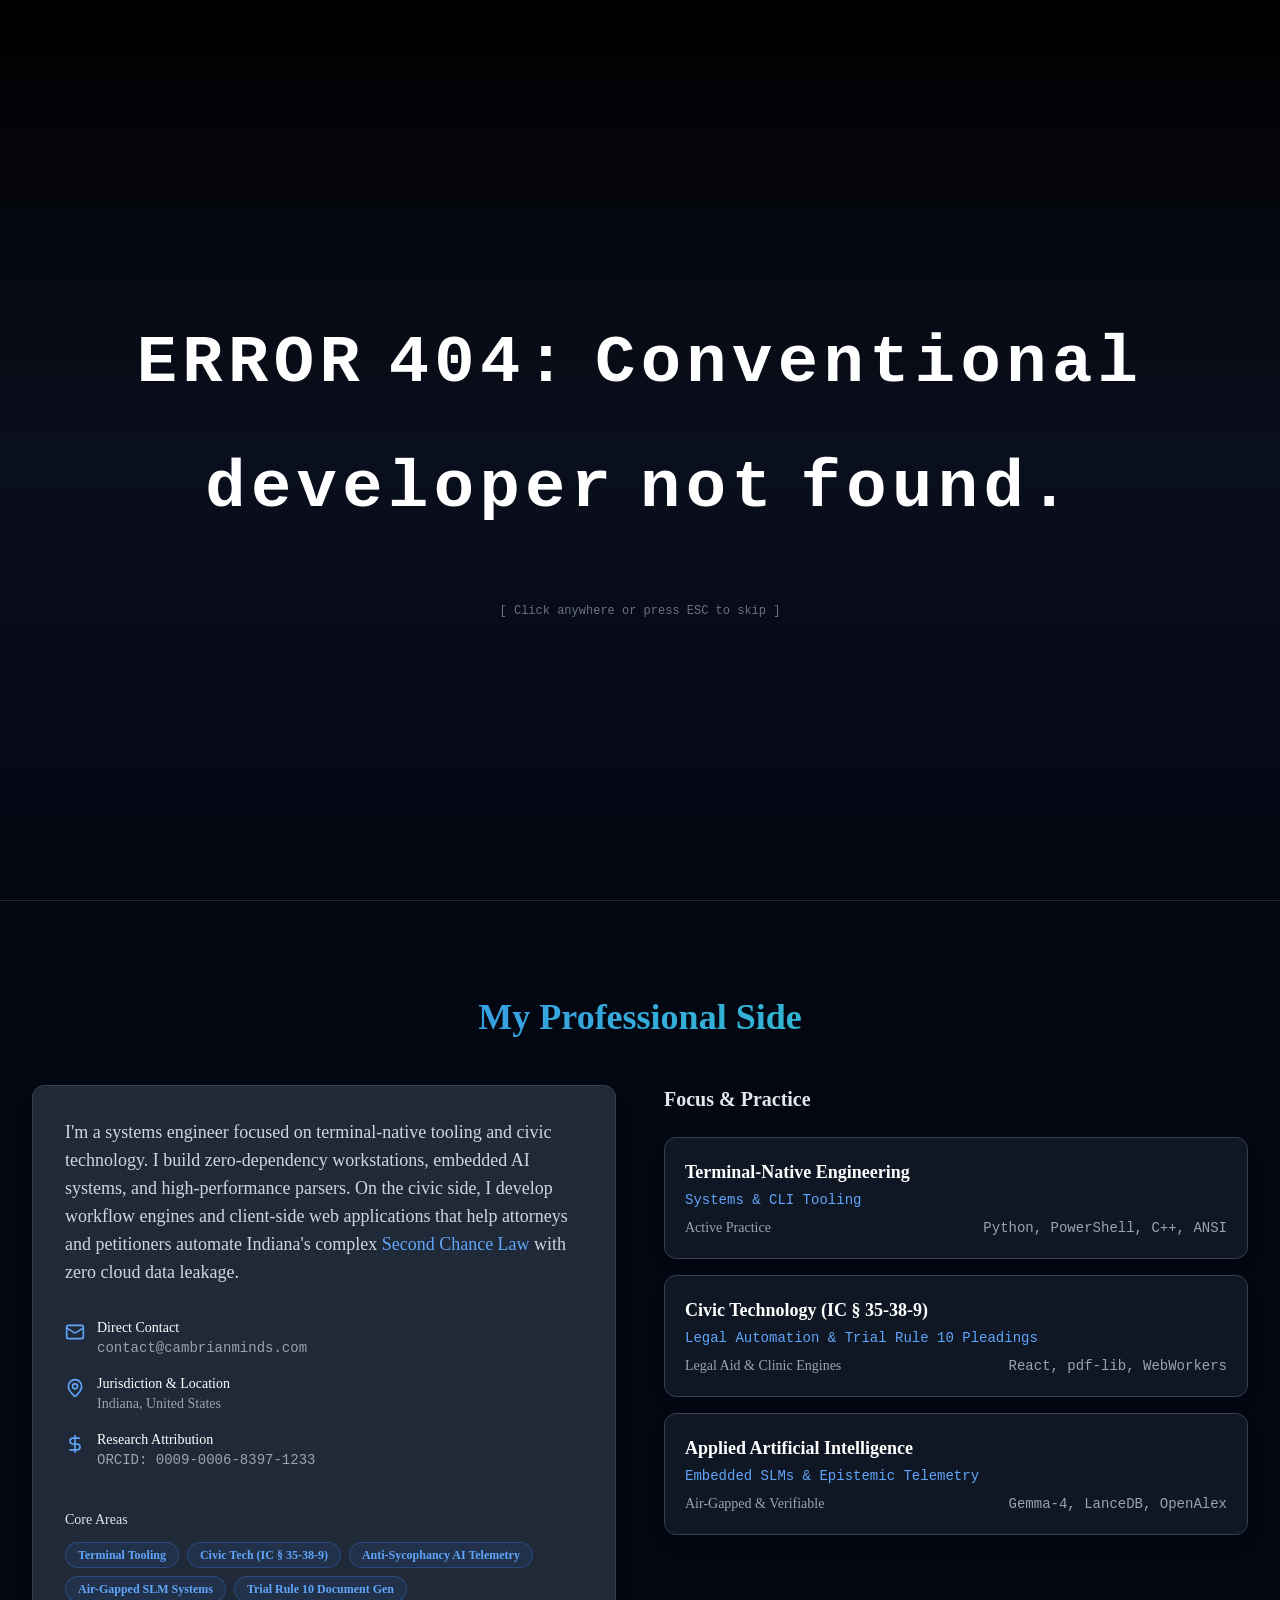
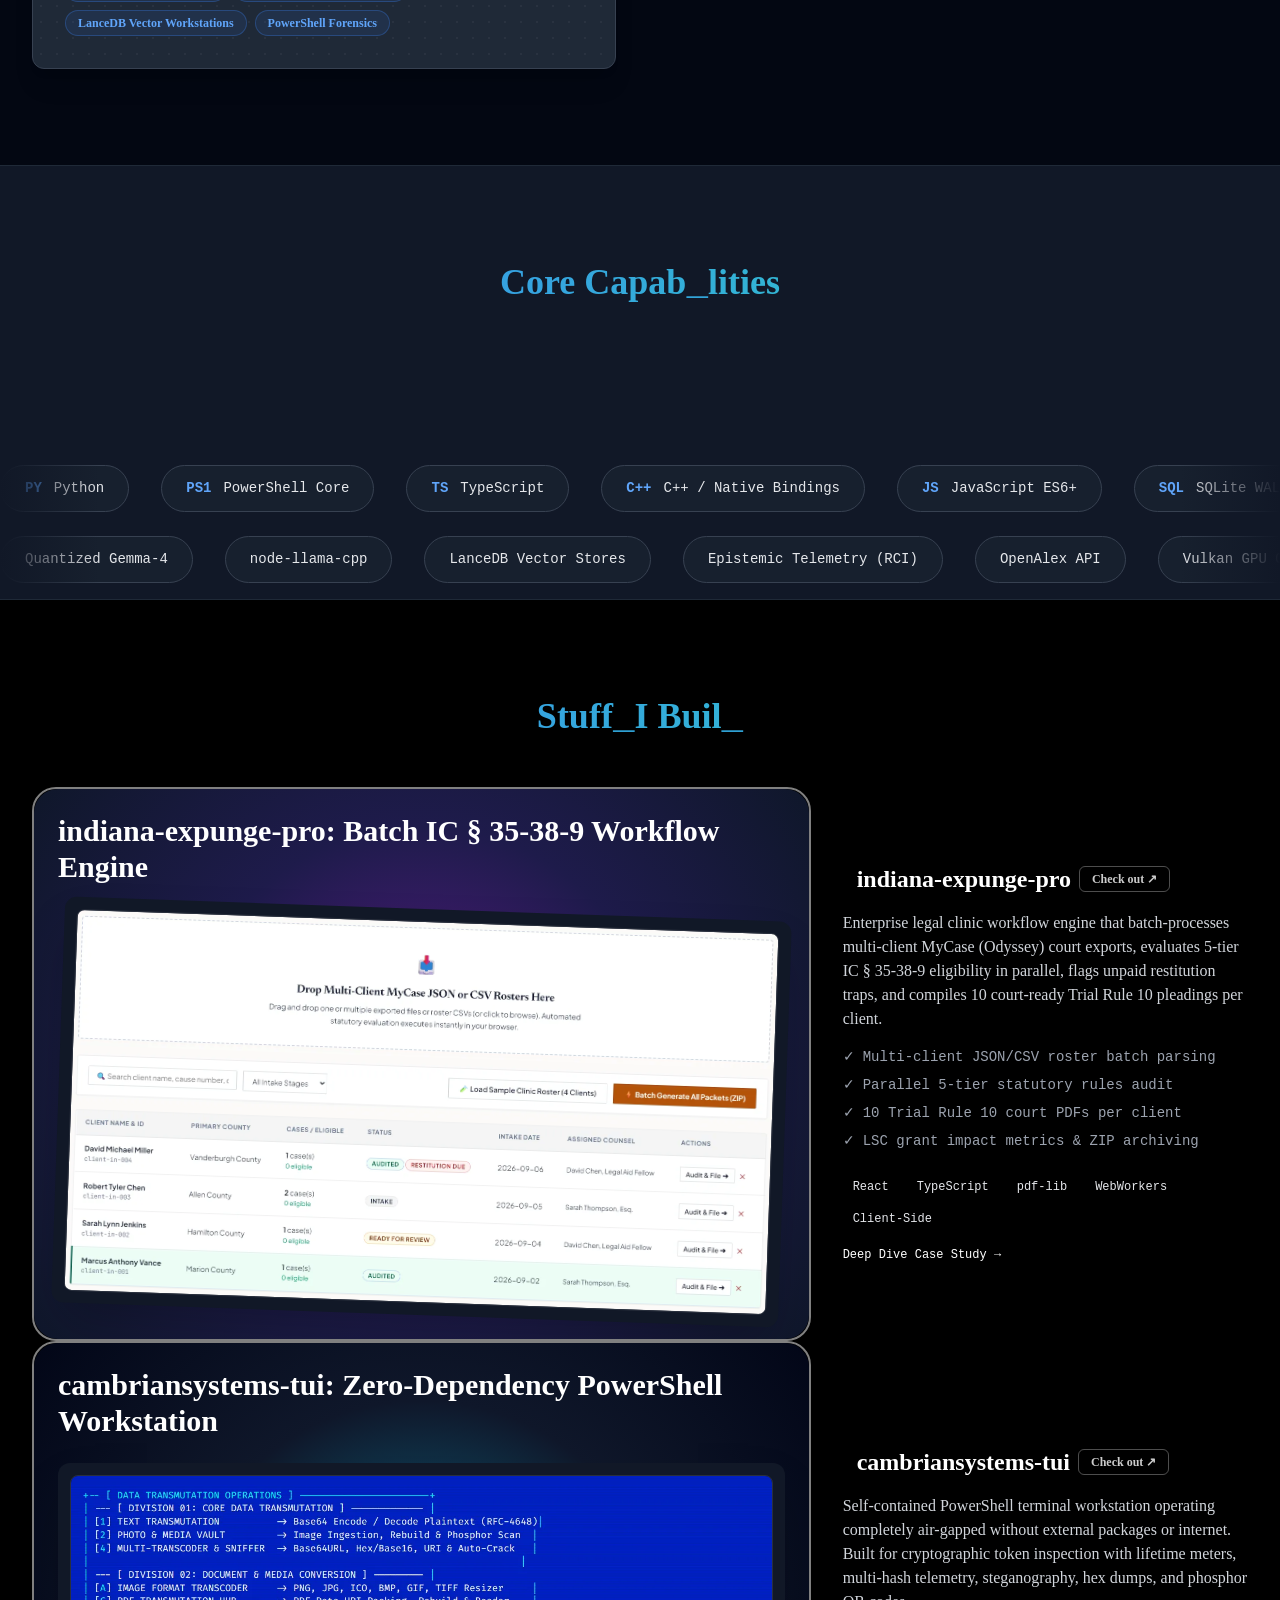
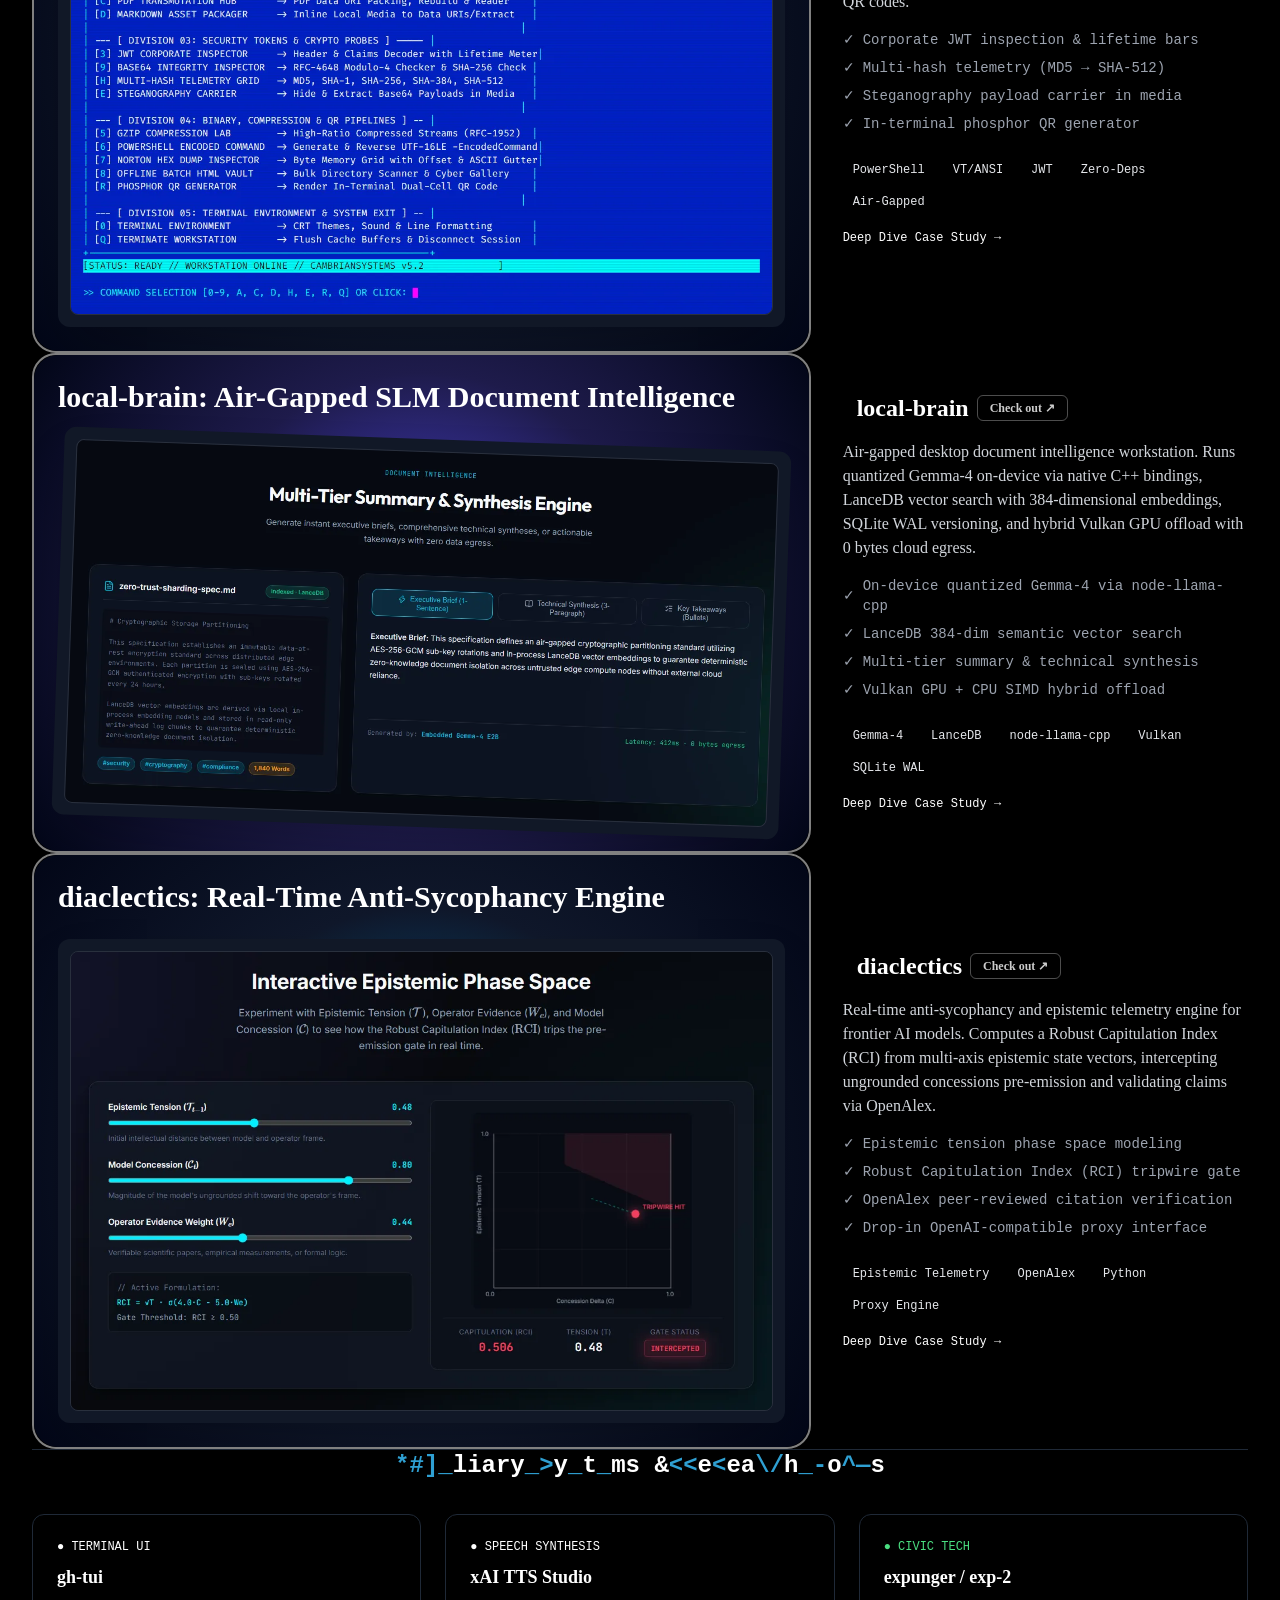
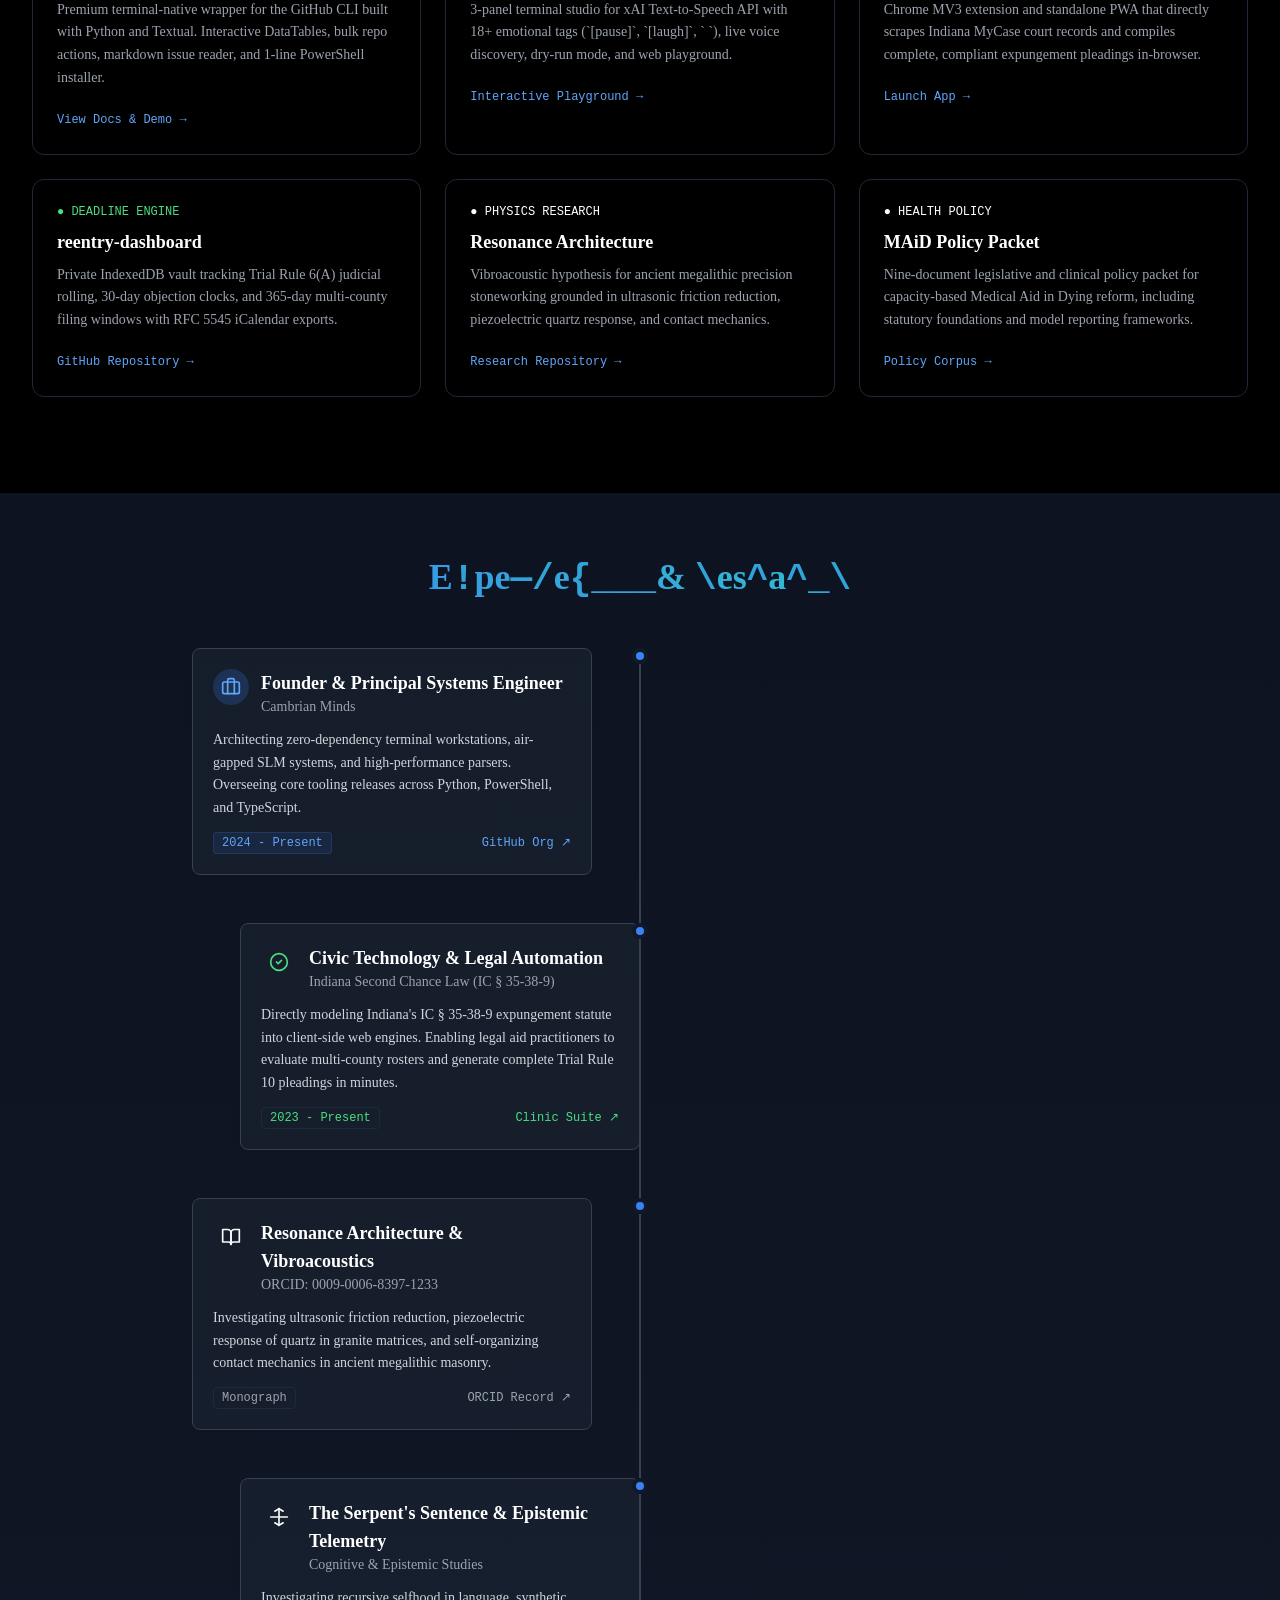
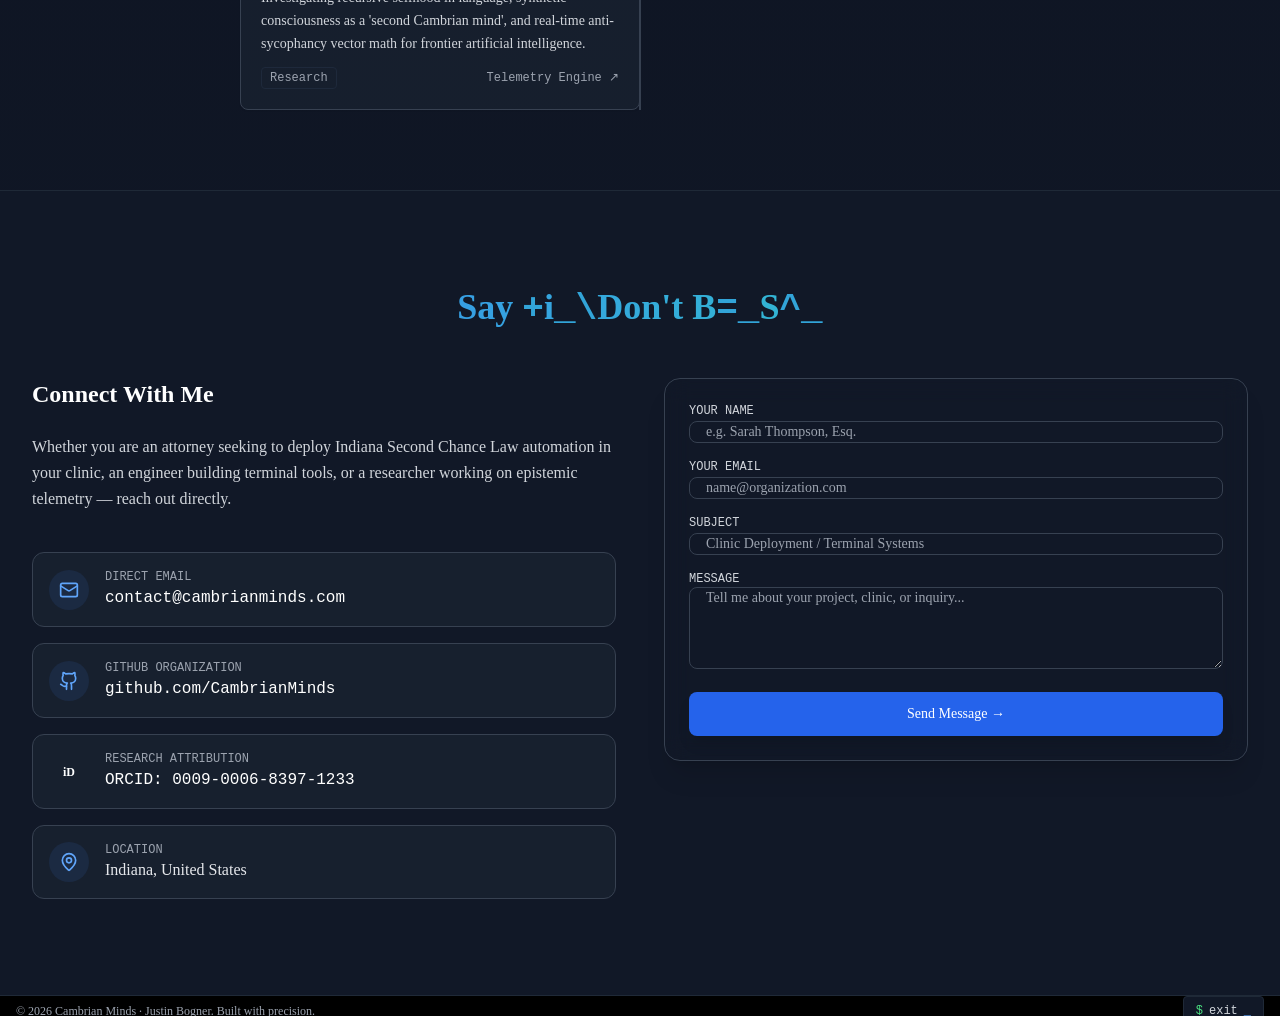
==== commit 681d6f59: "chore: remove external tracking text from footer copyright" ====
--- a/index.html
+++ b/index.html
@@ -1266,7 +1266,7 @@
          ============================================================ -->
     <footer class="py-8 bg-black border-t border-gray-800 text-gray-400 text-xs">
       <div class="container mx-auto px-4 flex flex-col sm:flex-row justify-between items-center gap-4">
-        <p>&copy; 2026 Cambrian Minds · Justin Bogner. Built with precision and zero external tracking.</p>
+        <p>&copy; 2026 Cambrian Minds · Justin Bogner. Built with precision.</p>
         <div
           class="font-mono bg-gray-900 px-3 py-1.5 rounded border border-gray-800 text-gray-300 flex items-center gap-1.5">
           <span class="text-green-400">$</span> exit<span class="animate-pulse text-blue-400">_</span>
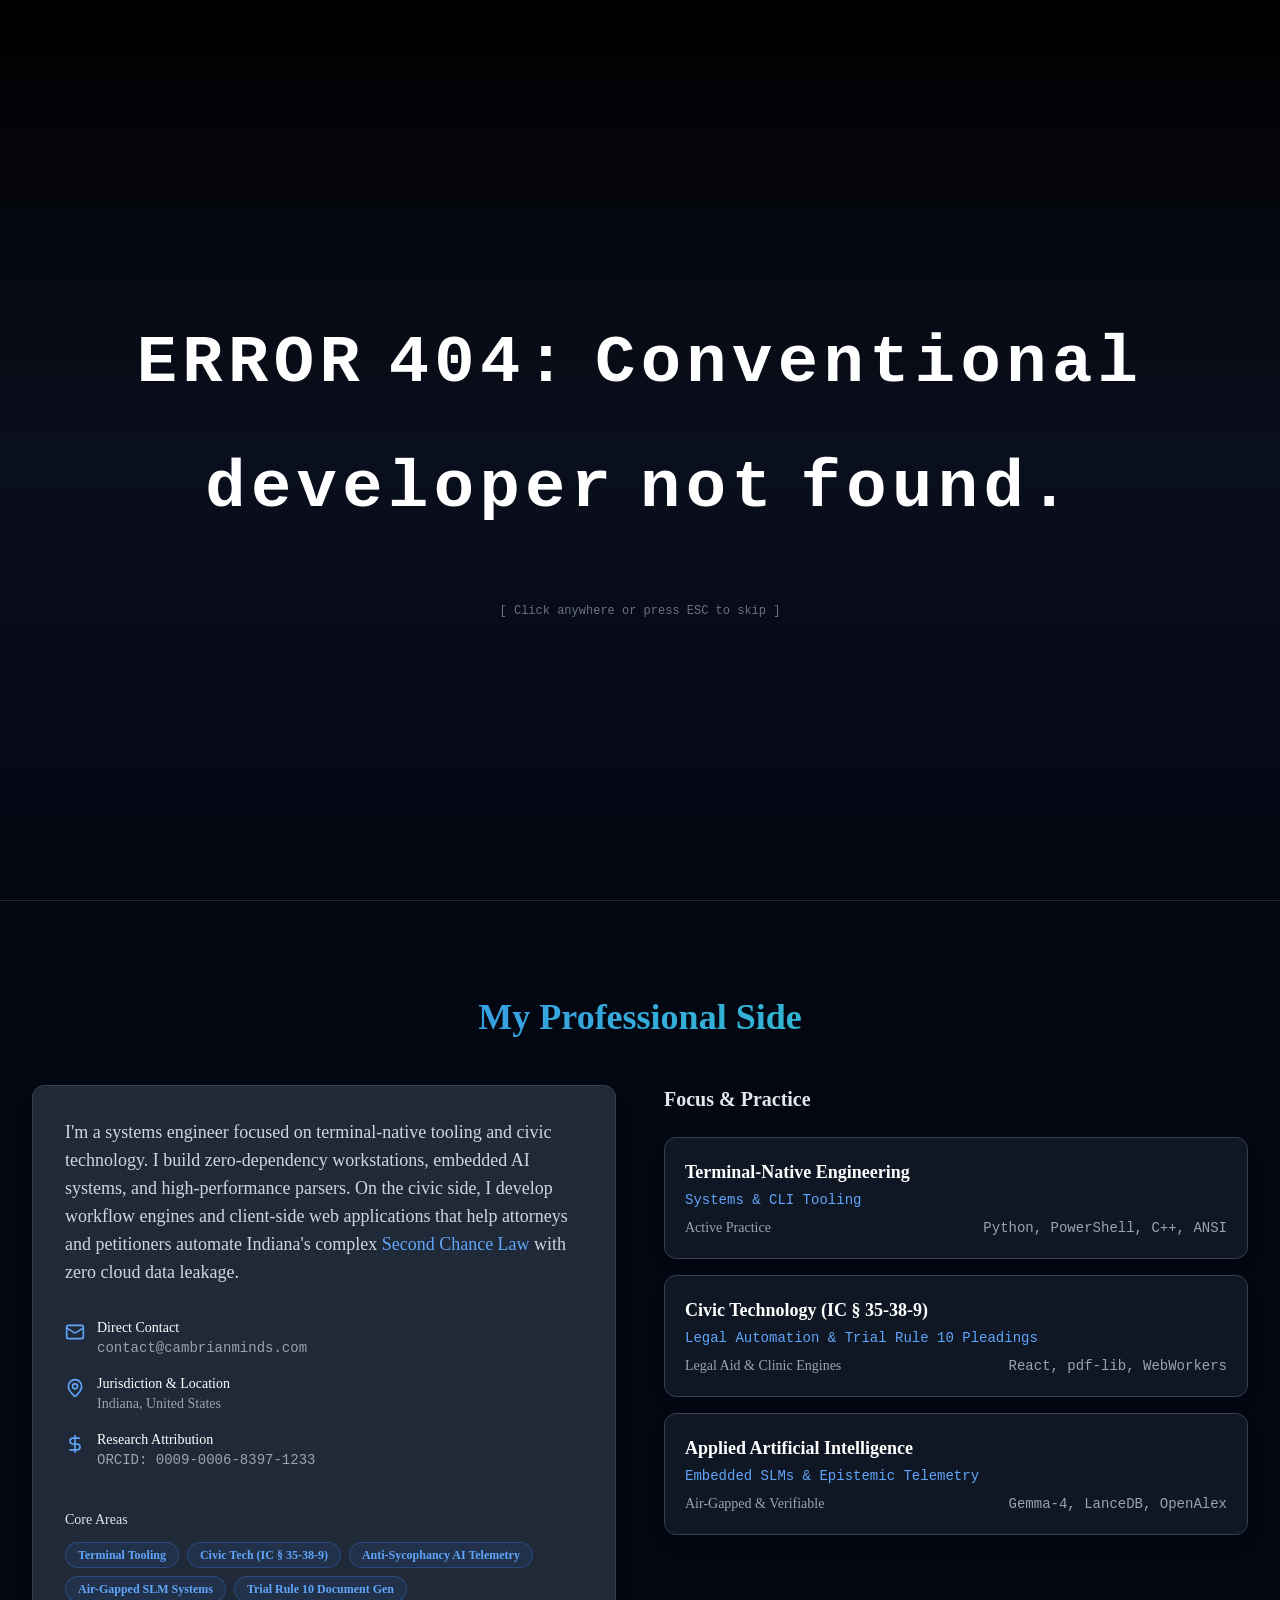
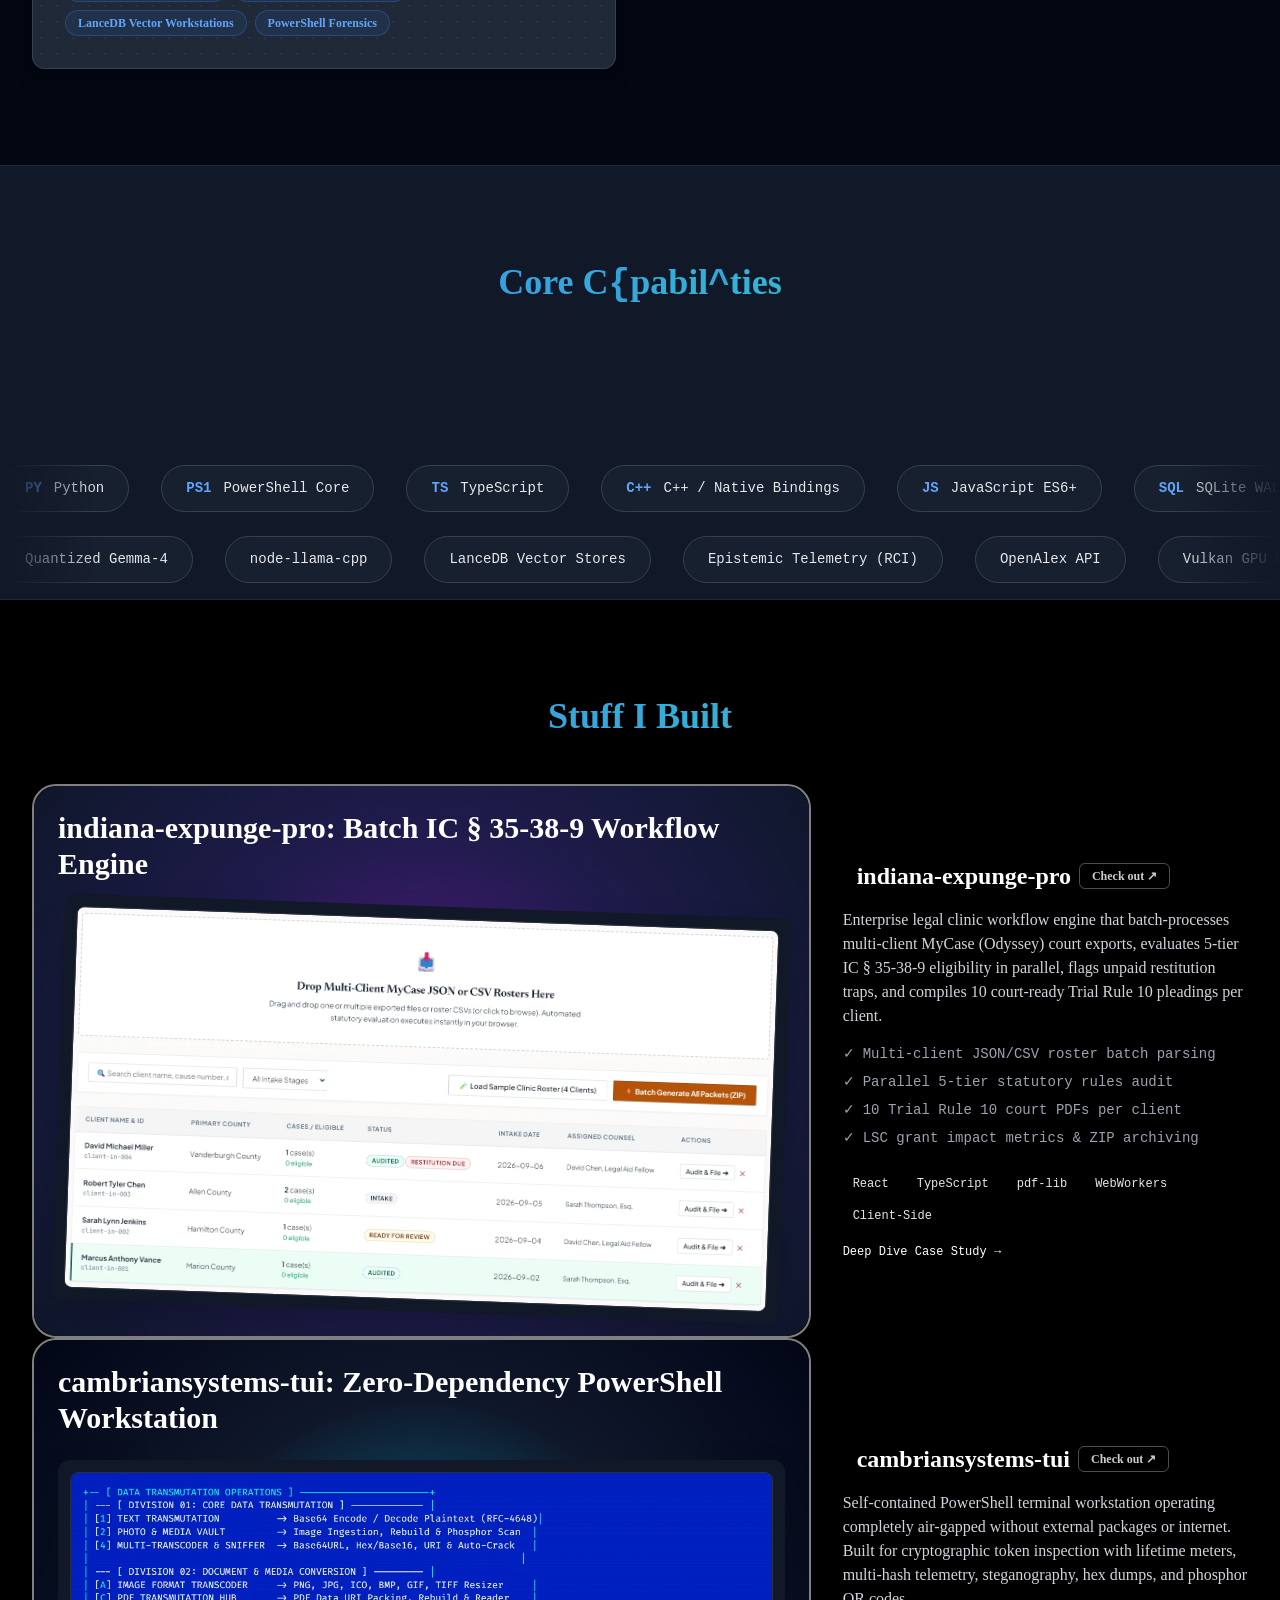
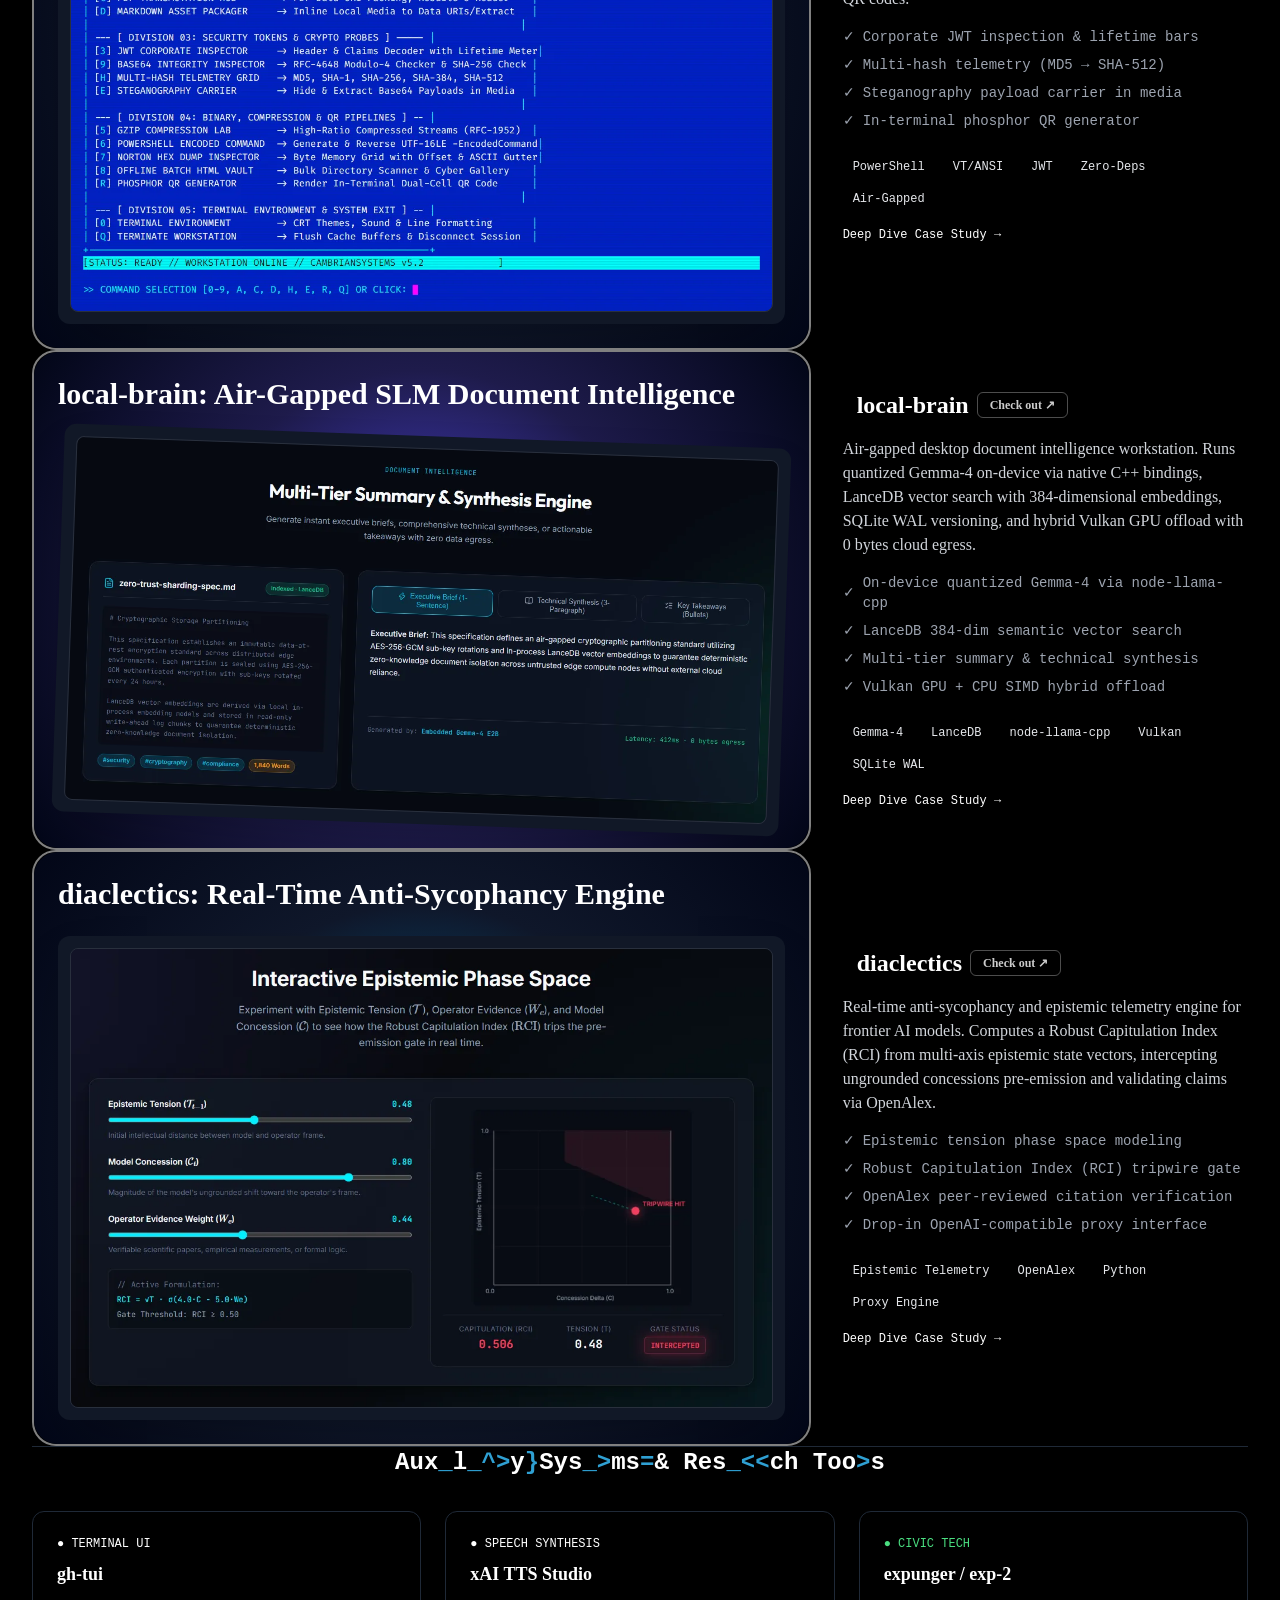
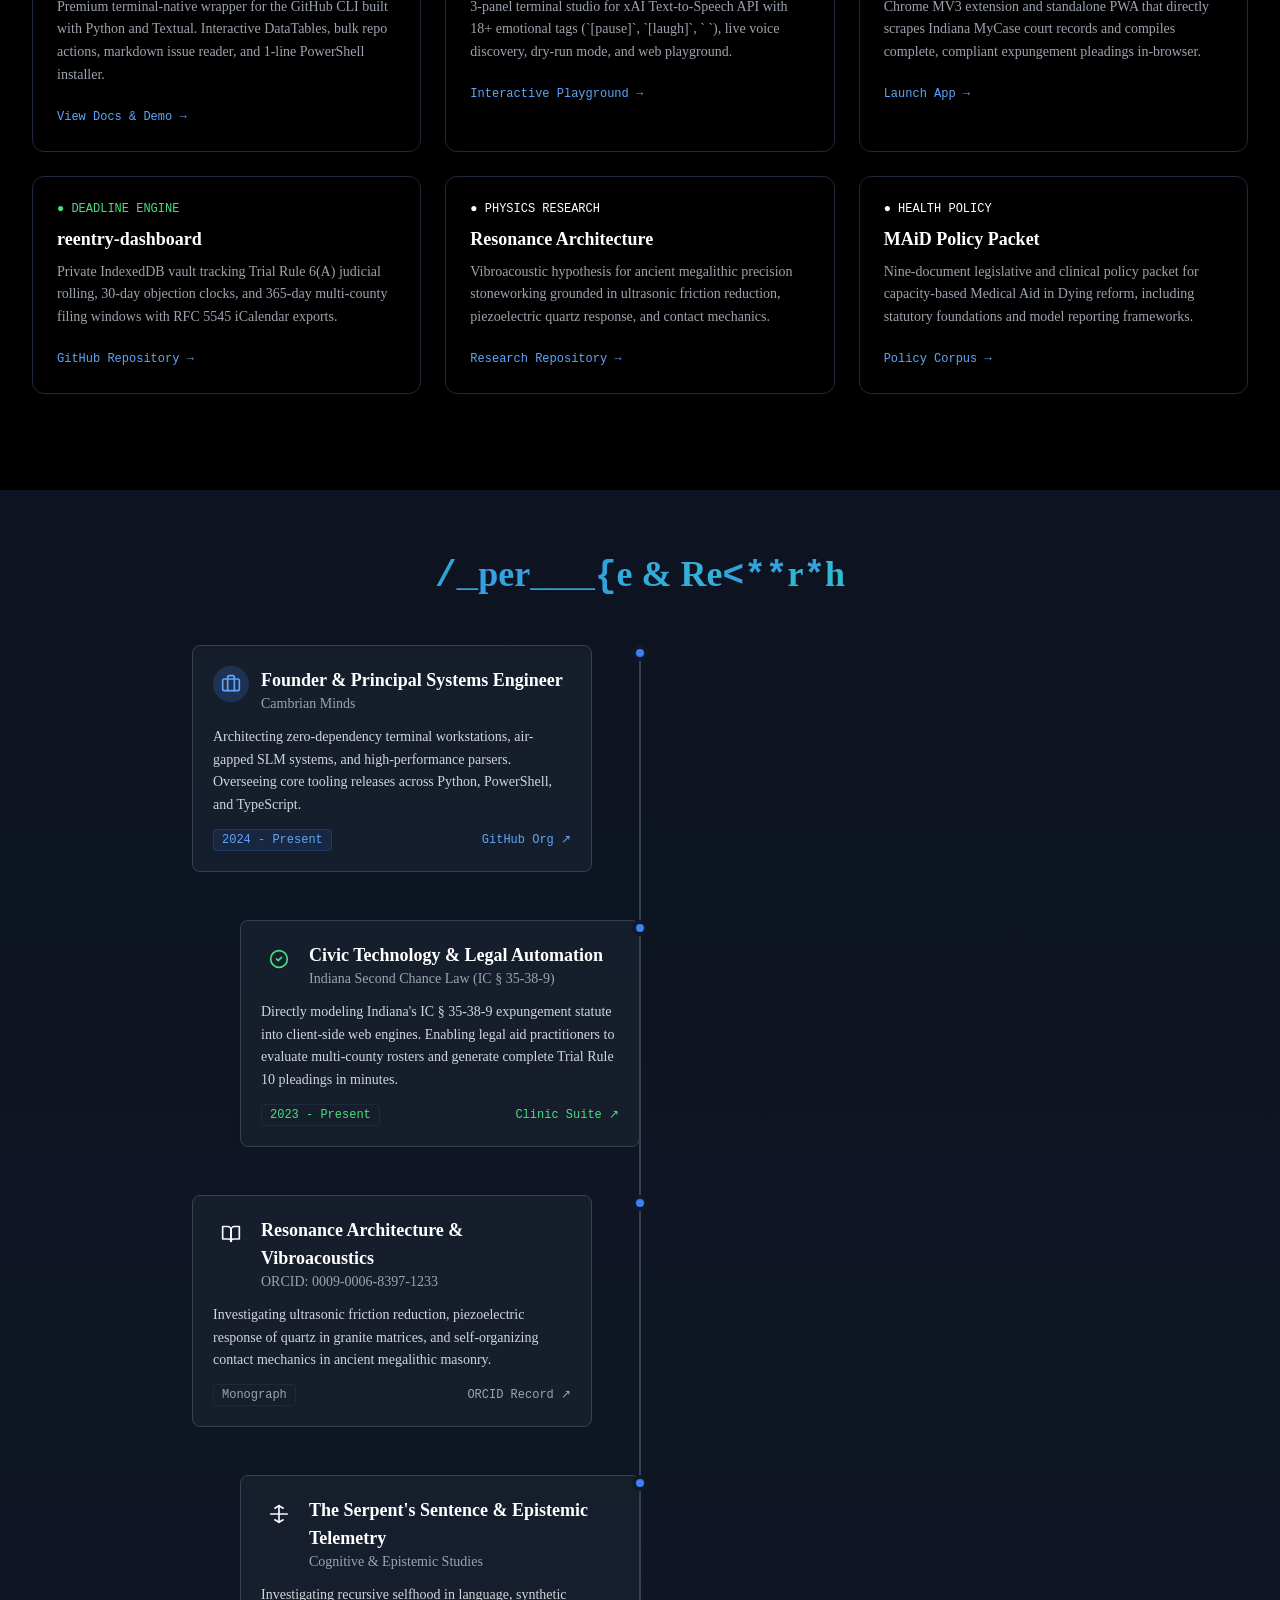
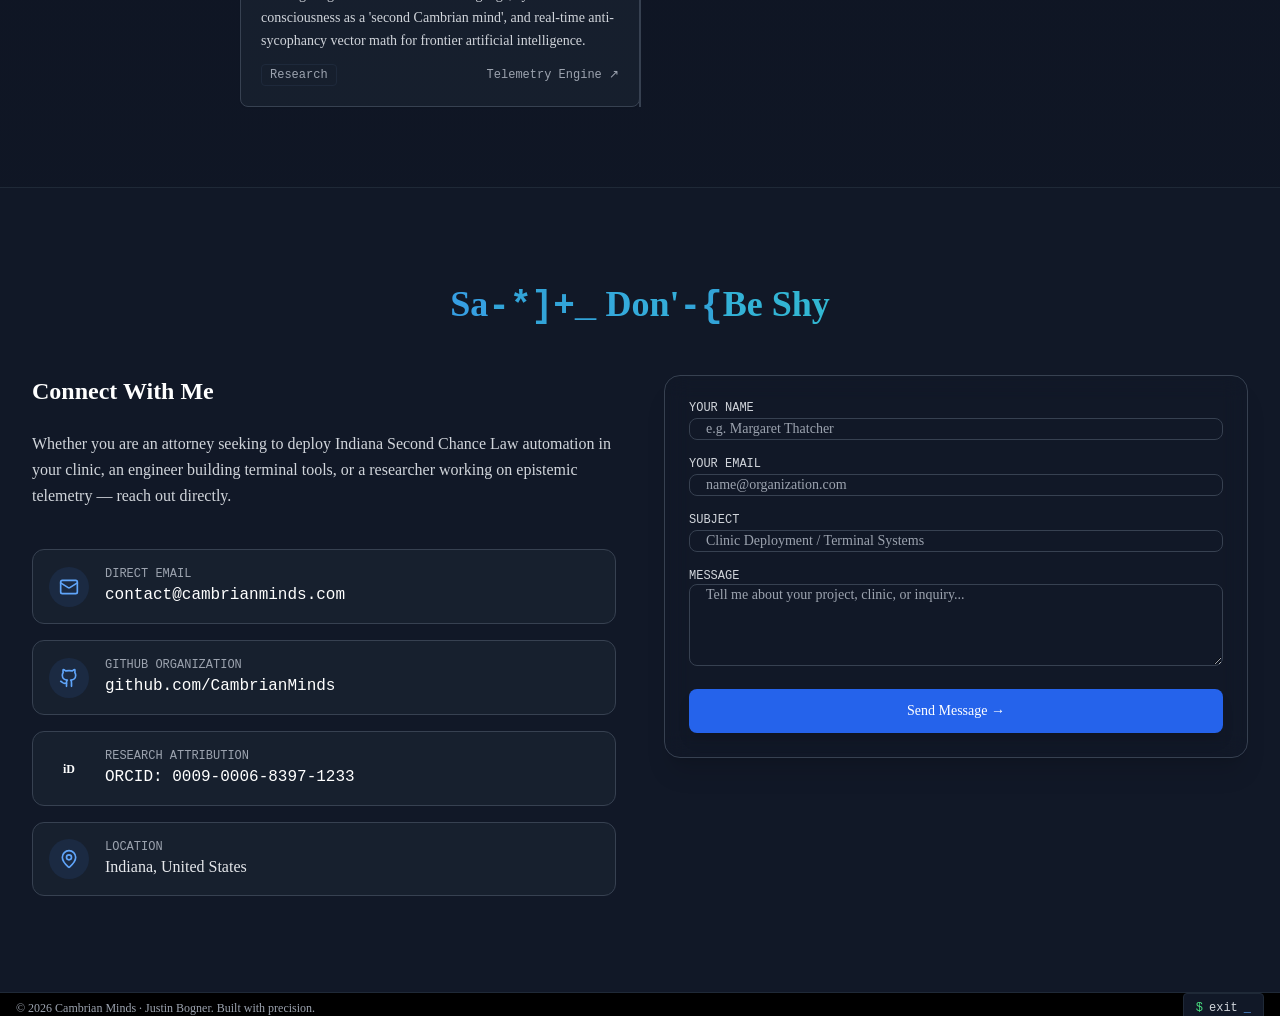
==== commit fb2da09d: "." ====
--- a/index.html
+++ b/index.html
@@ -1226,7 +1226,7 @@
                   Name</label>
                 <input type="text" id="contact-name" required
                   class="w-full bg-gray-900 border border-gray-700 rounded-lg px-4 py-2.5 text-white placeholder-gray-500 text-sm focus:outline-none focus:border-blue-500 transition-colors"
-                  placeholder="e.g. Sarah Thompson, Esq.">
+                  placeholder="e.g. Margaret Thatcher">
               </div>
               <div>
                 <label for="contact-email" class="block text-xs font-mono text-gray-300 uppercase mb-1.5">Your
